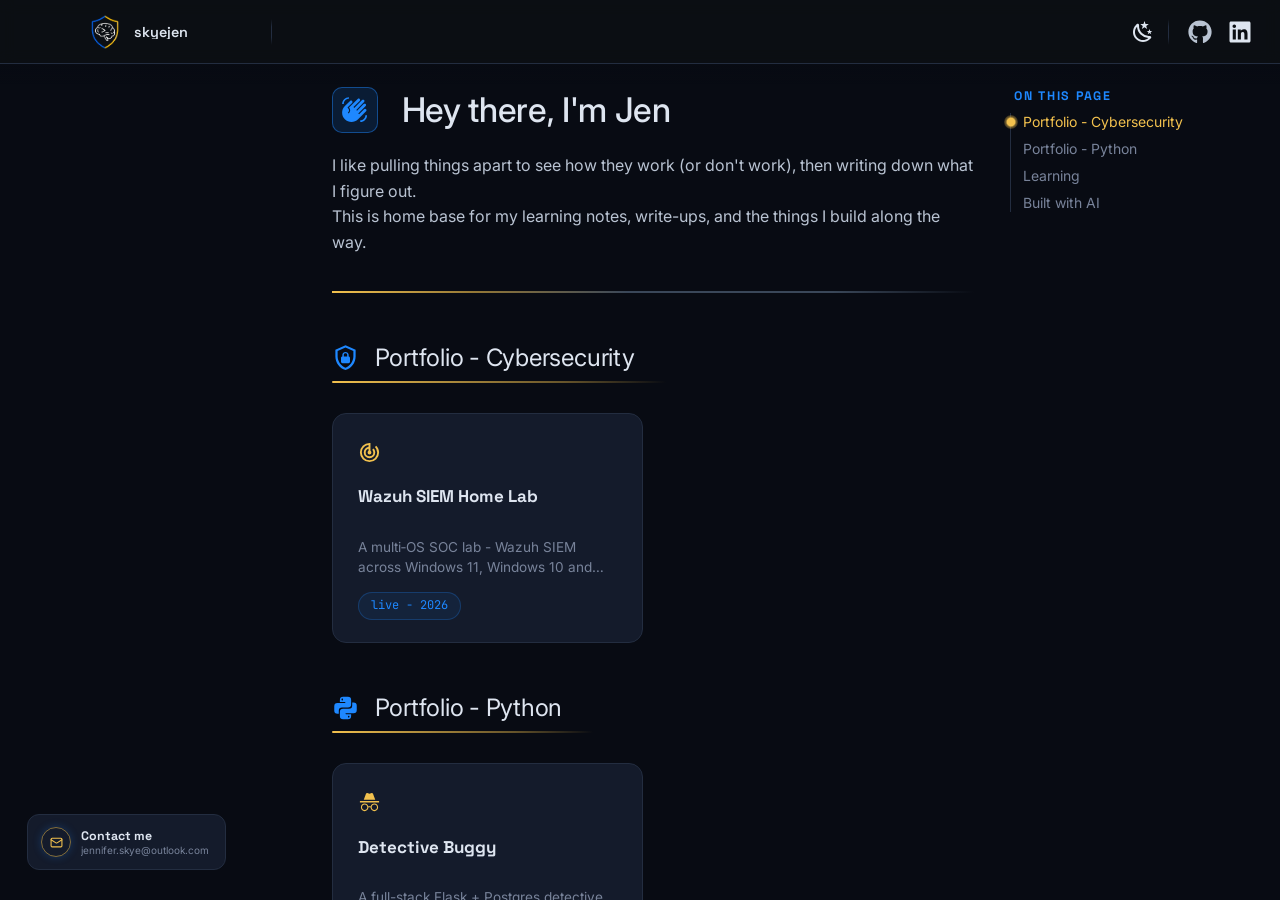
==== index.html @ 3739b3ba "Deployed 366121a with MkDocs version: 1.6.1" ====
<!doctype html>
<html lang="en" class="no-js">
  <head>
    
      <meta charset="utf-8">
      <meta name="viewport" content="width=device-width,initial-scale=1">
      
        <meta name="description" content="Jen's home base — learning notes, write-ups, and things built along the way.">
      
      
        <meta name="author" content="skyejen">
      
      
        <link rel="canonical" href="https://skyejen.github.io/">
      
      
      
      
        
      
      
      <link rel="icon" href="images/main-v2-1.png">
      <meta name="generator" content="mkdocs-1.6.1, mkdocs-material-9.7.7">
    
    
      
        <title>skyejen</title>
      
    
    
      <link rel="stylesheet" href="assets/stylesheets/main.ec1eaa64.min.css">
      
        
        <link rel="stylesheet" href="assets/stylesheets/palette.ab4e12ef.min.css">
      
      


    
    
      
    
    
      
        
        
        <link rel="preconnect" href="https://fonts.gstatic.com" crossorigin>
        <link rel="stylesheet" href="https://fonts.googleapis.com/css?family=Inter:300,300i,400,400i,700,700i%7CJetBrains+Mono:400,400i,700,700i&display=fallback">
        <style>:root{--md-text-font:"Inter";--md-code-font:"JetBrains Mono"}</style>
      
    
    
      <link rel="stylesheet" href="stylesheets/extra.css">
    
    <script>__md_scope=new URL(".",location),__md_hash=e=>[...e].reduce(((e,_)=>(e<<5)-e+_.charCodeAt(0)),0),__md_get=(e,_=localStorage,t=__md_scope)=>JSON.parse(_.getItem(t.pathname+"."+e)),__md_set=(e,_,t=localStorage,a=__md_scope)=>{try{t.setItem(a.pathname+"."+e,JSON.stringify(_))}catch(e){}}</script>
    
      

    
    
  <link rel="preconnect" href="https://fonts.googleapis.com">
  <link rel="preconnect" href="https://fonts.gstatic.com" crossorigin>
  <link rel="stylesheet" href="https://fonts.googleapis.com/css2?family=Space+Grotesk:wght@400;500;600;700&display=swap">
  <script>
    /* apply saved night mode before first paint (no flash) */
    if (localStorage.getItem("sj-night") === "1") {
      document.documentElement.classList.add("sj-night");
    }
  </script><meta property="og:type" content="website">
  <meta property="og:site_name" content="skyejen">
  <meta property="og:title" content="skyejen">
  <meta property="og:description" content="Jen's home base — learning notes, write-ups, and things built along the way.">
  <meta property="og:image" content="https://skyejen.github.io/images/main-v2-1.png">
  <meta property="og:url" content="https://skyejen.github.io/">
  <meta name="twitter:card" content="summary">
  <meta name="twitter:title" content="skyejen">
  <meta name="twitter:description" content="Jen's home base — learning notes, write-ups, and things built along the way.">
  <meta name="twitter:image" content="https://skyejen.github.io/images/main-v2-1.png">

  </head>
  
  
    
    
      
    
    
    
    
    <body dir="ltr" data-md-color-scheme="slate" data-md-color-primary="custom" data-md-color-accent="custom">
  
    
    <input class="md-toggle" data-md-toggle="drawer" type="checkbox" id="__drawer" autocomplete="off">
    <input class="md-toggle" data-md-toggle="search" type="checkbox" id="__search" autocomplete="off">
    <label class="md-overlay" for="__drawer"></label>
    <div data-md-component="skip">
      
        
        <a href="#hey-there-im-jen" class="md-skip">
          Skip to content
        </a>
      
    </div>
    <div data-md-component="announce">
      
    </div>
    
    
      <header class="md-header md-header--shadow" data-md-component="header">
  <nav class="md-header__inner md-grid" aria-label="Header">
    <div class="sj-brand">
      <a href="." title="skyejen" class="md-header__button md-logo" aria-label="skyejen" data-md-component="logo">
        
  <img src="images/main-v2-1.png" alt="logo">

      </a>
      <div class="md-header__title sj-header-title">
        <div class="md-header__ellipsis">
          <div class="md-header__topic">
            <span class="md-ellipsis">
              <a class="sj-user" href="https://skyejen.github.io" title="skyejen">skyejen</a>
            </span>
          </div>
        </div>
      </div>
    </div>
    <button class="md-header__button md-icon sj-night-toggle" title="Toggle night mode" aria-label="Toggle night mode" type="button">
      <svg xmlns="http://www.w3.org/2000/svg" viewBox="0 0 24 24"><path d="m17.75 4.09-2.53 1.94.91 3.06-2.63-1.81-2.63 1.81.91-3.06-2.53-1.94L12.44 4l1.06-3 1.06 3zm3.5 6.91-1.64 1.25.59 1.98-1.7-1.17-1.7 1.17.59-1.98L15.75 11l2.06-.05L18.5 9l.69 1.95zm-2.28 4.95c.83-.08 1.72 1.1 1.19 1.85-.32.45-.66.87-1.08 1.27C15.17 23 8.84 23 4.94 19.07c-3.91-3.9-3.91-10.24 0-14.14.4-.4.82-.76 1.27-1.08.75-.53 1.93.36 1.85 1.19-.27 2.86.69 5.83 2.89 8.02a9.96 9.96 0 0 0 8.02 2.89m-1.64 2.02a12.08 12.08 0 0 1-7.8-3.47c-2.17-2.19-3.33-5-3.49-7.82-2.81 3.14-2.7 7.96.31 10.98 3.02 3.01 7.84 3.12 10.98.31"/></svg>
    </button>
    
      <div class="md-header__source">
        <a href="https://github.com/skyejen" title="Go to repository" class="md-source" data-md-component="source">
  <div class="md-source__icon md-icon">
    
    <svg xmlns="http://www.w3.org/2000/svg" viewBox="0 0 512 512"><!--! Font Awesome Free 7.1.0 by @fontawesome - https://fontawesome.com License - https://fontawesome.com/license/free (Icons: CC BY 4.0, Fonts: SIL OFL 1.1, Code: MIT License) Copyright 2025 Fonticons, Inc.--><path d="M173.9 397.4c0 2-2.3 3.6-5.2 3.6-3.3.3-5.6-1.3-5.6-3.6 0-2 2.3-3.6 5.2-3.6 3-.3 5.6 1.3 5.6 3.6m-31.1-4.5c-.7 2 1.3 4.3 4.3 4.9 2.6 1 5.6 0 6.2-2s-1.3-4.3-4.3-5.2c-2.6-.7-5.5.3-6.2 2.3m44.2-1.7c-2.9.7-4.9 2.6-4.6 4.9.3 2 2.9 3.3 5.9 2.6 2.9-.7 4.9-2.6 4.6-4.6-.3-1.9-3-3.2-5.9-2.9M252.8 8C114.1 8 8 113.3 8 252c0 110.9 69.8 205.8 169.5 239.2 12.8 2.3 17.3-5.6 17.3-12.1 0-6.2-.3-40.4-.3-61.4 0 0-70 15-84.7-29.8 0 0-11.4-29.1-27.8-36.6 0 0-22.9-15.7 1.6-15.4 0 0 24.9 2 38.6 25.8 21.9 38.6 58.6 27.5 72.9 20.9 2.3-16 8.8-27.1 16-33.7-55.9-6.2-112.3-14.3-112.3-110.5 0-27.5 7.6-41.3 23.6-58.9-2.6-6.5-11.1-33.3 2.6-67.9 20.9-6.5 69 27 69 27 20-5.6 41.5-8.5 62.8-8.5s42.8 2.9 62.8 8.5c0 0 48.1-33.6 69-27 13.7 34.7 5.2 61.4 2.6 67.9 16 17.7 25.8 31.5 25.8 58.9 0 96.5-58.9 104.2-114.8 110.5 9.2 7.9 17 22.9 17 46.4 0 33.7-.3 75.4-.3 83.6 0 6.5 4.6 14.4 17.3 12.1C436.2 457.8 504 362.9 504 252 504 113.3 391.5 8 252.8 8M105.2 352.9c-1.3 1-1 3.3.7 5.2 1.6 1.6 3.9 2.3 5.2 1 1.3-1 1-3.3-.7-5.2-1.6-1.6-3.9-2.3-5.2-1m-10.8-8.1c-.7 1.3.3 2.9 2.3 3.9 1.6 1 3.6.7 4.3-.7.7-1.3-.3-2.9-2.3-3.9-2-.6-3.6-.3-4.3.7m32.4 35.6c-1.6 1.3-1 4.3 1.3 6.2 2.3 2.3 5.2 2.6 6.5 1 1.3-1.3.7-4.3-1.3-6.2-2.2-2.3-5.2-2.6-6.5-1m-11.4-14.7c-1.6 1-1.6 3.6 0 5.9s4.3 3.3 5.6 2.3c1.6-1.3 1.6-3.9 0-6.2-1.4-2.3-4-3.3-5.6-2"/></svg>
  </div>
  <div class="md-source__repository">
    skyejen
  </div>
</a>
      </div>
    
    <a class="md-header__button md-icon sj-linkedin" href="https://www.linkedin.com/in/skyejen/" title="LinkedIn" rel="noopener" target="_blank">
      <svg xmlns="http://www.w3.org/2000/svg" viewBox="0 0 448 512"><!--! Font Awesome Free 7.1.0 by @fontawesome - https://fontawesome.com License - https://fontawesome.com/license/free (Icons: CC BY 4.0, Fonts: SIL OFL 1.1, Code: MIT License) Copyright 2025 Fonticons, Inc.--><path d="M416 32H31.9C14.3 32 0 46.5 0 64.3v383.4C0 465.5 14.3 480 31.9 480H416c17.6 0 32-14.5 32-32.3V64.3c0-17.8-14.4-32.3-32-32.3M135.4 416H69V202.2h66.5V416zM102.2 96a38.5 38.5 0 1 1 0 77 38.5 38.5 0 1 1 0-77m282.1 320h-66.4V312c0-24.8-.5-56.7-34.5-56.7-34.6 0-39.9 27-39.9 54.9V416h-66.4V202.2h63.7v29.2h.9c8.9-16.8 30.6-34.5 62.9-34.5 67.2 0 79.7 44.3 79.7 101.9z"/></svg>
    </a>
  </nav>
</header>
    
    <div class="md-container" data-md-component="container">
      
      
        
          
        
      
      <main class="md-main" data-md-component="main">
        <div class="md-main__inner md-grid">
          <div class="md-sidebar md-sidebar--primary" data-md-component="sidebar" data-md-type="navigation">
    <div class="md-sidebar__scrollwrap">
      <div class="md-sidebar__inner"></div>
    </div>
    <a class="sj-side-card" href="mailto:jennifer.skye@outlook.com" title="Email me">
      <span class="sj-side-card-logo">
        <svg viewBox="0 0 24 24" width="20" height="20" fill="none" stroke="currentColor" stroke-width="2" stroke-linecap="round" stroke-linejoin="round">
          <rect x="2" y="4" width="20" height="16" rx="2"></rect>
          <path d="m22 7-8.97 5.7a1.94 1.94 0 0 1-2.06 0L2 7"></path>
        </svg>
      </span>
      <span><strong>Contact me</strong><em>jennifer.skye@outlook.com</em></span>
    </a>
  </div>
  
    <div class="md-sidebar md-sidebar--secondary" data-md-component="sidebar" data-md-type="toc">
      <div class="md-sidebar__scrollwrap">
        <div class="md-sidebar__inner">
          

<nav class="md-nav md-nav--secondary" aria-label="Table of contents">
  
  
  
    
  
  
    <label class="md-nav__title" for="__toc">
      <span class="md-nav__icon md-icon"></span>
      Table of contents
    </label>
    <ul class="md-nav__list" data-md-scrollfix>
      
        <li class="md-nav__item">
  <a href="#portfolio-cybersecurity" class="md-nav__link">
    <span class="md-ellipsis">
      
        Portfolio - Cybersecurity
      
    </span>
  </a>
  
</li>
      
        <li class="md-nav__item">
  <a href="#portfolio-python" class="md-nav__link">
    <span class="md-ellipsis">
      
        Portfolio - Python
      
    </span>
  </a>
  
</li>
      
        <li class="md-nav__item">
  <a href="#learning" class="md-nav__link">
    <span class="md-ellipsis">
      
        Learning
      
    </span>
  </a>
  
</li>
      
        <li class="md-nav__item">
  <a href="#built-with-ai" class="md-nav__link">
    <span class="md-ellipsis">
      
        Built with AI
      
    </span>
  </a>
  
</li>
      
    </ul>
  
</nav>
        </div>
      </div>
    </div>
  

          
            <div class="md-content" data-md-component="content">
              
              <article class="md-content__inner md-typeset">
                
                  


  
  


<h1 id="hey-there-im-jen"><span class="twemoji"><svg xmlns="http://www.w3.org/2000/svg" viewBox="0 0 24 24"><path d="M23 17c0 3.31-2.69 6-6 6v-1.5c2.5 0 4.5-2 4.5-4.5zM1 7c0-3.31 2.69-6 6-6v1.5c-2.5 0-4.5 2-4.5 4.5zm7-2.68-4.59 4.6c-3.22 3.22-3.22 8.45 0 11.67s8.45 3.22 11.67 0l7.07-7.09c.49-.47.49-1.26 0-1.75a1.25 1.25 0 0 0-1.77 0l-4.42 4.42-.71-.71 6.54-6.54c.49-.49.49-1.28 0-1.77s-1.29-.49-1.79 0L14.19 13l-.69-.73 6.87-6.89c.49-.49.49-1.28 0-1.77s-1.28-.49-1.77 0l-6.89 6.89-.71-.7 5.5-5.48c.5-.49.5-1.28 0-1.77s-1.28-.49-1.77 0l-7.62 7.62a4 4 0 0 1-.33 5.28l-.71-.71a3 3 0 0 0 0-4.24l-.35-.35 4.07-4.07c.49-.49.49-1.28 0-1.77-.5-.48-1.29-.48-1.79.01"/></svg></span> Hey there, I'm Jen<a class="headerlink" href="#hey-there-im-jen" title="Permanent link">&para;</a></h1>
<p>I like pulling things apart to see how they work (or don't work), then writing down what I figure out.<br>
This is home base for my learning notes, write-ups, and the things I build along the way.</p>
<hr />
<!-- ═══════════════════════════════════════════════════════════════════════
     ADDING A NEW REPO? Copy one <a class="sj-card"> block below, then update
     its icon, title, desc, meta, and href. Keep descriptions short (they fit two
     lines). Drop it into the right section. Swap a "coming soon" placeholder
     (div.sj-card--soon) for a real linked card once that repo has a live site.
     ═══════════════════════════════════════════════════════════════════════ -->

<h2 id="portfolio-cybersecurity"><span class="twemoji"><svg xmlns="http://www.w3.org/2000/svg" viewBox="0 0 24 24"><path d="M21 11c0 5.55-3.84 10.74-9 12-5.16-1.26-9-6.45-9-12V5l9-4 9 4zm-9 10c3.75-1 7-5.46 7-9.78V6.3l-7-3.12L5 6.3v4.92C5 15.54 8.25 20 12 21m2.8-10V9.5C14.8 8.1 13.4 7 12 7S9.2 8.1 9.2 9.5V11c-.6 0-1.2.6-1.2 1.2v3.5c0 .7.6 1.3 1.2 1.3h5.5c.7 0 1.3-.6 1.3-1.2v-3.5c0-.7-.6-1.3-1.2-1.3m-1.3 0h-3V9.5c0-.8.7-1.3 1.5-1.3s1.5.5 1.5 1.3z"/></svg></span> Portfolio - Cybersecurity<a class="headerlink" href="#portfolio-cybersecurity" title="Permanent link">&para;</a></h2>
<div class="sj-cards">
<p><a class="sj-card" href="https://skyejen.github.io/cybersecurity/portfolio/home-labs/wazuh/" markdown="span">
<span class="sj-card-icon"><span class="twemoji"><svg xmlns="http://www.w3.org/2000/svg" viewBox="0 0 24 24"><path d="m19.07 4.93-1.41 1.41A8.01 8.01 0 0 1 20 12a8 8 0 0 1-8 8 8 8 0 0 1-8-8c0-4.08 3.05-7.44 7-7.93v2.02C8.16 6.57 6 9.03 6 12a6 6 0 0 0 6 6 6 6 0 0 0 6-6c0-1.66-.67-3.16-1.76-4.24l-1.41 1.41C15.55 9.9 16 10.9 16 12a4 4 0 0 1-4 4 4 4 0 0 1-4-4c0-1.86 1.28-3.41 3-3.86v2.14c-.6.35-1 .98-1 1.72a2 2 0 0 0 2 2 2 2 0 0 0 2-2c0-.74-.4-1.38-1-1.72V2h-1A10 10 0 0 0 2 12a10 10 0 0 0 10 10 10 10 0 0 0 10-10c0-2.76-1.12-5.26-2.93-7.07"/></svg></span></span>
<span class="sj-card-title">Wazuh SIEM Home Lab</span>
<span class="sj-card-desc">A multi&#8209;OS SOC lab - Wazuh SIEM across Windows 11, Windows 10 and macOS, with custom detection rules, MITRE-mapped attacks, and compliance evidence.</span>
<span class="sj-card-meta">live - 2026</span>
</a></p>
</div>
<h2 id="portfolio-python"><span class="twemoji"><svg xmlns="http://www.w3.org/2000/svg" viewBox="0 0 24 24"><path d="M19.14 7.5A2.86 2.86 0 0 1 22 10.36v3.78A2.86 2.86 0 0 1 19.14 17H12c0 .39.32.96.71.96H17v1.68a2.86 2.86 0 0 1-2.86 2.86H9.86A2.86 2.86 0 0 1 7 19.64v-3.75a2.85 2.85 0 0 1 2.86-2.85h5.25a2.85 2.85 0 0 0 2.85-2.86V7.5zm-4.28 11.79c-.4 0-.72.3-.72.89s.32.71.72.71a.71.71 0 0 0 .71-.71c0-.59-.32-.89-.71-.89m-10-1.79A2.86 2.86 0 0 1 2 14.64v-3.78A2.86 2.86 0 0 1 4.86 8H12c0-.39-.32-.96-.71-.96H7V5.36A2.86 2.86 0 0 1 9.86 2.5h4.28A2.86 2.86 0 0 1 17 5.36v3.75a2.85 2.85 0 0 1-2.86 2.85H8.89a2.85 2.85 0 0 0-2.85 2.86v2.68zM9.14 5.71c.4 0 .72-.3.72-.89s-.32-.71-.72-.71c-.39 0-.71.12-.71.71s.32.89.71.89"/></svg></span> Portfolio - Python<a class="headerlink" href="#portfolio-python" title="Permanent link">&para;</a></h2>
<div class="sj-cards">
<p><a class="sj-card" href="detective-buggy/" markdown="span">
<span class="sj-card-icon"><span class="twemoji"><svg xmlns="http://www.w3.org/2000/svg" viewBox="0 0 24 24"><path d="M17.06 13c-1.86 0-3.42 1.33-3.82 3.1-.95-.41-1.82-.3-2.48-.01C10.35 14.31 8.79 13 6.94 13 4.77 13 3 14.79 3 17s1.77 4 3.94 4c2.06 0 3.74-1.62 3.9-3.68.34-.24 1.23-.69 2.32.02.18 2.05 1.84 3.66 3.9 3.66 2.17 0 3.94-1.79 3.94-4s-1.77-4-3.94-4M6.94 19.86c-1.56 0-2.81-1.28-2.81-2.86s1.26-2.86 2.81-2.86c1.56 0 2.81 1.28 2.81 2.86s-1.25 2.86-2.81 2.86m10.12 0c-1.56 0-2.81-1.28-2.81-2.86s1.25-2.86 2.81-2.86 2.82 1.28 2.82 2.86-1.27 2.86-2.82 2.86M22 10.5H2V12h20zm-6.47-7.87c-.22-.49-.78-.75-1.31-.58L12 2.79l-2.23-.74-.05-.01c-.53-.15-1.09.13-1.29.64L6 9h12l-2.44-6.32z"/></svg></span></span>
<span class="sj-card-title">Detective Buggy</span>
<span class="sj-card-desc">A full-stack Flask + Postgres detective game - my CS50 final project.</span>
<span class="sj-card-meta">live - 2025</span>
</a></p>
</div>
<h2 id="learning"><span class="twemoji"><svg xmlns="http://www.w3.org/2000/svg" viewBox="0 0 24 24"><path d="m19 1-5 5v11l5-4.5zm2 4v13.5c-1.1-.35-2.3-.5-3.5-.5-1.7 0-4.15.65-5.5 1.5V6c-1.45-1.1-3.55-1.5-5.5-1.5S2.45 4.9 1 6v14.65c0 .25.25.5.5.5.1 0 .15-.05.25-.05C3.1 20.45 5.05 20 6.5 20c1.95 0 4.05.4 5.5 1.5 1.35-.85 3.8-1.5 5.5-1.5 1.65 0 3.35.3 4.75 1.05.1.05.15.05.25.05.25 0 .5-.25.5-.5V6c-.6-.45-1.25-.75-2-1M10 18.41C8.75 18.09 7.5 18 6.5 18c-1.06 0-2.32.19-3.5.5V7.13c.91-.4 2.14-.63 3.5-.63s2.59.23 3.5.63z"/></svg></span> Learning<a class="headerlink" href="#learning" title="Permanent link">&para;</a></h2>
<div class="sj-cards">
<p><a class="sj-card" href="https://skyejen.github.io/cybersecurity/" markdown="span">
<span class="sj-card-icon"><span class="twemoji"><svg xmlns="http://www.w3.org/2000/svg" viewBox="0 0 24 24"><path d="M21 11c0 5.55-3.84 10.74-9 12-5.16-1.26-9-6.45-9-12V5l9-4 9 4zm-9 10c3.75-1 7-5.46 7-9.78V6.3l-7-3.12L5 6.3v4.92C5 15.54 8.25 20 12 21m2.8-10V9.5C14.8 8.1 13.4 7 12 7S9.2 8.1 9.2 9.5V11c-.6 0-1.2.6-1.2 1.2v3.5c0 .7.6 1.3 1.2 1.3h5.5c.7 0 1.3-.6 1.3-1.2v-3.5c0-.7-.6-1.3-1.2-1.3m-1.3 0h-3V9.5c0-.8.7-1.3 1.5-1.3s1.5.5 1.5 1.3z"/></svg></span></span>
<span class="sj-card-title">Cybersecurity</span>
<span class="sj-card-desc">TryHackMe write-ups and notes from my security learning.</span>
<span class="sj-card-meta">live - 2026</span>
</a></p>
<p><a class="sj-card" href="https://skyejen.github.io/100-days-of-python/" markdown="span">
<span class="sj-card-icon"><span class="twemoji"><svg xmlns="http://www.w3.org/2000/svg" viewBox="0 0 24 24"><path d="M19.14 7.5A2.86 2.86 0 0 1 22 10.36v3.78A2.86 2.86 0 0 1 19.14 17H12c0 .39.32.96.71.96H17v1.68a2.86 2.86 0 0 1-2.86 2.86H9.86A2.86 2.86 0 0 1 7 19.64v-3.75a2.85 2.85 0 0 1 2.86-2.85h5.25a2.85 2.85 0 0 0 2.85-2.86V7.5zm-4.28 11.79c-.4 0-.72.3-.72.89s.32.71.72.71a.71.71 0 0 0 .71-.71c0-.59-.32-.89-.71-.89m-10-1.79A2.86 2.86 0 0 1 2 14.64v-3.78A2.86 2.86 0 0 1 4.86 8H12c0-.39-.32-.96-.71-.96H7V5.36A2.86 2.86 0 0 1 9.86 2.5h4.28A2.86 2.86 0 0 1 17 5.36v3.75a2.85 2.85 0 0 1-2.86 2.85H8.89a2.85 2.85 0 0 0-2.85 2.86v2.68zM9.14 5.71c.4 0 .72-.3.72-.89s-.32-.71-.72-.71c-.39 0-.71.12-.71.71s.32.89.71.89"/></svg></span></span>
<span class="sj-card-title">100 Days of Python</span>
<span class="sj-card-desc">Working through Angela Yu's Python course - exercises and notes.</span>
<span class="sj-card-meta">live - 2026</span>
</a></p>
</div>
<h2 id="built-with-ai"><span class="twemoji"><svg xmlns="http://www.w3.org/2000/svg" viewBox="0 0 24 24"><path d="m9 4 2.5 5.5L17 12l-5.5 2.5L9 20l-2.5-5.5L1 12l5.5-2.5zm0 4.83L8 11l-2.17 1L8 13l1 2.17L10 13l2.17-1L10 11zM19 9l-1.26-2.74L15 5l2.74-1.25L19 1l1.25 2.75L23 5l-2.75 1.26zm0 14-1.26-2.74L15 19l2.74-1.25L19 15l1.25 2.75L23 19l-2.75 1.26z"/></svg></span> Built with AI<a class="headerlink" href="#built-with-ai" title="Permanent link">&para;</a></h2>
<div class="sj-cards">
<div class="sj-card sj-card--soon">
<span class="sj-card-icon"><span class="twemoji"><svg xmlns="http://www.w3.org/2000/svg" viewBox="0 0 24 24"><path d="m21.71 20.29-1.42 1.42a1 1 0 0 1-1.41 0L7 9.85A3.8 3.8 0 0 1 6 10a4 4 0 0 1-3.78-5.3l2.54 2.54.53-.53 1.42-1.42.53-.53L4.7 2.22A4 4 0 0 1 10 6a3.8 3.8 0 0 1-.15 1l11.86 11.88a1 1 0 0 1 0 1.41M2.29 18.88a1 1 0 0 0 0 1.41l1.42 1.42a1 1 0 0 0 1.41 0l5.47-5.46-2.83-2.83M20 2l-4 2v2l-2.17 2.17 2 2L18 8h2l2-4Z"/></svg></span></span>
<span class="sj-card-title">AI-assisted tools</span>
<span class="sj-card-desc">Things I designed and shipped working alongside AI.</span>
<span class="sj-card-meta">coming soon</span>
</div>
<div class="sj-card sj-card--soon">
<span class="sj-card-icon"><span class="twemoji"><svg xmlns="http://www.w3.org/2000/svg" viewBox="0 0 24 24"><path d="M5 19a1 1 0 0 0 1 1h12a1 1 0 0 0 1-1c0-.21-.07-.41-.18-.57L13 8.35V4h-2v4.35L5.18 18.43c-.11.16-.18.36-.18.57m1 3a3 3 0 0 1-3-3c0-.6.18-1.16.5-1.63L9 7.81V6a1 1 0 0 1-1-1V4a2 2 0 0 1 2-2h4a2 2 0 0 1 2 2v1a1 1 0 0 1-1 1v1.81l5.5 9.56c.32.47.5 1.03.5 1.63a3 3 0 0 1-3 3zm7-6 1.34-1.34L16.27 18H7.73l2.66-4.61zm-.5-4a.5.5 0 0 1 .5.5.5.5 0 0 1-.5.5.5.5 0 0 1-.5-.5.5.5 0 0 1 .5-.5"/></svg></span></span>
<span class="sj-card-title">Experiments</span>
<span class="sj-card-desc">Rougher prototypes and ideas worth trying out.</span>
<span class="sj-card-meta">coming soon</span>
</div>
</div>












                
              </article>
            </div>
          
          
<script>var target=document.getElementById(location.hash.slice(1));target&&target.name&&(target.checked=target.name.startsWith("__tabbed_"))</script>
        </div>
        
      </main>
      
        <footer class="md-footer">
  
  <div class="md-footer-meta md-typeset">
    <div class="md-footer-meta__inner md-grid">
      <div class="md-copyright">
  
    <div class="md-copyright__highlight">
      <span class="md-copyright__highlight">© 2026 Jennifer Skye</span> &nbsp;·&nbsp; stay curious. keep building.
    </div>
  
  
</div>
      
    </div>
  </div>
</footer>
      
    </div>
    <div class="md-dialog" data-md-component="dialog">
      <div class="md-dialog__inner md-typeset"></div>
    </div>
    
    
    
      
      
      <script id="__config" type="application/json">{"annotate": null, "base": ".", "features": [], "search": "assets/javascripts/workers/search.2c215733.min.js", "tags": null, "translations": {"clipboard.copied": "Copied to clipboard", "clipboard.copy": "Copy to clipboard", "search.result.more.one": "1 more on this page", "search.result.more.other": "# more on this page", "search.result.none": "No matching documents", "search.result.one": "1 matching document", "search.result.other": "# matching documents", "search.result.placeholder": "Type to start searching", "search.result.term.missing": "Missing", "select.version": "Select version"}, "version": null}</script>
    
    
      <script src="assets/javascripts/bundle.d7400e89.min.js"></script>
      
        <script src="javascripts/extra.js"></script>
      
    
  </body>
</html>
---- assets/stylesheets/main.ec1eaa64.min.css ----
@charset "UTF-8";html{-webkit-text-size-adjust:none;-moz-text-size-adjust:none;text-size-adjust:none;box-sizing:border-box}*,:after,:before{box-sizing:inherit}@media (prefers-reduced-motion){*,:after,:before{transition:none!important}}body{margin:0}a,button,input,label{-webkit-tap-highlight-color:transparent}a{color:inherit;text-decoration:none}hr{border:0;box-sizing:initial;display:block;height:.05rem;overflow:visible;padding:0}small{font-size:80%}sub,sup{line-height:1em}img{border-style:none}table{border-collapse:initial;border-spacing:0}td,th{font-weight:400;vertical-align:top}button{background:#0000;border:0;font-family:inherit;font-size:inherit;margin:0;padding:0}input{border:0;outline:none}:root{--md-primary-fg-color:#4051b5;--md-primary-fg-color--light:#5d6cc0;--md-primary-fg-color--dark:#303fa1;--md-primary-bg-color:#fff;--md-primary-bg-color--light:#ffffffb3;--md-accent-fg-color:#526cfe;--md-accent-fg-color--transparent:#526cfe1a;--md-accent-bg-color:#fff;--md-accent-bg-color--light:#ffffffb3}[data-md-color-scheme=default]{color-scheme:light}[data-md-color-scheme=default] img[src$="#gh-dark-mode-only"],[data-md-color-scheme=default] img[src$="#only-dark"]{display:none}:root,[data-md-color-scheme=default]{--md-hue:225deg;--md-default-fg-color:#000000de;--md-default-fg-color--light:#0000008a;--md-default-fg-color--lighter:#00000052;--md-default-fg-color--lightest:#00000012;--md-default-bg-color:#fff;--md-default-bg-color--light:#ffffffb3;--md-default-bg-color--lighter:#ffffff4d;--md-default-bg-color--lightest:#ffffff1f;--md-code-fg-color:#36464e;--md-code-bg-color:#f5f5f5;--md-code-bg-color--light:#f5f5f5b3;--md-code-bg-color--lighter:#f5f5f54d;--md-code-hl-color:#4287ff;--md-code-hl-color--light:#4287ff1a;--md-code-hl-number-color:#d52a2a;--md-code-hl-special-color:#db1457;--md-code-hl-function-color:#a846b9;--md-code-hl-constant-color:#6e59d9;--md-code-hl-keyword-color:#3f6ec6;--md-code-hl-string-color:#1c7d4d;--md-code-hl-name-color:var(--md-code-fg-color);--md-code-hl-operator-color:var(--md-default-fg-color--light);--md-code-hl-punctuation-color:var(--md-default-fg-color--light);--md-code-hl-comment-color:var(--md-default-fg-color--light);--md-code-hl-generic-color:var(--md-default-fg-color--light);--md-code-hl-variable-color:var(--md-default-fg-color--light);--md-typeset-color:var(--md-default-fg-color);--md-typeset-a-color:var(--md-primary-fg-color);--md-typeset-del-color:#f5503d26;--md-typeset-ins-color:#0bd57026;--md-typeset-kbd-color:#fafafa;--md-typeset-kbd-accent-color:#fff;--md-typeset-kbd-border-color:#b8b8b8;--md-typeset-mark-color:#ffff0080;--md-typeset-table-color:#0000001f;--md-typeset-table-color--light:rgba(0,0,0,.035);--md-admonition-fg-color:var(--md-default-fg-color);--md-admonition-bg-color:var(--md-default-bg-color);--md-warning-fg-color:#000000de;--md-warning-bg-color:#ff9;--md-footer-fg-color:#fff;--md-footer-fg-color--light:#ffffffb3;--md-footer-fg-color--lighter:#ffffff73;--md-footer-bg-color:#000000de;--md-footer-bg-color--dark:#00000052;--md-shadow-z1:0 0.2rem 0.5rem #0000000d,0 0 0.05rem #0000001a;--md-shadow-z2:0 0.2rem 0.5rem #0000001a,0 0 0.05rem #00000040;--md-shadow-z3:0 0.2rem 0.5rem #0003,0 0 0.05rem #00000059}.md-icon svg{fill:currentcolor;display:block;height:1.2rem;width:1.2rem}body{-webkit-font-smoothing:antialiased;-moz-osx-font-smoothing:grayscale;--md-text-font-family:var(--md-text-font,_),-apple-system,BlinkMacSystemFont,Helvetica,Arial,sans-serif;--md-code-font-family:var(--md-code-font,_),SFMono-Regular,Consolas,Menlo,monospace}aside,body,input{font-feature-settings:"kern","liga";color:var(--md-typeset-color);font-family:var(--md-text-font-family)}code,kbd,pre{font-feature-settings:"kern";font-family:var(--md-code-font-family)}:root{--md-typeset-table-sort-icon:url('data:image/svg+xml;charset=utf-8,<svg xmlns="http://www.w3.org/2000/svg" viewBox="0 0 24 24"><path d="m18 21-4-4h3V7h-3l4-4 4 4h-3v10h3M2 19v-2h10v2M2 13v-2h7v2M2 7V5h4v2z"/></svg>');--md-typeset-table-sort-icon--asc:url('data:image/svg+xml;charset=utf-8,<svg xmlns="http://www.w3.org/2000/svg" viewBox="0 0 24 24"><path d="M19 17h3l-4 4-4-4h3V3h2M2 17h10v2H2M6 5v2H2V5m0 6h7v2H2z"/></svg>');--md-typeset-table-sort-icon--desc:url('data:image/svg+xml;charset=utf-8,<svg xmlns="http://www.w3.org/2000/svg" viewBox="0 0 24 24"><path d="M19 7h3l-4-4-4 4h3v14h2M2 17h10v2H2M6 5v2H2V5m0 6h7v2H2z"/></svg>')}.md-typeset{-webkit-print-color-adjust:exact;color-adjust:exact;font-size:.8rem;line-height:1.6;overflow-wrap:break-word}@media print{.md-typeset{font-size:.68rem}}.md-typeset blockquote,.md-typeset dl,.md-typeset figure,.md-typeset ol,.md-typeset pre,.md-typeset ul{margin-bottom:1em;margin-top:1em}.md-typeset h1{color:var(--md-default-fg-color--light);font-size:2em;line-height:1.3;margin:0 0 1.25em}.md-typeset h1,.md-typeset h2{font-weight:300;letter-spacing:-.01em}.md-typeset h2{font-size:1.5625em;line-height:1.4;margin:1.6em 0 .64em}.md-typeset h3{font-size:1.25em;font-weight:400;letter-spacing:-.01em;line-height:1.5;margin:1.6em 0 .8em}.md-typeset h2+h3{margin-top:.8em}.md-typeset h4{font-weight:700;letter-spacing:-.01em;margin:1em 0}.md-typeset h5,.md-typeset h6{color:var(--md-default-fg-color--light);font-size:.8em;font-weight:700;letter-spacing:-.01em;margin:1.25em 0}.md-typeset h5{text-transform:uppercase}.md-typeset h5 code{text-transform:none}.md-typeset hr{border-bottom:.05rem solid var(--md-default-fg-color--lightest);display:flow-root;margin:1.5em 0}.md-typeset a{color:var(--md-typeset-a-color);word-break:break-word}.md-typeset a,.md-typeset a:before{transition:color 125ms}.md-typeset a:focus,.md-typeset a:hover{color:var(--md-accent-fg-color)}.md-typeset a:focus code,.md-typeset a:hover code{background-color:var(--md-accent-fg-color--transparent);color:var(--md-accent-fg-color)}.md-typeset a code{color:var(--md-typeset-a-color)}.md-typeset a.focus-visible{outline-color:var(--md-accent-fg-color);outline-offset:.2rem}.md-typeset code,.md-typeset kbd,.md-typeset pre{color:var(--md-code-fg-color);direction:ltr;font-variant-ligatures:none;transition:background-color 125ms}@media print{.md-typeset code,.md-typeset kbd,.md-typeset pre{white-space:pre-wrap}}.md-typeset code{background-color:var(--md-code-bg-color);border-radius:.1rem;-webkit-box-decoration-break:clone;box-decoration-break:clone;font-size:.85em;padding:0 .2941176471em;transition:color 125ms,background-color 125ms;word-break:break-word}.md-typeset code:not(.focus-visible){-webkit-tap-highlight-color:transparent;outline:none}.md-typeset pre{display:flow-root;line-height:1.4;position:relative}.md-typeset pre>code{-webkit-box-decoration-break:slice;box-decoration-break:slice;box-shadow:none;display:block;margin:0;outline-color:var(--md-accent-fg-color);overflow:auto;padding:.7720588235em 1.1764705882em;scrollbar-color:var(--md-default-fg-color--lighter) #0000;scrollbar-width:thin;touch-action:auto;word-break:normal}.md-typeset pre>code:hover{scrollbar-color:var(--md-accent-fg-color) #0000}.md-typeset pre>code::-webkit-scrollbar{height:.2rem;width:.2rem}.md-typeset pre>code::-webkit-scrollbar-thumb{background-color:var(--md-default-fg-color--lighter)}.md-typeset pre>code::-webkit-scrollbar-thumb:hover{background-color:var(--md-accent-fg-color)}.md-typeset kbd{background-color:var(--md-typeset-kbd-color);border-radius:.1rem;box-shadow:0 .1rem 0 .05rem var(--md-typeset-kbd-border-color),0 .1rem 0 var(--md-typeset-kbd-border-color),0 -.1rem .2rem var(--md-typeset-kbd-accent-color) inset;color:var(--md-default-fg-color);display:inline-block;font-size:.75em;padding:0 .6666666667em;vertical-align:text-top;word-break:break-word}.md-typeset mark{background-color:var(--md-typeset-mark-color);-webkit-box-decoration-break:clone;box-decoration-break:clone;color:inherit;word-break:break-word}.md-typeset abbr{cursor:help;text-decoration:none}.md-typeset [data-preview],.md-typeset abbr{border-bottom:.05rem dotted var(--md-default-fg-color--light)}.md-typeset small{opacity:.75}[dir=ltr] .md-typeset sub,[dir=ltr] .md-typeset sup{margin-left:.078125em}[dir=rtl] .md-typeset sub,[dir=rtl] .md-typeset sup{margin-right:.078125em}[dir=ltr] .md-typeset blockquote{padding-left:.6rem}[dir=rtl] .md-typeset blockquote{padding-right:.6rem}[dir=ltr] .md-typeset blockquote{border-left:.2rem solid var(--md-default-fg-color--lighter)}[dir=rtl] .md-typeset blockquote{border-right:.2rem solid var(--md-default-fg-color--lighter)}.md-typeset blockquote{color:var(--md-default-fg-color--light);margin-left:0;margin-right:0}.md-typeset ul{list-style-type:disc}.md-typeset ul[type]{list-style-type:revert-layer}[dir=ltr] .md-typeset ol,[dir=ltr] .md-typeset ul{margin-left:.625em}[dir=rtl] .md-typeset ol,[dir=rtl] .md-typeset ul{margin-right:.625em}.md-typeset ol,.md-typeset ul{padding:0}.md-typeset ol:not([hidden]),.md-typeset ul:not([hidden]){display:flow-root}.md-typeset ol ol,.md-typeset ul ol{list-style-type:lower-alpha}.md-typeset ol ol ol,.md-typeset ul ol ol{list-style-type:lower-roman}.md-typeset ol ol ol ol,.md-typeset ul ol ol ol{list-style-type:upper-alpha}.md-typeset ol ol ol ol ol,.md-typeset ul ol ol ol ol{list-style-type:upper-roman}.md-typeset ol[type],.md-typeset ul[type]{list-style-type:revert-layer}[dir=ltr] .md-typeset ol li,[dir=ltr] .md-typeset ul li{margin-left:1.25em}[dir=rtl] .md-typeset ol li,[dir=rtl] .md-typeset ul li{margin-right:1.25em}.md-typeset ol li,.md-typeset ul li{margin-bottom:.5em}.md-typeset ol li blockquote,.md-typeset ol li p,.md-typeset ul li blockquote,.md-typeset ul li p{margin:.5em 0}.md-typeset ol li:last-child,.md-typeset ul li:last-child{margin-bottom:0}[dir=ltr] .md-typeset ol li ol,[dir=ltr] .md-typeset ol li ul,[dir=ltr] .md-typeset ul li ol,[dir=ltr] .md-typeset ul li ul{margin-left:.625em}[dir=rtl] .md-typeset ol li ol,[dir=rtl] .md-typeset ol li ul,[dir=rtl] .md-typeset ul li ol,[dir=rtl] .md-typeset ul li ul{margin-right:.625em}.md-typeset ol li ol,.md-typeset ol li ul,.md-typeset ul li ol,.md-typeset ul li ul{margin-bottom:.5em;margin-top:.5em}[dir=ltr] .md-typeset dd{margin-left:1.875em}[dir=rtl] .md-typeset dd{margin-right:1.875em}.md-typeset dd{margin-bottom:1.5em;margin-top:1em}.md-typeset img,.md-typeset svg,.md-typeset video{height:auto;max-width:100%}.md-typeset img[align=left]{margin:1em 1em 1em 0}.md-typeset img[align=right]{margin:1em 0 1em 1em}.md-typeset img[align]:only-child{margin-top:0}.md-typeset figure{display:flow-root;margin:1em auto;max-width:100%;text-align:center;width:fit-content}.md-typeset figure img{display:block;margin:0 auto}.md-typeset figcaption{font-style:italic;margin:1em auto;max-width:24rem}.md-typeset iframe{max-width:100%}.md-typeset table:not([class]){background-color:var(--md-default-bg-color);border:.05rem solid var(--md-typeset-table-color);border-radius:.1rem;display:inline-block;font-size:.64rem;max-width:100%;overflow:auto;touch-action:auto}@media print{.md-typeset table:not([class]){display:table}}.md-typeset table:not([class])+*{margin-top:1.5em}.md-typeset table:not([class]) td>:first-child,.md-typeset table:not([class]) th>:first-child{margin-top:0}.md-typeset table:not([class]) td>:last-child,.md-typeset table:not([class]) th>:last-child{margin-bottom:0}.md-typeset table:not([class]) td:not([align]),.md-typeset table:not([class]) th:not([align]){text-align:left}[dir=rtl] .md-typeset table:not([class]) td:not([align]),[dir=rtl] .md-typeset table:not([class]) th:not([align]){text-align:right}.md-typeset table:not([class]) th{font-weight:700;min-width:5rem;padding:.9375em 1.25em;vertical-align:top}.md-typeset table:not([class]) td{border-top:.05rem solid var(--md-typeset-table-color);padding:.9375em 1.25em;vertical-align:top}.md-typeset table:not([class]) tbody tr{transition:background-color 125ms}.md-typeset table:not([class]) tbody tr:hover{background-color:var(--md-typeset-table-color--light);box-shadow:0 .05rem 0 var(--md-default-bg-color) inset}.md-typeset table:not([class]) a{word-break:normal}.md-typeset table th[role=columnheader]{cursor:pointer}[dir=ltr] .md-typeset table th[role=columnheader]:after{margin-left:.5em}[dir=rtl] .md-typeset table th[role=columnheader]:after{margin-right:.5em}.md-typeset table th[role=columnheader]:after{content:"";display:inline-block;height:1.2em;-webkit-mask-image:var(--md-typeset-table-sort-icon);mask-image:var(--md-typeset-table-sort-icon);-webkit-mask-repeat:no-repeat;mask-repeat:no-repeat;-webkit-mask-size:contain;mask-size:contain;transition:background-color 125ms;vertical-align:text-bottom;width:1.2em}.md-typeset table th[role=columnheader]:hover:after{background-color:var(--md-default-fg-color--lighter)}.md-typeset table th[role=columnheader][aria-sort=ascending]:after{background-color:var(--md-default-fg-color--light);-webkit-mask-image:var(--md-typeset-table-sort-icon--asc);mask-image:var(--md-typeset-table-sort-icon--asc)}.md-typeset table th[role=columnheader][aria-sort=descending]:after{background-color:var(--md-default-fg-color--light);-webkit-mask-image:var(--md-typeset-table-sort-icon--desc);mask-image:var(--md-typeset-table-sort-icon--desc)}.md-typeset__scrollwrap{margin:1em -.8rem;overflow-x:auto;touch-action:auto}.md-typeset__table{display:inline-block;margin-bottom:.5em;padding:0 .8rem}@media print{.md-typeset__table{display:block}}html .md-typeset__table table{display:table;margin:0;overflow:hidden;width:100%}@media screen and (max-width:44.984375em){.md-content__inner>pre{margin:1em -.8rem}.md-content__inner>pre code{border-radius:0}}.md-typeset .md-author{border-radius:100%;display:block;flex-shrink:0;height:1.6rem;overflow:hidden;position:relative;transition:color 125ms,transform 125ms;width:1.6rem}.md-typeset .md-author img{display:block}.md-typeset .md-author--more{background:var(--md-default-fg-color--lightest);color:var(--md-default-fg-color--lighter);font-size:.6rem;font-weight:700;line-height:1.6rem;text-align:center}.md-typeset .md-author--long{height:2.4rem;width:2.4rem}.md-typeset a.md-author{transform:scale(1)}.md-typeset a.md-author img{border-radius:100%;filter:grayscale(100%) opacity(75%);transition:filter 125ms}.md-typeset a.md-author:focus,.md-typeset a.md-author:hover{transform:scale(1.1);z-index:1}.md-typeset a.md-author:focus img,.md-typeset a.md-author:hover img{filter:grayscale(0)}.md-banner{background-color:var(--md-footer-bg-color);color:var(--md-footer-fg-color);overflow:auto}@media print{.md-banner{display:none}}.md-banner--warning{background-color:var(--md-warning-bg-color);color:var(--md-warning-fg-color)}.md-banner__inner{font-size:.7rem;margin:.6rem auto;padding:0 .8rem}[dir=ltr] .md-banner__button{float:right}[dir=rtl] .md-banner__button{float:left}.md-banner__button{color:inherit;cursor:pointer;transition:opacity .25s}.no-js .md-banner__button{display:none}.md-banner__button:hover{opacity:.7}html{font-size:125%;height:100%;overflow-x:hidden}@media screen and (min-width:100em){html{font-size:137.5%}}@media screen and (min-width:125em){html{font-size:150%}}body{background-color:var(--md-default-bg-color);display:flex;flex-direction:column;font-size:.5rem;min-height:100%;position:relative;width:100%}@media print{body{display:block}}@media screen and (max-width:59.984375em){body[data-md-scrolllock]{position:fixed}}.md-grid{margin-left:auto;margin-right:auto;max-width:61rem}.md-container{display:flex;flex-direction:column;flex-grow:1}@media print{.md-container{display:block}}.md-main{flex-grow:1}.md-main__inner{display:flex;height:100%;margin-top:1.5rem}.md-ellipsis{overflow:hidden;text-overflow:ellipsis}.md-toggle{display:none}.md-option{height:0;opacity:0;position:absolute;width:0}.md-option:checked+label:not([hidden]){display:block}.md-option.focus-visible+label{outline-color:var(--md-accent-fg-color);outline-style:auto}.md-skip{background-color:var(--md-default-fg-color);border-radius:.1rem;color:var(--md-default-bg-color);font-size:.64rem;margin:.5rem;opacity:0;outline-color:var(--md-accent-fg-color);padding:.3rem .5rem;position:fixed;transform:translateY(.4rem);z-index:-1}.md-skip:focus{opacity:1;transform:translateY(0);transition:transform .25s cubic-bezier(.4,0,.2,1),opacity 175ms 75ms;z-index:10}@page{margin:25mm}:root{--md-clipboard-icon:url('data:image/svg+xml;charset=utf-8,<svg xmlns="http://www.w3.org/2000/svg" viewBox="0 0 24 24"><path d="M19 21H8V7h11m0-2H8a2 2 0 0 0-2 2v14a2 2 0 0 0 2 2h11a2 2 0 0 0 2-2V7a2 2 0 0 0-2-2m-3-4H4a2 2 0 0 0-2 2v14h2V3h12z"/></svg>')}.md-clipboard{border-radius:.1rem;color:var(--md-default-fg-color--lightest);cursor:pointer;height:1.5em;outline-color:var(--md-accent-fg-color);outline-offset:.1rem;transition:color .25s;width:1.5em;z-index:1}@media print{.md-clipboard{display:none}}.md-clipboard:not(.focus-visible){-webkit-tap-highlight-color:transparent;outline:none}:hover>.md-clipboard{color:var(--md-default-fg-color--light)}.md-clipboard:focus,.md-clipboard:hover{color:var(--md-accent-fg-color)}.md-clipboard:after{background-color:currentcolor;content:"";display:block;height:1.125em;margin:0 auto;-webkit-mask-image:var(--md-clipboard-icon);mask-image:var(--md-clipboard-icon);-webkit-mask-position:center;mask-position:center;-webkit-mask-repeat:no-repeat;mask-repeat:no-repeat;-webkit-mask-size:contain;mask-size:contain;width:1.125em}.md-clipboard--inline{cursor:pointer}.md-clipboard--inline code{transition:color .25s,background-color .25s}.md-clipboard--inline:focus code,.md-clipboard--inline:hover code{background-color:var(--md-accent-fg-color--transparent);color:var(--md-accent-fg-color)}:root{--md-code-select-icon:url('data:image/svg+xml;charset=utf-8,<svg xmlns="http://www.w3.org/2000/svg" viewBox="0 0 24 24"><path d="M19 19h-4v2h4c1.1 0 2-.9 2-2v-4h-2m0-12h-4v2h4v4h2V5c0-1.1-.9-2-2-2M5 5h4V3H5c-1.1 0-2 .9-2 2v4h2m0 6H3v4c0 1.1.9 2 2 2h4v-2H5zm2-4h2v2H7zm4 0h2v2h-2zm4 0h2v2h-2zM7 7h2v2H7zm4 0h2v2h-2zm4 0h2v2h-2zm-8 8h2v2H7zm4 0h2v2h-2zm4 0h2v2h-2z"/></svg>');--md-code-copy-icon:url('data:image/svg+xml;charset=utf-8,<svg xmlns="http://www.w3.org/2000/svg" viewBox="0 0 24 24"><path d="M19 21H8V7h11m0-2H8a2 2 0 0 0-2 2v14a2 2 0 0 0 2 2h11a2 2 0 0 0 2-2V7a2 2 0 0 0-2-2m-3-4H4a2 2 0 0 0-2 2v14h2V3h12z"/></svg>')}.md-typeset .md-code__content{display:grid}.md-code__nav{background-color:var(--md-code-bg-color--lighter);border-radius:.1rem;display:flex;gap:.2rem;padding:.2rem;position:absolute;right:.25em;top:.25em;transition:background-color .25s;z-index:1}:hover>.md-code__nav{background-color:var(--md-code-bg-color--light)}.md-code__button{color:var(--md-default-fg-color--lightest);cursor:pointer;display:block;height:1.5em;outline-color:var(--md-accent-fg-color);outline-offset:.1rem;transition:color .25s;width:1.5em}:hover>*>.md-code__button{color:var(--md-default-fg-color--light)}.md-code__button.focus-visible,.md-code__button:hover{color:var(--md-accent-fg-color)}.md-code__button--active{color:var(--md-default-fg-color)!important}.md-code__button:after{background-color:currentcolor;content:"";display:block;height:1.125em;margin:0 auto;-webkit-mask-position:center;mask-position:center;-webkit-mask-repeat:no-repeat;mask-repeat:no-repeat;-webkit-mask-size:contain;mask-size:contain;width:1.125em}.md-code__button[data-md-type=select]:after{-webkit-mask-image:var(--md-code-select-icon);mask-image:var(--md-code-select-icon)}.md-code__button[data-md-type=copy]:after{-webkit-mask-image:var(--md-code-copy-icon);mask-image:var(--md-code-copy-icon)}@keyframes consent{0%{opacity:0;transform:translateY(100%)}to{opacity:1;transform:translateY(0)}}@keyframes overlay{0%{opacity:0}to{opacity:1}}.md-consent__overlay{animation:overlay .25s both;-webkit-backdrop-filter:blur(.1rem);backdrop-filter:blur(.1rem);background-color:#0000008a;height:100%;opacity:1;position:fixed;top:0;width:100%;z-index:5}.md-consent__inner{animation:consent .5s cubic-bezier(.1,.7,.1,1) both;background-color:var(--md-default-bg-color);border:0;border-radius:.1rem;bottom:0;box-shadow:0 0 .2rem #0000001a,0 .2rem .4rem #0003;max-height:100%;overflow:auto;padding:0;position:fixed;width:100%;z-index:5}.md-consent__form{padding:.8rem}.md-consent__settings{display:none;margin:1em 0}input:checked+.md-consent__settings{display:block}.md-consent__controls{margin-bottom:.8rem}.md-typeset .md-consent__controls .md-button{display:inline}@media screen and (max-width:44.984375em){.md-typeset .md-consent__controls .md-button{display:block;margin-top:.4rem;text-align:center;width:100%}}.md-consent label{cursor:pointer}.md-content{flex-grow:1;min-width:0}.md-content__inner{margin:0 .8rem 1.2rem;padding-top:.6rem}@media screen and (min-width:76.25em){[dir=ltr] .md-sidebar--primary:not([hidden])~.md-content>.md-content__inner{margin-left:1.2rem}[dir=ltr] .md-sidebar--secondary:not([hidden])~.md-content>.md-content__inner,[dir=rtl] .md-sidebar--primary:not([hidden])~.md-content>.md-content__inner{margin-right:1.2rem}[dir=rtl] .md-sidebar--secondary:not([hidden])~.md-content>.md-content__inner{margin-left:1.2rem}}.md-content__inner:before{content:"";display:block;height:.4rem}.md-content__inner>:last-child{margin-bottom:0}[dir=ltr] .md-content__button{float:right}[dir=rtl] .md-content__button{float:left}[dir=ltr] .md-content__button{margin-left:.4rem}[dir=rtl] .md-content__button{margin-right:.4rem}.md-content__button{margin:.4rem 0;padding:0}@media print{.md-content__button{display:none}}.md-typeset .md-content__button{color:var(--md-default-fg-color--lighter)}.md-content__button svg{display:inline;vertical-align:top}[dir=rtl] .md-content__button svg{transform:scaleX(-1)}[dir=ltr] .md-dialog{right:.8rem}[dir=rtl] .md-dialog{left:.8rem}.md-dialog{background-color:var(--md-default-fg-color);border-radius:.1rem;bottom:.8rem;box-shadow:var(--md-shadow-z3);min-width:11.1rem;opacity:0;padding:.4rem .6rem;pointer-events:none;position:fixed;transform:translateY(100%);transition:transform 0ms .4s,opacity .4s;z-index:4}@media print{.md-dialog{display:none}}.md-dialog--active{opacity:1;pointer-events:auto;transform:translateY(0);transition:transform .4s cubic-bezier(.075,.85,.175,1),opacity .4s}.md-dialog__inner{color:var(--md-default-bg-color);font-size:.7rem}.md-feedback{margin:2em 0 1em;text-align:center}.md-feedback fieldset{border:none;margin:0;padding:0}.md-feedback__title{font-weight:700;margin:1em auto}.md-feedback__inner{position:relative}.md-feedback__list{display:flex;flex-wrap:wrap;place-content:baseline center;position:relative}.md-feedback__list:hover .md-icon:not(:disabled){color:var(--md-default-fg-color--lighter)}:disabled .md-feedback__list{min-height:1.8rem}.md-feedback__icon{color:var(--md-default-fg-color--light);cursor:pointer;flex-shrink:0;margin:0 .1rem;transition:color 125ms}.md-feedback__icon:not(:disabled).md-icon:hover{color:var(--md-accent-fg-color)}.md-feedback__icon:disabled{color:var(--md-default-fg-color--lightest);pointer-events:none}.md-feedback__note{opacity:0;position:relative;transform:translateY(.4rem);transition:transform .4s cubic-bezier(.1,.7,.1,1),opacity .15s}.md-feedback__note>*{margin:0 auto;max-width:16rem}:disabled .md-feedback__note{opacity:1;transform:translateY(0)}@media print{.md-feedback{display:none}}.md-footer{background-color:var(--md-footer-bg-color);color:var(--md-footer-fg-color)}@media print{.md-footer{display:none}}.md-footer__inner{justify-content:space-between;overflow:auto;padding:.2rem}.md-footer__inner:not([hidden]){display:flex}.md-footer__link{align-items:end;display:flex;flex-grow:0.01;margin-bottom:.4rem;margin-top:1rem;max-width:100%;outline-color:var(--md-accent-fg-color);overflow:hidden;transition:opacity .25s}.md-footer__link:focus,.md-footer__link:hover{opacity:.7}[dir=rtl] .md-footer__link svg{transform:scaleX(-1)}@media screen and (max-width:44.984375em){.md-footer__link--prev{flex-shrink:0}.md-footer__link--prev .md-footer__title{display:none}}[dir=ltr] .md-footer__link--next{margin-left:auto}[dir=rtl] .md-footer__link--next{margin-right:auto}.md-footer__link--next{text-align:right}[dir=rtl] .md-footer__link--next{text-align:left}.md-footer__title{flex-grow:1;font-size:.9rem;margin-bottom:.7rem;max-width:calc(100% - 2.4rem);padding:0 1rem;white-space:nowrap}.md-footer__button{margin:.2rem;padding:.4rem}.md-footer__direction{font-size:.64rem;opacity:.7}.md-footer-meta{background-color:var(--md-footer-bg-color--dark)}.md-footer-meta__inner{display:flex;flex-wrap:wrap;justify-content:space-between;padding:.2rem}html .md-footer-meta.md-typeset a{color:var(--md-footer-fg-color--light)}html .md-footer-meta.md-typeset a:focus,html .md-footer-meta.md-typeset a:hover{color:var(--md-footer-fg-color)}.md-copyright{color:var(--md-footer-fg-color--lighter);font-size:.64rem;margin:auto .6rem;padding:.4rem 0;width:100%}@media screen and (min-width:45em){.md-copyright{width:auto}}.md-copyright__highlight{color:var(--md-footer-fg-color--light)}.md-social{display:inline-flex;gap:.2rem;margin:0 .4rem;padding:.2rem 0 .6rem}@media screen and (min-width:45em){.md-social{padding:.6rem 0}}.md-social__link{display:inline-block;height:1.6rem;text-align:center;width:1.6rem}.md-social__link:before{line-height:1.9}.md-social__link svg{fill:currentcolor;max-height:.8rem;vertical-align:-25%}.md-typeset .md-button{border:.1rem solid;border-radius:.1rem;color:var(--md-primary-fg-color);cursor:pointer;display:inline-block;font-weight:700;padding:.625em 2em;transition:color 125ms,background-color 125ms,border-color 125ms}.md-typeset .md-button--primary{background-color:var(--md-primary-fg-color);border-color:var(--md-primary-fg-color);color:var(--md-primary-bg-color)}.md-typeset .md-button:focus,.md-typeset .md-button:hover{background-color:var(--md-accent-fg-color);border-color:var(--md-accent-fg-color);color:var(--md-accent-bg-color)}[dir=ltr] .md-typeset .md-input{border-top-left-radius:.1rem}[dir=ltr] .md-typeset .md-input,[dir=rtl] .md-typeset .md-input{border-top-right-radius:.1rem}[dir=rtl] .md-typeset .md-input{border-top-left-radius:.1rem}.md-typeset .md-input{border-bottom:.1rem solid var(--md-default-fg-color--lighter);box-shadow:var(--md-shadow-z1);font-size:.8rem;height:1.8rem;padding:0 .6rem;transition:border .25s,box-shadow .25s}.md-typeset .md-input:focus,.md-typeset .md-input:hover{border-bottom-color:var(--md-accent-fg-color);box-shadow:var(--md-shadow-z2)}.md-typeset .md-input--stretch{width:100%}.md-header{background-color:var(--md-primary-fg-color);box-shadow:0 0 .2rem #0000,0 .2rem .4rem #0000;color:var(--md-primary-bg-color);display:block;left:0;position:sticky;right:0;top:0;z-index:4}@media print{.md-header{display:none}}.md-header[hidden]{transform:translateY(-100%);transition:transform .25s cubic-bezier(.8,0,.6,1),box-shadow .25s}.md-header--shadow{box-shadow:0 0 .2rem #0000001a,0 .2rem .4rem #0003;transition:transform .25s cubic-bezier(.1,.7,.1,1),box-shadow .25s}.md-header__inner{align-items:center;display:flex;padding:0 .2rem}.md-header__button{color:currentcolor;cursor:pointer;margin:.2rem;outline-color:var(--md-accent-fg-color);padding:.4rem;position:relative;transition:opacity .25s;vertical-align:middle;z-index:1}.md-header__button:hover{opacity:.7}.md-header__button:not([hidden]){display:inline-block}.md-header__button:not(.focus-visible){-webkit-tap-highlight-color:transparent;outline:none}.md-header__button.md-logo{margin:.2rem;padding:.4rem}@media screen and (max-width:76.234375em){.md-header__button.md-logo{display:none}}.md-header__button.md-logo img,.md-header__button.md-logo svg{fill:currentcolor;display:block;height:1.2rem;width:auto}@media screen and (min-width:60em){.md-header__button[for=__search]{display:none}}.no-js .md-header__button[for=__search]{display:none}[dir=rtl] .md-header__button[for=__search] svg{transform:scaleX(-1)}@media screen and (min-width:76.25em){.md-header__button[for=__drawer]{display:none}}.md-header__topic{display:flex;max-width:100%;position:absolute;transition:transform .4s cubic-bezier(.1,.7,.1,1),opacity .15s;white-space:nowrap}.md-header__topic+.md-header__topic{opacity:0;pointer-events:none;transform:translateX(1.25rem);transition:transform .4s cubic-bezier(1,.7,.1,.1),opacity .15s;z-index:-1}[dir=rtl] .md-header__topic+.md-header__topic{transform:translateX(-1.25rem)}.md-header__topic:first-child{font-weight:700}[dir=ltr] .md-header__title{margin-left:1rem;margin-right:.4rem}[dir=rtl] .md-header__title{margin-left:.4rem;margin-right:1rem}.md-header__title{flex-grow:1;font-size:.9rem;height:2.4rem;line-height:2.4rem}.md-header__title--active .md-header__topic{opacity:0;pointer-events:none;transform:translateX(-1.25rem);transition:transform .4s cubic-bezier(1,.7,.1,.1),opacity .15s;z-index:-1}[dir=rtl] .md-header__title--active .md-header__topic{transform:translateX(1.25rem)}.md-header__title--active .md-header__topic+.md-header__topic{opacity:1;pointer-events:auto;transform:translateX(0);transition:transform .4s cubic-bezier(.1,.7,.1,1),opacity .15s;z-index:0}.md-header__title>.md-header__ellipsis{height:100%;position:relative;width:100%}.md-header__option{display:flex;flex-shrink:0;max-width:100%;transition:max-width 0ms .25s,opacity .25s .25s;white-space:nowrap}[data-md-toggle=search]:checked~.md-header .md-header__option{max-width:0;opacity:0;transition:max-width 0ms,opacity 0ms}.md-header__option>input{bottom:0}.md-header__source{display:none}@media screen and (min-width:60em){[dir=ltr] .md-header__source{margin-left:1rem}[dir=rtl] .md-header__source{margin-right:1rem}.md-header__source{display:block;max-width:11.7rem;width:11.7rem}}@media screen and (min-width:76.25em){[dir=ltr] .md-header__source{margin-left:1.4rem}[dir=rtl] .md-header__source{margin-right:1.4rem}}.md-meta{color:var(--md-default-fg-color--light);font-size:.7rem;line-height:1.3}.md-meta__list{display:inline-flex;flex-wrap:wrap;list-style:none;margin:0;padding:0}.md-meta__item:not(:last-child):after{content:"·";margin-left:.2rem;margin-right:.2rem}.md-meta__link{color:var(--md-typeset-a-color)}.md-meta__link:focus,.md-meta__link:hover{color:var(--md-accent-fg-color)}.md-draft{background-color:#ff1744;border-radius:.125em;color:#fff;display:inline-block;font-weight:700;padding-left:.5714285714em;padding-right:.5714285714em}:root{--md-nav-icon--prev:url('data:image/svg+xml;charset=utf-8,<svg xmlns="http://www.w3.org/2000/svg" viewBox="0 0 24 24"><path d="M20 11v2H8l5.5 5.5-1.42 1.42L4.16 12l7.92-7.92L13.5 5.5 8 11z"/></svg>');--md-nav-icon--next:url('data:image/svg+xml;charset=utf-8,<svg xmlns="http://www.w3.org/2000/svg" viewBox="0 0 24 24"><path d="M8.59 16.58 13.17 12 8.59 7.41 10 6l6 6-6 6z"/></svg>');--md-toc-icon:url('data:image/svg+xml;charset=utf-8,<svg xmlns="http://www.w3.org/2000/svg" viewBox="0 0 24 24"><path d="M3 9h14V7H3zm0 4h14v-2H3zm0 4h14v-2H3zm16 0h2v-2h-2zm0-10v2h2V7zm0 6h2v-2h-2z"/></svg>')}.md-nav{font-size:.7rem;line-height:1.3}.md-nav__title{color:var(--md-default-fg-color--light);display:block;font-weight:700;overflow:hidden;padding:0 .6rem;text-overflow:ellipsis}.md-nav__title .md-nav__button{display:none}.md-nav__title .md-nav__button img{height:100%;width:auto}.md-nav__title .md-nav__button.md-logo img,.md-nav__title .md-nav__button.md-logo svg{fill:currentcolor;display:block;height:2.4rem;max-width:100%;object-fit:contain;width:auto}.md-nav__list{list-style:none;margin:0;padding:0}.md-nav__link{align-items:flex-start;display:flex;gap:.4rem;margin-top:.625em;scroll-snap-align:start;transition:color 125ms}.md-nav__link--passed,.md-nav__link--passed code{color:var(--md-default-fg-color--light)}.md-nav__item .md-nav__link--active,.md-nav__item .md-nav__link--active code{color:var(--md-typeset-a-color)}.md-nav__link .md-ellipsis{position:relative}.md-nav__link .md-ellipsis code{word-break:normal}[dir=ltr] .md-nav__link .md-icon:last-child{margin-left:auto}[dir=rtl] .md-nav__link .md-icon:last-child{margin-right:auto}.md-nav__link .md-typeset{font-size:.7rem;line-height:1.3}.md-nav__link svg{fill:currentcolor;flex-shrink:0;height:1.3em;position:relative}.md-nav__link[for]:focus,.md-nav__link[for]:hover,.md-nav__link[href]:focus,.md-nav__link[href]:hover{color:var(--md-accent-fg-color);cursor:pointer}.md-nav__link[for]:focus code,.md-nav__link[for]:hover code,.md-nav__link[href]:focus code,.md-nav__link[href]:hover code{background-color:var(--md-accent-fg-color--transparent);color:var(--md-accent-fg-color)}.md-nav__link.focus-visible{outline-color:var(--md-accent-fg-color);outline-offset:.2rem}.md-nav--primary .md-nav__link[for=__toc]{display:none}.md-nav--primary .md-nav__link[for=__toc] .md-icon:after{background-color:currentcolor;display:block;height:100%;-webkit-mask-image:var(--md-toc-icon);mask-image:var(--md-toc-icon);width:100%}.md-nav--primary .md-nav__link[for=__toc]~.md-nav{display:none}.md-nav__container>.md-nav__link{margin-top:0}.md-nav__container>.md-nav__link:first-child{flex-grow:1;min-width:0}.md-nav__icon{flex-shrink:0}.md-nav__source{display:none}@media screen and (max-width:76.234375em){.md-nav--primary,.md-nav--primary .md-nav{background-color:var(--md-default-bg-color);display:flex;flex-direction:column;height:100%;left:0;position:absolute;right:0;top:0;z-index:1}.md-nav--primary .md-nav__item,.md-nav--primary .md-nav__title{font-size:.8rem;line-height:1.5}.md-nav--primary .md-nav__title{background-color:var(--md-default-fg-color--lightest);color:var(--md-default-fg-color--light);cursor:pointer;height:5.6rem;line-height:2.4rem;padding:3rem .8rem .2rem;position:relative;white-space:nowrap}[dir=ltr] .md-nav--primary .md-nav__title .md-nav__icon{left:.4rem}[dir=rtl] .md-nav--primary .md-nav__title .md-nav__icon{right:.4rem}.md-nav--primary .md-nav__title .md-nav__icon{display:block;height:1.2rem;margin:.2rem;position:absolute;top:.4rem;width:1.2rem}.md-nav--primary .md-nav__title .md-nav__icon:after{background-color:currentcolor;content:"";display:block;height:100%;-webkit-mask-image:var(--md-nav-icon--prev);mask-image:var(--md-nav-icon--prev);-webkit-mask-position:center;mask-position:center;-webkit-mask-repeat:no-repeat;mask-repeat:no-repeat;-webkit-mask-size:contain;mask-size:contain;width:100%}.md-nav--primary .md-nav__title~.md-nav__list{background-color:var(--md-default-bg-color);box-shadow:0 .05rem 0 var(--md-default-fg-color--lightest) inset;overflow-y:auto;scroll-snap-type:y mandatory;touch-action:pan-y}.md-nav--primary .md-nav__title~.md-nav__list>:first-child{border-top:0}.md-nav--primary .md-nav__title[for=__drawer]{background-color:var(--md-primary-fg-color);color:var(--md-primary-bg-color);font-weight:700}.md-nav--primary .md-nav__title .md-logo{display:block;left:.2rem;margin:.2rem;padding:.4rem;position:absolute;right:.2rem;top:.2rem}.md-nav--primary .md-nav__list{flex:1}.md-nav--primary .md-nav__item{border-top:.05rem solid var(--md-default-fg-color--lightest)}.md-nav--primary .md-nav__item--active>.md-nav__link{color:var(--md-typeset-a-color)}.md-nav--primary .md-nav__item--active>.md-nav__link:focus,.md-nav--primary .md-nav__item--active>.md-nav__link:hover{color:var(--md-accent-fg-color)}.md-nav--primary .md-nav__link{margin-top:0;padding:.6rem .8rem}.md-nav--primary .md-nav__link svg{margin-top:.1em}.md-nav--primary .md-nav__link>.md-nav__link{padding:0}[dir=ltr] .md-nav--primary .md-nav__link .md-nav__icon{margin-right:-.2rem}[dir=rtl] .md-nav--primary .md-nav__link .md-nav__icon{margin-left:-.2rem}.md-nav--primary .md-nav__link .md-nav__icon{font-size:1.2rem;height:1.2rem;width:1.2rem}.md-nav--primary .md-nav__link .md-nav__icon:after{background-color:currentcolor;content:"";display:block;height:100%;-webkit-mask-image:var(--md-nav-icon--next);mask-image:var(--md-nav-icon--next);-webkit-mask-position:center;mask-position:center;-webkit-mask-repeat:no-repeat;mask-repeat:no-repeat;-webkit-mask-size:contain;mask-size:contain;width:100%}[dir=rtl] .md-nav--primary .md-nav__icon:after{transform:scale(-1)}.md-nav--primary .md-nav--secondary .md-nav{background-color:initial;position:static}[dir=ltr] .md-nav--primary .md-nav--secondary .md-nav .md-nav__link{padding-left:1.4rem}[dir=rtl] .md-nav--primary .md-nav--secondary .md-nav .md-nav__link{padding-right:1.4rem}[dir=ltr] .md-nav--primary .md-nav--secondary .md-nav .md-nav .md-nav__link{padding-left:2rem}[dir=rtl] .md-nav--primary .md-nav--secondary .md-nav .md-nav .md-nav__link{padding-right:2rem}[dir=ltr] .md-nav--primary .md-nav--secondary .md-nav .md-nav .md-nav .md-nav__link{padding-left:2.6rem}[dir=rtl] .md-nav--primary .md-nav--secondary .md-nav .md-nav .md-nav .md-nav__link{padding-right:2.6rem}[dir=ltr] .md-nav--primary .md-nav--secondary .md-nav .md-nav .md-nav .md-nav .md-nav__link{padding-left:3.2rem}[dir=rtl] .md-nav--primary .md-nav--secondary .md-nav .md-nav .md-nav .md-nav .md-nav__link{padding-right:3.2rem}.md-nav--secondary{background-color:initial}.md-nav__toggle~.md-nav{display:flex;opacity:0;transform:translateX(100%);transition:transform .25s cubic-bezier(.8,0,.6,1),opacity 125ms 50ms}[dir=rtl] .md-nav__toggle~.md-nav{transform:translateX(-100%)}.md-nav__toggle:checked~.md-nav{opacity:1;transform:translateX(0);transition:transform .25s cubic-bezier(.4,0,.2,1),opacity 125ms 125ms}.md-nav__toggle:checked~.md-nav>.md-nav__list{backface-visibility:hidden}}@media screen and (max-width:59.984375em){.md-nav--primary .md-nav__link[for=__toc]{display:flex}.md-nav--primary .md-nav__link[for=__toc] .md-icon:after{content:""}.md-nav--primary .md-nav__link[for=__toc]+.md-nav__link{display:none}.md-nav--primary .md-nav__link[for=__toc]~.md-nav{display:flex}.md-nav__source{background-color:var(--md-primary-fg-color--dark);color:var(--md-primary-bg-color);display:block;padding:0 .2rem}}@media screen and (min-width:60em) and (max-width:76.234375em){.md-nav--integrated .md-nav__link[for=__toc]{display:flex}.md-nav--integrated .md-nav__link[for=__toc] .md-icon:after{content:""}.md-nav--integrated .md-nav__link[for=__toc]+.md-nav__link{display:none}.md-nav--integrated .md-nav__link[for=__toc]~.md-nav{display:flex}}@media screen and (min-width:60em){.md-nav{margin-bottom:-.4rem}.md-nav--secondary .md-nav__title{background:var(--md-default-bg-color);box-shadow:0 0 .4rem .4rem var(--md-default-bg-color);position:sticky;top:0;z-index:1}.md-nav--secondary .md-nav__title[for=__toc]{scroll-snap-align:start}.md-nav--secondary .md-nav__title .md-nav__icon{display:none}[dir=ltr] .md-nav--secondary .md-nav__list{padding-left:.6rem}[dir=rtl] .md-nav--secondary .md-nav__list{padding-right:.6rem}.md-nav--secondary .md-nav__list{padding-bottom:.4rem}[dir=ltr] .md-nav--secondary .md-nav__item>.md-nav__link{margin-right:.4rem}[dir=rtl] .md-nav--secondary .md-nav__item>.md-nav__link{margin-left:.4rem}}@media screen and (min-width:76.25em){.md-nav{margin-bottom:-.4rem;transition:max-height .25s cubic-bezier(.86,0,.07,1)}.md-nav--primary .md-nav__title{background:var(--md-default-bg-color);box-shadow:0 0 .4rem .4rem var(--md-default-bg-color);position:sticky;top:0;z-index:1}.md-nav--primary .md-nav__title[for=__drawer]{scroll-snap-align:start}.md-nav--primary .md-nav__title .md-nav__icon{display:none}[dir=ltr] .md-nav--primary .md-nav__list{padding-left:.6rem}[dir=rtl] .md-nav--primary .md-nav__list{padding-right:.6rem}.md-nav--primary .md-nav__list{padding-bottom:.4rem}[dir=ltr] .md-nav--primary .md-nav__item>.md-nav__link{margin-right:.4rem}[dir=rtl] .md-nav--primary .md-nav__item>.md-nav__link{margin-left:.4rem}.md-nav__toggle~.md-nav{display:grid;grid-template-rows:minmax(.4rem,0fr);opacity:0;transition:grid-template-rows .25s cubic-bezier(.86,0,.07,1),opacity .25s,visibility 0ms .25s;visibility:collapse}.md-nav__toggle~.md-nav>.md-nav__list{overflow:hidden}.md-nav__toggle.md-toggle--indeterminate~.md-nav,.md-nav__toggle:checked~.md-nav{grid-template-rows:minmax(.4rem,1fr);opacity:1;transition:grid-template-rows .25s cubic-bezier(.86,0,.07,1),opacity .15s .1s,visibility 0ms;visibility:visible}.md-nav__toggle.md-toggle--indeterminate~.md-nav{transition:none}.md-nav__item--nested>.md-nav>.md-nav__title{display:none}.md-nav__item--section{display:block;margin:1.25em 0}.md-nav__item--section:last-child{margin-bottom:0}.md-nav__item--section>.md-nav__link{font-weight:700}.md-nav__item--section>.md-nav__link[for]{color:var(--md-default-fg-color--light)}.md-nav__item--section>.md-nav__link:not(.md-nav__container){pointer-events:none}.md-nav__item--section>.md-nav__link .md-icon,.md-nav__item--section>.md-nav__link>[for]{display:none}[dir=ltr] .md-nav__item--section>.md-nav{margin-left:-.6rem}[dir=rtl] .md-nav__item--section>.md-nav{margin-right:-.6rem}.md-nav__item--section>.md-nav{display:block;opacity:1;visibility:visible}.md-nav__item--section>.md-nav>.md-nav__list>.md-nav__item{padding:0}.md-nav__icon{border-radius:100%;height:.9rem;transition:background-color .25s;width:.9rem}.md-nav__icon:hover{background-color:var(--md-accent-fg-color--transparent)}.md-nav__icon:after{background-color:currentcolor;border-radius:100%;content:"";display:inline-block;height:100%;-webkit-mask-image:var(--md-nav-icon--next);mask-image:var(--md-nav-icon--next);-webkit-mask-position:center;mask-position:center;-webkit-mask-repeat:no-repeat;mask-repeat:no-repeat;-webkit-mask-size:contain;mask-size:contain;transition:transform .25s;vertical-align:-.1rem;width:100%}[dir=rtl] .md-nav__icon:after{transform:rotate(180deg)}.md-nav__item--nested .md-nav__toggle:checked~.md-nav__link .md-nav__icon:after,.md-nav__item--nested .md-toggle--indeterminate~.md-nav__link .md-nav__icon:after{transform:rotate(90deg)}.md-nav--lifted>.md-nav__list>.md-nav__item,.md-nav--lifted>.md-nav__title{display:none}.md-nav--lifted>.md-nav__list>.md-nav__item--active{display:block}.md-nav--lifted>.md-nav__list>.md-nav__item--active>.md-nav__link{background:var(--md-default-bg-color);box-shadow:0 0 .4rem .4rem var(--md-default-bg-color);margin-top:0;position:sticky;top:0;z-index:1}.md-nav--lifted>.md-nav__list>.md-nav__item--active>.md-nav__link:not(.md-nav__container){pointer-events:none}.md-nav--lifted>.md-nav__list>.md-nav__item--active.md-nav__item--section{margin:0}[dir=ltr] .md-nav--lifted>.md-nav__list>.md-nav__item>.md-nav:not(.md-nav--secondary){margin-left:-.6rem}[dir=rtl] .md-nav--lifted>.md-nav__list>.md-nav__item>.md-nav:not(.md-nav--secondary){margin-right:-.6rem}.md-nav--lifted>.md-nav__list>.md-nav__item>[for]{color:var(--md-default-fg-color--light)}.md-nav--lifted .md-nav[data-md-level="1"]{grid-template-rows:minmax(.4rem,1fr);opacity:1;visibility:visible}[dir=ltr] .md-nav--integrated>.md-nav__list>.md-nav__item--active .md-nav--secondary{border-left:.05rem solid var(--md-primary-fg-color)}[dir=rtl] .md-nav--integrated>.md-nav__list>.md-nav__item--active .md-nav--secondary{border-right:.05rem solid var(--md-primary-fg-color)}.md-nav--integrated>.md-nav__list>.md-nav__item--active .md-nav--secondary{display:block;margin-bottom:1.25em;opacity:1;visibility:visible}.md-nav--integrated>.md-nav__list>.md-nav__item--active .md-nav--secondary>.md-nav__list{overflow:visible;padding-bottom:0}.md-nav--integrated>.md-nav__list>.md-nav__item--active .md-nav--secondary>.md-nav__title{display:none}}.md-pagination{font-size:.8rem;font-weight:700;gap:.4rem}.md-pagination,.md-pagination>*{align-items:center;display:flex;justify-content:center}.md-pagination>*{border-radius:.2rem;height:1.8rem;min-width:1.8rem;text-align:center}.md-pagination__current{background-color:var(--md-default-fg-color--lightest);color:var(--md-default-fg-color--light)}.md-pagination__link{transition:color 125ms,background-color 125ms}.md-pagination__link:focus,.md-pagination__link:hover{background-color:var(--md-accent-fg-color--transparent);color:var(--md-accent-fg-color)}.md-pagination__link:focus svg,.md-pagination__link:hover svg{color:var(--md-accent-fg-color)}.md-pagination__link.focus-visible{outline-color:var(--md-accent-fg-color);outline-offset:.2rem}.md-pagination__link svg{fill:currentcolor;color:var(--md-default-fg-color--lighter);display:block;max-height:100%;width:1.2rem}:root{--md-path-icon:url('data:image/svg+xml;charset=utf-8,<svg xmlns="http://www.w3.org/2000/svg" viewBox="0 0 24 24"><path d="M8.59 16.58 13.17 12 8.59 7.41 10 6l6 6-6 6z"/></svg>')}.md-path{font-size:.7rem;margin:0 .8rem;overflow:auto;padding-top:1.2rem}.md-path:not([hidden]){display:block}@media screen and (min-width:76.25em){.md-path{margin:0 1.2rem}}.md-path__list{align-items:center;display:flex;gap:.2rem;list-style:none;margin:0;padding:0}.md-path__item:not(:first-child){display:inline-flex;gap:.2rem;white-space:nowrap}.md-path__item:not(:first-child):before{background-color:var(--md-default-fg-color--lighter);content:"";display:inline;height:.8rem;-webkit-mask-image:var(--md-path-icon);mask-image:var(--md-path-icon);width:.8rem}.md-path__link{align-items:center;color:var(--md-default-fg-color--light);display:flex}.md-path__link:focus,.md-path__link:hover{color:var(--md-accent-fg-color)}:root{--md-post-pin-icon:url('data:image/svg+xml;charset=utf-8,<svg xmlns="http://www.w3.org/2000/svg" viewBox="0 0 24 24"><path d="M16 12V4h1V2H7v2h1v8l-2 2v2h5.2v6h1.6v-6H18v-2z"/></svg>')}.md-post__back{border-bottom:.05rem solid var(--md-default-fg-color--lightest);margin-bottom:1.2rem;padding-bottom:1.2rem}@media screen and (max-width:76.234375em){.md-post__back{display:none}}[dir=rtl] .md-post__back svg{transform:scaleX(-1)}.md-post__authors{display:flex;flex-direction:column;gap:.6rem;margin:0 .6rem 1.2rem}.md-post .md-post__meta a{transition:color 125ms}.md-post .md-post__meta a:focus,.md-post .md-post__meta a:hover{color:var(--md-accent-fg-color)}.md-post__title{color:var(--md-default-fg-color--light);font-weight:700}.md-post--excerpt{margin-bottom:3.2rem}.md-post--excerpt .md-post__header{align-items:center;display:flex;gap:.6rem;min-height:1.6rem}.md-post--excerpt .md-post__authors{align-items:center;display:inline-flex;flex-direction:row;gap:.2rem;margin:0;min-height:2.4rem}[dir=ltr] .md-post--excerpt .md-post__meta .md-meta__list{margin-right:.4rem}[dir=rtl] .md-post--excerpt .md-post__meta .md-meta__list{margin-left:.4rem}.md-post--excerpt .md-post__content>:first-child{--md-scroll-margin:6rem;margin-top:0}.md-post>.md-nav--secondary{margin:1em 0}.md-pin{background:var(--md-default-fg-color--lightest);border-radius:1rem;margin-top:-.05rem;padding:.2rem}.md-pin:after{background-color:currentcolor;content:"";display:block;height:.6rem;margin:0 auto;-webkit-mask-image:var(--md-post-pin-icon);mask-image:var(--md-post-pin-icon);-webkit-mask-position:center;mask-position:center;-webkit-mask-repeat:no-repeat;mask-repeat:no-repeat;-webkit-mask-size:contain;mask-size:contain;width:.6rem}.md-profile{align-items:center;display:flex;font-size:.7rem;gap:.6rem;line-height:1.4;width:100%}.md-profile__description{flex-grow:1}.md-content--post{display:flex}@media screen and (max-width:76.234375em){.md-content--post{flex-flow:column-reverse}}.md-content--post>.md-content__inner{flex-grow:1;min-width:0}@media screen and (min-width:76.25em){[dir=ltr] .md-content--post>.md-content__inner{margin-left:1.2rem}[dir=rtl] .md-content--post>.md-content__inner{margin-right:1.2rem}}@media screen and (max-width:76.234375em){.md-sidebar.md-sidebar--post{padding:0;position:static;width:100%}.md-sidebar.md-sidebar--post .md-sidebar__scrollwrap{overflow:visible}.md-sidebar.md-sidebar--post .md-sidebar__inner{padding:0}.md-sidebar.md-sidebar--post .md-post__meta{margin-left:.6rem;margin-right:.6rem}.md-sidebar.md-sidebar--post .md-nav__item{border:none;display:inline}.md-sidebar.md-sidebar--post .md-nav__list{display:inline-flex;flex-wrap:wrap;gap:.6rem;padding-bottom:.6rem;padding-top:.6rem}.md-sidebar.md-sidebar--post .md-nav__link{padding:0}.md-sidebar.md-sidebar--post .md-nav{height:auto;margin-bottom:0;position:static}}:root{--md-progress-value:0;--md-progress-delay:400ms}.md-progress{background:var(--md-primary-bg-color);height:.075rem;opacity:min(clamp(0,var(--md-progress-value),1),clamp(0,100 - var(--md-progress-value),1));position:fixed;top:0;transform:scaleX(calc(var(--md-progress-value)*1%));transform-origin:left;transition:transform .5s cubic-bezier(.19,1,.22,1),opacity .25s var(--md-progress-delay);width:100%;z-index:4}:root{--md-search-result-icon:url('data:image/svg+xml;charset=utf-8,<svg xmlns="http://www.w3.org/2000/svg" viewBox="0 0 24 24"><path d="M14 2H6a2 2 0 0 0-2 2v16a2 2 0 0 0 2 2h7c-.41-.25-.8-.56-1.14-.9-.33-.33-.61-.7-.86-1.1H6V4h7v5h5v1.18c.71.16 1.39.43 2 .82V8zm6.31 16.9c1.33-2.11.69-4.9-1.4-6.22-2.11-1.33-4.91-.68-6.22 1.4-1.34 2.11-.69 4.89 1.4 6.22 1.46.93 3.32.93 4.79.02L22 23.39 23.39 22zm-3.81.1a2.5 2.5 0 0 1-2.5-2.5 2.5 2.5 0 0 1 2.5-2.5 2.5 2.5 0 0 1 2.5 2.5 2.5 2.5 0 0 1-2.5 2.5"/></svg>')}.md-search{position:relative}@media screen and (min-width:60em){.md-search{padding:.2rem 0}}.no-js .md-search{display:none}.md-search__overlay{opacity:0;z-index:1}@media screen and (max-width:59.984375em){[dir=ltr] .md-search__overlay{left:-2.2rem}[dir=rtl] .md-search__overlay{right:-2.2rem}.md-search__overlay{background-color:var(--md-default-bg-color);border-radius:1rem;height:2rem;overflow:hidden;pointer-events:none;position:absolute;top:-1rem;transform-origin:center;transition:transform .3s .1s,opacity .2s .2s;width:2rem}[data-md-toggle=search]:checked~.md-header .md-search__overlay{opacity:1;transition:transform .4s,opacity .1s}}@media screen and (min-width:60em){[dir=ltr] .md-search__overlay{left:0}[dir=rtl] .md-search__overlay{right:0}.md-search__overlay{background-color:#0000008a;cursor:pointer;height:0;position:fixed;top:0;transition:width 0ms .25s,height 0ms .25s,opacity .25s;width:0}[data-md-toggle=search]:checked~.md-header .md-search__overlay{height:200vh;opacity:1;transition:width 0ms,height 0ms,opacity .25s;width:100%}}@media screen and (max-width:29.984375em){[data-md-toggle=search]:checked~.md-header .md-search__overlay{transform:scale(45)}}@media screen and (min-width:30em) and (max-width:44.984375em){[data-md-toggle=search]:checked~.md-header .md-search__overlay{transform:scale(60)}}@media screen and (min-width:45em) and (max-width:59.984375em){[data-md-toggle=search]:checked~.md-header .md-search__overlay{transform:scale(75)}}.md-search__inner{backface-visibility:hidden}@media screen and (max-width:59.984375em){[dir=ltr] .md-search__inner{left:0}[dir=rtl] .md-search__inner{right:0}.md-search__inner{height:0;opacity:0;overflow:hidden;position:fixed;top:0;transform:translateX(5%);transition:width 0ms .3s,height 0ms .3s,transform .15s cubic-bezier(.4,0,.2,1) .15s,opacity .15s .15s;width:0;z-index:2}[dir=rtl] .md-search__inner{transform:translateX(-5%)}[data-md-toggle=search]:checked~.md-header .md-search__inner{height:100%;opacity:1;transform:translateX(0);transition:width 0ms 0ms,height 0ms 0ms,transform .15s cubic-bezier(.1,.7,.1,1) .15s,opacity .15s .15s;width:100%}}@media screen and (min-width:60em){[dir=ltr] .md-search__inner{float:right}[dir=rtl] .md-search__inner{float:left}.md-search__inner{padding:.1rem 0;position:relative;transition:width .25s cubic-bezier(.1,.7,.1,1);width:11.7rem}}@media screen and (min-width:60em) and (max-width:76.234375em){[data-md-toggle=search]:checked~.md-header .md-search__inner{width:23.4rem}}@media screen and (min-width:76.25em){[data-md-toggle=search]:checked~.md-header .md-search__inner{width:34.4rem}}.md-search__form{background-color:var(--md-default-bg-color);box-shadow:0 0 .6rem #0000;height:2.4rem;position:relative;transition:color .25s,background-color .25s;z-index:2}@media screen and (min-width:60em){.md-search__form{background-color:#00000042;border-radius:.1rem;height:1.8rem}.md-search__form:hover{background-color:#ffffff1f}}[data-md-toggle=search]:checked~.md-header .md-search__form{background-color:var(--md-default-bg-color);border-radius:.1rem .1rem 0 0;box-shadow:0 0 .6rem #00000012;color:var(--md-default-fg-color)}[dir=ltr] .md-search__input{padding-left:3.6rem;padding-right:2.2rem}[dir=rtl] .md-search__input{padding-left:2.2rem;padding-right:3.6rem}.md-search__input{background:#0000;font-size:.9rem;height:100%;position:relative;text-overflow:ellipsis;width:100%;z-index:2}.md-search__input::placeholder{transition:color .25s}.md-search__input::placeholder,.md-search__input~.md-search__icon{color:var(--md-default-fg-color--light)}.md-search__input::-ms-clear{display:none}@media screen and (max-width:59.984375em){.md-search__input{font-size:.9rem;height:2.4rem;width:100%}}@media screen and (min-width:60em){[dir=ltr] .md-search__input{padding-left:2.2rem}[dir=rtl] .md-search__input{padding-right:2.2rem}.md-search__input{color:inherit;font-size:.8rem}.md-search__input::placeholder{color:var(--md-primary-bg-color--light)}.md-search__input+.md-search__icon{color:var(--md-primary-bg-color)}[data-md-toggle=search]:checked~.md-header .md-search__input{text-overflow:clip}[data-md-toggle=search]:checked~.md-header .md-search__input+.md-search__icon{color:var(--md-default-fg-color--light)}[data-md-toggle=search]:checked~.md-header .md-search__input::placeholder{color:#0000}}.md-search__icon{cursor:pointer;display:inline-block;height:1.2rem;transition:color .25s,opacity .25s;width:1.2rem}.md-search__icon:hover{opacity:.7}[dir=ltr] .md-search__icon[for=__search]{left:.5rem}[dir=rtl] .md-search__icon[for=__search]{right:.5rem}.md-search__icon[for=__search]{position:absolute;top:.3rem;z-index:2}[dir=rtl] .md-search__icon[for=__search] svg{transform:scaleX(-1)}@media screen and (max-width:59.984375em){[dir=ltr] .md-search__icon[for=__search]{left:.8rem}[dir=rtl] .md-search__icon[for=__search]{right:.8rem}.md-search__icon[for=__search]{top:.6rem}.md-search__icon[for=__search] svg:first-child{display:none}}@media screen and (min-width:60em){.md-search__icon[for=__search]{pointer-events:none}.md-search__icon[for=__search] svg:last-child{display:none}}[dir=ltr] .md-search__options{right:.5rem}[dir=rtl] .md-search__options{left:.5rem}.md-search__options{pointer-events:none;position:absolute;top:.3rem;z-index:2}@media screen and (max-width:59.984375em){[dir=ltr] .md-search__options{right:.8rem}[dir=rtl] .md-search__options{left:.8rem}.md-search__options{top:.6rem}}[dir=ltr] .md-search__options>.md-icon{margin-left:.2rem}[dir=rtl] .md-search__options>.md-icon{margin-right:.2rem}.md-search__options>.md-icon{color:var(--md-default-fg-color--light);opacity:0;transform:scale(.75);transition:transform .15s cubic-bezier(.1,.7,.1,1),opacity .15s}.md-search__options>.md-icon:not(.focus-visible){-webkit-tap-highlight-color:transparent;outline:none}[data-md-toggle=search]:checked~.md-header .md-search__input:valid~.md-search__options>.md-icon{opacity:1;pointer-events:auto;transform:scale(1)}[data-md-toggle=search]:checked~.md-header .md-search__input:valid~.md-search__options>.md-icon:hover{opacity:.7}[dir=ltr] .md-search__suggest{padding-left:3.6rem;padding-right:2.2rem}[dir=rtl] .md-search__suggest{padding-left:2.2rem;padding-right:3.6rem}.md-search__suggest{align-items:center;color:var(--md-default-fg-color--lighter);display:flex;font-size:.9rem;height:100%;opacity:0;position:absolute;top:0;transition:opacity 50ms;white-space:pre;width:100%}@media screen and (min-width:60em){[dir=ltr] .md-search__suggest{padding-left:2.2rem}[dir=rtl] .md-search__suggest{padding-right:2.2rem}.md-search__suggest{font-size:.8rem}}[data-md-toggle=search]:checked~.md-header .md-search__suggest{opacity:1;transition:opacity .3s .1s}[dir=ltr] .md-search__output{border-bottom-left-radius:.1rem}[dir=ltr] .md-search__output,[dir=rtl] .md-search__output{border-bottom-right-radius:.1rem}[dir=rtl] .md-search__output{border-bottom-left-radius:.1rem}.md-search__output{overflow:hidden;position:absolute;width:100%;z-index:1}@media screen and (max-width:59.984375em){.md-search__output{bottom:0;top:2.4rem}}@media screen and (min-width:60em){.md-search__output{opacity:0;top:1.9rem;transition:opacity .4s}[data-md-toggle=search]:checked~.md-header .md-search__output{box-shadow:var(--md-shadow-z3);opacity:1}}.md-search__scrollwrap{backface-visibility:hidden;background-color:var(--md-default-bg-color);height:100%;overflow-y:auto;touch-action:pan-y}@media (-webkit-max-device-pixel-ratio:1),(max-resolution:1dppx){.md-search__scrollwrap{transform:translateZ(0)}}@media screen and (min-width:60em) and (max-width:76.234375em){.md-search__scrollwrap{width:23.4rem}}@media screen and (min-width:76.25em){.md-search__scrollwrap{width:34.4rem}}@media screen and (min-width:60em){.md-search__scrollwrap{max-height:0;scrollbar-color:var(--md-default-fg-color--lighter) #0000;scrollbar-width:thin}[data-md-toggle=search]:checked~.md-header .md-search__scrollwrap{max-height:75vh}.md-search__scrollwrap:hover{scrollbar-color:var(--md-accent-fg-color) #0000}.md-search__scrollwrap::-webkit-scrollbar{height:.2rem;width:.2rem}.md-search__scrollwrap::-webkit-scrollbar-thumb{background-color:var(--md-default-fg-color--lighter)}.md-search__scrollwrap::-webkit-scrollbar-thumb:hover{background-color:var(--md-accent-fg-color)}}.md-search-result{color:var(--md-default-fg-color);word-break:break-word}.md-search-result__meta{background-color:var(--md-default-fg-color--lightest);color:var(--md-default-fg-color--light);font-size:.64rem;line-height:1.8rem;padding:0 .8rem;scroll-snap-align:start}@media screen and (min-width:60em){[dir=ltr] .md-search-result__meta{padding-left:2.2rem}[dir=rtl] .md-search-result__meta{padding-right:2.2rem}}.md-search-result__list{list-style:none;margin:0;padding:0;-webkit-user-select:none;user-select:none}.md-search-result__item{box-shadow:0 -.05rem var(--md-default-fg-color--lightest)}.md-search-result__item:first-child{box-shadow:none}.md-search-result__link{display:block;outline:none;scroll-snap-align:start;transition:background-color .25s}.md-search-result__link:focus,.md-search-result__link:hover{background-color:var(--md-accent-fg-color--transparent)}.md-search-result__link:last-child p:last-child{margin-bottom:.6rem}.md-search-result__more>summary{cursor:pointer;display:block;outline:none;position:sticky;scroll-snap-align:start;top:0;z-index:1}.md-search-result__more>summary::marker{display:none}.md-search-result__more>summary::-webkit-details-marker{display:none}.md-search-result__more>summary>div{color:var(--md-typeset-a-color);font-size:.64rem;padding:.75em .8rem;transition:color .25s,background-color .25s}@media screen and (min-width:60em){[dir=ltr] .md-search-result__more>summary>div{padding-left:2.2rem}[dir=rtl] .md-search-result__more>summary>div{padding-right:2.2rem}}.md-search-result__more>summary:focus>div,.md-search-result__more>summary:hover>div{background-color:var(--md-accent-fg-color--transparent);color:var(--md-accent-fg-color)}.md-search-result__more[open]>summary{background-color:var(--md-default-bg-color)}.md-search-result__article{overflow:hidden;padding:0 .8rem;position:relative}@media screen and (min-width:60em){[dir=ltr] .md-search-result__article{padding-left:2.2rem}[dir=rtl] .md-search-result__article{padding-right:2.2rem}}[dir=ltr] .md-search-result__icon{left:0}[dir=rtl] .md-search-result__icon{right:0}.md-search-result__icon{color:var(--md-default-fg-color--light);height:1.2rem;margin:.5rem;position:absolute;width:1.2rem}@media screen and (max-width:59.984375em){.md-search-result__icon{display:none}}.md-search-result__icon:after{background-color:currentcolor;content:"";display:inline-block;height:100%;-webkit-mask-image:var(--md-search-result-icon);mask-image:var(--md-search-result-icon);-webkit-mask-position:center;mask-position:center;-webkit-mask-repeat:no-repeat;mask-repeat:no-repeat;-webkit-mask-size:contain;mask-size:contain;width:100%}[dir=rtl] .md-search-result__icon:after{transform:scaleX(-1)}.md-search-result .md-typeset{color:var(--md-default-fg-color--light);font-size:.64rem;line-height:1.6}.md-search-result .md-typeset h1{color:var(--md-default-fg-color);font-size:.8rem;font-weight:400;line-height:1.4;margin:.55rem 0}.md-search-result .md-typeset h1 mark{text-decoration:none}.md-search-result .md-typeset h2{color:var(--md-default-fg-color);font-size:.64rem;font-weight:700;line-height:1.6;margin:.5em 0}.md-search-result .md-typeset h2 mark{text-decoration:none}.md-search-result__terms{color:var(--md-default-fg-color);display:block;font-size:.64rem;font-style:italic;margin:.5em 0}.md-search-result mark{background-color:initial;color:var(--md-accent-fg-color);text-decoration:underline}.md-select{position:relative;z-index:1}.md-select__inner{background-color:var(--md-default-bg-color);border-radius:.1rem;box-shadow:var(--md-shadow-z2);color:var(--md-default-fg-color);left:50%;margin-top:.2rem;max-height:0;opacity:0;position:absolute;top:calc(100% - .2rem);transform:translate3d(-50%,.3rem,0);transition:transform .25s 375ms,opacity .25s .25s,max-height 0ms .5s}.md-select:focus-within .md-select__inner,.md-select:hover .md-select__inner{max-height:10rem;opacity:1;transform:translate3d(-50%,0,0);transition:transform .25s cubic-bezier(.1,.7,.1,1),opacity .25s,max-height 0ms}.md-select__inner:after{border-bottom:.2rem solid #0000;border-bottom-color:var(--md-default-bg-color);border-left:.2rem solid #0000;border-right:.2rem solid #0000;border-top:0;content:"";height:0;left:50%;margin-left:-.2rem;margin-top:-.2rem;position:absolute;top:0;width:0}.md-select__list{border-radius:.1rem;font-size:.8rem;list-style-type:none;margin:0;max-height:inherit;overflow:auto;padding:0}.md-select__item{line-height:1.8rem}[dir=ltr] .md-select__link{padding-left:.6rem;padding-right:1.2rem}[dir=rtl] .md-select__link{padding-left:1.2rem;padding-right:.6rem}.md-select__link{cursor:pointer;display:block;outline:none;scroll-snap-align:start;transition:background-color .25s,color .25s;width:100%}.md-select__link:focus,.md-select__link:hover{color:var(--md-accent-fg-color)}.md-select__link:focus{background-color:var(--md-default-fg-color--lightest)}.md-sidebar{align-self:flex-start;flex-shrink:0;padding:1.2rem 0;position:sticky;top:2.4rem;width:12.1rem}@media print{.md-sidebar{display:none}}@media screen and (max-width:76.234375em){[dir=ltr] .md-sidebar--primary{left:-12.1rem}[dir=rtl] .md-sidebar--primary{right:-12.1rem}.md-sidebar--primary{background-color:var(--md-default-bg-color);display:block;height:100%;position:fixed;top:0;transform:translateX(0);transition:transform .25s cubic-bezier(.4,0,.2,1),box-shadow .25s;width:12.1rem;z-index:5}[data-md-toggle=drawer]:checked~.md-container .md-sidebar--primary{box-shadow:var(--md-shadow-z3);transform:translateX(12.1rem)}[dir=rtl] [data-md-toggle=drawer]:checked~.md-container .md-sidebar--primary{transform:translateX(-12.1rem)}.md-sidebar--primary .md-sidebar__scrollwrap{bottom:0;left:0;margin:0;overflow:hidden;position:absolute;right:0;scroll-snap-type:none;top:0}}@media screen and (min-width:76.25em){.md-sidebar{height:0}.no-js .md-sidebar{height:auto}.md-header--lifted~.md-container .md-sidebar{top:4.8rem}}.md-sidebar--secondary{display:none;order:2}@media screen and (min-width:60em){.md-sidebar--secondary{height:0}.no-js .md-sidebar--secondary{height:auto}.md-sidebar--secondary:not([hidden]){display:block}.md-sidebar--secondary .md-sidebar__scrollwrap{touch-action:pan-y}}.md-sidebar__scrollwrap{backface-visibility:hidden;margin:0 .2rem;overflow-y:auto;scrollbar-color:var(--md-default-fg-color--lighter) #0000}@media screen and (min-width:60em){.md-sidebar__scrollwrap{scrollbar-gutter:stable;scrollbar-width:thin}}.md-sidebar__scrollwrap::-webkit-scrollbar{height:.2rem;width:.2rem}.md-sidebar__scrollwrap:focus-within,.md-sidebar__scrollwrap:hover{scrollbar-color:var(--md-accent-fg-color) #0000}.md-sidebar__scrollwrap:focus-within::-webkit-scrollbar-thumb,.md-sidebar__scrollwrap:hover::-webkit-scrollbar-thumb{background-color:var(--md-default-fg-color--lighter)}.md-sidebar__scrollwrap:focus-within::-webkit-scrollbar-thumb:hover,.md-sidebar__scrollwrap:hover::-webkit-scrollbar-thumb:hover{background-color:var(--md-accent-fg-color)}@supports selector(::-webkit-scrollbar){.md-sidebar__scrollwrap{scrollbar-gutter:auto}[dir=ltr] .md-sidebar__inner{padding-right:calc(100% - 11.5rem)}[dir=rtl] .md-sidebar__inner{padding-left:calc(100% - 11.5rem)}}@media screen and (max-width:76.234375em){.md-overlay{background-color:#0000008a;height:0;opacity:0;position:fixed;top:0;transition:width 0ms .25s,height 0ms .25s,opacity .25s;width:0;z-index:5}[data-md-toggle=drawer]:checked~.md-overlay{height:100%;opacity:1;transition:width 0ms,height 0ms,opacity .25s;width:100%}}@keyframes facts{0%{height:0}to{height:.65rem}}@keyframes fact{0%{opacity:0;transform:translateY(100%)}50%{opacity:0}to{opacity:1;transform:translateY(0)}}:root{--md-source-forks-icon:url('data:image/svg+xml;charset=utf-8,<svg xmlns="http://www.w3.org/2000/svg" viewBox="0 0 16 16"><path d="M5 5.372v.878c0 .414.336.75.75.75h4.5a.75.75 0 0 0 .75-.75v-.878a2.25 2.25 0 1 1 1.5 0v.878a2.25 2.25 0 0 1-2.25 2.25h-1.5v2.128a2.251 2.251 0 1 1-1.5 0V8.5h-1.5A2.25 2.25 0 0 1 3.5 6.25v-.878a2.25 2.25 0 1 1 1.5 0M5 3.25a.75.75 0 1 0-1.5 0 .75.75 0 0 0 1.5 0m6.75.75a.75.75 0 1 0 0-1.5.75.75 0 0 0 0 1.5m-3 8.75a.75.75 0 1 0-1.5 0 .75.75 0 0 0 1.5 0"/></svg>');--md-source-repositories-icon:url('data:image/svg+xml;charset=utf-8,<svg xmlns="http://www.w3.org/2000/svg" viewBox="0 0 16 16"><path d="M2 2.5A2.5 2.5 0 0 1 4.5 0h8.75a.75.75 0 0 1 .75.75v12.5a.75.75 0 0 1-.75.75h-2.5a.75.75 0 0 1 0-1.5h1.75v-2h-8a1 1 0 0 0-.714 1.7.75.75 0 1 1-1.072 1.05A2.5 2.5 0 0 1 2 11.5Zm10.5-1h-8a1 1 0 0 0-1 1v6.708A2.5 2.5 0 0 1 4.5 9h8ZM5 12.25a.25.25 0 0 1 .25-.25h3.5a.25.25 0 0 1 .25.25v3.25a.25.25 0 0 1-.4.2l-1.45-1.087a.25.25 0 0 0-.3 0L5.4 15.7a.25.25 0 0 1-.4-.2Z"/></svg>');--md-source-stars-icon:url('data:image/svg+xml;charset=utf-8,<svg xmlns="http://www.w3.org/2000/svg" viewBox="0 0 16 16"><path d="M8 .25a.75.75 0 0 1 .673.418l1.882 3.815 4.21.612a.75.75 0 0 1 .416 1.279l-3.046 2.97.719 4.192a.751.751 0 0 1-1.088.791L8 12.347l-3.766 1.98a.75.75 0 0 1-1.088-.79l.72-4.194L.818 6.374a.75.75 0 0 1 .416-1.28l4.21-.611L7.327.668A.75.75 0 0 1 8 .25m0 2.445L6.615 5.5a.75.75 0 0 1-.564.41l-3.097.45 2.24 2.184a.75.75 0 0 1 .216.664l-.528 3.084 2.769-1.456a.75.75 0 0 1 .698 0l2.77 1.456-.53-3.084a.75.75 0 0 1 .216-.664l2.24-2.183-3.096-.45a.75.75 0 0 1-.564-.41z"/></svg>');--md-source-version-icon:url('data:image/svg+xml;charset=utf-8,<svg xmlns="http://www.w3.org/2000/svg" viewBox="0 0 16 16"><path d="M1 7.775V2.75C1 1.784 1.784 1 2.75 1h5.025c.464 0 .91.184 1.238.513l6.25 6.25a1.75 1.75 0 0 1 0 2.474l-5.026 5.026a1.75 1.75 0 0 1-2.474 0l-6.25-6.25A1.75 1.75 0 0 1 1 7.775m1.5 0c0 .066.026.13.073.177l6.25 6.25a.25.25 0 0 0 .354 0l5.025-5.025a.25.25 0 0 0 0-.354l-6.25-6.25a.25.25 0 0 0-.177-.073H2.75a.25.25 0 0 0-.25.25ZM6 5a1 1 0 1 1 0 2 1 1 0 0 1 0-2"/></svg>')}.md-source{backface-visibility:hidden;display:block;font-size:.65rem;line-height:1.2;outline-color:var(--md-accent-fg-color);transition:opacity .25s;white-space:nowrap}.md-source:hover{opacity:.7}.md-source__icon{display:inline-block;height:2.4rem;vertical-align:middle;width:2rem}[dir=ltr] .md-source__icon svg{margin-left:.6rem}[dir=rtl] .md-source__icon svg{margin-right:.6rem}.md-source__icon svg{margin-top:.6rem}[dir=ltr] .md-source__icon+.md-source__repository{padding-left:2rem}[dir=rtl] .md-source__icon+.md-source__repository{padding-right:2rem}[dir=ltr] .md-source__icon+.md-source__repository{margin-left:-2rem}[dir=rtl] .md-source__icon+.md-source__repository{margin-right:-2rem}[dir=ltr] .md-source__repository{margin-left:.6rem}[dir=rtl] .md-source__repository{margin-right:.6rem}.md-source__repository{display:inline-block;max-width:calc(100% - 1.2rem);overflow:hidden;text-overflow:ellipsis;vertical-align:middle}.md-source__facts{display:flex;font-size:.55rem;gap:.4rem;list-style-type:none;margin:.1rem 0 0;opacity:.75;overflow:hidden;padding:0;width:100%}.md-source__repository--active .md-source__facts{animation:facts .25s ease-in}.md-source__fact{overflow:hidden;text-overflow:ellipsis}.md-source__repository--active .md-source__fact{animation:fact .4s ease-out}[dir=ltr] .md-source__fact:before{margin-right:.1rem}[dir=rtl] .md-source__fact:before{margin-left:.1rem}.md-source__fact:before{background-color:currentcolor;content:"";display:inline-block;height:.6rem;-webkit-mask-position:center;mask-position:center;-webkit-mask-repeat:no-repeat;mask-repeat:no-repeat;-webkit-mask-size:contain;mask-size:contain;vertical-align:text-top;width:.6rem}.md-source__fact:nth-child(1n+2){flex-shrink:0}.md-source__fact--version:before{-webkit-mask-image:var(--md-source-version-icon);mask-image:var(--md-source-version-icon)}.md-source__fact--stars:before{-webkit-mask-image:var(--md-source-stars-icon);mask-image:var(--md-source-stars-icon)}.md-source__fact--forks:before{-webkit-mask-image:var(--md-source-forks-icon);mask-image:var(--md-source-forks-icon)}.md-source__fact--repositories:before{-webkit-mask-image:var(--md-source-repositories-icon);mask-image:var(--md-source-repositories-icon)}.md-source-file{margin:1em 0}[dir=ltr] .md-source-file__fact{margin-right:.6rem}[dir=rtl] .md-source-file__fact{margin-left:.6rem}.md-source-file__fact{align-items:center;color:var(--md-default-fg-color--light);display:inline-flex;font-size:.68rem;gap:.3rem}.md-source-file__fact .md-icon{flex-shrink:0;margin-bottom:.05rem}[dir=ltr] .md-source-file__fact .md-author{float:left}[dir=rtl] .md-source-file__fact .md-author{float:right}.md-source-file__fact .md-author{margin-right:.2rem}.md-source-file__fact svg{width:.9rem}:root{--md-status:url('data:image/svg+xml;charset=utf-8,<svg xmlns="http://www.w3.org/2000/svg" viewBox="0 0 24 24"><path d="M11 9h2V7h-2m1 13c-4.41 0-8-3.59-8-8s3.59-8 8-8 8 3.59 8 8-3.59 8-8 8m0-18A10 10 0 0 0 2 12a10 10 0 0 0 10 10 10 10 0 0 0 10-10A10 10 0 0 0 12 2m-1 15h2v-6h-2z"/></svg>');--md-status--new:url('data:image/svg+xml;charset=utf-8,<svg xmlns="http://www.w3.org/2000/svg" viewBox="0 0 24 24"><path d="m23 12-2.44-2.78.34-3.68-3.61-.82-1.89-3.18L12 3 8.6 1.54 6.71 4.72l-3.61.81.34 3.68L1 12l2.44 2.78-.34 3.69 3.61.82 1.89 3.18L12 21l3.4 1.46 1.89-3.18 3.61-.82-.34-3.68zm-10 5h-2v-2h2zm0-4h-2V7h2z"/></svg>');--md-status--deprecated:url('data:image/svg+xml;charset=utf-8,<svg xmlns="http://www.w3.org/2000/svg" viewBox="0 0 24 24"><path d="M9 3v1H4v2h1v13a2 2 0 0 0 2 2h10a2 2 0 0 0 2-2V6h1V4h-5V3zm0 5h2v9H9zm4 0h2v9h-2z"/></svg>');--md-status--encrypted:url('data:image/svg+xml;charset=utf-8,<svg xmlns="http://www.w3.org/2000/svg" viewBox="0 0 24 24"><path d="M12 1 3 5v6c0 5.55 3.84 10.74 9 12 5.16-1.26 9-6.45 9-12V5zm0 6c1.4 0 2.8 1.1 2.8 2.5V11c.6 0 1.2.6 1.2 1.3v3.5c0 .6-.6 1.2-1.3 1.2H9.2c-.6 0-1.2-.6-1.2-1.3v-3.5c0-.6.6-1.2 1.2-1.2V9.5C9.2 8.1 10.6 7 12 7m0 1.2c-.8 0-1.5.5-1.5 1.3V11h3V9.5c0-.8-.7-1.3-1.5-1.3"/></svg>')}.md-status:after{background-color:var(--md-default-fg-color--light);content:"";display:inline-block;height:1.125em;-webkit-mask-image:var(--md-status);mask-image:var(--md-status);-webkit-mask-position:center;mask-position:center;-webkit-mask-repeat:no-repeat;mask-repeat:no-repeat;-webkit-mask-size:contain;mask-size:contain;vertical-align:text-bottom;width:1.125em}.md-status:hover:after{background-color:currentcolor}.md-status--new:after{-webkit-mask-image:var(--md-status--new);mask-image:var(--md-status--new)}.md-status--deprecated:after{-webkit-mask-image:var(--md-status--deprecated);mask-image:var(--md-status--deprecated)}.md-status--encrypted:after{-webkit-mask-image:var(--md-status--encrypted);mask-image:var(--md-status--encrypted)}.md-tabs{background-color:var(--md-primary-fg-color);color:var(--md-primary-bg-color);display:block;line-height:1.3;overflow:auto;width:100%;z-index:3}@media print{.md-tabs{display:none}}@media screen and (max-width:76.234375em){.md-tabs{display:none}}.md-tabs[hidden]{pointer-events:none}[dir=ltr] .md-tabs__list{margin-left:.2rem}[dir=rtl] .md-tabs__list{margin-right:.2rem}.md-tabs__list{contain:content;display:flex;list-style:none;margin:0;overflow:auto;padding:0;scrollbar-width:none;white-space:nowrap}.md-tabs__list::-webkit-scrollbar{display:none}.md-tabs__item{height:2.4rem;padding-left:.6rem;padding-right:.6rem}.md-tabs__item--active .md-tabs__link{color:inherit;opacity:1}.md-tabs__link{backface-visibility:hidden;display:flex;font-size:.7rem;margin-top:.8rem;opacity:.7;outline-color:var(--md-accent-fg-color);outline-offset:.2rem;transition:transform .4s cubic-bezier(.1,.7,.1,1),opacity .25s}.md-tabs__link:focus,.md-tabs__link:hover{color:inherit;opacity:1}[dir=ltr] .md-tabs__link svg{margin-right:.4rem}[dir=rtl] .md-tabs__link svg{margin-left:.4rem}.md-tabs__link svg{fill:currentcolor;height:1.3em}.md-tabs__item:nth-child(2) .md-tabs__link{transition-delay:20ms}.md-tabs__item:nth-child(3) .md-tabs__link{transition-delay:40ms}.md-tabs__item:nth-child(4) .md-tabs__link{transition-delay:60ms}.md-tabs__item:nth-child(5) .md-tabs__link{transition-delay:80ms}.md-tabs__item:nth-child(6) .md-tabs__link{transition-delay:.1s}.md-tabs__item:nth-child(7) .md-tabs__link{transition-delay:.12s}.md-tabs__item:nth-child(8) .md-tabs__link{transition-delay:.14s}.md-tabs__item:nth-child(9) .md-tabs__link{transition-delay:.16s}.md-tabs__item:nth-child(10) .md-tabs__link{transition-delay:.18s}.md-tabs__item:nth-child(11) .md-tabs__link{transition-delay:.2s}.md-tabs__item:nth-child(12) .md-tabs__link{transition-delay:.22s}.md-tabs__item:nth-child(13) .md-tabs__link{transition-delay:.24s}.md-tabs__item:nth-child(14) .md-tabs__link{transition-delay:.26s}.md-tabs__item:nth-child(15) .md-tabs__link{transition-delay:.28s}.md-tabs__item:nth-child(16) .md-tabs__link{transition-delay:.3s}.md-tabs[hidden] .md-tabs__link{opacity:0;transform:translateY(50%);transition:transform 0ms .1s,opacity .1s}:root{--md-tag-icon:url('data:image/svg+xml;charset=utf-8,<svg xmlns="http://www.w3.org/2000/svg" viewBox="0 0 24 24"><path d="m5.41 21 .71-4h-4l.35-2h4l1.06-6h-4l.35-2h4l.71-4h2l-.71 4h6l.71-4h2l-.71 4h4l-.35 2h-4l-1.06 6h4l-.35 2h-4l-.71 4h-2l.71-4h-6l-.71 4zM9.53 9l-1.06 6h6l1.06-6z"/></svg>')}.md-typeset .md-tags:not([hidden]){display:inline-flex;flex-wrap:wrap;gap:.5em;margin-bottom:.75em;margin-top:-.125em}.md-typeset .md-tag{align-items:center;background:var(--md-default-fg-color--lightest);border-radius:2.4rem;display:inline-flex;font-size:.64rem;font-size:min(.8em,.64rem);font-weight:700;gap:.5em;letter-spacing:normal;line-height:1.6;padding:.3125em .78125em}.md-typeset .md-tag[href]{-webkit-tap-highlight-color:transparent;color:inherit;outline:none;transition:color 125ms,background-color 125ms}.md-typeset .md-tag[href]:focus,.md-typeset .md-tag[href]:hover{background-color:var(--md-accent-fg-color);color:var(--md-accent-bg-color)}[id]>.md-typeset .md-tag{vertical-align:text-top}.md-typeset .md-tag-shadow{opacity:.5}.md-typeset .md-tag-icon:before{background-color:var(--md-default-fg-color--lighter);content:"";display:inline-block;height:1.2em;-webkit-mask-image:var(--md-tag-icon);mask-image:var(--md-tag-icon);-webkit-mask-position:center;mask-position:center;-webkit-mask-repeat:no-repeat;mask-repeat:no-repeat;-webkit-mask-size:contain;mask-size:contain;transition:background-color 125ms;vertical-align:text-bottom;width:1.2em}.md-typeset .md-tag-icon[href]:focus:before,.md-typeset .md-tag-icon[href]:hover:before{background-color:var(--md-accent-bg-color)}@keyframes pulse{0%{transform:scale(.95)}75%{transform:scale(1)}to{transform:scale(.95)}}:root{--md-annotation-bg-icon:url('data:image/svg+xml;charset=utf-8,<svg xmlns="http://www.w3.org/2000/svg" viewBox="0 0 24 24"><path d="M12 2A10 10 0 0 0 2 12a10 10 0 0 0 10 10 10 10 0 0 0 10-10A10 10 0 0 0 12 2"/></svg>');--md-annotation-icon:url('data:image/svg+xml;charset=utf-8,<svg xmlns="http://www.w3.org/2000/svg" viewBox="0 0 24 24"><path d="M17 13h-4v4h-2v-4H7v-2h4V7h2v4h4m-5-9A10 10 0 0 0 2 12a10 10 0 0 0 10 10 10 10 0 0 0 10-10A10 10 0 0 0 12 2"/></svg>')}.md-tooltip{backface-visibility:hidden;background-color:var(--md-default-bg-color);border-radius:.1rem;box-shadow:var(--md-shadow-z2);color:var(--md-default-fg-color);font-family:var(--md-text-font-family);left:clamp(var(--md-tooltip-0,0rem) + .8rem,var(--md-tooltip-x),100vw + var(--md-tooltip-0,0rem) + .8rem - var(--md-tooltip-width) - 2 * .8rem);max-width:calc(100vw - 1.6rem);opacity:0;position:absolute;top:var(--md-tooltip-y);transform:translateY(-.4rem);transition:transform 0ms .25s,opacity .25s,z-index .25s;width:var(--md-tooltip-width);z-index:0}.md-tooltip--active{opacity:1;transform:translateY(0);transition:transform .25s cubic-bezier(.1,.7,.1,1),opacity .25s,z-index 0ms;z-index:2}.md-tooltip--inline{font-weight:700;-webkit-user-select:none;user-select:none;width:auto}.md-tooltip--inline:not(.md-tooltip--active){transform:translateY(.2rem) scale(.9)}.md-tooltip--inline .md-tooltip__inner{font-size:.5rem;padding:.2rem .4rem}[hidden]+.md-tooltip--inline{display:none}.focus-visible>.md-tooltip,.md-tooltip:target{outline:var(--md-accent-fg-color) auto}.md-tooltip__inner{font-size:.64rem;padding:.8rem}.md-tooltip__inner.md-typeset>:first-child{margin-top:0}.md-tooltip__inner.md-typeset>:last-child{margin-bottom:0}.md-annotation{font-style:normal;font-weight:400;outline:none;text-align:initial;vertical-align:text-bottom;white-space:normal}[dir=rtl] .md-annotation{direction:rtl}code .md-annotation{font-family:var(--md-code-font-family);font-size:inherit}.md-annotation:not([hidden]){display:inline-block;line-height:1.25}.md-annotation__index{border-radius:.01px;cursor:pointer;display:inline-block;margin-left:.4ch;margin-right:.4ch;outline:none;overflow:hidden;position:relative;-webkit-user-select:none;user-select:none;vertical-align:text-top;z-index:0}.md-annotation .md-annotation__index{transition:z-index .25s}@media screen{.md-annotation__index{width:2.2ch}[data-md-visible]>.md-annotation__index{animation:pulse 2s infinite}.md-annotation__index:before{background:var(--md-default-bg-color);-webkit-mask-image:var(--md-annotation-bg-icon);mask-image:var(--md-annotation-bg-icon)}.md-annotation__index:after,.md-annotation__index:before{content:"";height:2.2ch;-webkit-mask-position:center;mask-position:center;-webkit-mask-repeat:no-repeat;mask-repeat:no-repeat;-webkit-mask-size:contain;mask-size:contain;position:absolute;top:-.1ch;width:2.2ch;z-index:-1}.md-annotation__index:after{background-color:var(--md-default-fg-color--lighter);-webkit-mask-image:var(--md-annotation-icon);mask-image:var(--md-annotation-icon);transform:scale(1.0001);transition:background-color .25s,transform .25s}.md-tooltip--active+.md-annotation__index:after{transform:rotate(45deg)}.md-tooltip--active+.md-annotation__index:after,:hover>.md-annotation__index:after{background-color:var(--md-accent-fg-color)}}.md-tooltip--active+.md-annotation__index{animation-play-state:paused;transition-duration:0ms;z-index:2}.md-annotation__index [data-md-annotation-id]{display:inline-block}@media print{.md-annotation__index [data-md-annotation-id]{background:var(--md-default-fg-color--lighter);border-radius:2ch;color:var(--md-default-bg-color);font-weight:700;padding:0 .6ch;white-space:nowrap}.md-annotation__index [data-md-annotation-id]:after{content:attr(data-md-annotation-id)}}.md-typeset .md-annotation-list{counter-reset:annotation;list-style:none!important}.md-typeset .md-annotation-list li{position:relative}[dir=ltr] .md-typeset .md-annotation-list li:before{left:-2.125em}[dir=rtl] .md-typeset .md-annotation-list li:before{right:-2.125em}.md-typeset .md-annotation-list li:before{background:var(--md-default-fg-color--lighter);border-radius:2ch;color:var(--md-default-bg-color);content:counter(annotation);counter-increment:annotation;font-size:.8875em;font-weight:700;height:2ch;line-height:1.25;min-width:2ch;padding:0 .6ch;position:absolute;text-align:center;top:.25em}:root{--md-tooltip-width:20rem;--md-tooltip-tail:0.3rem}.md-tooltip2{backface-visibility:hidden;color:var(--md-default-fg-color);font-family:var(--md-text-font-family);opacity:0;pointer-events:none;position:absolute;top:calc(var(--md-tooltip-host-y) + var(--md-tooltip-y));transform:translateY(-.4rem);transform-origin:calc(var(--md-tooltip-host-x) + var(--md-tooltip-x)) 0;transition:transform 0ms .25s,opacity .25s,z-index .25s;width:100%;z-index:0}.md-tooltip2:before{border-left:var(--md-tooltip-tail) solid #0000;border-right:var(--md-tooltip-tail) solid #0000;content:"";display:block;left:clamp(1.5 * .8rem,var(--md-tooltip-host-x) + var(--md-tooltip-x) - var(--md-tooltip-tail),100vw - 2 * var(--md-tooltip-tail) - 1.5 * .8rem);position:absolute;z-index:1}.md-tooltip2--top:before{border-top:var(--md-tooltip-tail) solid var(--md-default-bg-color);bottom:calc(var(--md-tooltip-tail)*-1 + .025rem);filter:drop-shadow(0 1px 0 hsla(0,0%,0%,.05))}.md-tooltip2--bottom:before{border-bottom:var(--md-tooltip-tail) solid var(--md-default-bg-color);filter:drop-shadow(0 -1px 0 hsla(0,0%,0%,.05));top:calc(var(--md-tooltip-tail)*-1 + .025rem)}.md-tooltip2--active{opacity:1;transform:translateY(0);transition:transform .4s cubic-bezier(0,1,.5,1),opacity .25s,z-index 0ms;z-index:2}.md-tooltip2__inner{scrollbar-gutter:stable;background-color:var(--md-default-bg-color);border-radius:.1rem;box-shadow:var(--md-shadow-z2);left:clamp(.8rem,var(--md-tooltip-host-x) - .8rem,100vw - var(--md-tooltip-width) - .8rem);max-height:40vh;max-width:calc(100vw - 1.6rem);position:relative;scrollbar-width:thin}.md-tooltip2__inner::-webkit-scrollbar{height:.2rem;width:.2rem}.md-tooltip2__inner::-webkit-scrollbar-thumb{background-color:var(--md-default-fg-color--lighter)}.md-tooltip2__inner::-webkit-scrollbar-thumb:hover{background-color:var(--md-accent-fg-color)}[role=dialog]>.md-tooltip2__inner{font-size:.64rem;overflow:auto;padding:0 .8rem;pointer-events:auto;width:var(--md-tooltip-width)}[role=dialog]>.md-tooltip2__inner:after,[role=dialog]>.md-tooltip2__inner:before{content:"";display:block;height:.8rem;position:sticky;width:100%;z-index:10}[role=dialog]>.md-tooltip2__inner:before{background:linear-gradient(var(--md-default-bg-color),#0000 75%);top:0}[role=dialog]>.md-tooltip2__inner:after{background:linear-gradient(#0000,var(--md-default-bg-color) 75%);bottom:0}[role=tooltip]>.md-tooltip2__inner{font-size:.5rem;font-weight:700;left:clamp(.8rem,var(--md-tooltip-host-x) + var(--md-tooltip-x) - var(--md-tooltip-width)/2,100vw - var(--md-tooltip-width) - .8rem);max-width:min(100vw - 2 * .8rem,400px);padding:.2rem .4rem;-webkit-user-select:none;user-select:none;width:fit-content}.md-tooltip2__inner.md-typeset>:first-child{margin-top:0}.md-tooltip2__inner.md-typeset>:last-child{margin-bottom:0}[dir=ltr] .md-top{margin-left:50%}[dir=rtl] .md-top{margin-right:50%}.md-top{background-color:var(--md-default-bg-color);border-radius:1.6rem;box-shadow:var(--md-shadow-z2);color:var(--md-default-fg-color--light);cursor:pointer;display:block;font-size:.7rem;outline:none;padding:.4rem .8rem;position:fixed;top:3.2rem;transform:translate(-50%);transition:color 125ms,background-color 125ms,transform 125ms cubic-bezier(.4,0,.2,1),opacity 125ms;z-index:2}@media print{.md-top{display:none}}[dir=rtl] .md-top{transform:translate(50%)}.md-top[hidden]{opacity:0;pointer-events:none;transform:translate(-50%,.2rem);transition-duration:0ms}[dir=rtl] .md-top[hidden]{transform:translate(50%,.2rem)}.md-top:focus,.md-top:hover{background-color:var(--md-accent-fg-color);color:var(--md-accent-bg-color)}.md-top svg{display:inline-block;vertical-align:-.5em}@keyframes hoverfix{0%{pointer-events:none}}:root{--md-version-icon:url('data:image/svg+xml;charset=utf-8,<svg xmlns="http://www.w3.org/2000/svg" viewBox="0 0 320 512"><!--! Font Awesome Free 7.1.0 by @fontawesome - https://fontawesome.com License - https://fontawesome.com/license/free (Icons: CC BY 4.0, Fonts: SIL OFL 1.1, Code: MIT License) Copyright 2025 Fonticons, Inc.--><path d="M140.3 376.8c12.6 10.2 31.1 9.5 42.8-2.2l128-128c9.2-9.2 11.9-22.9 6.9-34.9S301.4 192 288.5 192h-256c-12.9 0-24.6 7.8-29.6 19.8s-2.2 25.7 7 34.8l128 128z"/></svg>')}.md-version{flex-shrink:0;font-size:.8rem;height:2.4rem}[dir=ltr] .md-version__current{margin-left:1.4rem;margin-right:.4rem}[dir=rtl] .md-version__current{margin-left:.4rem;margin-right:1.4rem}.md-version__current{color:inherit;cursor:pointer;outline:none;position:relative;top:.05rem}[dir=ltr] .md-version__current:after{margin-left:.4rem}[dir=rtl] .md-version__current:after{margin-right:.4rem}.md-version__current:after{background-color:currentcolor;content:"";display:inline-block;height:.6rem;-webkit-mask-image:var(--md-version-icon);mask-image:var(--md-version-icon);-webkit-mask-position:center;mask-position:center;-webkit-mask-repeat:no-repeat;mask-repeat:no-repeat;-webkit-mask-size:contain;mask-size:contain;width:.4rem}.md-version__alias{margin-left:.3rem;opacity:.7}.md-version__list{background-color:var(--md-default-bg-color);border-radius:.1rem;box-shadow:var(--md-shadow-z2);color:var(--md-default-fg-color);list-style-type:none;margin:.2rem .8rem;max-height:0;opacity:0;overflow:auto;padding:0;position:absolute;scroll-snap-type:y mandatory;top:.15rem;transition:max-height 0ms .5s,opacity .25s .25s;z-index:3}.md-version:focus-within .md-version__list,.md-version:hover .md-version__list{max-height:10rem;opacity:1;transition:max-height 0ms,opacity .25s}@media (hover:none),(pointer:coarse){.md-version:hover .md-version__list{animation:hoverfix .25s forwards}.md-version:focus-within .md-version__list{animation:none}}.md-version__item{line-height:1.8rem}[dir=ltr] .md-version__link{padding-left:.6rem;padding-right:1.2rem}[dir=rtl] .md-version__link{padding-left:1.2rem;padding-right:.6rem}.md-version__link{cursor:pointer;display:block;outline:none;scroll-snap-align:start;transition:color .25s,background-color .25s;white-space:nowrap;width:100%}.md-version__link:focus,.md-version__link:hover{color:var(--md-accent-fg-color)}.md-version__link:focus{background-color:var(--md-default-fg-color--lightest)}:root{--md-admonition-icon--note:url('data:image/svg+xml;charset=utf-8,<svg xmlns="http://www.w3.org/2000/svg" viewBox="0 0 24 24"><path d="M12 2C6.47 2 2 6.47 2 12s4.47 10 10 10 10-4.47 10-10S17.53 2 12 2m3.1 5.07c.14 0 .28.05.4.16l1.27 1.27c.23.22.23.57 0 .78l-1 1-2.05-2.05 1-1c.1-.11.24-.16.38-.16m-1.97 1.74 2.06 2.06-6.06 6.06H7.07v-2.06z"/></svg>');--md-admonition-icon--abstract:url('data:image/svg+xml;charset=utf-8,<svg xmlns="http://www.w3.org/2000/svg" viewBox="0 0 24 24"><path d="M17 9H7V7h10m0 6H7v-2h10m-3 6H7v-2h7M12 3a1 1 0 0 1 1 1 1 1 0 0 1-1 1 1 1 0 0 1-1-1 1 1 0 0 1 1-1m7 0h-4.18C14.4 1.84 13.3 1 12 1s-2.4.84-2.82 2H5a2 2 0 0 0-2 2v14a2 2 0 0 0 2 2h14a2 2 0 0 0 2-2V5a2 2 0 0 0-2-2"/></svg>');--md-admonition-icon--info:url('data:image/svg+xml;charset=utf-8,<svg xmlns="http://www.w3.org/2000/svg" viewBox="0 0 24 24"><path d="M13 9h-2V7h2m0 10h-2v-6h2m-1-9A10 10 0 0 0 2 12a10 10 0 0 0 10 10 10 10 0 0 0 10-10A10 10 0 0 0 12 2"/></svg>');--md-admonition-icon--tip:url('data:image/svg+xml;charset=utf-8,<svg xmlns="http://www.w3.org/2000/svg" viewBox="0 0 24 24"><path d="M17.66 11.2c-.23-.3-.51-.56-.77-.82-.67-.6-1.43-1.03-2.07-1.66C13.33 7.26 13 4.85 13.95 3c-.95.23-1.78.75-2.49 1.32-2.59 2.08-3.61 5.75-2.39 8.9.04.1.08.2.08.33 0 .22-.15.42-.35.5-.23.1-.47.04-.66-.12a.6.6 0 0 1-.14-.17c-1.13-1.43-1.31-3.48-.55-5.12C5.78 10 4.87 12.3 5 14.47c.06.5.12 1 .29 1.5.14.6.41 1.2.71 1.73 1.08 1.73 2.95 2.97 4.96 3.22 2.14.27 4.43-.12 6.07-1.6 1.83-1.66 2.47-4.32 1.53-6.6l-.13-.26c-.21-.46-.77-1.26-.77-1.26m-3.16 6.3c-.28.24-.74.5-1.1.6-1.12.4-2.24-.16-2.9-.82 1.19-.28 1.9-1.16 2.11-2.05.17-.8-.15-1.46-.28-2.23-.12-.74-.1-1.37.17-2.06.19.38.39.76.63 1.06.77 1 1.98 1.44 2.24 2.8.04.14.06.28.06.43.03.82-.33 1.72-.93 2.27"/></svg>');--md-admonition-icon--success:url('data:image/svg+xml;charset=utf-8,<svg xmlns="http://www.w3.org/2000/svg" viewBox="0 0 24 24"><path d="M21 7 9 19l-5.5-5.5 1.41-1.41L9 16.17 19.59 5.59z"/></svg>');--md-admonition-icon--question:url('data:image/svg+xml;charset=utf-8,<svg xmlns="http://www.w3.org/2000/svg" viewBox="0 0 24 24"><path d="m15.07 11.25-.9.92C13.45 12.89 13 13.5 13 15h-2v-.5c0-1.11.45-2.11 1.17-2.83l1.24-1.26c.37-.36.59-.86.59-1.41a2 2 0 0 0-2-2 2 2 0 0 0-2 2H8a4 4 0 0 1 4-4 4 4 0 0 1 4 4 3.2 3.2 0 0 1-.93 2.25M13 19h-2v-2h2M12 2A10 10 0 0 0 2 12a10 10 0 0 0 10 10 10 10 0 0 0 10-10c0-5.53-4.5-10-10-10"/></svg>');--md-admonition-icon--warning:url('data:image/svg+xml;charset=utf-8,<svg xmlns="http://www.w3.org/2000/svg" viewBox="0 0 24 24"><path d="M13 14h-2V9h2m0 9h-2v-2h2M1 21h22L12 2z"/></svg>');--md-admonition-icon--failure:url('data:image/svg+xml;charset=utf-8,<svg xmlns="http://www.w3.org/2000/svg" viewBox="0 0 24 24"><path d="M19 6.41 17.59 5 12 10.59 6.41 5 5 6.41 10.59 12 5 17.59 6.41 19 12 13.41 17.59 19 19 17.59 13.41 12z"/></svg>');--md-admonition-icon--danger:url('data:image/svg+xml;charset=utf-8,<svg xmlns="http://www.w3.org/2000/svg" viewBox="0 0 24 24"><path d="m11.5 20 4.86-9.73H13V4l-5 9.73h3.5zM12 2c2.75 0 5.1 1 7.05 2.95S22 9.25 22 12s-1 5.1-2.95 7.05S14.75 22 12 22s-5.1-1-7.05-2.95S2 14.75 2 12s1-5.1 2.95-7.05S9.25 2 12 2"/></svg>');--md-admonition-icon--bug:url('data:image/svg+xml;charset=utf-8,<svg xmlns="http://www.w3.org/2000/svg" viewBox="0 0 24 24"><path d="M11 13h2v1h-2zm10-8v6c0 5.5-3.8 10.7-9 12-5.2-1.3-9-6.5-9-12V5l9-4zm-4 5h-2.2c-.2-.6-.6-1.1-1.1-1.5l1.2-1.2-.7-.7L12.8 8H12c-.2 0-.5 0-.7.1L9.9 6.6l-.8.8 1.2 1.2c-.5.3-.9.8-1.1 1.4H7v1h2v1H7v1h2v1H7v1h2.2c.4 1.2 1.5 2 2.8 2s2.4-.8 2.8-2H17v-1h-2v-1h2v-1h-2v-1h2zm-6 2h2v-1h-2z"/></svg>');--md-admonition-icon--example:url('data:image/svg+xml;charset=utf-8,<svg xmlns="http://www.w3.org/2000/svg" viewBox="0 0 24 24"><path d="M7 2v2h1v14a4 4 0 0 0 4 4 4 4 0 0 0 4-4V4h1V2zm4 14c-.6 0-1-.4-1-1s.4-1 1-1 1 .4 1 1-.4 1-1 1m2-4c-.6 0-1-.4-1-1s.4-1 1-1 1 .4 1 1-.4 1-1 1m1-5h-4V4h4z"/></svg>');--md-admonition-icon--quote:url('data:image/svg+xml;charset=utf-8,<svg xmlns="http://www.w3.org/2000/svg" viewBox="0 0 24 24"><path d="M14 17h3l2-4V7h-6v6h3M6 17h3l2-4V7H5v6h3z"/></svg>')}.md-typeset .admonition,.md-typeset details{background-color:var(--md-admonition-bg-color);border:.075rem solid #448aff;border-radius:.2rem;box-shadow:var(--md-shadow-z1);color:var(--md-admonition-fg-color);display:flow-root;font-size:.64rem;margin:1.5625em 0;padding:0 .6rem;page-break-inside:avoid;transition:box-shadow 125ms}@media print{.md-typeset .admonition,.md-typeset details{box-shadow:none}}.md-typeset .admonition:focus-within,.md-typeset details:focus-within{box-shadow:0 0 0 .2rem #448aff1a}.md-typeset .admonition>*,.md-typeset details>*{box-sizing:border-box}.md-typeset .admonition .admonition,.md-typeset .admonition details,.md-typeset details .admonition,.md-typeset details details{margin-bottom:1em;margin-top:1em}.md-typeset .admonition .md-typeset__scrollwrap,.md-typeset details .md-typeset__scrollwrap{margin:1em -.6rem}.md-typeset .admonition .md-typeset__table,.md-typeset details .md-typeset__table{padding:0 .6rem}.md-typeset .admonition>.tabbed-set:only-child,.md-typeset details>.tabbed-set:only-child{margin-top:0}html .md-typeset .admonition>:last-child,html .md-typeset details>:last-child{margin-bottom:.6rem}[dir=ltr] .md-typeset .admonition-title,[dir=ltr] .md-typeset summary{padding-left:2rem;padding-right:.6rem}[dir=rtl] .md-typeset .admonition-title,[dir=rtl] .md-typeset summary{padding-left:.6rem;padding-right:2rem}[dir=ltr] .md-typeset .admonition-title,[dir=ltr] .md-typeset summary{border-left-width:.2rem}[dir=rtl] .md-typeset .admonition-title,[dir=rtl] .md-typeset summary{border-right-width:.2rem}[dir=ltr] .md-typeset .admonition-title,[dir=ltr] .md-typeset summary{border-top-left-radius:.1rem}[dir=ltr] .md-typeset .admonition-title,[dir=ltr] .md-typeset summary,[dir=rtl] .md-typeset .admonition-title,[dir=rtl] .md-typeset summary{border-top-right-radius:.1rem}[dir=rtl] .md-typeset .admonition-title,[dir=rtl] .md-typeset summary{border-top-left-radius:.1rem}.md-typeset .admonition-title,.md-typeset summary{background-color:#448aff1a;border:none;font-weight:700;margin:0 -.6rem;padding-bottom:.4rem;padding-top:.4rem;position:relative}html .md-typeset .admonition-title:last-child,html .md-typeset summary:last-child{margin-bottom:0}[dir=ltr] .md-typeset .admonition-title:before,[dir=ltr] .md-typeset summary:before{left:.6rem}[dir=rtl] .md-typeset .admonition-title:before,[dir=rtl] .md-typeset summary:before{right:.6rem}.md-typeset .admonition-title:before,.md-typeset summary:before{background-color:#448aff;content:"";height:1rem;-webkit-mask-image:var(--md-admonition-icon--note);mask-image:var(--md-admonition-icon--note);-webkit-mask-position:center;mask-position:center;-webkit-mask-repeat:no-repeat;mask-repeat:no-repeat;-webkit-mask-size:contain;mask-size:contain;position:absolute;top:.625em;width:1rem}.md-typeset .admonition-title code,.md-typeset summary code{box-shadow:0 0 0 .05rem var(--md-default-fg-color--lightest)}.md-typeset .admonition.note,.md-typeset details.note{border-color:#448aff}.md-typeset .admonition.note:focus-within,.md-typeset details.note:focus-within{box-shadow:0 0 0 .2rem #448aff1a}.md-typeset .note>.admonition-title,.md-typeset .note>summary{background-color:#448aff1a}.md-typeset .note>.admonition-title:before,.md-typeset .note>summary:before{background-color:#448aff;-webkit-mask-image:var(--md-admonition-icon--note);mask-image:var(--md-admonition-icon--note)}.md-typeset .note>.admonition-title:after,.md-typeset .note>summary:after{color:#448aff}.md-typeset .admonition.abstract,.md-typeset details.abstract{border-color:#00b0ff}.md-typeset .admonition.abstract:focus-within,.md-typeset details.abstract:focus-within{box-shadow:0 0 0 .2rem #00b0ff1a}.md-typeset .abstract>.admonition-title,.md-typeset .abstract>summary{background-color:#00b0ff1a}.md-typeset .abstract>.admonition-title:before,.md-typeset .abstract>summary:before{background-color:#00b0ff;-webkit-mask-image:var(--md-admonition-icon--abstract);mask-image:var(--md-admonition-icon--abstract)}.md-typeset .abstract>.admonition-title:after,.md-typeset .abstract>summary:after{color:#00b0ff}.md-typeset .admonition.info,.md-typeset details.info{border-color:#00b8d4}.md-typeset .admonition.info:focus-within,.md-typeset details.info:focus-within{box-shadow:0 0 0 .2rem #00b8d41a}.md-typeset .info>.admonition-title,.md-typeset .info>summary{background-color:#00b8d41a}.md-typeset .info>.admonition-title:before,.md-typeset .info>summary:before{background-color:#00b8d4;-webkit-mask-image:var(--md-admonition-icon--info);mask-image:var(--md-admonition-icon--info)}.md-typeset .info>.admonition-title:after,.md-typeset .info>summary:after{color:#00b8d4}.md-typeset .admonition.tip,.md-typeset details.tip{border-color:#00bfa5}.md-typeset .admonition.tip:focus-within,.md-typeset details.tip:focus-within{box-shadow:0 0 0 .2rem #00bfa51a}.md-typeset .tip>.admonition-title,.md-typeset .tip>summary{background-color:#00bfa51a}.md-typeset .tip>.admonition-title:before,.md-typeset .tip>summary:before{background-color:#00bfa5;-webkit-mask-image:var(--md-admonition-icon--tip);mask-image:var(--md-admonition-icon--tip)}.md-typeset .tip>.admonition-title:after,.md-typeset .tip>summary:after{color:#00bfa5}.md-typeset .admonition.success,.md-typeset details.success{border-color:#00c853}.md-typeset .admonition.success:focus-within,.md-typeset details.success:focus-within{box-shadow:0 0 0 .2rem #00c8531a}.md-typeset .success>.admonition-title,.md-typeset .success>summary{background-color:#00c8531a}.md-typeset .success>.admonition-title:before,.md-typeset .success>summary:before{background-color:#00c853;-webkit-mask-image:var(--md-admonition-icon--success);mask-image:var(--md-admonition-icon--success)}.md-typeset .success>.admonition-title:after,.md-typeset .success>summary:after{color:#00c853}.md-typeset .admonition.question,.md-typeset details.question{border-color:#64dd17}.md-typeset .admonition.question:focus-within,.md-typeset details.question:focus-within{box-shadow:0 0 0 .2rem #64dd171a}.md-typeset .question>.admonition-title,.md-typeset .question>summary{background-color:#64dd171a}.md-typeset .question>.admonition-title:before,.md-typeset .question>summary:before{background-color:#64dd17;-webkit-mask-image:var(--md-admonition-icon--question);mask-image:var(--md-admonition-icon--question)}.md-typeset .question>.admonition-title:after,.md-typeset .question>summary:after{color:#64dd17}.md-typeset .admonition.warning,.md-typeset details.warning{border-color:#ff9100}.md-typeset .admonition.warning:focus-within,.md-typeset details.warning:focus-within{box-shadow:0 0 0 .2rem #ff91001a}.md-typeset .warning>.admonition-title,.md-typeset .warning>summary{background-color:#ff91001a}.md-typeset .warning>.admonition-title:before,.md-typeset .warning>summary:before{background-color:#ff9100;-webkit-mask-image:var(--md-admonition-icon--warning);mask-image:var(--md-admonition-icon--warning)}.md-typeset .warning>.admonition-title:after,.md-typeset .warning>summary:after{color:#ff9100}.md-typeset .admonition.failure,.md-typeset details.failure{border-color:#ff5252}.md-typeset .admonition.failure:focus-within,.md-typeset details.failure:focus-within{box-shadow:0 0 0 .2rem #ff52521a}.md-typeset .failure>.admonition-title,.md-typeset .failure>summary{background-color:#ff52521a}.md-typeset .failure>.admonition-title:before,.md-typeset .failure>summary:before{background-color:#ff5252;-webkit-mask-image:var(--md-admonition-icon--failure);mask-image:var(--md-admonition-icon--failure)}.md-typeset .failure>.admonition-title:after,.md-typeset .failure>summary:after{color:#ff5252}.md-typeset .admonition.danger,.md-typeset details.danger{border-color:#ff1744}.md-typeset .admonition.danger:focus-within,.md-typeset details.danger:focus-within{box-shadow:0 0 0 .2rem #ff17441a}.md-typeset .danger>.admonition-title,.md-typeset .danger>summary{background-color:#ff17441a}.md-typeset .danger>.admonition-title:before,.md-typeset .danger>summary:before{background-color:#ff1744;-webkit-mask-image:var(--md-admonition-icon--danger);mask-image:var(--md-admonition-icon--danger)}.md-typeset .danger>.admonition-title:after,.md-typeset .danger>summary:after{color:#ff1744}.md-typeset .admonition.bug,.md-typeset details.bug{border-color:#f50057}.md-typeset .admonition.bug:focus-within,.md-typeset details.bug:focus-within{box-shadow:0 0 0 .2rem #f500571a}.md-typeset .bug>.admonition-title,.md-typeset .bug>summary{background-color:#f500571a}.md-typeset .bug>.admonition-title:before,.md-typeset .bug>summary:before{background-color:#f50057;-webkit-mask-image:var(--md-admonition-icon--bug);mask-image:var(--md-admonition-icon--bug)}.md-typeset .bug>.admonition-title:after,.md-typeset .bug>summary:after{color:#f50057}.md-typeset .admonition.example,.md-typeset details.example{border-color:#7c4dff}.md-typeset .admonition.example:focus-within,.md-typeset details.example:focus-within{box-shadow:0 0 0 .2rem #7c4dff1a}.md-typeset .example>.admonition-title,.md-typeset .example>summary{background-color:#7c4dff1a}.md-typeset .example>.admonition-title:before,.md-typeset .example>summary:before{background-color:#7c4dff;-webkit-mask-image:var(--md-admonition-icon--example);mask-image:var(--md-admonition-icon--example)}.md-typeset .example>.admonition-title:after,.md-typeset .example>summary:after{color:#7c4dff}.md-typeset .admonition.quote,.md-typeset details.quote{border-color:#9e9e9e}.md-typeset .admonition.quote:focus-within,.md-typeset details.quote:focus-within{box-shadow:0 0 0 .2rem #9e9e9e1a}.md-typeset .quote>.admonition-title,.md-typeset .quote>summary{background-color:#9e9e9e1a}.md-typeset .quote>.admonition-title:before,.md-typeset .quote>summary:before{background-color:#9e9e9e;-webkit-mask-image:var(--md-admonition-icon--quote);mask-image:var(--md-admonition-icon--quote)}.md-typeset .quote>.admonition-title:after,.md-typeset .quote>summary:after{color:#9e9e9e}:root{--md-footnotes-icon:url('data:image/svg+xml;charset=utf-8,<svg xmlns="http://www.w3.org/2000/svg" viewBox="0 0 24 24"><path d="M19 7v4H5.83l3.58-3.59L8 6l-6 6 6 6 1.41-1.42L5.83 13H21V7z"/></svg>')}.md-typeset .footnote{color:var(--md-default-fg-color--light);font-size:.64rem}[dir=ltr] .md-typeset .footnote>ol{margin-left:0}[dir=rtl] .md-typeset .footnote>ol{margin-right:0}.md-typeset .footnote>ol>li{transition:color 125ms}.md-typeset .footnote>ol>li:target{color:var(--md-default-fg-color)}.md-typeset .footnote>ol>li:focus-within .footnote-backref{opacity:1;transform:translateX(0);transition:none}.md-typeset .footnote>ol>li:hover .footnote-backref,.md-typeset .footnote>ol>li:target .footnote-backref{opacity:1;transform:translateX(0)}.md-typeset .footnote>ol>li>:first-child{margin-top:0}.md-typeset .footnote-ref{font-size:.75em;font-weight:700}html .md-typeset .footnote-ref{outline-offset:.1rem}.md-typeset [id^="fnref:"]:target>.footnote-ref{outline:auto}.md-typeset .footnote-backref{color:var(--md-typeset-a-color);display:inline-block;font-size:0;opacity:0;transform:translateX(.25rem);transition:color .25s,transform .25s .25s,opacity 125ms .25s;vertical-align:text-bottom}@media print{.md-typeset .footnote-backref{color:var(--md-typeset-a-color);opacity:1;transform:translateX(0)}}[dir=rtl] .md-typeset .footnote-backref{transform:translateX(-.25rem)}.md-typeset .footnote-backref:hover{color:var(--md-accent-fg-color)}.md-typeset .footnote-backref:before{background-color:currentcolor;content:"";display:inline-block;height:.8rem;-webkit-mask-image:var(--md-footnotes-icon);mask-image:var(--md-footnotes-icon);-webkit-mask-position:center;mask-position:center;-webkit-mask-repeat:no-repeat;mask-repeat:no-repeat;-webkit-mask-size:contain;mask-size:contain;width:.8rem}[dir=rtl] .md-typeset .footnote-backref:before{transform:scaleX(-1)}[dir=ltr] .md-typeset .headerlink{margin-left:.5rem}[dir=rtl] .md-typeset .headerlink{margin-right:.5rem}.md-typeset .headerlink{color:var(--md-default-fg-color--lighter);display:inline-block;opacity:0;transition:color .25s,opacity 125ms}@media print{.md-typeset .headerlink{display:none}}.md-typeset .headerlink:focus,.md-typeset :hover>.headerlink,.md-typeset :target>.headerlink{opacity:1;transition:color .25s,opacity 125ms}.md-typeset .headerlink:focus,.md-typeset .headerlink:hover,.md-typeset :target>.headerlink{color:var(--md-accent-fg-color)}.md-typeset :target{--md-scroll-margin:3.6rem;--md-scroll-offset:0rem;scroll-margin-top:calc(var(--md-scroll-margin) - var(--md-scroll-offset))}@media screen and (min-width:76.25em){.md-header--lifted~.md-container .md-typeset :target{--md-scroll-margin:6rem}}.md-typeset h1:target,.md-typeset h2:target,.md-typeset h3:target{--md-scroll-offset:0.2rem}.md-typeset h4:target{--md-scroll-offset:0.15rem}.md-typeset div.arithmatex{overflow:auto}@media screen and (max-width:44.984375em){.md-typeset div.arithmatex{margin:0 -.8rem}.md-typeset div.arithmatex>*{width:min-content}}.md-typeset div.arithmatex>*{margin-left:auto!important;margin-right:auto!important;padding:0 .8rem;touch-action:auto}.md-typeset div.arithmatex>* mjx-container{margin:0!important}.md-typeset div.arithmatex mjx-assistive-mml{height:0}.md-typeset .katex-html svg{max-width:revert}.md-typeset del.critic{background-color:var(--md-typeset-del-color)}.md-typeset del.critic,.md-typeset ins.critic{-webkit-box-decoration-break:clone;box-decoration-break:clone}.md-typeset ins.critic{background-color:var(--md-typeset-ins-color)}.md-typeset .critic.comment{-webkit-box-decoration-break:clone;box-decoration-break:clone;color:var(--md-code-hl-comment-color)}.md-typeset .critic.comment:before{content:"/* "}.md-typeset .critic.comment:after{content:" */"}.md-typeset .critic.block{box-shadow:none;display:block;margin:1em 0;overflow:auto;padding-left:.8rem;padding-right:.8rem}.md-typeset .critic.block>:first-child{margin-top:.5em}.md-typeset .critic.block>:last-child{margin-bottom:.5em}:root{--md-details-icon:url('data:image/svg+xml;charset=utf-8,<svg xmlns="http://www.w3.org/2000/svg" viewBox="0 0 24 24"><path d="M8.59 16.58 13.17 12 8.59 7.41 10 6l6 6-6 6z"/></svg>')}.md-typeset details{display:flow-root;overflow:visible;padding-top:0}.md-typeset details[open]>summary:after{transform:rotate(90deg)}.md-typeset details:not([open]){box-shadow:none;padding-bottom:0}.md-typeset details:not([open])>summary{border-radius:.1rem}[dir=ltr] .md-typeset summary{padding-right:1.8rem}[dir=rtl] .md-typeset summary{padding-left:1.8rem}[dir=ltr] .md-typeset summary{border-top-left-radius:.1rem}[dir=ltr] .md-typeset summary,[dir=rtl] .md-typeset summary{border-top-right-radius:.1rem}[dir=rtl] .md-typeset summary{border-top-left-radius:.1rem}.md-typeset summary{cursor:pointer;display:block;min-height:1rem;overflow:hidden}.md-typeset summary.focus-visible{outline-color:var(--md-accent-fg-color);outline-offset:.2rem}.md-typeset summary:not(.focus-visible){-webkit-tap-highlight-color:transparent;outline:none}[dir=ltr] .md-typeset summary:after{right:.4rem}[dir=rtl] .md-typeset summary:after{left:.4rem}.md-typeset summary:after{background-color:currentcolor;content:"";height:1rem;-webkit-mask-image:var(--md-details-icon);mask-image:var(--md-details-icon);-webkit-mask-position:center;mask-position:center;-webkit-mask-repeat:no-repeat;mask-repeat:no-repeat;-webkit-mask-size:contain;mask-size:contain;position:absolute;top:.625em;transform:rotate(0deg);transition:transform .25s;width:1rem}[dir=rtl] .md-typeset summary:after{transform:rotate(180deg)}.md-typeset summary::marker{display:none}.md-typeset summary::-webkit-details-marker{display:none}.md-typeset .emojione,.md-typeset .gemoji,.md-typeset .twemoji{--md-icon-size:1.125em;display:inline-flex;height:var(--md-icon-size);vertical-align:text-top}.md-typeset .emojione svg,.md-typeset .gemoji svg,.md-typeset .twemoji svg{fill:currentcolor;max-height:100%;width:var(--md-icon-size)}.md-typeset .lg,.md-typeset .xl,.md-typeset .xxl,.md-typeset .xxxl{vertical-align:text-bottom}.md-typeset .middle{vertical-align:middle}.md-typeset .lg{--md-icon-size:1.5em}.md-typeset .xl{--md-icon-size:2.25em}.md-typeset .xxl{--md-icon-size:3em}.md-typeset .xxxl{--md-icon-size:4em}.highlight .o,.highlight .ow{color:var(--md-code-hl-operator-color)}.highlight .p{color:var(--md-code-hl-punctuation-color)}.highlight .cpf,.highlight .l,.highlight .s,.highlight .s1,.highlight .s2,.highlight .sb,.highlight .sc,.highlight .si,.highlight .ss{color:var(--md-code-hl-string-color)}.highlight .cp,.highlight .se,.highlight .sh,.highlight .sr,.highlight .sx{color:var(--md-code-hl-special-color)}.highlight .il,.highlight .m,.highlight .mb,.highlight .mf,.highlight .mh,.highlight .mi,.highlight .mo{color:var(--md-code-hl-number-color)}.highlight .k,.highlight .kd,.highlight .kn,.highlight .kp,.highlight .kr,.highlight .kt{color:var(--md-code-hl-keyword-color)}.highlight .kc,.highlight .n{color:var(--md-code-hl-name-color)}.highlight .bp,.highlight .nb,.highlight .no{color:var(--md-code-hl-constant-color)}.highlight .nc,.highlight .ne,.highlight .nf,.highlight .nn{color:var(--md-code-hl-function-color)}.highlight .nd,.highlight .ni,.highlight .nl,.highlight .nt{color:var(--md-code-hl-keyword-color)}.highlight .c,.highlight .c1,.highlight .ch,.highlight .cm,.highlight .cs,.highlight .sd{color:var(--md-code-hl-comment-color)}.highlight .na,.highlight .nv,.highlight .vc,.highlight .vg,.highlight .vi{color:var(--md-code-hl-variable-color)}.highlight .ge,.highlight .gh,.highlight .go,.highlight .gp,.highlight .gr,.highlight .gs,.highlight .gt,.highlight .gu{color:var(--md-code-hl-generic-color)}.highlight .gd,.highlight .gi{border-radius:.1rem;margin:0 -.125em;padding:0 .125em}.highlight .gd{background-color:var(--md-typeset-del-color)}.highlight .gi{background-color:var(--md-typeset-ins-color)}.highlight .hll{background-color:var(--md-code-hl-color--light);box-shadow:2px 0 0 0 var(--md-code-hl-color) inset;display:block;margin:0 -1.1764705882em;padding:0 1.1764705882em}.highlight span.filename{background-color:var(--md-code-bg-color);border-bottom:.05rem solid var(--md-default-fg-color--lightest);border-top-left-radius:.1rem;border-top-right-radius:.1rem;display:flow-root;font-size:.85em;font-weight:700;margin-top:1em;padding:.6617647059em 1.1764705882em;position:relative}.highlight span.filename+pre{margin-top:0}.highlight span.filename+pre>code{border-top-left-radius:0;border-top-right-radius:0}.highlight [data-linenos]:before{background-color:var(--md-code-bg-color);box-shadow:-.05rem 0 var(--md-default-fg-color--lightest) inset;color:var(--md-default-fg-color--light);content:attr(data-linenos);float:left;left:-1.1764705882em;margin-left:-1.1764705882em;margin-right:1.1764705882em;padding-left:1.1764705882em;position:sticky;-webkit-user-select:none;user-select:none;z-index:3}.highlight code a[id]{position:absolute;visibility:hidden}.highlight code[data-md-copying]{display:initial}.highlight code[data-md-copying] .hll{display:contents}.highlight code[data-md-copying] .md-annotation{display:none}.highlighttable{display:flow-root}.highlighttable tbody,.highlighttable td{display:block;padding:0}.highlighttable tr{display:flex}.highlighttable pre{margin:0}.highlighttable th.filename{flex-grow:1;padding:0;text-align:left}.highlighttable th.filename span.filename{margin-top:0}.highlighttable .linenos{background-color:var(--md-code-bg-color);border-bottom-left-radius:.1rem;border-top-left-radius:.1rem;font-size:.85em;padding:.7720588235em 0 .7720588235em 1.1764705882em;-webkit-user-select:none;user-select:none}.highlighttable .linenodiv{box-shadow:-.05rem 0 var(--md-default-fg-color--lightest) inset}.highlighttable .linenodiv pre{color:var(--md-default-fg-color--light);text-align:right}.highlighttable .linenodiv span[class]{padding-right:.5882352941em}.highlighttable .code{flex:1;min-width:0}.linenodiv a{color:inherit}.md-typeset .highlighttable{direction:ltr;margin:1em 0}.md-typeset .highlighttable>tbody>tr>.code>div>pre>code{border-bottom-left-radius:0;border-top-left-radius:0}.md-typeset .highlight+.result{border:.05rem solid var(--md-code-bg-color);border-bottom-left-radius:.1rem;border-bottom-right-radius:.1rem;border-top-width:.1rem;margin-top:-1.125em;overflow:visible;padding:0 1em}.md-typeset .highlight+.result:after{clear:both;content:"";display:block}@media screen and (max-width:44.984375em){.md-content__inner>.highlight{margin:1em -.8rem}.md-content__inner>.highlight>.filename,.md-content__inner>.highlight>.highlighttable>tbody>tr>.code>div>pre>code,.md-content__inner>.highlight>.highlighttable>tbody>tr>.filename span.filename,.md-content__inner>.highlight>.highlighttable>tbody>tr>.linenos,.md-content__inner>.highlight>pre>code{border-radius:0}.md-content__inner>.highlight+.result{border-left-width:0;border-radius:0;border-right-width:0;margin-left:-.8rem;margin-right:-.8rem}}.md-typeset .keys kbd:after,.md-typeset .keys kbd:before{-moz-osx-font-smoothing:initial;-webkit-font-smoothing:initial;color:inherit;margin:0;position:relative}.md-typeset .keys span{color:var(--md-default-fg-color--light);padding:0 .2em}.md-typeset .keys .key-alt:before,.md-typeset .keys .key-left-alt:before,.md-typeset .keys .key-right-alt:before{content:"⎇";padding-right:.4em}.md-typeset .keys .key-command:before,.md-typeset .keys .key-left-command:before,.md-typeset .keys .key-right-command:before{content:"⌘";padding-right:.4em}.md-typeset .keys .key-control:before,.md-typeset .keys .key-left-control:before,.md-typeset .keys .key-right-control:before{content:"⌃";padding-right:.4em}.md-typeset .keys .key-left-meta:before,.md-typeset .keys .key-meta:before,.md-typeset .keys .key-right-meta:before{content:"◆";padding-right:.4em}.md-typeset .keys .key-left-option:before,.md-typeset .keys .key-option:before,.md-typeset .keys .key-right-option:before{content:"⌥";padding-right:.4em}.md-typeset .keys .key-left-shift:before,.md-typeset .keys .key-right-shift:before,.md-typeset .keys .key-shift:before{content:"⇧";padding-right:.4em}.md-typeset .keys .key-left-super:before,.md-typeset .keys .key-right-super:before,.md-typeset .keys .key-super:before{content:"❖";padding-right:.4em}.md-typeset .keys .key-left-windows:before,.md-typeset .keys .key-right-windows:before,.md-typeset .keys .key-windows:before{content:"⊞";padding-right:.4em}.md-typeset .keys .key-arrow-down:before{content:"↓";padding-right:.4em}.md-typeset .keys .key-arrow-left:before{content:"←";padding-right:.4em}.md-typeset .keys .key-arrow-right:before{content:"→";padding-right:.4em}.md-typeset .keys .key-arrow-up:before{content:"↑";padding-right:.4em}.md-typeset .keys .key-backspace:before{content:"⌫";padding-right:.4em}.md-typeset .keys .key-backtab:before{content:"⇤";padding-right:.4em}.md-typeset .keys .key-caps-lock:before{content:"⇪";padding-right:.4em}.md-typeset .keys .key-clear:before{content:"⌧";padding-right:.4em}.md-typeset .keys .key-context-menu:before{content:"☰";padding-right:.4em}.md-typeset .keys .key-delete:before{content:"⌦";padding-right:.4em}.md-typeset .keys .key-eject:before{content:"⏏";padding-right:.4em}.md-typeset .keys .key-end:before{content:"⤓";padding-right:.4em}.md-typeset .keys .key-escape:before{content:"⎋";padding-right:.4em}.md-typeset .keys .key-home:before{content:"⤒";padding-right:.4em}.md-typeset .keys .key-insert:before{content:"⎀";padding-right:.4em}.md-typeset .keys .key-page-down:before{content:"⇟";padding-right:.4em}.md-typeset .keys .key-page-up:before{content:"⇞";padding-right:.4em}.md-typeset .keys .key-print-screen:before{content:"⎙";padding-right:.4em}.md-typeset .keys .key-tab:after{content:"⇥";padding-left:.4em}.md-typeset .keys .key-num-enter:after{content:"⌤";padding-left:.4em}.md-typeset .keys .key-enter:after{content:"⏎";padding-left:.4em}:root{--md-tabbed-icon--prev:url('data:image/svg+xml;charset=utf-8,<svg xmlns="http://www.w3.org/2000/svg" viewBox="0 0 24 24"><path d="M15.41 16.58 10.83 12l4.58-4.59L14 6l-6 6 6 6z"/></svg>');--md-tabbed-icon--next:url('data:image/svg+xml;charset=utf-8,<svg xmlns="http://www.w3.org/2000/svg" viewBox="0 0 24 24"><path d="M8.59 16.58 13.17 12 8.59 7.41 10 6l6 6-6 6z"/></svg>')}.md-typeset .tabbed-set{border-radius:.1rem;display:flex;flex-flow:column wrap;margin:1em 0;position:relative}.md-typeset .tabbed-set>input{height:0;opacity:0;position:absolute;width:0}.md-typeset .tabbed-set>input:target{--md-scroll-offset:0.625em}.md-typeset .tabbed-set>input.focus-visible~.tabbed-labels:before{background-color:var(--md-accent-fg-color)}.md-typeset .tabbed-labels{-ms-overflow-style:none;box-shadow:0 -.05rem var(--md-default-fg-color--lightest) inset;display:flex;max-width:100%;overflow:auto;scrollbar-width:none}@media print{.md-typeset .tabbed-labels{display:contents}}@media screen{.js .md-typeset .tabbed-labels{position:relative}.js .md-typeset .tabbed-labels:before{background:var(--md-default-fg-color);bottom:0;content:"";display:block;height:2px;left:0;position:absolute;transform:translateX(var(--md-indicator-x));transition:width 225ms,background-color .25s,transform .25s;transition-timing-function:cubic-bezier(.4,0,.2,1);width:var(--md-indicator-width)}}.md-typeset .tabbed-labels::-webkit-scrollbar{display:none}.md-typeset .tabbed-labels>label{border-bottom:.1rem solid #0000;border-radius:.1rem .1rem 0 0;color:var(--md-default-fg-color--light);cursor:pointer;flex-shrink:0;font-size:.64rem;font-weight:700;padding:.78125em 1.25em .625em;scroll-margin-inline-start:1rem;transition:background-color .25s,color .25s;white-space:nowrap;width:auto}@media print{.md-typeset .tabbed-labels>label:first-child{order:1}.md-typeset .tabbed-labels>label:nth-child(2){order:2}.md-typeset .tabbed-labels>label:nth-child(3){order:3}.md-typeset .tabbed-labels>label:nth-child(4){order:4}.md-typeset .tabbed-labels>label:nth-child(5){order:5}.md-typeset .tabbed-labels>label:nth-child(6){order:6}.md-typeset .tabbed-labels>label:nth-child(7){order:7}.md-typeset .tabbed-labels>label:nth-child(8){order:8}.md-typeset .tabbed-labels>label:nth-child(9){order:9}.md-typeset .tabbed-labels>label:nth-child(10){order:10}.md-typeset .tabbed-labels>label:nth-child(11){order:11}.md-typeset .tabbed-labels>label:nth-child(12){order:12}.md-typeset .tabbed-labels>label:nth-child(13){order:13}.md-typeset .tabbed-labels>label:nth-child(14){order:14}.md-typeset .tabbed-labels>label:nth-child(15){order:15}.md-typeset .tabbed-labels>label:nth-child(16){order:16}.md-typeset .tabbed-labels>label:nth-child(17){order:17}.md-typeset .tabbed-labels>label:nth-child(18){order:18}.md-typeset .tabbed-labels>label:nth-child(19){order:19}.md-typeset .tabbed-labels>label:nth-child(20){order:20}}.md-typeset .tabbed-labels>label:hover{color:var(--md-default-fg-color)}.md-typeset .tabbed-labels>label>[href]:first-child{color:inherit}.md-typeset .tabbed-labels--linked>label{padding:0}.md-typeset .tabbed-labels--linked>label>a{display:block;padding:.78125em 1.25em .625em}.md-typeset .tabbed-content{width:100%}@media print{.md-typeset .tabbed-content{display:contents}}.md-typeset .tabbed-block{display:none}@media print{.md-typeset .tabbed-block{display:block}.md-typeset .tabbed-block:first-child{order:1}.md-typeset .tabbed-block:nth-child(2){order:2}.md-typeset .tabbed-block:nth-child(3){order:3}.md-typeset .tabbed-block:nth-child(4){order:4}.md-typeset .tabbed-block:nth-child(5){order:5}.md-typeset .tabbed-block:nth-child(6){order:6}.md-typeset .tabbed-block:nth-child(7){order:7}.md-typeset .tabbed-block:nth-child(8){order:8}.md-typeset .tabbed-block:nth-child(9){order:9}.md-typeset .tabbed-block:nth-child(10){order:10}.md-typeset .tabbed-block:nth-child(11){order:11}.md-typeset .tabbed-block:nth-child(12){order:12}.md-typeset .tabbed-block:nth-child(13){order:13}.md-typeset .tabbed-block:nth-child(14){order:14}.md-typeset .tabbed-block:nth-child(15){order:15}.md-typeset .tabbed-block:nth-child(16){order:16}.md-typeset .tabbed-block:nth-child(17){order:17}.md-typeset .tabbed-block:nth-child(18){order:18}.md-typeset .tabbed-block:nth-child(19){order:19}.md-typeset .tabbed-block:nth-child(20){order:20}}.md-typeset .tabbed-block>.highlight:first-child>pre,.md-typeset .tabbed-block>pre:first-child{margin:0}.md-typeset .tabbed-block>.highlight:first-child>pre>code,.md-typeset .tabbed-block>pre:first-child>code{border-top-left-radius:0;border-top-right-radius:0}.md-typeset .tabbed-block>.highlight:first-child>.filename{border-top-left-radius:0;border-top-right-radius:0;margin:0}.md-typeset .tabbed-block>.highlight:first-child>.highlighttable{margin:0}.md-typeset .tabbed-block>.highlight:first-child>.highlighttable>tbody>tr>.filename span.filename,.md-typeset .tabbed-block>.highlight:first-child>.highlighttable>tbody>tr>.linenos{border-top-left-radius:0;border-top-right-radius:0;margin:0}.md-typeset .tabbed-block>.highlight:first-child>.highlighttable>tbody>tr>.code>div>pre>code{border-top-left-radius:0;border-top-right-radius:0}.md-typeset .tabbed-block>.highlight:first-child+.result{margin-top:-.125em}.md-typeset .tabbed-block>.tabbed-set{margin:0}.md-typeset .tabbed-button{align-self:center;border-radius:100%;color:var(--md-default-fg-color--light);cursor:pointer;display:block;height:.9rem;margin-top:.1rem;pointer-events:auto;transition:background-color .25s;width:.9rem}.md-typeset .tabbed-button:hover{background-color:var(--md-accent-fg-color--transparent);color:var(--md-accent-fg-color)}.md-typeset .tabbed-button:after{background-color:currentcolor;content:"";display:block;height:100%;-webkit-mask-image:var(--md-tabbed-icon--prev);mask-image:var(--md-tabbed-icon--prev);-webkit-mask-position:center;mask-position:center;-webkit-mask-repeat:no-repeat;mask-repeat:no-repeat;-webkit-mask-size:contain;mask-size:contain;transition:background-color .25s,transform .25s;width:100%}.md-typeset .tabbed-control{background:linear-gradient(to right,var(--md-default-bg-color) 60%,#0000);display:flex;height:1.9rem;justify-content:start;pointer-events:none;position:absolute;transition:opacity 125ms;width:1.2rem}[dir=rtl] .md-typeset .tabbed-control{transform:rotate(180deg)}.md-typeset .tabbed-control[hidden]{opacity:0}.md-typeset .tabbed-control--next{background:linear-gradient(to left,var(--md-default-bg-color) 60%,#0000);justify-content:end;right:0}.md-typeset .tabbed-control--next .tabbed-button:after{-webkit-mask-image:var(--md-tabbed-icon--next);mask-image:var(--md-tabbed-icon--next)}@media screen and (max-width:44.984375em){[dir=ltr] .md-content__inner>.tabbed-set .tabbed-labels{padding-left:.8rem}[dir=rtl] .md-content__inner>.tabbed-set .tabbed-labels{padding-right:.8rem}.md-content__inner>.tabbed-set .tabbed-labels{margin:0 -.8rem;max-width:100vw;scroll-padding-inline-start:.8rem}[dir=ltr] .md-content__inner>.tabbed-set .tabbed-labels:after{padding-right:.8rem}[dir=rtl] .md-content__inner>.tabbed-set .tabbed-labels:after{padding-left:.8rem}.md-content__inner>.tabbed-set .tabbed-labels:after{content:""}[dir=ltr] .md-content__inner>.tabbed-set .tabbed-labels~.tabbed-control--prev{padding-left:.8rem}[dir=rtl] .md-content__inner>.tabbed-set .tabbed-labels~.tabbed-control--prev{padding-right:.8rem}[dir=ltr] .md-content__inner>.tabbed-set .tabbed-labels~.tabbed-control--prev{margin-left:-.8rem}[dir=rtl] .md-content__inner>.tabbed-set .tabbed-labels~.tabbed-control--prev{margin-right:-.8rem}.md-content__inner>.tabbed-set .tabbed-labels~.tabbed-control--prev{width:2rem}[dir=ltr] .md-content__inner>.tabbed-set .tabbed-labels~.tabbed-control--next{padding-right:.8rem}[dir=rtl] .md-content__inner>.tabbed-set .tabbed-labels~.tabbed-control--next{padding-left:.8rem}[dir=ltr] .md-content__inner>.tabbed-set .tabbed-labels~.tabbed-control--next{margin-right:-.8rem}[dir=rtl] .md-content__inner>.tabbed-set .tabbed-labels~.tabbed-control--next{margin-left:-.8rem}.md-content__inner>.tabbed-set .tabbed-labels~.tabbed-control--next{width:2rem}}@media screen{.md-typeset .tabbed-set>input:first-child:checked~.tabbed-labels>:first-child,.md-typeset .tabbed-set>input:nth-child(10):checked~.tabbed-labels>:nth-child(10),.md-typeset .tabbed-set>input:nth-child(11):checked~.tabbed-labels>:nth-child(11),.md-typeset .tabbed-set>input:nth-child(12):checked~.tabbed-labels>:nth-child(12),.md-typeset .tabbed-set>input:nth-child(13):checked~.tabbed-labels>:nth-child(13),.md-typeset .tabbed-set>input:nth-child(14):checked~.tabbed-labels>:nth-child(14),.md-typeset .tabbed-set>input:nth-child(15):checked~.tabbed-labels>:nth-child(15),.md-typeset .tabbed-set>input:nth-child(16):checked~.tabbed-labels>:nth-child(16),.md-typeset .tabbed-set>input:nth-child(17):checked~.tabbed-labels>:nth-child(17),.md-typeset .tabbed-set>input:nth-child(18):checked~.tabbed-labels>:nth-child(18),.md-typeset .tabbed-set>input:nth-child(19):checked~.tabbed-labels>:nth-child(19),.md-typeset .tabbed-set>input:nth-child(2):checked~.tabbed-labels>:nth-child(2),.md-typeset .tabbed-set>input:nth-child(20):checked~.tabbed-labels>:nth-child(20),.md-typeset .tabbed-set>input:nth-child(3):checked~.tabbed-labels>:nth-child(3),.md-typeset .tabbed-set>input:nth-child(4):checked~.tabbed-labels>:nth-child(4),.md-typeset .tabbed-set>input:nth-child(5):checked~.tabbed-labels>:nth-child(5),.md-typeset .tabbed-set>input:nth-child(6):checked~.tabbed-labels>:nth-child(6),.md-typeset .tabbed-set>input:nth-child(7):checked~.tabbed-labels>:nth-child(7),.md-typeset .tabbed-set>input:nth-child(8):checked~.tabbed-labels>:nth-child(8),.md-typeset .tabbed-set>input:nth-child(9):checked~.tabbed-labels>:nth-child(9){color:var(--md-default-fg-color)}.md-typeset .no-js .tabbed-set>input:first-child:checked~.tabbed-labels>:first-child,.md-typeset .no-js .tabbed-set>input:nth-child(10):checked~.tabbed-labels>:nth-child(10),.md-typeset .no-js .tabbed-set>input:nth-child(11):checked~.tabbed-labels>:nth-child(11),.md-typeset .no-js .tabbed-set>input:nth-child(12):checked~.tabbed-labels>:nth-child(12),.md-typeset .no-js .tabbed-set>input:nth-child(13):checked~.tabbed-labels>:nth-child(13),.md-typeset .no-js .tabbed-set>input:nth-child(14):checked~.tabbed-labels>:nth-child(14),.md-typeset .no-js .tabbed-set>input:nth-child(15):checked~.tabbed-labels>:nth-child(15),.md-typeset .no-js .tabbed-set>input:nth-child(16):checked~.tabbed-labels>:nth-child(16),.md-typeset .no-js .tabbed-set>input:nth-child(17):checked~.tabbed-labels>:nth-child(17),.md-typeset .no-js .tabbed-set>input:nth-child(18):checked~.tabbed-labels>:nth-child(18),.md-typeset .no-js .tabbed-set>input:nth-child(19):checked~.tabbed-labels>:nth-child(19),.md-typeset .no-js .tabbed-set>input:nth-child(2):checked~.tabbed-labels>:nth-child(2),.md-typeset .no-js .tabbed-set>input:nth-child(20):checked~.tabbed-labels>:nth-child(20),.md-typeset .no-js .tabbed-set>input:nth-child(3):checked~.tabbed-labels>:nth-child(3),.md-typeset .no-js .tabbed-set>input:nth-child(4):checked~.tabbed-labels>:nth-child(4),.md-typeset .no-js .tabbed-set>input:nth-child(5):checked~.tabbed-labels>:nth-child(5),.md-typeset .no-js .tabbed-set>input:nth-child(6):checked~.tabbed-labels>:nth-child(6),.md-typeset .no-js .tabbed-set>input:nth-child(7):checked~.tabbed-labels>:nth-child(7),.md-typeset .no-js .tabbed-set>input:nth-child(8):checked~.tabbed-labels>:nth-child(8),.md-typeset .no-js .tabbed-set>input:nth-child(9):checked~.tabbed-labels>:nth-child(9),.md-typeset [role=dialog] .tabbed-set>input:first-child:checked~.tabbed-labels>:first-child,.md-typeset [role=dialog] .tabbed-set>input:nth-child(10):checked~.tabbed-labels>:nth-child(10),.md-typeset [role=dialog] .tabbed-set>input:nth-child(11):checked~.tabbed-labels>:nth-child(11),.md-typeset [role=dialog] .tabbed-set>input:nth-child(12):checked~.tabbed-labels>:nth-child(12),.md-typeset [role=dialog] .tabbed-set>input:nth-child(13):checked~.tabbed-labels>:nth-child(13),.md-typeset [role=dialog] .tabbed-set>input:nth-child(14):checked~.tabbed-labels>:nth-child(14),.md-typeset [role=dialog] .tabbed-set>input:nth-child(15):checked~.tabbed-labels>:nth-child(15),.md-typeset [role=dialog] .tabbed-set>input:nth-child(16):checked~.tabbed-labels>:nth-child(16),.md-typeset [role=dialog] .tabbed-set>input:nth-child(17):checked~.tabbed-labels>:nth-child(17),.md-typeset [role=dialog] .tabbed-set>input:nth-child(18):checked~.tabbed-labels>:nth-child(18),.md-typeset [role=dialog] .tabbed-set>input:nth-child(19):checked~.tabbed-labels>:nth-child(19),.md-typeset [role=dialog] .tabbed-set>input:nth-child(2):checked~.tabbed-labels>:nth-child(2),.md-typeset [role=dialog] .tabbed-set>input:nth-child(20):checked~.tabbed-labels>:nth-child(20),.md-typeset [role=dialog] .tabbed-set>input:nth-child(3):checked~.tabbed-labels>:nth-child(3),.md-typeset [role=dialog] .tabbed-set>input:nth-child(4):checked~.tabbed-labels>:nth-child(4),.md-typeset [role=dialog] .tabbed-set>input:nth-child(5):checked~.tabbed-labels>:nth-child(5),.md-typeset [role=dialog] .tabbed-set>input:nth-child(6):checked~.tabbed-labels>:nth-child(6),.md-typeset [role=dialog] .tabbed-set>input:nth-child(7):checked~.tabbed-labels>:nth-child(7),.md-typeset [role=dialog] .tabbed-set>input:nth-child(8):checked~.tabbed-labels>:nth-child(8),.md-typeset [role=dialog] .tabbed-set>input:nth-child(9):checked~.tabbed-labels>:nth-child(9),.no-js .md-typeset .tabbed-set>input:first-child:checked~.tabbed-labels>:first-child,.no-js .md-typeset .tabbed-set>input:nth-child(10):checked~.tabbed-labels>:nth-child(10),.no-js .md-typeset .tabbed-set>input:nth-child(11):checked~.tabbed-labels>:nth-child(11),.no-js .md-typeset .tabbed-set>input:nth-child(12):checked~.tabbed-labels>:nth-child(12),.no-js .md-typeset .tabbed-set>input:nth-child(13):checked~.tabbed-labels>:nth-child(13),.no-js .md-typeset .tabbed-set>input:nth-child(14):checked~.tabbed-labels>:nth-child(14),.no-js .md-typeset .tabbed-set>input:nth-child(15):checked~.tabbed-labels>:nth-child(15),.no-js .md-typeset .tabbed-set>input:nth-child(16):checked~.tabbed-labels>:nth-child(16),.no-js .md-typeset .tabbed-set>input:nth-child(17):checked~.tabbed-labels>:nth-child(17),.no-js .md-typeset .tabbed-set>input:nth-child(18):checked~.tabbed-labels>:nth-child(18),.no-js .md-typeset .tabbed-set>input:nth-child(19):checked~.tabbed-labels>:nth-child(19),.no-js .md-typeset .tabbed-set>input:nth-child(2):checked~.tabbed-labels>:nth-child(2),.no-js .md-typeset .tabbed-set>input:nth-child(20):checked~.tabbed-labels>:nth-child(20),.no-js .md-typeset .tabbed-set>input:nth-child(3):checked~.tabbed-labels>:nth-child(3),.no-js .md-typeset .tabbed-set>input:nth-child(4):checked~.tabbed-labels>:nth-child(4),.no-js .md-typeset .tabbed-set>input:nth-child(5):checked~.tabbed-labels>:nth-child(5),.no-js .md-typeset .tabbed-set>input:nth-child(6):checked~.tabbed-labels>:nth-child(6),.no-js .md-typeset .tabbed-set>input:nth-child(7):checked~.tabbed-labels>:nth-child(7),.no-js .md-typeset .tabbed-set>input:nth-child(8):checked~.tabbed-labels>:nth-child(8),.no-js .md-typeset .tabbed-set>input:nth-child(9):checked~.tabbed-labels>:nth-child(9),[role=dialog] .md-typeset .tabbed-set>input:first-child:checked~.tabbed-labels>:first-child,[role=dialog] .md-typeset .tabbed-set>input:nth-child(10):checked~.tabbed-labels>:nth-child(10),[role=dialog] .md-typeset .tabbed-set>input:nth-child(11):checked~.tabbed-labels>:nth-child(11),[role=dialog] .md-typeset .tabbed-set>input:nth-child(12):checked~.tabbed-labels>:nth-child(12),[role=dialog] .md-typeset .tabbed-set>input:nth-child(13):checked~.tabbed-labels>:nth-child(13),[role=dialog] .md-typeset .tabbed-set>input:nth-child(14):checked~.tabbed-labels>:nth-child(14),[role=dialog] .md-typeset .tabbed-set>input:nth-child(15):checked~.tabbed-labels>:nth-child(15),[role=dialog] .md-typeset .tabbed-set>input:nth-child(16):checked~.tabbed-labels>:nth-child(16),[role=dialog] .md-typeset .tabbed-set>input:nth-child(17):checked~.tabbed-labels>:nth-child(17),[role=dialog] .md-typeset .tabbed-set>input:nth-child(18):checked~.tabbed-labels>:nth-child(18),[role=dialog] .md-typeset .tabbed-set>input:nth-child(19):checked~.tabbed-labels>:nth-child(19),[role=dialog] .md-typeset .tabbed-set>input:nth-child(2):checked~.tabbed-labels>:nth-child(2),[role=dialog] .md-typeset .tabbed-set>input:nth-child(20):checked~.tabbed-labels>:nth-child(20),[role=dialog] .md-typeset .tabbed-set>input:nth-child(3):checked~.tabbed-labels>:nth-child(3),[role=dialog] .md-typeset .tabbed-set>input:nth-child(4):checked~.tabbed-labels>:nth-child(4),[role=dialog] .md-typeset .tabbed-set>input:nth-child(5):checked~.tabbed-labels>:nth-child(5),[role=dialog] .md-typeset .tabbed-set>input:nth-child(6):checked~.tabbed-labels>:nth-child(6),[role=dialog] .md-typeset .tabbed-set>input:nth-child(7):checked~.tabbed-labels>:nth-child(7),[role=dialog] .md-typeset .tabbed-set>input:nth-child(8):checked~.tabbed-labels>:nth-child(8),[role=dialog] .md-typeset .tabbed-set>input:nth-child(9):checked~.tabbed-labels>:nth-child(9){border-color:var(--md-default-fg-color)}}.md-typeset .tabbed-set>input:first-child.focus-visible~.tabbed-labels>:first-child,.md-typeset .tabbed-set>input:nth-child(10).focus-visible~.tabbed-labels>:nth-child(10),.md-typeset .tabbed-set>input:nth-child(11).focus-visible~.tabbed-labels>:nth-child(11),.md-typeset .tabbed-set>input:nth-child(12).focus-visible~.tabbed-labels>:nth-child(12),.md-typeset .tabbed-set>input:nth-child(13).focus-visible~.tabbed-labels>:nth-child(13),.md-typeset .tabbed-set>input:nth-child(14).focus-visible~.tabbed-labels>:nth-child(14),.md-typeset .tabbed-set>input:nth-child(15).focus-visible~.tabbed-labels>:nth-child(15),.md-typeset .tabbed-set>input:nth-child(16).focus-visible~.tabbed-labels>:nth-child(16),.md-typeset .tabbed-set>input:nth-child(17).focus-visible~.tabbed-labels>:nth-child(17),.md-typeset .tabbed-set>input:nth-child(18).focus-visible~.tabbed-labels>:nth-child(18),.md-typeset .tabbed-set>input:nth-child(19).focus-visible~.tabbed-labels>:nth-child(19),.md-typeset .tabbed-set>input:nth-child(2).focus-visible~.tabbed-labels>:nth-child(2),.md-typeset .tabbed-set>input:nth-child(20).focus-visible~.tabbed-labels>:nth-child(20),.md-typeset .tabbed-set>input:nth-child(3).focus-visible~.tabbed-labels>:nth-child(3),.md-typeset .tabbed-set>input:nth-child(4).focus-visible~.tabbed-labels>:nth-child(4),.md-typeset .tabbed-set>input:nth-child(5).focus-visible~.tabbed-labels>:nth-child(5),.md-typeset .tabbed-set>input:nth-child(6).focus-visible~.tabbed-labels>:nth-child(6),.md-typeset .tabbed-set>input:nth-child(7).focus-visible~.tabbed-labels>:nth-child(7),.md-typeset .tabbed-set>input:nth-child(8).focus-visible~.tabbed-labels>:nth-child(8),.md-typeset .tabbed-set>input:nth-child(9).focus-visible~.tabbed-labels>:nth-child(9){color:var(--md-accent-fg-color)}.md-typeset .tabbed-set>input:first-child:checked~.tabbed-content>:first-child,.md-typeset .tabbed-set>input:nth-child(10):checked~.tabbed-content>:nth-child(10),.md-typeset .tabbed-set>input:nth-child(11):checked~.tabbed-content>:nth-child(11),.md-typeset .tabbed-set>input:nth-child(12):checked~.tabbed-content>:nth-child(12),.md-typeset .tabbed-set>input:nth-child(13):checked~.tabbed-content>:nth-child(13),.md-typeset .tabbed-set>input:nth-child(14):checked~.tabbed-content>:nth-child(14),.md-typeset .tabbed-set>input:nth-child(15):checked~.tabbed-content>:nth-child(15),.md-typeset .tabbed-set>input:nth-child(16):checked~.tabbed-content>:nth-child(16),.md-typeset .tabbed-set>input:nth-child(17):checked~.tabbed-content>:nth-child(17),.md-typeset .tabbed-set>input:nth-child(18):checked~.tabbed-content>:nth-child(18),.md-typeset .tabbed-set>input:nth-child(19):checked~.tabbed-content>:nth-child(19),.md-typeset .tabbed-set>input:nth-child(2):checked~.tabbed-content>:nth-child(2),.md-typeset .tabbed-set>input:nth-child(20):checked~.tabbed-content>:nth-child(20),.md-typeset .tabbed-set>input:nth-child(3):checked~.tabbed-content>:nth-child(3),.md-typeset .tabbed-set>input:nth-child(4):checked~.tabbed-content>:nth-child(4),.md-typeset .tabbed-set>input:nth-child(5):checked~.tabbed-content>:nth-child(5),.md-typeset .tabbed-set>input:nth-child(6):checked~.tabbed-content>:nth-child(6),.md-typeset .tabbed-set>input:nth-child(7):checked~.tabbed-content>:nth-child(7),.md-typeset .tabbed-set>input:nth-child(8):checked~.tabbed-content>:nth-child(8),.md-typeset .tabbed-set>input:nth-child(9):checked~.tabbed-content>:nth-child(9){display:block}:root{--md-tasklist-icon:url('data:image/svg+xml;charset=utf-8,<svg xmlns="http://www.w3.org/2000/svg" viewBox="0 0 24 24"><path d="M1 12C1 5.925 5.925 1 12 1s11 4.925 11 11-4.925 11-11 11S1 18.075 1 12m16.28-2.72a.75.75 0 0 0-.018-1.042.75.75 0 0 0-1.042-.018l-5.97 5.97-2.47-2.47a.75.75 0 0 0-1.042.018.75.75 0 0 0-.018 1.042l3 3a.75.75 0 0 0 1.06 0Z"/></svg>');--md-tasklist-icon--checked:url('data:image/svg+xml;charset=utf-8,<svg xmlns="http://www.w3.org/2000/svg" viewBox="0 0 24 24"><path d="M1 12C1 5.925 5.925 1 12 1s11 4.925 11 11-4.925 11-11 11S1 18.075 1 12m16.28-2.72a.75.75 0 0 0-.018-1.042.75.75 0 0 0-1.042-.018l-5.97 5.97-2.47-2.47a.75.75 0 0 0-1.042.018.75.75 0 0 0-.018 1.042l3 3a.75.75 0 0 0 1.06 0Z"/></svg>')}.md-typeset .task-list-item{list-style-type:none;position:relative}[dir=ltr] .md-typeset .task-list-item [type=checkbox]{left:-2em}[dir=rtl] .md-typeset .task-list-item [type=checkbox]{right:-2em}.md-typeset .task-list-item [type=checkbox]{position:absolute;top:.45em}.md-typeset .task-list-control [type=checkbox]{opacity:0;z-index:-1}[dir=ltr] .md-typeset .task-list-indicator:before{left:-1.5em}[dir=rtl] .md-typeset .task-list-indicator:before{right:-1.5em}.md-typeset .task-list-indicator:before{background-color:var(--md-default-fg-color--lightest);content:"";height:1.25em;-webkit-mask-image:var(--md-tasklist-icon);mask-image:var(--md-tasklist-icon);-webkit-mask-position:center;mask-position:center;-webkit-mask-repeat:no-repeat;mask-repeat:no-repeat;-webkit-mask-size:contain;mask-size:contain;position:absolute;top:.15em;width:1.25em}.md-typeset [type=checkbox]:checked+.task-list-indicator:before{background-color:#00e676;-webkit-mask-image:var(--md-tasklist-icon--checked);mask-image:var(--md-tasklist-icon--checked)}@media print{.giscus,[id=__comments]{display:none}}:root>*{--md-mermaid-font-family:var(--md-text-font-family),sans-serif;--md-mermaid-edge-color:var(--md-code-fg-color);--md-mermaid-node-bg-color:var(--md-accent-fg-color--transparent);--md-mermaid-node-fg-color:var(--md-accent-fg-color);--md-mermaid-label-bg-color:var(--md-default-bg-color);--md-mermaid-label-fg-color:var(--md-code-fg-color);--md-mermaid-sequence-actor-bg-color:var(--md-mermaid-label-bg-color);--md-mermaid-sequence-actor-fg-color:var(--md-mermaid-label-fg-color);--md-mermaid-sequence-actor-border-color:var(--md-mermaid-node-fg-color);--md-mermaid-sequence-actor-line-color:var(--md-default-fg-color--lighter);--md-mermaid-sequence-actorman-bg-color:var(--md-mermaid-label-bg-color);--md-mermaid-sequence-actorman-line-color:var(--md-mermaid-node-fg-color);--md-mermaid-sequence-box-bg-color:var(--md-mermaid-node-bg-color);--md-mermaid-sequence-box-fg-color:var(--md-mermaid-edge-color);--md-mermaid-sequence-label-bg-color:var(--md-mermaid-node-bg-color);--md-mermaid-sequence-label-fg-color:var(--md-mermaid-node-fg-color);--md-mermaid-sequence-loop-bg-color:var(--md-mermaid-node-bg-color);--md-mermaid-sequence-loop-fg-color:var(--md-mermaid-edge-color);--md-mermaid-sequence-loop-border-color:var(--md-mermaid-node-fg-color);--md-mermaid-sequence-message-fg-color:var(--md-mermaid-edge-color);--md-mermaid-sequence-message-line-color:var(--md-mermaid-edge-color);--md-mermaid-sequence-note-bg-color:var(--md-mermaid-label-bg-color);--md-mermaid-sequence-note-fg-color:var(--md-mermaid-edge-color);--md-mermaid-sequence-note-border-color:var(--md-mermaid-label-fg-color);--md-mermaid-sequence-number-bg-color:var(--md-mermaid-node-fg-color);--md-mermaid-sequence-number-fg-color:var(--md-accent-bg-color)}.mermaid{line-height:normal;margin:1em 0}.md-typeset .grid{grid-gap:.4rem;display:grid;grid-template-columns:repeat(auto-fit,minmax(min(100%,16rem),1fr));margin:1em 0}.md-typeset .grid.cards>ol,.md-typeset .grid.cards>ul{display:contents}.md-typeset .grid.cards>ol>li,.md-typeset .grid.cards>ul>li,.md-typeset .grid>.card{border:.05rem solid var(--md-default-fg-color--lightest);border-radius:.1rem;display:block;margin:0;padding:.8rem;transition:border .25s,box-shadow .25s}.md-typeset .grid.cards>ol>li:focus-within,.md-typeset .grid.cards>ol>li:hover,.md-typeset .grid.cards>ul>li:focus-within,.md-typeset .grid.cards>ul>li:hover,.md-typeset .grid>.card:focus-within,.md-typeset .grid>.card:hover{border-color:#0000;box-shadow:var(--md-shadow-z2)}.md-typeset .grid.cards>ol>li>hr,.md-typeset .grid.cards>ul>li>hr,.md-typeset .grid>.card>hr{margin-bottom:1em;margin-top:1em}.md-typeset .grid.cards>ol>li>:first-child,.md-typeset .grid.cards>ul>li>:first-child,.md-typeset .grid>.card>:first-child{margin-top:0}.md-typeset .grid.cards>ol>li>:last-child,.md-typeset .grid.cards>ul>li>:last-child,.md-typeset .grid>.card>:last-child{margin-bottom:0}.md-typeset .grid>*,.md-typeset .grid>.admonition,.md-typeset .grid>.highlight>*,.md-typeset .grid>.highlighttable,.md-typeset .grid>.md-typeset details,.md-typeset .grid>details,.md-typeset .grid>pre{margin-bottom:0;margin-top:0}.md-typeset .grid>.highlight>pre:only-child,.md-typeset .grid>.highlight>pre>code,.md-typeset .grid>.highlighttable,.md-typeset .grid>.highlighttable>tbody,.md-typeset .grid>.highlighttable>tbody>tr,.md-typeset .grid>.highlighttable>tbody>tr>.code,.md-typeset .grid>.highlighttable>tbody>tr>.code>.highlight,.md-typeset .grid>.highlighttable>tbody>tr>.code>.highlight>pre,.md-typeset .grid>.highlighttable>tbody>tr>.code>.highlight>pre>code{height:100%}.md-typeset .grid>.tabbed-set{margin-bottom:0;margin-top:0}@media screen and (min-width:45em){[dir=ltr] .md-typeset .inline{float:left}[dir=rtl] .md-typeset .inline{float:right}[dir=ltr] .md-typeset .inline{margin-right:.8rem}[dir=rtl] .md-typeset .inline{margin-left:.8rem}.md-typeset .inline{margin-bottom:.8rem;margin-top:0;width:11.7rem}[dir=ltr] .md-typeset .inline.end{float:right}[dir=rtl] .md-typeset .inline.end{float:left}[dir=ltr] .md-typeset .inline.end{margin-left:.8rem;margin-right:0}[dir=rtl] .md-typeset .inline.end{margin-left:0;margin-right:.8rem}}
---- assets/stylesheets/palette.ab4e12ef.min.css ----
@media screen{[data-md-color-scheme=slate]{--md-default-fg-color:hsla(var(--md-hue),15%,90%,0.82);--md-default-fg-color--light:hsla(var(--md-hue),15%,90%,0.56);--md-default-fg-color--lighter:hsla(var(--md-hue),15%,90%,0.32);--md-default-fg-color--lightest:hsla(var(--md-hue),15%,90%,0.12);--md-default-bg-color:hsla(var(--md-hue),15%,14%,1);--md-default-bg-color--light:hsla(var(--md-hue),15%,14%,0.54);--md-default-bg-color--lighter:hsla(var(--md-hue),15%,14%,0.26);--md-default-bg-color--lightest:hsla(var(--md-hue),15%,14%,0.07);--md-code-fg-color:hsla(var(--md-hue),18%,86%,0.82);--md-code-bg-color:hsla(var(--md-hue),15%,18%,1);--md-code-bg-color--light:hsla(var(--md-hue),15%,18%,0.9);--md-code-bg-color--lighter:hsla(var(--md-hue),15%,18%,0.54);--md-code-hl-color:#2977ff;--md-code-hl-color--light:#2977ff1a;--md-code-hl-number-color:#e6695b;--md-code-hl-special-color:#f06090;--md-code-hl-function-color:#c973d9;--md-code-hl-constant-color:#9383e2;--md-code-hl-keyword-color:#6791e0;--md-code-hl-string-color:#2fb170;--md-code-hl-name-color:var(--md-code-fg-color);--md-code-hl-operator-color:var(--md-default-fg-color--light);--md-code-hl-punctuation-color:var(--md-default-fg-color--light);--md-code-hl-comment-color:var(--md-default-fg-color--light);--md-code-hl-generic-color:var(--md-default-fg-color--light);--md-code-hl-variable-color:var(--md-default-fg-color--light);--md-typeset-color:var(--md-default-fg-color);--md-typeset-a-color:var(--md-primary-fg-color);--md-typeset-kbd-color:hsla(var(--md-hue),15%,90%,0.12);--md-typeset-kbd-accent-color:hsla(var(--md-hue),15%,90%,0.2);--md-typeset-kbd-border-color:hsla(var(--md-hue),15%,14%,1);--md-typeset-mark-color:#4287ff4d;--md-typeset-table-color:hsla(var(--md-hue),15%,95%,0.12);--md-typeset-table-color--light:hsla(var(--md-hue),15%,95%,0.035);--md-admonition-fg-color:var(--md-default-fg-color);--md-admonition-bg-color:var(--md-default-bg-color);--md-footer-bg-color:hsla(var(--md-hue),15%,10%,0.87);--md-footer-bg-color--dark:hsla(var(--md-hue),15%,8%,1);--md-shadow-z1:0 0.2rem 0.5rem #0000000d,0 0 0.05rem #0000001a;--md-shadow-z2:0 0.2rem 0.5rem #00000040,0 0 0.05rem #00000040;--md-shadow-z3:0 0.2rem 0.5rem #0006,0 0 0.05rem #00000059;color-scheme:dark}[data-md-color-scheme=slate] img[src$="#gh-light-mode-only"],[data-md-color-scheme=slate] img[src$="#only-light"]{display:none}[data-md-color-scheme=slate][data-md-color-primary=pink]{--md-typeset-a-color:#ed5487}[data-md-color-scheme=slate][data-md-color-primary=purple]{--md-typeset-a-color:#c46fd3}[data-md-color-scheme=slate][data-md-color-primary=deep-purple]{--md-typeset-a-color:#a47bea}[data-md-color-scheme=slate][data-md-color-primary=indigo]{--md-typeset-a-color:#5488e8}[data-md-color-scheme=slate][data-md-color-primary=teal]{--md-typeset-a-color:#00ccb8}[data-md-color-scheme=slate][data-md-color-primary=green]{--md-typeset-a-color:#71c174}[data-md-color-scheme=slate][data-md-color-primary=deep-orange]{--md-typeset-a-color:#ff764d}[data-md-color-scheme=slate][data-md-color-primary=brown]{--md-typeset-a-color:#c1775c}[data-md-color-scheme=slate][data-md-color-primary=black],[data-md-color-scheme=slate][data-md-color-primary=blue-grey],[data-md-color-scheme=slate][data-md-color-primary=grey],[data-md-color-scheme=slate][data-md-color-primary=white]{--md-typeset-a-color:#5e8bde}[data-md-color-switching] *,[data-md-color-switching] :after,[data-md-color-switching] :before{transition-duration:0ms!important}}[data-md-color-accent=red]{--md-accent-fg-color:#ff1947;--md-accent-fg-color--transparent:#ff19471a;--md-accent-bg-color:#fff;--md-accent-bg-color--light:#ffffffb3}[data-md-color-accent=pink]{--md-accent-fg-color:#f50056;--md-accent-fg-color--transparent:#f500561a;--md-accent-bg-color:#fff;--md-accent-bg-color--light:#ffffffb3}[data-md-color-accent=purple]{--md-accent-fg-color:#df41fb;--md-accent-fg-color--transparent:#df41fb1a;--md-accent-bg-color:#fff;--md-accent-bg-color--light:#ffffffb3}[data-md-color-accent=deep-purple]{--md-accent-fg-color:#7c4dff;--md-accent-fg-color--transparent:#7c4dff1a;--md-accent-bg-color:#fff;--md-accent-bg-color--light:#ffffffb3}[data-md-color-accent=indigo]{--md-accent-fg-color:#526cfe;--md-accent-fg-color--transparent:#526cfe1a;--md-accent-bg-color:#fff;--md-accent-bg-color--light:#ffffffb3}[data-md-color-accent=blue]{--md-accent-fg-color:#4287ff;--md-accent-fg-color--transparent:#4287ff1a;--md-accent-bg-color:#fff;--md-accent-bg-color--light:#ffffffb3}[data-md-color-accent=light-blue]{--md-accent-fg-color:#0091eb;--md-accent-fg-color--transparent:#0091eb1a;--md-accent-bg-color:#fff;--md-accent-bg-color--light:#ffffffb3}[data-md-color-accent=cyan]{--md-accent-fg-color:#00bad6;--md-accent-fg-color--transparent:#00bad61a;--md-accent-bg-color:#fff;--md-accent-bg-color--light:#ffffffb3}[data-md-color-accent=teal]{--md-accent-fg-color:#00bda4;--md-accent-fg-color--transparent:#00bda41a;--md-accent-bg-color:#fff;--md-accent-bg-color--light:#ffffffb3}[data-md-color-accent=green]{--md-accent-fg-color:#00c753;--md-accent-fg-color--transparent:#00c7531a;--md-accent-bg-color:#fff;--md-accent-bg-color--light:#ffffffb3}[data-md-color-accent=light-green]{--md-accent-fg-color:#63de17;--md-accent-fg-color--transparent:#63de171a;--md-accent-bg-color:#fff;--md-accent-bg-color--light:#ffffffb3}[data-md-color-accent=lime]{--md-accent-fg-color:#b0eb00;--md-accent-fg-color--transparent:#b0eb001a;--md-accent-bg-color:#000000de;--md-accent-bg-color--light:#0000008a}[data-md-color-accent=yellow]{--md-accent-fg-color:#ffd500;--md-accent-fg-color--transparent:#ffd5001a;--md-accent-bg-color:#000000de;--md-accent-bg-color--light:#0000008a}[data-md-color-accent=amber]{--md-accent-fg-color:#fa0;--md-accent-fg-color--transparent:#ffaa001a;--md-accent-bg-color:#000000de;--md-accent-bg-color--light:#0000008a}[data-md-color-accent=orange]{--md-accent-fg-color:#ff9100;--md-accent-fg-color--transparent:#ff91001a;--md-accent-bg-color:#000000de;--md-accent-bg-color--light:#0000008a}[data-md-color-accent=deep-orange]{--md-accent-fg-color:#ff6e42;--md-accent-fg-color--transparent:#ff6e421a;--md-accent-bg-color:#fff;--md-accent-bg-color--light:#ffffffb3}[data-md-color-primary=red]{--md-primary-fg-color:#ef5552;--md-primary-fg-color--light:#e57171;--md-primary-fg-color--dark:#e53734;--md-primary-bg-color:#fff;--md-primary-bg-color--light:#ffffffb3}[data-md-color-primary=pink]{--md-primary-fg-color:#e92063;--md-primary-fg-color--light:#ec417a;--md-primary-fg-color--dark:#c3185d;--md-primary-bg-color:#fff;--md-primary-bg-color--light:#ffffffb3}[data-md-color-primary=purple]{--md-primary-fg-color:#ab47bd;--md-primary-fg-color--light:#bb69c9;--md-primary-fg-color--dark:#8c24a8;--md-primary-bg-color:#fff;--md-primary-bg-color--light:#ffffffb3}[data-md-color-primary=deep-purple]{--md-primary-fg-color:#7e56c2;--md-primary-fg-color--light:#9574cd;--md-primary-fg-color--dark:#673ab6;--md-primary-bg-color:#fff;--md-primary-bg-color--light:#ffffffb3}[data-md-color-primary=indigo]{--md-primary-fg-color:#4051b5;--md-primary-fg-color--light:#5d6cc0;--md-primary-fg-color--dark:#303fa1;--md-primary-bg-color:#fff;--md-primary-bg-color--light:#ffffffb3}[data-md-color-primary=blue]{--md-primary-fg-color:#2094f3;--md-primary-fg-color--light:#42a5f5;--md-primary-fg-color--dark:#1975d2;--md-primary-bg-color:#fff;--md-primary-bg-color--light:#ffffffb3}[data-md-color-primary=light-blue]{--md-primary-fg-color:#02a6f2;--md-primary-fg-color--light:#28b5f6;--md-primary-fg-color--dark:#0287cf;--md-primary-bg-color:#fff;--md-primary-bg-color--light:#ffffffb3}[data-md-color-primary=cyan]{--md-primary-fg-color:#00bdd6;--md-primary-fg-color--light:#25c5da;--md-primary-fg-color--dark:#0097a8;--md-primary-bg-color:#fff;--md-primary-bg-color--light:#ffffffb3}[data-md-color-primary=teal]{--md-primary-fg-color:#009485;--md-primary-fg-color--light:#26a699;--md-primary-fg-color--dark:#007a6c;--md-primary-bg-color:#fff;--md-primary-bg-color--light:#ffffffb3}[data-md-color-primary=green]{--md-primary-fg-color:#4cae4f;--md-primary-fg-color--light:#68bb6c;--md-primary-fg-color--dark:#398e3d;--md-primary-bg-color:#fff;--md-primary-bg-color--light:#ffffffb3}[data-md-color-primary=light-green]{--md-primary-fg-color:#8bc34b;--md-primary-fg-color--light:#9ccc66;--md-primary-fg-color--dark:#689f38;--md-primary-bg-color:#fff;--md-primary-bg-color--light:#ffffffb3}[data-md-color-primary=lime]{--md-primary-fg-color:#cbdc38;--md-primary-fg-color--light:#d3e156;--md-primary-fg-color--dark:#b0b52c;--md-primary-bg-color:#000000de;--md-primary-bg-color--light:#0000008a}[data-md-color-primary=yellow]{--md-primary-fg-color:#ffec3d;--md-primary-fg-color--light:#ffee57;--md-primary-fg-color--dark:#fbc02d;--md-primary-bg-color:#000000de;--md-primary-bg-color--light:#0000008a}[data-md-color-primary=amber]{--md-primary-fg-color:#ffc105;--md-primary-fg-color--light:#ffc929;--md-primary-fg-color--dark:#ffa200;--md-primary-bg-color:#000000de;--md-primary-bg-color--light:#0000008a}[data-md-color-primary=orange]{--md-primary-fg-color:#ffa724;--md-primary-fg-color--light:#ffa724;--md-primary-fg-color--dark:#fa8900;--md-primary-bg-color:#000000de;--md-primary-bg-color--light:#0000008a}[data-md-color-primary=deep-orange]{--md-primary-fg-color:#ff6e42;--md-primary-fg-color--light:#ff8a66;--md-primary-fg-color--dark:#f4511f;--md-primary-bg-color:#fff;--md-primary-bg-color--light:#ffffffb3}[data-md-color-primary=brown]{--md-primary-fg-color:#795649;--md-primary-fg-color--light:#8d6e62;--md-primary-fg-color--dark:#5d4037;--md-primary-bg-color:#fff;--md-primary-bg-color--light:#ffffffb3}[data-md-color-primary=grey]{--md-primary-fg-color:#757575;--md-primary-fg-color--light:#9e9e9e;--md-primary-fg-color--dark:#616161;--md-primary-bg-color:#fff;--md-primary-bg-color--light:#ffffffb3;--md-typeset-a-color:#4051b5}[data-md-color-primary=blue-grey]{--md-primary-fg-color:#546d78;--md-primary-fg-color--light:#607c8a;--md-primary-fg-color--dark:#455a63;--md-primary-bg-color:#fff;--md-primary-bg-color--light:#ffffffb3;--md-typeset-a-color:#4051b5}[data-md-color-primary=light-green]:not([data-md-color-scheme=slate]){--md-typeset-a-color:#72ad2e}[data-md-color-primary=lime]:not([data-md-color-scheme=slate]){--md-typeset-a-color:#8b990a}[data-md-color-primary=yellow]:not([data-md-color-scheme=slate]){--md-typeset-a-color:#b8a500}[data-md-color-primary=amber]:not([data-md-color-scheme=slate]){--md-typeset-a-color:#d19d00}[data-md-color-primary=orange]:not([data-md-color-scheme=slate]){--md-typeset-a-color:#e68a00}[data-md-color-primary=white]{--md-primary-fg-color:hsla(var(--md-hue),0%,100%,1);--md-primary-fg-color--light:hsla(var(--md-hue),0%,100%,0.7);--md-primary-fg-color--dark:hsla(var(--md-hue),0%,0%,0.07);--md-primary-bg-color:hsla(var(--md-hue),0%,0%,0.87);--md-primary-bg-color--light:hsla(var(--md-hue),0%,0%,0.54);--md-typeset-a-color:#4051b5}[data-md-color-primary=white] .md-button{color:var(--md-typeset-a-color)}[data-md-color-primary=white] .md-button--primary{background-color:var(--md-typeset-a-color);border-color:var(--md-typeset-a-color);color:hsla(var(--md-hue),0%,100%,1)}@media screen and (min-width:60em){[data-md-color-primary=white] .md-search__form{background-color:hsla(var(--md-hue),0%,0%,.07)}[data-md-color-primary=white] .md-search__form:hover{background-color:hsla(var(--md-hue),0%,0%,.32)}[data-md-color-primary=white] .md-search__input+.md-search__icon{color:hsla(var(--md-hue),0%,0%,.87)}}@media screen and (min-width:76.25em){[data-md-color-primary=white] .md-tabs{border-bottom:.05rem solid #00000012}}[data-md-color-primary=black]{--md-primary-fg-color:hsla(var(--md-hue),15%,9%,1);--md-primary-fg-color--light:hsla(var(--md-hue),15%,9%,0.54);--md-primary-fg-color--dark:hsla(var(--md-hue),15%,9%,1);--md-primary-bg-color:hsla(var(--md-hue),15%,100%,1);--md-primary-bg-color--light:hsla(var(--md-hue),15%,100%,0.7);--md-typeset-a-color:#4051b5}[data-md-color-primary=black] .md-button{color:var(--md-typeset-a-color)}[data-md-color-primary=black] .md-button--primary{background-color:var(--md-typeset-a-color);border-color:var(--md-typeset-a-color);color:hsla(var(--md-hue),0%,100%,1)}[data-md-color-primary=black] .md-header{background-color:hsla(var(--md-hue),15%,9%,1)}@media screen and (max-width:59.984375em){[data-md-color-primary=black] .md-nav__source{background-color:hsla(var(--md-hue),15%,11%,.87)}}@media screen and (max-width:76.234375em){html [data-md-color-primary=black] .md-nav--primary .md-nav__title[for=__drawer]{background-color:hsla(var(--md-hue),15%,9%,1)}}@media screen and (min-width:76.25em){[data-md-color-primary=black] .md-tabs{background-color:hsla(var(--md-hue),15%,9%,1)}}
---- stylesheets/extra.css ----
/* ============================================================
   skyejen / cybersecurity — mockup theme
   Palette: bg #111317 · surface #171B20 · border #252B33
            primary (blue) #1E88FF · accent (gold) #F2C14E
   Type:    Space Grotesk (headings) · Inter (body) · JetBrains Mono (code)
   ============================================================ */

/* Space Grotesk is loaded via <link> in overrides/main.html (faster, no flash) */

/* ── Themed tooltips (native `title` moved to `data-sj-tip` by extra.js) ── */
[data-sj-tip] {
  position: relative;
}
[data-sj-tip]::after {
  content: attr(data-sj-tip);
  position: absolute;
  top: calc(100% + 8px);
  left: 50%;
  transform: translateX(-50%) translateY(-3px);
  background: var(--sj-surface);
  color: #e6cf94;   /* pale gold */
  border: 1px solid var(--sj-border);
  border-radius: 6px;
  padding: 0.22rem 0.5rem;
  font-family: var(--md-text-font-family, "Inter"), sans-serif;
  font-size: 0.62rem;
  font-weight: 400;
  line-height: 1.3;
  white-space: nowrap;
  letter-spacing: 0;
  text-transform: none;
  box-shadow: 0 6px 18px rgba(0, 0, 0, 0.45);
  opacity: 0;
  pointer-events: none;
  transition: opacity 0.14s ease, transform 0.14s ease;
  z-index: 100;
}
[data-sj-tip]::before {
  content: "";
  position: absolute;
  top: calc(100% + 3px);
  left: 50%;
  transform: translateX(-50%) translateY(-3px);
  border: 5px solid transparent;
  border-bottom-color: var(--sj-border);
  opacity: 0;
  pointer-events: none;
  transition: opacity 0.14s ease, transform 0.14s ease;
  z-index: 100;
}
[data-sj-tip]:hover::after,
[data-sj-tip]:hover::before,
[data-sj-tip]:focus-visible::after,
[data-sj-tip]:focus-visible::before {
  opacity: 1;
  transform: translateX(-50%) translateY(0);
}
/* upward variant for elements near the bottom of the viewport */
[data-sj-tip].sj-tip--up::after {
  top: auto;
  bottom: calc(100% + 8px);
}
[data-sj-tip].sj-tip--up::before {
  top: auto;
  bottom: calc(100% + 3px);
  border-bottom-color: transparent;
  border-top-color: var(--sj-border);
}
/* right-edge elements: keep the tooltip on-screen */
[data-sj-tip].sj-tip--left::after {
  left: auto;
  right: 0;
  transform: translateY(-3px);
}
[data-sj-tip].sj-tip--left::before {
  left: auto;
  right: 0.6rem;
  transform: translateY(-3px);
}
[data-sj-tip].sj-tip--left:hover::after,
[data-sj-tip].sj-tip--left:hover::before {
  transform: translateY(0);
}
/* force-show (copy button "Copied!" feedback) — visible without hover */
[data-sj-tip].sj-tip--force::after,
[data-sj-tip].sj-tip--force::before {
  opacity: 1;
}
[data-sj-tip].sj-tip--force.sj-tip--left::after,
[data-sj-tip].sj-tip--force.sj-tip--left::before {
  transform: translateY(0);
}
/* multiline variant: for longer tooltips (e.g. full text of a clipped card
   description) — wrap instead of forcing one very wide line */
[data-sj-tip].sj-tip--multiline::after {
  white-space: normal;
  width: max-content;
  max-width: 15rem;
  text-align: left;
  line-height: 1.4;
}
/* cursor-following bubble for clipped cards (positioned by JS at the pointer) */
.sj-cursor-tip {
  position: fixed;
  top: 0;
  left: 0;
  z-index: 400;
  pointer-events: none;
  opacity: 0;
  transition: opacity 0.12s ease;
  max-width: 16rem;
  background: var(--sj-surface);
  color: #e6cf94;
  border: 1px solid var(--sj-border);
  border-radius: 6px;
  padding: 0.3rem 0.55rem;
  font-family: var(--md-text-font-family, "Inter"), sans-serif;
  font-size: 0.62rem;
  line-height: 1.4;
  box-shadow: 0 6px 18px rgba(0, 0, 0, 0.45);
}
/* wrapper that carries the tooltip for code buttons (keeps their icon intact) */
.sj-tip-wrap {
  display: inline-flex;
  align-items: center;
}
/* Detective Buggy page: CTA button row + subtle back link */
.sj-cta {
  display: flex;
  flex-wrap: wrap;
  gap: 0.6rem;
  margin: 1.2rem 0 1.4rem;
}
.md-typeset .sj-back {
  font-size: 0.8rem;
  color: var(--sj-text-dim);
}
.md-typeset .sj-back:hover {
  color: var(--sj-gold);
}
/* Unify header tooltips: Material sets .md-header__button:hover{opacity:.7},
   which creates a stacking context on hover and traps the tooltip behind the
   header line (the same bug .md-source had). Override so night toggle & LinkedIn
   tooltips sit fully opaque over the line, matching GitHub. */
.md-header__button:hover {
  opacity: 1;
}
/* Material shows a "Copied to clipboard" snackbar (.md-dialog) at the bottom on
   copy — we render our own themed feedback on the button, so hide the snackbar. */
.md-dialog {
  display: none !important;
}
/* Material's own rich tooltip (v9.7 uses .md-tooltip2) — this is what the code
   copy button and its "Copied to clipboard!" feedback render through. Theme it
   to match our custom bubbles. */
.md-tooltip2 {
  color: #e6cf94;
}
.md-tooltip2__inner,
.md-tooltip2 .md-tooltip2__inner.md-typeset {
  background: var(--sj-surface);
  color: #e6cf94;
  border: 1px solid var(--sj-border);
  border-radius: 6px;
  padding: 0.22rem 0.5rem;
  font-family: var(--md-text-font-family, "Inter"), sans-serif;
  font-size: 0.62rem;
  font-weight: 400;
  line-height: 1.3;
  box-shadow: 0 6px 18px rgba(0, 0, 0, 0.45);
}
/* the little tail/arrow Material draws on the tooltip */
.md-tooltip2__inner::before {
  background: var(--sj-surface) !important;
  border: 1px solid var(--sj-border);
}
/* legacy v1 tooltip, themed too just in case */
.md-tooltip__inner {
  background: var(--sj-surface);
  color: #e6cf94;
  border: 1px solid var(--sj-border);
  border-radius: 6px;
}

html {
  background-color: #080b13; /* prevents light flash before styles apply */
}

:root {
  --sj-bg:        #080b13;
  --sj-bg-deep:   #04060a;
  --sj-surface:   #141b2b;
  --sj-border:    #232d40;
  --sj-blue:      #1e88ff;
  --sj-gold:      #f2c14e;
  --sj-text:      #b9c3d2;
  --sj-text-dim:  #78839a;
  --sj-heading:   #dee5f0;
}

/* ── Material colour tokens ── */
[data-md-color-scheme="slate"] {
  --md-primary-fg-color:        var(--sj-blue);
  --md-primary-fg-color--light: var(--sj-blue);
  --md-primary-fg-color--dark:  #1668c4;
  --md-accent-fg-color:         var(--sj-gold);

  --md-default-bg-color:        var(--sj-bg);
  --md-default-bg-color--light: var(--sj-surface);
  --md-default-bg-color--dark:  var(--sj-bg-deep);

  --md-default-fg-color:        var(--sj-text);
  --md-default-fg-color--light: var(--sj-text-dim);
  --md-default-fg-color--lighter: #58616d;
  --md-default-fg-color--lightest: #2c333c;
  --md-default-fg-color--dark:  var(--sj-heading);

  --md-typeset-color:           var(--sj-text);
  --md-typeset-a-color:         var(--sj-blue);

  --md-code-bg-color:           var(--sj-bg-deep);
  --md-code-fg-color:           #d3dae4;
  --md-code-hl-color:           #1e88ff26;

  /* Syntax highlighting → mockup palette */
  --md-code-hl-keyword-color:     var(--sj-gold);
  --md-code-hl-function-color:    #8ec2ff;
  --md-code-hl-string-color:      #7ec699;
  --md-code-hl-comment-color:     #5faa62;
  --md-code-hl-number-color:      #f2c14e;
  --md-code-hl-name-color:        #d3dae4;
  --md-code-hl-operator-color:    #9aa7b6;
  --md-code-hl-punctuation-color: #9aa7b6;
  --md-code-hl-constant-color:    #8ec2ff;
  --md-code-hl-special-color:     #f2c14e;
  --md-code-hl-variable-color:    #8ec2ff;

  --md-footer-bg-color:         var(--sj-bg-deep);
  --md-footer-bg-color--dark:   var(--sj-bg-deep);
}

/* ── Typography ── */
body,
.md-typeset {
  font-feature-settings: "liga" 1, "calt" 1;
  -webkit-font-smoothing: antialiased;
}

.md-typeset h1,
.md-typeset h2,
.md-typeset h3,
.md-typeset h4 {
  font-family: var(--md-text-font-family, "Inter"), sans-serif;
  color: var(--sj-heading);
  font-weight: 500;
  letter-spacing: -0.01em;
}

.md-typeset h1 {
  font-size: 1.7rem;
  font-weight: 500;
  margin-bottom: 0.6em;
  display: flex;
  align-items: center;
  flex-wrap: wrap;
  gap: 0.35em;
}

/* Short gold underline accent under h2, like the mockup */
.md-typeset h2 {
  font-size: 1.2rem;
  font-weight: 400;
  margin-top: 2.2em;
  padding-bottom: 0.35em;
  width: fit-content;
  position: relative;
  display: flex;
  align-items: center;
  flex-wrap: wrap;
  gap: 0.35em;
}
.md-typeset h2::after {
  content: "";
  position: absolute;
  left: 0;
  right: 0;
  bottom: 0;
  height: 2px;
  border-radius: 2px;
  background: linear-gradient(90deg, var(--sj-gold) 0%, rgba(242, 193, 78, 0.4) 70%, transparent 100%);
}

.md-typeset h3 {
  font-size: 1.05rem;
  font-weight: 500;
  color: #d8bd7e;   /* pale gold — distinct from body text without competing with h2 */
}
.md-typeset h4 {
  font-weight: 500;
  color: #d8bd7e;   /* pale gold, same family as h3 */
}
.md-typeset h5 {
  font-weight: 500;
  color: #cbb277;   /* slightly muted so the h3 → h4 → h5 hierarchy still reads */
}

/* Heading anchor links */
.md-typeset .headerlink {
  color: var(--sj-border);
}
.md-typeset .headerlink:hover,
.md-typeset :target > .headerlink {
  color: var(--sj-gold);
}

/* ── Links ── */
.md-typeset a {
  color: var(--sj-blue);
}
.md-typeset a:hover {
  color: var(--sj-gold);
}

/* Emphasis */
.md-typeset strong {
  color: var(--sj-heading);
}

/* ── Header bar ── */
.md-header {
  background-color: rgba(12, 15, 20, 0.95);
  backdrop-filter: blur(8px);
  border-bottom: 1px solid var(--sj-border);
  box-shadow: none;
  color: var(--sj-heading);
}
/* Left column continuity: the header's horizontal line only spans the content area */
@media screen and (min-width: 76.25em) {
  .md-header {
    border-bottom: none;
  }
  .md-header::before {
    content: "";
    position: absolute;
    bottom: 0;
    left: 0;
    right: 0;
    height: 1px;
    /* faint over the brand panel, full-strength over the content area */
    background: linear-gradient(to right, rgba(35, 45, 64, 0.45) 0, rgba(35, 45, 64, 0.45) 13.6rem, var(--sj-border) calc(13.6rem + 1px), var(--sj-border) 100%);
  }
  /* Scroll container below the header (LinkedIn-style): the page scrollbar
     spans content + footer only, never the top bar */
  html,
  body {
    overflow: hidden;
    height: 100%;
  }
  .md-container {
    height: calc(100vh - 3.2rem - 1px);
    overflow-y: auto;
    overscroll-behavior: contain;
  }
  .md-sidebar--primary,
  .md-sidebar--secondary {
    top: 0 !important;
  }
}
/* Feather content passing under the header's horizontal line (content area only) */
@media screen and (min-width: 76.25em) {
  .md-header::after {
    content: "";
    position: absolute;
    top: 100%;
    left: calc(13.6rem + 1px);
    right: 0;
    height: 1rem;
    background: linear-gradient(to bottom, var(--sj-bg) 5%, transparent);
    pointer-events: none;
  }
}

/* "skyejen / cybersecurity" — static brand title, vertically centred */
.md-header__inner {
  align-items: center;
}
.sj-header-title {
  display: flex;
  align-items: center;
  height: 100%;
  margin: 0 0 0 0.1rem !important;
  line-height: 1;
  flex: 0 0 auto;
  width: auto;
}
.sj-header-title .md-header__ellipsis {
  display: flex;
  align-items: center;
  height: 100%;
}
.sj-header-title .md-header__topic {
  position: static;
  transform: none;
  opacity: 1;
  font-family: "Space Grotesk", sans-serif;
  font-weight: 600;
  font-size: 0.72rem;
  line-height: 1;
  display: flex;
  align-items: center;
}
.sj-header-title .md-ellipsis {
  color: var(--sj-heading);
}
/* Brand links: skyejen → landing page, cybersecurity → repo home */
.sj-header-title .sj-user {
  color: var(--sj-heading);
  transition: color 0.15s ease;
}
.sj-header-title .sj-user:hover {
  color: var(--sj-gold);
}
.sj-header-title .sj-repo:hover {
  color: var(--sj-blue);
}
/* LinkedIn button */
.sj-linkedin svg {
  fill: currentColor;
}
.sj-linkedin:hover {
  color: var(--sj-gold);
}

/* Search box → dark pill */
.md-search__form {
  background-color: var(--sj-surface) !important;
  border: 1px solid var(--sj-border);
  border-radius: 8px;
}
.md-search__form:hover {
  border-color: #303945;
}
[data-md-toggle="search"]:checked ~ .md-header .md-search__form {
  background-color: var(--sj-surface) !important;
  border-color: var(--sj-blue);
  border-radius: 8px 8px 0 0;
}
.md-search__input {
  color: var(--sj-heading);
}
.md-search__input::placeholder {
  color: var(--sj-text-dim);
}
.md-search__icon,
.md-search__icon svg {
  color: var(--sj-text-dim);
  fill: var(--sj-text-dim);
}
/* Ctrl+K hint in the search bar */
.sj-kbd {
  position: absolute;
  right: 0.6rem;
  top: 50%;
  transform: translateY(-50%);
  font-family: "JetBrains Mono", monospace;
  font-size: 0.55rem;
  color: var(--sj-text-dim);
  border: 1px solid var(--sj-border);
  border-radius: 5px;
  padding: 0.05rem 0.35rem;
  pointer-events: none;
}
[data-md-toggle="search"]:checked ~ .md-header .sj-kbd {
  display: none;
}
.md-search__output {
  border: 1px solid var(--sj-border);
  border-top: none;
  border-radius: 0 0 8px 8px;
}
.md-search-result mark {
  color: var(--sj-gold);
  background-color: transparent;
}
.md-search-result__meta {
  background-color: var(--sj-surface);
  color: var(--sj-text-dim);
}

/* Repo link (right side of header) → icon only, like the mockup */
.md-source {
  color: var(--sj-text);
  overflow: visible;
  display: flex;
  align-items: center;
  height: 2rem;   /* match the night-toggle button box (centered in the 3.2rem
                     header) so the tooltip lines up with the other two */
}
.md-source__repository { overflow: visible; }
.md-source:hover {
  color: var(--sj-gold);
  opacity: 1;   /* Material sets opacity:.7 here, which creates a stacking context
                   on hover and traps the tooltip behind the feathered content */
}
.md-header__source {
  width: auto;
  max-width: none;
  margin-left: 0.6rem;
}
.md-source__repository {
  display: none;
}
/* Blue avatar dot */
.sj-avatar {
  display: inline-block;
  width: 0.55rem;
  height: 0.55rem;
  border-radius: 50%;
  background: var(--sj-blue);
  margin: 0 0.8rem 0 0.5rem;
  align-self: center;
  box-shadow: 0 0 6px rgba(30, 136, 255, 0.6);
}

/* Blue italic lead-ins ("What this section tested:") */
.md-typeset .sj-lead {
  color: var(--sj-blue);
  font-style: italic;
}

/* ── Left sidebar ── */
/* Section labels ("TryHackMe") → small caps blue, like the mockup */
.md-nav--primary > .md-nav__title {
  background: transparent;
  box-shadow: none;
  color: var(--sj-blue);
}
/* Hide the site-name title above the nav on desktop (mockup has none) */
@media screen and (min-width: 76.25em) {
  .md-nav--primary > .md-nav__title {
    display: none;
  }
}
.md-nav__item--section > .md-nav__link,
.md-nav__item--section > label.md-nav__link,
.md-nav--primary .md-nav__item--section > .md-nav__link .md-ellipsis {
  color: var(--sj-blue) !important;
  font-family: "Space Grotesk", sans-serif;
  font-size: 0.62rem;
  font-weight: 700;
  letter-spacing: 0.14em;
  text-transform: uppercase;
}

/* Nav links */
.md-nav__link {
  color: var(--sj-text);
}
.md-nav__link:hover {
  color: var(--sj-heading);
}

/* Page links → row with dot marker: grey normally, gold when active */
.md-nav--primary a.md-nav__link {
  display: flex;
  align-items: center;
  gap: 0.5em;
  padding: 0.25em 0.55em;
  margin: 0.3em 0 0 -0.55em;
  border-left: 2px solid transparent;
  border-radius: 0 8px 8px 0;
}
.md-nav--primary a.md-nav__link::before {
  content: "";
  display: inline-block;
  width: 12px;
  height: 12px;
  border-radius: 50%;
  background: radial-gradient(circle, #48536a 0 28%, transparent 33%);
  flex-shrink: 0;
  margin-left: -3px;
  margin-right: -3px;
}
/* No dots on group/section headers */
.md-nav--primary .md-nav__item--nested > a.md-nav__link::before,
.md-nav--primary .md-nav__item--section > a.md-nav__link::before {
  content: none;
}
.md-nav--primary .md-nav__item--nested > a.md-nav__link,
.md-nav--primary .md-nav__item--section > a.md-nav__link {
  border-left: none;
  margin-left: 0;
  padding-left: 0;
}

/* Active page → solid surface row, gold bar + gold dot, regular weight */
.md-nav__link--active,
.md-nav__link--active .md-ellipsis {
  color: var(--sj-gold) !important;
  font-weight: 400;
}
.md-nav--primary a.md-nav__link--active {
  background: rgba(20, 27, 43, 0.55);
  border-radius: 0 2px 2px 0;
  margin-left: calc(-0.55em - 4px);
  padding-left: calc(0.55em + 4px);
}
.md-nav--primary a.md-nav__link--active::before {
  width: 12px;
  height: 12px;
  margin-left: -3px;
  margin-right: -3px;
  transform: translateY(-0.5px);
  background: radial-gradient(circle, var(--sj-gold) 0 34%, rgba(242, 193, 78, 0.45) 48%, rgba(242, 193, 78, 0.15) 68%, transparent 88%);
}

/* Collapsible group titles → regular weight, like the mockup */
.md-nav__item--nested > .md-nav__link,
.md-nav__item--nested > label.md-nav__link {
  color: var(--sj-heading);
  font-weight: 400;
}

/* Section-index links (navigation.indexes): plain — no dot, no highlight box,
   no gold bar. Just the section text turns gold when you're on its page. */
.md-nav--primary .md-nav__container {
  align-items: center;              /* vertically centre the collapse chevron with the title */
}
.md-nav--primary .md-nav__container > a.md-nav__link {
  display: block;
  background: transparent !important;
  border-left: none !important;
  border-radius: 0;
  margin-left: 0;
  padding-left: 0;
}
.md-nav--primary .md-nav__container > a.md-nav__link::before {
  content: none;
}
.md-nav--primary .md-nav__container > a.md-nav__link--active {
  color: var(--sj-gold) !important;
  font-weight: 400;
  background: transparent !important;
}

/* ── Right sidebar (table of contents) ── */
.md-nav--secondary .md-nav__title {
  background: transparent;
  box-shadow: none;
  color: var(--sj-blue);
  font-family: "Space Grotesk", sans-serif;
  font-size: 0.62rem;
  font-weight: 700;
  letter-spacing: 0.14em;
  text-transform: uppercase;
}
/* No-flash label swap: hide original text, render replacement via ::before */
@media screen and (min-width: 60em) {
  .md-nav--secondary > .md-nav__title {
    font-size: 0;
    letter-spacing: 0;
  }
  .md-nav--secondary > .md-nav__title::before {
    content: "On this page";
    display: block;
    font-size: 0.62rem;
    letter-spacing: 0.14em;
    text-transform: uppercase;
  }
}
.md-nav--secondary > .md-nav__list {
  border-left: 1px solid var(--sj-border);
  padding-left: 0;
  margin-left: 8px; /* room for the dot's left half (avoids clipping) */
}
.md-nav--secondary .md-nav__link {
  color: var(--sj-text-dim);
  position: relative;
  margin-left: 0;
}
.md-nav--secondary .md-nav__link--active,
.md-nav--secondary .md-nav__link--active .md-ellipsis {
  color: var(--sj-gold) !important;
}
.md-nav--secondary .md-nav__link--active::before {
  content: "";
  position: absolute;
  left: calc(-0.6rem - 7.5px);
  top: 0.63em;
  transform: translateY(-50%);
  width: 14px;
  height: 14px;
  border-radius: 50%;
  background: radial-gradient(circle, var(--sj-gold) 0 38%, rgba(242, 193, 78, 0.45) 52%, rgba(242, 193, 78, 0.15) 72%, transparent 90%);
}
/* Nested ToC entries: keep the dot on the outer vertical line */
.md-nav--secondary .md-nav .md-nav__link--active::before {
  left: calc(-1.2rem - 7.5px);
}
.md-nav--secondary .md-nav .md-nav .md-nav__link--active::before {
  left: calc(-1.8rem - 7.5px);
}

/* ── Full-width layout: sidebar flush left, content wide, ToC right ── */
.md-grid {
  max-width: none;
}
@media screen and (min-width: 76.25em) {
  .md-sidebar--primary {
    width: 13.6rem;
  }
  /* feathered vertical line (fades out toward the bottom), reaching up to the header */
  .md-sidebar--primary::after {
    content: "";
    position: absolute;
    top: -0.6rem;
    bottom: 0;
    right: 0;
    width: 1px;
    background: linear-gradient(to bottom, var(--sj-border) 0%, var(--sj-border) 82%, transparent 100%);
    pointer-events: none;
    z-index: 5;
  }
  .md-sidebar--primary .md-sidebar__inner {
    padding-left: 0.55rem;
  }
  .md-content__inner {
    max-width: 54rem;
    margin-left: 3rem !important;
  }
  .md-sidebar--secondary {
    margin-right: 2rem;
  }
}

/* Brand panel: logo + repo name integrated with the sidebar column */
.sj-brand {
  display: flex;
  align-items: center;
  gap: 0.3rem;
  height: 100%;
  padding-left: 0.7rem;
  flex-shrink: 0;
  margin-right: auto;
  overflow: hidden;
}
@media screen and (min-width: 76.25em) {
  .sj-brand {
    width: 13.6rem;
    border-right: 1px solid var(--sj-border);
    justify-content: center;
    padding-left: 0;
  }
}
/* Taller header with breathing room, like the mockup */
.md-header__inner {
  height: 3.2rem;
  padding: 0 0.8rem 0 0;
}
.sj-header-title {
  height: 100%;
}
.md-header__button.md-logo {
  margin: 0;
  padding: 0.2rem;
}
.md-header__button.md-logo img {
  height: 1.7rem;
}
/* Search bar's right edge aligned with the ToC column's left edge */
@media screen and (min-width: 76.25em) {
  .md-search {
    margin-right: 6.05rem;
  }
}
/* Night toggle: gold on hover, faded separator before the social icons */
.sj-night-toggle:hover {
  color: var(--sj-gold);
}
.sj-night-toggle {
  margin-right: 0;
}
.md-header__source {
  display: flex;
  align-items: center;
  margin-left: 0.25rem !important;
  overflow: visible;   /* let the tooltip escape (was clipped under the header) */
}
/* Header tooltips must render above the content that scrolls beneath the header */
.md-header [data-sj-tip]::after,
.md-header [data-sj-tip]::before {
  z-index: 200;
}
.md-header__source::before {
  content: "";
  width: 1px;
  height: 1.3rem;
  background: linear-gradient(to bottom, transparent, var(--sj-border) 30%, var(--sj-border) 70%, transparent);
  margin-right: 0.35rem;
}

/* ── Code ── */
.md-typeset code {
  background-color: var(--sj-surface);
  border: 1px solid var(--sj-border);
  border-radius: 5px;
  color: #8ec2ff;
  font-size: 0.78em;
  padding: 0.1em 0.4em;
}
.md-typeset pre > code {
  border: none;
  color: var(--md-code-fg-color);
}
.md-typeset pre {
  background-color: var(--sj-bg-deep);
  border: 1px solid var(--sj-border);
  border-radius: 10px;
}
/* Line numbers: dim, separated, not interactive-looking */
.md-typeset .highlighttable .linenos {
  color: #3d4550;
  border-right: 1px solid var(--sj-border);
  user-select: none;
}
.md-typeset .highlighttable .linenos pre {
  border: none;
  background: transparent;
}
.md-typeset .highlighttable {
  border: 1px solid var(--sj-border);
  border-radius: 10px;
  overflow: hidden;
}
.md-typeset .highlighttable pre {
  border: none;
  border-radius: 0;
}
.md-typeset .highlight span.filename {
  background-color: var(--sj-surface);
  border: 1px solid var(--sj-border);
  border-bottom: none;
  border-radius: 10px 10px 0 0;
  color: var(--sj-text-dim);
  font-size: 0.7rem;
}

/* ── Tables ── */
.md-typeset table:not([class]) {
  background-color: var(--sj-surface);
  border: 1px solid var(--sj-border);
  border-radius: 10px;
  overflow: hidden;
}
.md-typeset table:not([class]) th {
  background-color: var(--sj-bg-deep);
  color: var(--sj-gold);
  font-family: "Space Grotesk", sans-serif;
}
.md-typeset table:not([class]) td {
  border-top: 1px solid var(--sj-border);
}

/* ── Horizontal rules → faded gradient, like the mockup ── */
.md-typeset hr {
  border: none;
  height: 2px;
  background: linear-gradient(90deg, var(--sj-gold) 0%, rgba(242, 193, 78, 0.6) 22%, #3a4759 46%, #3a4759 78%, transparent 100%);
  opacity: 1;
  margin: 2.2em 0;
}

/* ── Admonitions → rounded bordered cards ── */
.md-typeset .admonition,
.md-typeset details {
  background-color: var(--sj-surface);
  border: 1px solid var(--sj-border);
  border-radius: 12px;
  box-shadow: none;
  font-size: 0.72rem;
}
.md-typeset .admonition-title,
.md-typeset summary {
  background-color: transparent !important;
  font-family: "Space Grotesk", sans-serif;
}
.md-typeset .admonition.info,
.md-typeset .admonition.note,
.md-typeset .admonition.tip {
  border-color: rgba(30, 136, 255, 0.4);
}
.md-typeset .admonition.warning {
  border-color: rgba(242, 193, 78, 0.4);
}

/* ── "Quick links" style card (blue outline, like the mockup) ── */
.md-typeset .admonition.quicklinks {
  border: 1px solid rgba(30, 136, 255, 0.55);
  background-color: transparent;
}
.md-typeset .quicklinks > .admonition-title {
  color: var(--sj-blue);
  letter-spacing: 0.12em;
  text-transform: uppercase;
  font-size: 0.62rem;
}
.md-typeset .quicklinks > .admonition-title::before {
  background-color: var(--sj-blue);
}

/* ── Homepage hero + card grid ── */
.sj-hero {
  text-align: left;
  padding: 1.2rem 0 0.5rem;
}
.sj-hero p.sj-tagline {
  color: var(--sj-text);
  font-size: 0.85rem;
  max-width: 38rem;
}

.sj-cards {
  display: grid;
  /* min 270px guarantees roomy tiles (text fits in 2 lines); tiles wrap to
     fewer-per-row on narrow panes rather than squeezing + truncating */
  grid-template-columns: repeat(auto-fill, minmax(270px, 1fr));
  gap: 1rem;
  margin: 1.5rem 0;
  align-items: stretch;
}
.sj-card {
  display: flex;
  flex-direction: column;
  background: var(--sj-surface);
  border: 1px solid var(--sj-border);
  border-radius: 14px;
  padding: 1.1rem 1.25rem;
  /* height defined by content — every tile has identical (reserved) content
     so they stay equal height while staying compact (wide-and-short) */
  color: var(--sj-text) !important;
  transition: border-color 0.15s ease, transform 0.15s ease, box-shadow 0.15s ease;
}
.sj-card:hover {
  border-color: var(--sj-blue);
  transform: translateY(-2px);
  box-shadow: 0 8px 24px rgba(0, 0, 0, 0.35);
  color: var(--sj-text) !important;
}
.sj-card .sj-card-icon {
  font-size: 1.3rem;
  display: block;
  margin-bottom: 0.45rem;
  color: var(--sj-gold);
}
.sj-card .sj-card-icon .twemoji svg {
  width: 1.15rem;
  height: 1.15rem;
}
.sj-card .sj-card-title {
  font-family: "Space Grotesk", sans-serif;
  font-weight: 700;
  color: var(--sj-heading);
  font-size: 0.85rem;
  line-height: 1.25;
  margin-bottom: 0.4rem;
  /* always reserve two lines so 1-line and 2-line titles give the same card
     height (clamped with an ellipsis beyond two) */
  display: -webkit-box;
  -webkit-line-clamp: 2;
  -webkit-box-orient: vertical;
  overflow: hidden;
  min-height: 2.5em;   /* 2 lines x 1.25 line-height */
}
.sj-card:hover .sj-card-title {
  color: var(--sj-gold);
}
.sj-card .sj-card-desc {
  font-size: 0.68rem;
  color: var(--sj-text-dim);
  line-height: 1.5;
  /* always exactly two lines; ellipsis on overflow (full text on hover via title=) */
  display: -webkit-box;
  -webkit-line-clamp: 2;
  -webkit-box-orient: vertical;
  overflow: hidden;
  min-height: 3em;   /* 2 lines x 1.5 line-height — always reserve two lines */
  margin-bottom: 0.7rem;
}
.sj-card .sj-card-meta {
  align-self: flex-start;            /* forced onto its own line */
  margin-top: auto;                  /* keeps chips bottom-aligned if content ever varies */
  display: inline-flex;
  align-items: center;
  font-family: "JetBrains Mono", monospace;
  font-size: 0.6rem;
  color: var(--sj-blue);
  background: rgba(30, 136, 255, 0.08);
  border: 1px solid rgba(30, 136, 255, 0.25);
  border-radius: 999px;
  padding: 0.18rem 0.6rem;
}
.sj-card .sj-card-meta .sj-dot {
  margin: 0 0.35em;
  transform: translateY(0.1em);      /* lower the middle dot to the text centre */
  display: inline-block;
  color: rgba(30, 136, 255, 0.55);
}

/* ── Footer ── */
.md-footer {
  border-top: 1px solid var(--sj-border);
}
.md-footer-meta {
  background-color: var(--sj-bg-deep);
}
.md-footer-meta__inner {
  justify-content: center;
  padding: 0.9rem 0.8rem;
}
.md-copyright {
  color: var(--sj-text-dim);
  font-size: 0.6rem;
  font-family: "JetBrains Mono", monospace;
  width: auto;
  margin: 0;
}
.md-copyright__highlight {
  color: var(--sj-text);
}

/* ── Misc polish ── */
::selection {
  background: rgba(242, 193, 78, 0.25);
}
.md-top {
  display: none; /* replaced by custom floating button */
}
/* Floating back-to-top button */
.sj-top {
  position: fixed;
  right: 1.9rem;
  bottom: 1.2rem;
  z-index: 20;
  width: 2.1rem;
  height: 2.1rem;
  border-radius: 50%;
  display: flex;
  align-items: center;
  justify-content: center;
  background: var(--sj-surface);
  border: 1px solid var(--sj-border);
  color: var(--sj-text);
  cursor: pointer;
  opacity: 0;
  pointer-events: none;
  transition: opacity 0.2s ease, border-color 0.15s ease, color 0.15s ease;
  box-shadow: 0 4px 14px rgba(0, 0, 0, 0.4);
}
.sj-top--visible {
  opacity: 1;
  pointer-events: auto;
}
.sj-top:hover {
  border-color: var(--sj-gold);
  color: var(--sj-gold);
}
.sj-top svg {
  width: 1rem;
  height: 1rem;
  stroke: currentColor;
}

/* ── Breadcrumbs ── */
.sj-crumbs {
  display: flex;
  align-items: center;
  gap: 0.4rem;
  font-size: 0.62rem;
  color: var(--sj-text-dim);
  margin-bottom: 1.2rem;
}
.sj-crumbs a {
  color: var(--sj-blue);
  display: inline-flex;
  align-items: center;
  gap: 0.25rem;
}
.sj-crumbs a:hover { color: var(--sj-gold); }
.sj-crumbs a svg { width: 0.75rem; height: 0.75rem; fill: currentColor; }
.sj-crumbs-sep { color: var(--sj-text-dim); opacity: 0.6; }
.sj-crumb--current { color: var(--sj-blue); }

/* ── Write-up metadata block (Path / Date / Difficulty) ── */
.sj-meta {
  display: flex;
  flex-direction: column;
  gap: 0.35rem;
  margin: 1rem 0 1.2rem;
  font-size: 0.72rem;
}
.sj-meta p { margin: 0; }
.sj-meta .twemoji {
  color: var(--sj-gold);
  margin-right: 0.35em;
  vertical-align: -0.15em;
}
.sj-meta strong { color: var(--sj-gold); font-weight: 600; }

/* ── Icon chip on page h1 (the "#" square in the mockup) ── */
.md-typeset h1 .twemoji {
  display: inline-flex;
  align-items: center;
  justify-content: center;
  width: 1.35em;
  height: 1.35em;
  background: rgba(30, 136, 255, 0.14);
  border: 1px solid rgba(30, 136, 255, 0.45);
  border-radius: 10px;
  color: var(--sj-blue);
  padding: 0;
  margin-right: 0.35em;
  vertical-align: -0.22em;
}
.md-typeset h1 .twemoji svg { width: 0.8em; height: 0.8em; }

/* Section heading icons → blue, slightly raised */
.md-typeset h2 .twemoji {
  color: var(--sj-blue);
  margin-right: 0.3em;
  vertical-align: -0.12em;
}

/* ── Sidebar: full height, card pinned at the bottom ── */
@media screen and (min-width: 76.25em) {
  .md-sidebar--primary {
    display: flex;
    flex-direction: column;
    height: calc(100vh - 3.9rem) !important;
    padding: 0 !important;
  }
  .md-sidebar--primary .md-sidebar__scrollwrap {
    flex: 1 1 auto;
    min-height: 0;
    height: auto !important;
    max-height: none !important;
    /* feathered edges via mask — no overlay needed */
    mask-image: linear-gradient(to bottom, transparent 0, #000 0.55rem, #000 calc(100% - 1.5rem), transparent 100%);
    -webkit-mask-image: linear-gradient(to bottom, transparent 0, #000 0.55rem, #000 calc(100% - 1.5rem), transparent 100%);
  }
  .sj-side-card {
    margin-top: auto;
  }
}
/* Only scroll the pane under the cursor — no scroll chaining */
.md-sidebar__scrollwrap {
  overscroll-behavior: contain;
}
/* Breathing room so the feathered edges don't cover content at rest */
.md-sidebar--primary .md-sidebar__inner {
  padding-top: 0.35rem;
  padding-bottom: 1rem;
}
/* No pre-sticky gap: keeps sidebars stable AND the vertical line continuous */
.md-main__inner {
  margin-top: 0;
}
.md-content__inner {
  padding-top: 0.75rem;
}
/* breathing room between the last content and the footer */
.md-content__inner {
  padding-bottom: 3rem;
}
/* (ToC scrollbar visible again — matches the nav sidebar, triangles and all) */
.sj-side-card {
  display: flex;
  align-items: center;
  gap: 0.5rem;
  flex: 0 0 auto;
  /* aligned with the nav content: "C" of the group titles to the chevrons */
  margin: auto 2.3rem 0.8rem 1.36rem;
  padding: 0.6rem 0.65rem;
  background: var(--sj-surface);
  border: 1px solid var(--sj-border);
  border-radius: 12px;
  position: relative;
  color: inherit;
  transition: border-color 0.15s ease;
}
.sj-side-card:hover {
  border-color: rgba(242, 193, 78, 0.6);
}
.sj-side-card:hover em {
  color: var(--sj-gold);
}
/* Hide the card on mobile (drawer nav) */
@media screen and (max-width: 76.234em) {
  .sj-side-card {
    display: none;
  }
}
/* (edge feathering handled by the scrollwrap mask) */
.sj-side-card-logo {
  display: inline-flex;
  align-items: center;
  justify-content: center;
  width: 1.5rem;
  height: 1.5rem;
  flex-shrink: 0;
  border-radius: 50%;
  color: var(--sj-gold);
  border: 1px solid rgba(242, 193, 78, 0.5);
  box-shadow: 0 0 8px rgba(30, 136, 255, 0.25);
}
.sj-side-card-logo svg {
  width: 13px;
  height: 13px;
}
.sj-side-card strong {
  display: block;
  font-family: "Space Grotesk", sans-serif;
  font-size: 0.62rem;
  color: var(--sj-heading);
}
.sj-side-card em {
  display: block;
  font-style: normal;
  font-size: 0.5rem;
  color: var(--sj-text-dim);
  white-space: nowrap;
  overflow: hidden;
  text-overflow: ellipsis;
}
.sj-side-card > span:last-child {
  min-width: 0;
}

/* ── Header title parts ── */
.md-header__topic .sj-slash { color: var(--sj-text-dim); font-weight: 400; }
.md-header__topic .sj-repo { color: var(--sj-gold); }

/* ── Quick links card when moved into the right sidebar ── */
.md-sidebar--secondary .admonition.quicklinks {
  margin: 1.2rem 0.8rem 0 0.2rem;
  font-size: 0.62rem;
}
.md-sidebar--secondary .quicklinks .admonition-title::before { display: none; }
.md-sidebar--secondary .quicklinks .admonition-title { padding-left: 0.9em; padding-bottom: 0.1em; }
.md-sidebar--secondary .quicklinks ul { list-style: none; margin: 0.15em 0.5em 0.55em 0.9em; padding: 0; }
.md-sidebar--secondary .quicklinks li { margin: 0.4em 0; }
.md-sidebar--secondary .quicklinks .twemoji { margin-left: 0; }
.md-sidebar--secondary .quicklinks a { color: var(--sj-text); }
.md-sidebar--secondary .quicklinks a:hover { color: var(--sj-gold); }
.md-sidebar--secondary .quicklinks .twemoji { margin-right: 0.4em; color: var(--sj-text-dim); }

/* Hide quicklinks in content on desktop until JS moves it (prevents flash) */
@media screen and (min-width: 76.25em) {
  .md-content .admonition.quicklinks {
    display: none;
  }
}

/* quicklinks sidebar wrapper */
.sj-ql-wrap { font-size: 0.62rem; }
.sj-ql-wrap .admonition.quicklinks { margin: 1.2rem 0.2rem 0; }
.sj-ql-wrap .quicklinks .twemoji svg { width: 0.85rem; height: 0.85rem; }

/* ── Global body font enforcement ── */
body {
  font-family: var(--md-text-font-family), "Inter", -apple-system, sans-serif;
}

/* Landing scroll offset: the page scrolls inside .md-container, which already
   starts below the sticky header — so this only needs a tiny breathing gap. Kept
   small so the clicked heading sits near the top and the previous section clears
   out of view (1.2rem still left it peeking in). */
.md-typeset h1,
.md-typeset h2,
.md-typeset h3 {
  scroll-margin-top: 0.4rem;
}

/* ── Night mode: emulates Windows Night Light at ~55% strength
      (≈3400K → R×1.0 G×0.76 B×0.50, per the 0%=6500K…100%=1200K linear scale) ── */
.sj-night .md-header,
.sj-night .md-container,
.sj-night .md-footer,
.sj-night .sj-top {
  filter: url('data:image/svg+xml;utf8,<svg xmlns="http://www.w3.org/2000/svg"><filter id="nl"><feColorMatrix type="matrix" values="1 0 0 0 0  0 0.76 0 0 0  0 0 0.50 0 0  0 0 0 1 0"/></filter></svg>#nl');
}
.sj-night-toggle svg {
  fill: currentColor;
}
html.sj-night .sj-night-toggle {
  color: var(--sj-gold);
}

/* ── Page scrollbar: proper width, visible track, arrow buttons ──
   (root-scoped: the sidebars keep Material's own thin scrollbars) */
.md-container::-webkit-scrollbar {
  width: 12px;
  height: 12px;
}
.md-container::-webkit-scrollbar-track {
  background: var(--sj-bg-deep);
}
.md-container::-webkit-scrollbar-thumb {
  background: #333d4a;
  border-radius: 6px;
  border: 3px solid var(--sj-bg-deep);
}
.md-container::-webkit-scrollbar-thumb:hover {
  background: var(--sj-gold);
}
.md-container::-webkit-scrollbar-button:single-button {
  display: block;
  height: 12px;
  width: 12px;
  background-color: var(--sj-bg-deep);
  background-repeat: no-repeat;
  background-position: center;
}
.md-container::-webkit-scrollbar-button:single-button:vertical:decrement {
  background-image: url("data:image/svg+xml;utf8,<svg xmlns='http://www.w3.org/2000/svg' width='8' height='8'><path d='M4 1.5 L7.2 6.5 L0.8 6.5 Z' fill='%2378839a'/></svg>");
}
.md-container::-webkit-scrollbar-button:single-button:vertical:increment {
  background-image: url("data:image/svg+xml;utf8,<svg xmlns='http://www.w3.org/2000/svg' width='8' height='8'><path d='M4 6.5 L7.2 1.5 L0.8 1.5 Z' fill='%2378839a'/></svg>");
}
/* Sidebar scrollbars: keep Material's, just make hover gold */
.md-sidebar__scrollwrap::-webkit-scrollbar-thumb:hover {
  background: var(--sj-gold);
}

/* ── Landing page: "coming soon" placeholder tiles ── */
/* Non-clickable teaser cards for sections that don't have content yet.
   Rendered as <div class="sj-card sj-card--soon"> (no href). */
.sj-card--soon {
  cursor: default;
  border-style: dashed;
  border-color: var(--sj-border);
  opacity: 0.6;
}
.sj-card--soon:hover {
  transform: none;
  border-color: var(--sj-border);
  box-shadow: none;
}
.sj-card--soon:hover .sj-card-title {
  color: var(--sj-heading);
}
.sj-card--soon .sj-card-icon {
  color: var(--sj-text-dim);
}
.sj-card--soon .sj-card-meta {
  color: var(--sj-gold);
  background: rgba(242, 193, 78, 0.08);
  border-color: rgba(242, 193, 78, 0.28);
}

/* Landing section headings: a touch more breathing room between groups. */
.md-content h2 {
  margin-top: 2.4rem;
}

/* ── Landing page layout: no left nav panel ──────────────────────────────
   The ported theme forces `.md-sidebar--primary { display:flex }`, which
   overrides the `hidden` attribute that `hide: navigation` sets. This is a
   single page with no navigation, so genuinely remove that panel and re-centre
   the content (the theme's 3rem left margin was only there to clear the
   sidebar). Scoped to desktop; mobile has no persistent sidebar anyway. */
@media screen and (min-width: 76.25em) {
  /* The left column holds only the "Contact me" card (rendered in main.html),
     no nav — so hide the sidebar's vertical divider line (this landing page has
     nothing to separate) and unify the header's bottom line across the full
     width instead of fading it over the column. */
  .md-sidebar--primary::after {
    display: none;
  }
  .md-header::before {
    background: var(--sj-border);
  }
  .md-header::after {
    left: 0;
  }
  /* The ToC is short and never needs to scroll, so size it to its content and
     hide the scrollbar entirely — this kills both the load-time flash and the
     permanent bar Material's styled scrollbar left behind. */
  .md-sidebar--secondary .md-sidebar__scrollwrap {
    height: auto !important;
    max-height: none !important;
    overflow: hidden;
    scrollbar-width: none;
  }
  .md-sidebar--secondary .md-sidebar__scrollwrap::-webkit-scrollbar {
    display: none;
  }
}

/* ── Landing header: match the cybersecurity header ─────────────────────────
   Logo + name sit in the same 13.6rem brand column as cybersec (so they land in
   the exact same spot), with a FADED divider at the column edge instead of
   cybersec's solid one. The divider sits after the name, at the column boundary.
   The GitHub icon is rendered via Material's source component (same as cybersec),
   so its muting, hover and separator come from the shared .md-source styles. */
@media screen and (min-width: 76.25em) {
  .sj-brand {
    width: 13.6rem;
    justify-content: center;
    padding-left: 0;
    gap: 0.3rem;
    border-right: none;
    position: relative;
  }
  .sj-brand::after {
    content: "";
    position: absolute;
    right: 0;
    top: 50%;
    transform: translateY(-50%);
    width: 1px;
    height: 1.3rem;
    background: linear-gradient(to bottom, transparent, var(--sj-border) 30%, var(--sj-border) 70%, transparent);
  }
}

/* Footer: no social icons here, so centre the copyright line. */
.md-footer-meta__inner {
  justify-content: center;
}
.md-footer-copyright {
  text-align: center;
}

/* ── Card grid: every tile is an equal grid item ───────────────────────────
   Inline cards (<a>) get wrapped in a <p> by Markdown while block cards
   (<div class="sj-card--soon">) don't, so they'd size differently. Dissolving
   the <p> wrapper with `display: contents` makes the .sj-card itself the grid
   item in both cases, so all tiles share one row height and width. */
.sj-cards > p {
  display: contents;
}
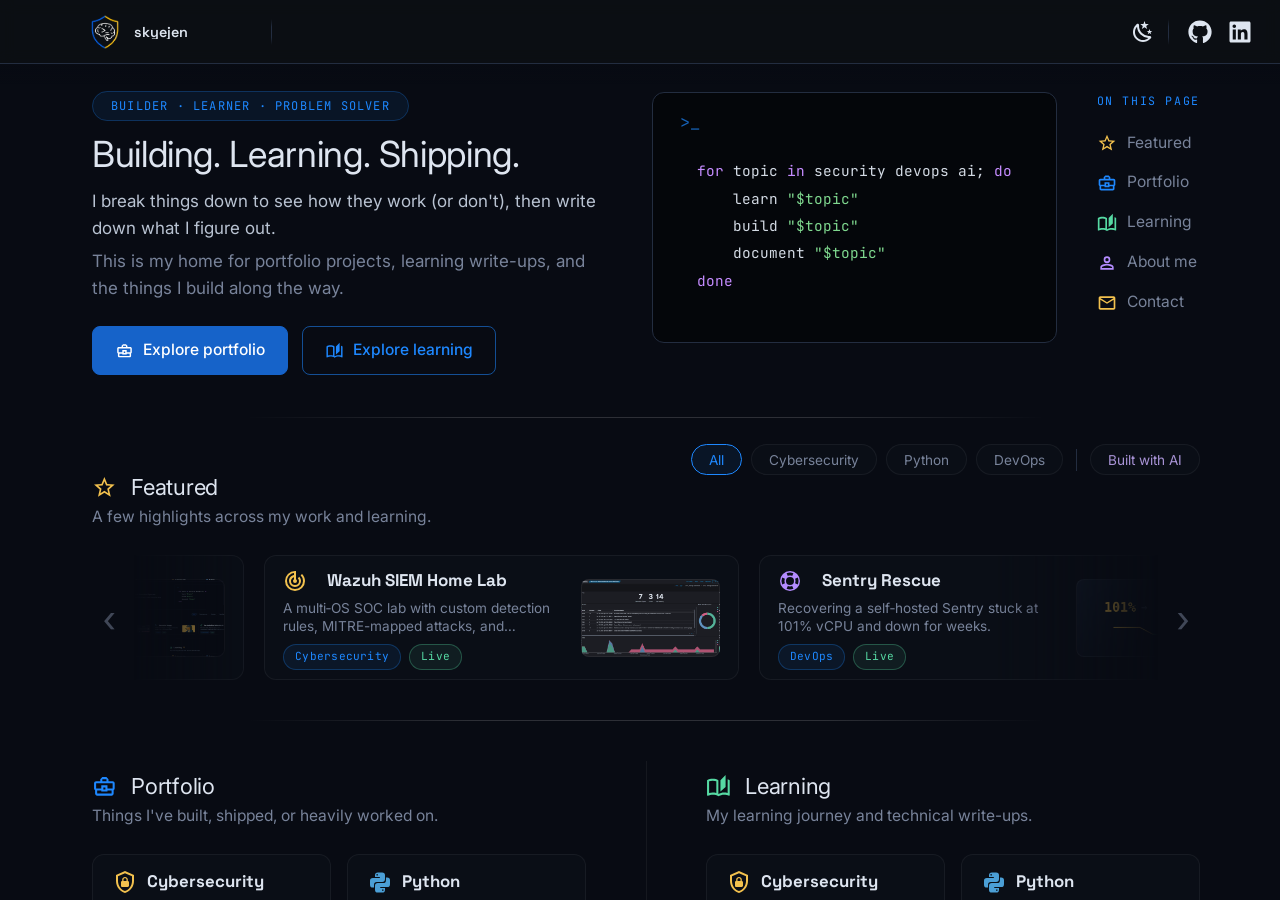
==== commit 60f0eddf: "Deployed 17f36d6 with MkDocs version: 1.6.1" ====
--- a/index.html
+++ b/index.html
@@ -6,7 +6,7 @@
       <meta charset="utf-8">
       <meta name="viewport" content="width=device-width,initial-scale=1">
       
-        <meta name="description" content="Jen's home base — learning notes, write-ups, and things built along the way.">
+        <meta name="description" content="Jen Skye: portfolio and learning projects across Cybersecurity, DevOps and AI.">
       
       
         <meta name="author" content="skyejen">
@@ -24,10 +24,8 @@
       <meta name="generator" content="mkdocs-1.6.1, mkdocs-material-9.7.7">
     
     
-      
-        <title>skyejen</title>
-      
-    
+  <title>Jen Skye · Cybersecurity, DevOps &amp; AI</title>
+
     
       <link rel="stylesheet" href="assets/stylesheets/main.ec1eaa64.min.css">
       
@@ -51,7 +49,9 @@
       
     
     
-      <link rel="stylesheet" href="stylesheets/extra.css">
+      <link rel="stylesheet" href="sj-theme/extra.css">
+    
+      <link rel="stylesheet" href="stylesheets/local.css">
     
     <script>__md_scope=new URL(".",location),__md_hash=e=>[...e].reduce(((e,_)=>(e<<5)-e+_.charCodeAt(0)),0),__md_get=(e,_=localStorage,t=__md_scope)=>JSON.parse(_.getItem(t.pathname+"."+e)),__md_set=(e,_,t=localStorage,a=__md_scope)=>{try{t.setItem(a.pathname+"."+e,JSON.stringify(_))}catch(e){}}</script>
     
@@ -69,14 +69,14 @@
     }
   </script><meta property="og:type" content="website">
   <meta property="og:site_name" content="skyejen">
-  <meta property="og:title" content="skyejen">
-  <meta property="og:description" content="Jen's home base — learning notes, write-ups, and things built along the way.">
-  <meta property="og:image" content="https://skyejen.github.io/images/main-v2-1.png">
+  <meta property="og:title" content="Jen Skye · Cybersecurity, DevOps &amp; AI">
+  <meta property="og:description" content="Jen Skye: portfolio and learning projects across Cybersecurity, DevOps and AI.">
+  <meta property="og:image" content="https://skyejen.github.io/images/og-cover.png">
   <meta property="og:url" content="https://skyejen.github.io/">
-  <meta name="twitter:card" content="summary">
-  <meta name="twitter:title" content="skyejen">
-  <meta name="twitter:description" content="Jen's home base — learning notes, write-ups, and things built along the way.">
-  <meta name="twitter:image" content="https://skyejen.github.io/images/main-v2-1.png">
+  <meta name="twitter:card" content="summary_large_image">
+  <meta name="twitter:title" content="Jen Skye · Cybersecurity, DevOps &amp; AI">
+  <meta name="twitter:description" content="Jen Skye: portfolio and learning projects across Cybersecurity, DevOps and AI.">
+  <meta name="twitter:image" content="https://skyejen.github.io/images/og-cover.png">
 
   </head>
   
@@ -97,7 +97,7 @@
     <div data-md-component="skip">
       
         
-        <a href="#hey-there-im-jen" class="md-skip">
+        <a href="#building-learning-shipping" class="md-skip">
           Skip to content
         </a>
       
@@ -190,10 +190,10 @@
     <ul class="md-nav__list" data-md-scrollfix>
       
         <li class="md-nav__item">
-  <a href="#portfolio-cybersecurity" class="md-nav__link">
+  <a href="#featured" class="md-nav__link">
     <span class="md-ellipsis">
       
-        Portfolio - Cybersecurity
+        Featured
       
     </span>
   </a>
@@ -201,10 +201,10 @@
 </li>
       
         <li class="md-nav__item">
-  <a href="#portfolio-python" class="md-nav__link">
+  <a href="#portfolio" class="md-nav__link">
     <span class="md-ellipsis">
       
-        Portfolio - Python
+        Portfolio
       
     </span>
   </a>
@@ -220,16 +220,39 @@
     </span>
   </a>
   
-</li>
-      
-        <li class="md-nav__item">
-  <a href="#built-with-ai" class="md-nav__link">
+    <nav class="md-nav" aria-label="Learning">
+      <ul class="md-nav__list">
+        
+          <li class="md-nav__item">
+  <a href="#about-me" class="md-nav__link">
     <span class="md-ellipsis">
       
-        Built with AI
+        About me
       
     </span>
   </a>
+  
+    <nav class="md-nav" aria-label="About me">
+      <ul class="md-nav__list">
+        
+          <li class="md-nav__item">
+  <a href="#lets-connect" class="md-nav__link">
+    <span class="md-ellipsis">
+      
+        Let's connect
+      
+    </span>
+  </a>
+  
+</li>
+        
+      </ul>
+    </nav>
+  
+</li>
+        
+      </ul>
+    </nav>
   
 </li>
       
@@ -253,63 +276,183 @@
   
 
 
-<h1 id="hey-there-im-jen"><span class="twemoji"><svg xmlns="http://www.w3.org/2000/svg" viewBox="0 0 24 24"><path d="M23 17c0 3.31-2.69 6-6 6v-1.5c2.5 0 4.5-2 4.5-4.5zM1 7c0-3.31 2.69-6 6-6v1.5c-2.5 0-4.5 2-4.5 4.5zm7-2.68-4.59 4.6c-3.22 3.22-3.22 8.45 0 11.67s8.45 3.22 11.67 0l7.07-7.09c.49-.47.49-1.26 0-1.75a1.25 1.25 0 0 0-1.77 0l-4.42 4.42-.71-.71 6.54-6.54c.49-.49.49-1.28 0-1.77s-1.29-.49-1.79 0L14.19 13l-.69-.73 6.87-6.89c.49-.49.49-1.28 0-1.77s-1.28-.49-1.77 0l-6.89 6.89-.71-.7 5.5-5.48c.5-.49.5-1.28 0-1.77s-1.28-.49-1.77 0l-7.62 7.62a4 4 0 0 1-.33 5.28l-.71-.71a3 3 0 0 0 0-4.24l-.35-.35 4.07-4.07c.49-.49.49-1.28 0-1.77-.5-.48-1.29-.48-1.79.01"/></svg></span> Hey there, I'm Jen<a class="headerlink" href="#hey-there-im-jen" title="Permanent link">&para;</a></h1>
-<p>I like pulling things apart to see how they work (or don't work), then writing down what I figure out.<br>
-This is home base for my learning notes, write-ups, and the things I build along the way.</p>
-<hr />
-<!-- ═══════════════════════════════════════════════════════════════════════
-     ADDING A NEW REPO? Copy one <a class="sj-card"> block below, then update
-     its icon, title, desc, meta, and href. Keep descriptions short (they fit two
-     lines). Drop it into the right section. Swap a "coming soon" placeholder
-     (div.sj-card--soon) for a real linked card once that repo has a live site.
-     ═══════════════════════════════════════════════════════════════════════ -->
-
-<h2 id="portfolio-cybersecurity"><span class="twemoji"><svg xmlns="http://www.w3.org/2000/svg" viewBox="0 0 24 24"><path d="M21 11c0 5.55-3.84 10.74-9 12-5.16-1.26-9-6.45-9-12V5l9-4 9 4zm-9 10c3.75-1 7-5.46 7-9.78V6.3l-7-3.12L5 6.3v4.92C5 15.54 8.25 20 12 21m2.8-10V9.5C14.8 8.1 13.4 7 12 7S9.2 8.1 9.2 9.5V11c-.6 0-1.2.6-1.2 1.2v3.5c0 .7.6 1.3 1.2 1.3h5.5c.7 0 1.3-.6 1.3-1.2v-3.5c0-.7-.6-1.3-1.2-1.3m-1.3 0h-3V9.5c0-.8.7-1.3 1.5-1.3s1.5.5 1.5 1.3z"/></svg></span> Portfolio - Cybersecurity<a class="headerlink" href="#portfolio-cybersecurity" title="Permanent link">&para;</a></h2>
-<div class="sj-cards">
-<p><a class="sj-card" href="https://skyejen.github.io/cybersecurity/portfolio/home-labs/wazuh/" markdown="span">
+<div class="sj-hero">
+<div class="sj-hero-main">
+<p class="sj-pillrow"><span class="sj-pillbar">Builder&nbsp;&middot;&nbsp;Learner&nbsp;&middot;&nbsp;Problem&nbsp;solver</span></p>
+<h1 id="building-learning-shipping">Building. Learning. Shipping.<a class="headerlink" href="#building-learning-shipping" title="Permanent link">&para;</a></h1>
+<p class="sj-lead-p sj-lead-strong">I break things down to see how they work (or don't), then write down what I figure out.</p>
+<p class="sj-lead-p">This is my home for portfolio projects, learning write-ups, and the things I build along the way.</p>
+<div class="sj-hero-cta">
+<p><a class="sj-btn sj-btn--primary" href="#portfolio"><span class="twemoji"><svg xmlns="http://www.w3.org/2000/svg" viewBox="0 0 24 24"><path d="M20 7h-4V5l-2-2h-4L8 5v2H4c-1.1 0-2 .9-2 2v5c0 .75.4 1.38 1 1.73V19c0 1.11.89 2 2 2h14c1.11 0 2-.89 2-2v-3.28c.59-.35 1-.99 1-1.72V9c0-1.1-.9-2-2-2M10 5h4v2h-4zM4 9h16v5h-5v-3H9v3H4zm9 6h-2v-2h2zm6 4H5v-3h4v1h6v-1h4z"/></svg></span> Explore portfolio</a>
+<a class="sj-btn" href="#learning"><span class="twemoji"><svg xmlns="http://www.w3.org/2000/svg" viewBox="0 0 24 24"><path d="m19 1-5 5v11l5-4.5zm2 4v13.5c-1.1-.35-2.3-.5-3.5-.5-1.7 0-4.15.65-5.5 1.5V6c-1.45-1.1-3.55-1.5-5.5-1.5S2.45 4.9 1 6v14.65c0 .25.25.5.5.5.1 0 .15-.05.25-.05C3.1 20.45 5.05 20 6.5 20c1.95 0 4.05.4 5.5 1.5 1.35-.85 3.8-1.5 5.5-1.5 1.65 0 3.35.3 4.75 1.05.1.05.15.05.25.05.25 0 .5-.25.5-.5V6c-.6-.45-1.25-.75-2-1M10 18.41C8.75 18.09 7.5 18 6.5 18c-1.06 0-2.32.19-3.5.5V7.13c.91-.4 2.14-.63 3.5-.63s2.59.23 3.5.63z"/></svg></span> Explore learning</a></p>
+</div>
+</div>
+<div class="sj-hero-side">
+<div class="sj-codepanel">
+<span class="sj-prompt">&gt;_</span>
+<pre class="sj-codepanel-body"><code id="sj-code">loading...</code></pre>
+</div>
+</div>
+<nav class="sj-hero-toc">
+<p><span class="sj-toc-label">On this page</span>
+<a class="sj-toc-link toc-featured" href="#featured"><span class="twemoji"><svg xmlns="http://www.w3.org/2000/svg" viewBox="0 0 24 24"><path d="m12 15.39-3.76 2.27.99-4.28-3.32-2.88 4.38-.37L12 6.09l1.71 4.04 4.38.37-3.32 2.88.99 4.28M22 9.24l-7.19-.61L12 2 9.19 8.63 2 9.24l5.45 4.73L5.82 21 12 17.27 18.18 21l-1.64-7.03z"/></svg></span> Featured</a>
+<a class="sj-toc-link toc-portfolio" href="#portfolio"><span class="twemoji"><svg xmlns="http://www.w3.org/2000/svg" viewBox="0 0 24 24"><path d="M20 7h-4V5l-2-2h-4L8 5v2H4c-1.1 0-2 .9-2 2v5c0 .75.4 1.38 1 1.73V19c0 1.11.89 2 2 2h14c1.11 0 2-.89 2-2v-3.28c.59-.35 1-.99 1-1.72V9c0-1.1-.9-2-2-2M10 5h4v2h-4zM4 9h16v5h-5v-3H9v3H4zm9 6h-2v-2h2zm6 4H5v-3h4v1h6v-1h4z"/></svg></span> Portfolio</a>
+<a class="sj-toc-link toc-learning" href="#learning"><span class="twemoji"><svg xmlns="http://www.w3.org/2000/svg" viewBox="0 0 24 24"><path d="m19 1-5 5v11l5-4.5zm2 4v13.5c-1.1-.35-2.3-.5-3.5-.5-1.7 0-4.15.65-5.5 1.5V6c-1.45-1.1-3.55-1.5-5.5-1.5S2.45 4.9 1 6v14.65c0 .25.25.5.5.5.1 0 .15-.05.25-.05C3.1 20.45 5.05 20 6.5 20c1.95 0 4.05.4 5.5 1.5 1.35-.85 3.8-1.5 5.5-1.5 1.65 0 3.35.3 4.75 1.05.1.05.15.05.25.05.25 0 .5-.25.5-.5V6c-.6-.45-1.25-.75-2-1M10 18.41C8.75 18.09 7.5 18 6.5 18c-1.06 0-2.32.19-3.5.5V7.13c.91-.4 2.14-.63 3.5-.63s2.59.23 3.5.63z"/></svg></span> Learning</a>
+<a class="sj-toc-link toc-about" href="#about-me"><span class="twemoji"><svg xmlns="http://www.w3.org/2000/svg" viewBox="0 0 24 24"><path d="M12 4a4 4 0 0 1 4 4 4 4 0 0 1-4 4 4 4 0 0 1-4-4 4 4 0 0 1 4-4m0 2a2 2 0 0 0-2 2 2 2 0 0 0 2 2 2 2 0 0 0 2-2 2 2 0 0 0-2-2m0 7c2.67 0 8 1.33 8 4v3H4v-3c0-2.67 5.33-4 8-4m0 1.9c-2.97 0-6.1 1.46-6.1 2.1v1.1h12.2V17c0-.64-3.13-2.1-6.1-2.1"/></svg></span> About me</a>
+<a class="sj-toc-link toc-contact" href="#lets-connect"><span class="twemoji"><svg xmlns="http://www.w3.org/2000/svg" viewBox="0 0 24 24"><path d="M22 6c0-1.1-.9-2-2-2H4c-1.1 0-2 .9-2 2v12c0 1.1.9 2 2 2h16c1.1 0 2-.9 2-2zm-2 0-8 5-8-5zm0 12H4V8l8 5 8-5z"/></svg></span> Contact</a></p>
+</nav>
+</div>
+<div class="sj-divider"></div>
+
+<div class="sj-featwrap">
+<div class="sj-sechead">
+<h2 id="featured"><span class="twemoji"><svg xmlns="http://www.w3.org/2000/svg" viewBox="0 0 24 24"><path d="m12 15.39-3.76 2.27.99-4.28-3.32-2.88 4.38-.37L12 6.09l1.71 4.04 4.38.37-3.32 2.88.99 4.28M22 9.24l-7.19-.61L12 2 9.19 8.63 2 9.24l5.45 4.73L5.82 21 12 17.27 18.18 21l-1.64-7.03z"/></svg></span> Featured<a class="headerlink" href="#featured" title="Permanent link">&para;</a></h2>
+<div class="sj-filters">
+<button class="sj-filter is-active" data-filter="all">All</button>
+<button class="sj-filter" data-filter="cybersecurity">Cybersecurity</button>
+<button class="sj-filter" data-filter="python">Python</button>
+<button class="sj-filter" data-filter="devops">DevOps</button>
+<span class="sj-filter-sep" aria-hidden="true"></span>
+<button class="sj-filter sj-filter--ai" data-filter="built-ai">Built with AI</button>
+</div>
+</div>
+<p class="sj-section-sub">A few highlights across my work and learning.</p>
+<div class="sj-carousel">
+<div class="sj-carousel-track">
+<p><a class="sj-feat-card" data-disc="cybersecurity" href="https://skyejen.github.io/cybersecurity/portfolio/home-labs/wazuh/" markdown="span">
 <span class="sj-card-icon"><span class="twemoji"><svg xmlns="http://www.w3.org/2000/svg" viewBox="0 0 24 24"><path d="m19.07 4.93-1.41 1.41A8.01 8.01 0 0 1 20 12a8 8 0 0 1-8 8 8 8 0 0 1-8-8c0-4.08 3.05-7.44 7-7.93v2.02C8.16 6.57 6 9.03 6 12a6 6 0 0 0 6 6 6 6 0 0 0 6-6c0-1.66-.67-3.16-1.76-4.24l-1.41 1.41C15.55 9.9 16 10.9 16 12a4 4 0 0 1-4 4 4 4 0 0 1-4-4c0-1.86 1.28-3.41 3-3.86v2.14c-.6.35-1 .98-1 1.72a2 2 0 0 0 2 2 2 2 0 0 0 2-2c0-.74-.4-1.38-1-1.72V2h-1A10 10 0 0 0 2 12a10 10 0 0 0 10 10 10 10 0 0 0 10-10c0-2.76-1.12-5.26-2.93-7.07"/></svg></span></span>
 <span class="sj-card-title">Wazuh SIEM Home Lab</span>
-<span class="sj-card-desc">A multi&#8209;OS SOC lab - Wazuh SIEM across Windows 11, Windows 10 and macOS, with custom detection rules, MITRE-mapped attacks, and compliance evidence.</span>
-<span class="sj-card-meta">live - 2026</span>
-</a></p>
-</div>
-<h2 id="portfolio-python"><span class="twemoji"><svg xmlns="http://www.w3.org/2000/svg" viewBox="0 0 24 24"><path d="M19.14 7.5A2.86 2.86 0 0 1 22 10.36v3.78A2.86 2.86 0 0 1 19.14 17H12c0 .39.32.96.71.96H17v1.68a2.86 2.86 0 0 1-2.86 2.86H9.86A2.86 2.86 0 0 1 7 19.64v-3.75a2.85 2.85 0 0 1 2.86-2.85h5.25a2.85 2.85 0 0 0 2.85-2.86V7.5zm-4.28 11.79c-.4 0-.72.3-.72.89s.32.71.72.71a.71.71 0 0 0 .71-.71c0-.59-.32-.89-.71-.89m-10-1.79A2.86 2.86 0 0 1 2 14.64v-3.78A2.86 2.86 0 0 1 4.86 8H12c0-.39-.32-.96-.71-.96H7V5.36A2.86 2.86 0 0 1 9.86 2.5h4.28A2.86 2.86 0 0 1 17 5.36v3.75a2.85 2.85 0 0 1-2.86 2.85H8.89a2.85 2.85 0 0 0-2.85 2.86v2.68zM9.14 5.71c.4 0 .72-.3.72-.89s-.32-.71-.72-.71c-.39 0-.71.12-.71.71s.32.89.71.89"/></svg></span> Portfolio - Python<a class="headerlink" href="#portfolio-python" title="Permanent link">&para;</a></h2>
-<div class="sj-cards">
-<p><a class="sj-card" href="detective-buggy/" markdown="span">
-<span class="sj-card-icon"><span class="twemoji"><svg xmlns="http://www.w3.org/2000/svg" viewBox="0 0 24 24"><path d="M17.06 13c-1.86 0-3.42 1.33-3.82 3.1-.95-.41-1.82-.3-2.48-.01C10.35 14.31 8.79 13 6.94 13 4.77 13 3 14.79 3 17s1.77 4 3.94 4c2.06 0 3.74-1.62 3.9-3.68.34-.24 1.23-.69 2.32.02.18 2.05 1.84 3.66 3.9 3.66 2.17 0 3.94-1.79 3.94-4s-1.77-4-3.94-4M6.94 19.86c-1.56 0-2.81-1.28-2.81-2.86s1.26-2.86 2.81-2.86c1.56 0 2.81 1.28 2.81 2.86s-1.25 2.86-2.81 2.86m10.12 0c-1.56 0-2.81-1.28-2.81-2.86s1.25-2.86 2.81-2.86 2.82 1.28 2.82 2.86-1.27 2.86-2.82 2.86M22 10.5H2V12h20zm-6.47-7.87c-.22-.49-.78-.75-1.31-.58L12 2.79l-2.23-.74-.05-.01c-.53-.15-1.09.13-1.29.64L6 9h12l-2.44-6.32z"/></svg></span></span>
+<span class="sj-card-desc">A multi&#8209;OS SOC lab with custom detection rules, MITRE-mapped attacks, and dashboards.</span>
+<span class="sj-tags"><span class="sj-tag">Cybersecurity</span><span class="sj-tag sj-tag--live">Live</span></span>
+<span class="sj-feat-thumb" style="background-image:url(images/featured/wazuh.png)"></span>
+</a></p>
+<p><a class="sj-feat-card" data-disc="devops" href="https://skyejen.github.io/devops/portfolio/sentry-rescue/" markdown="span">
+<span class="sj-card-icon"><span class="twemoji"><svg xmlns="http://www.w3.org/2000/svg" viewBox="0 0 24 24"><path d="M19.79 15.41c.95-2.17.95-4.66 0-6.82l-2.74 1.24c.6 1.38.6 2.95.01 4.34zm-4.37-11.2a8.54 8.54 0 0 0-6.83 0l1.24 2.73c1.39-.59 2.96-.59 4.35.01zM4.21 8.58a8.56 8.56 0 0 0 0 6.84l2.74-1.25c-.6-1.38-.6-2.96 0-4.35zm4.38 11.21a8.5 8.5 0 0 0 6.83-.01l-1.24-2.73a5.5 5.5 0 0 1-4.34.01zM12 2a10 10 0 0 1 10 10 10 10 0 0 1-10 10A10 10 0 0 1 2 12 10 10 0 0 1 12 2m0 6a4 4 0 0 0-4 4 4 4 0 0 0 4 4 4 4 0 0 0 4-4 4 4 0 0 0-4-4"/></svg></span></span>
+<span class="sj-card-title">Sentry Rescue</span>
+<span class="sj-card-desc">Recovering a self&#8209;hosted Sentry stuck at 101% vCPU and down for weeks.</span>
+<span class="sj-tags"><span class="sj-tag">DevOps</span><span class="sj-tag sj-tag--live">Live</span></span>
+<span class="sj-feat-thumb" style="background-image:url(images/featured/sentry.png)"></span>
+</a></p>
+<p><a class="sj-feat-card" data-disc="devops cybersecurity" href="https://skyejen.github.io/devops/portfolio/ugs-trigger/" markdown="span">
+<span class="sj-card-icon"><span class="twemoji"><svg xmlns="http://www.w3.org/2000/svg" viewBox="0 0 24 24"><path d="M14 2H6a2 2 0 0 0-2 2v16a2 2 0 0 0 2 2h7c-.41-.25-.8-.56-1.14-.9-.33-.33-.61-.7-.86-1.1H6V4h7v5h5v1.18c.71.16 1.39.43 2 .82V8zm6.31 16.9c1.33-2.11.69-4.9-1.4-6.22-2.11-1.33-4.91-.68-6.22 1.4-1.34 2.11-.69 4.89 1.4 6.22 1.46.93 3.32.93 4.79.02L22 23.39 23.39 22zm-3.81.1a2.5 2.5 0 0 1-2.5-2.5 2.5 2.5 0 0 1 2.5-2.5 2.5 2.5 0 0 1 2.5 2.5 2.5 2.5 0 0 1-2.5 2.5"/></svg></span></span>
+<span class="sj-card-title">Silent Build Trigger</span>
+<span class="sj-card-desc">A CI pipeline that failed silently, traced to a hidden authorisation 403.</span>
+<span class="sj-tags"><span class="sj-tag">DevOps</span><span class="sj-tag">Cybersecurity</span><span class="sj-tag sj-tag--live">Live</span></span>
+<span class="sj-feat-thumb" style="background-image:url(images/featured/ugs.png)"></span>
+</a></p>
+<p><a class="sj-feat-card" data-disc="built-ai" href="https://skyejen.github.io/generalist-tech/portfolio/living-stars/" markdown="span">
+<span class="sj-card-icon"><span class="twemoji"><svg xmlns="http://www.w3.org/2000/svg" viewBox="0 0 24 24"><path d="M19.5 17c-.14 0-.26 0-.39.04L17.5 13.8c.45-.45.75-1.09.75-1.8a2.5 2.5 0 0 0-2.5-2.5c-.14 0-.25 0-.4.04L13.74 6.3c.47-.46.76-1.09.76-1.8a2.5 2.5 0 0 0-5 0c0 .7.29 1.34.76 1.79L8.65 9.54c-.15-.04-.26-.04-.4-.04a2.5 2.5 0 0 0-2.5 2.5c0 .71.29 1.34.75 1.79l-1.61 3.25C4.76 17 4.64 17 4.5 17a2.5 2.5 0 0 0 0 5A2.5 2.5 0 0 0 7 19.5c0-.7-.29-1.34-.76-1.79l1.62-3.25c.14.04.26.04.39.04s.25 0 .38-.04l1.63 3.25c-.47.45-.76 1.09-.76 1.79a2.5 2.5 0 0 0 5 0A2.5 2.5 0 0 0 12 17c-.13 0-.26 0-.39.04L10 13.8c.45-.45.75-1.09.75-1.8 0-.7-.29-1.33-.75-1.79l1.61-3.25c.13.04.26.04.39.04s.26 0 .39-.04L14 10.21a2.5 2.5 0 0 0 1.75 4.29c.13 0 .25 0 .38-.04l1.63 3.25c-.47.45-.76 1.09-.76 1.79a2.5 2.5 0 0 0 5 0 2.5 2.5 0 0 0-2.5-2.5m-15 3.5c-.55 0-1-.45-1-1s.45-1 1-1 1 .45 1 1-.45 1-1 1m8.5-1c0 .55-.45 1-1 1s-1-.45-1-1 .45-1 1-1 1 .45 1 1M7.25 12c0-.55.45-1 1-1s1 .45 1 1-.45 1-1 1-1-.45-1-1M11 4.5c0-.55.45-1 1-1s1 .45 1 1-.45 1-1 1-1-.45-1-1m3.75 7.5c0-.55.45-1 1-1s1 .45 1 1-.45 1-1 1-1-.45-1-1m4.75 8.5c-.55 0-1-.45-1-1s.45-1 1-1 1 .45 1 1-.45 1-1 1"/></svg></span></span>
+<span class="sj-card-title">The Living Stars (App)</span>
+<span class="sj-card-desc">An interactive knowledge&#8209;graph star map, built full&#8209;stack while pairing with AI.</span>
+<span class="sj-tags"><span class="sj-tag sj-tag--ai">Built with AI</span><span class="sj-tag sj-tag--live">Live</span></span>
+<span class="sj-feat-thumb" style="background-image:url(images/featured/living-stars-app.png)"></span>
+</a></p>
+<p><a class="sj-feat-card" data-disc="devops" href="https://skyejen.github.io/devops/portfolio/living-stars/" markdown="span">
+<span class="sj-card-icon"><span class="twemoji"><svg xmlns="http://www.w3.org/2000/svg" viewBox="0 0 24 24"><path d="M13 19h1a1 1 0 0 1 1 1h7v2h-7a1 1 0 0 1-1 1h-4a1 1 0 0 1-1-1H2v-2h7a1 1 0 0 1 1-1h1v-2H4a1 1 0 0 1-1-1v-4a1 1 0 0 1 1-1h16a1 1 0 0 1 1 1v4a1 1 0 0 1-1 1h-7zM4 3h16a1 1 0 0 1 1 1v4a1 1 0 0 1-1 1H4a1 1 0 0 1-1-1V4a1 1 0 0 1 1-1m5 4h1V5H9zm0 8h1v-2H9zM5 5v2h2V5zm0 8v2h2v-2z"/></svg></span></span>
+<span class="sj-card-title">The Living Stars (Infra)</span>
+<span class="sj-card-desc">Hosting, CI/CD, and automated backups for a live app I built as a side project.</span>
+<span class="sj-tags"><span class="sj-tag">DevOps</span><span class="sj-tag sj-tag--live">Live</span></span>
+<span class="sj-feat-thumb" style="background-image:url(images/featured/living-stars-infra.png)"></span>
+</a></p>
+<p><a class="sj-feat-card" data-disc="python built-ai" href="https://skyejen.github.io/python/portfolio/meeting-meerkat/" markdown="span">
+<span class="sj-card-icon"><span class="twemoji"><svg xmlns="http://www.w3.org/2000/svg" viewBox="0 0 24 24"><path d="M10 21h4a2 2 0 0 1-2 2 2 2 0 0 1-2-2m11-2v1H3v-1l2-2v-6c0-3.1 2.03-5.83 5-6.71V4a2 2 0 0 1 2-2 2 2 0 0 1 2 2v.29c2.97.88 5 3.61 5 6.71v6zm-4-8a5 5 0 0 0-5-5 5 5 0 0 0-5 5v7h10zm2.75-7.81-1.42 1.42A8.98 8.98 0 0 1 21 11h2c0-2.93-1.16-5.75-3.25-7.81M1 11h2c0-2.4.96-4.7 2.67-6.39L4.25 3.19A10.96 10.96 0 0 0 1 11"/></svg></span></span>
+<span class="sj-card-title">Meeting Meerkat</span>
+<span class="sj-card-desc">A Python service that replaced a paid meeting&#8209;reminder tool.</span>
+<span class="sj-tags"><span class="sj-tag">Python</span><span class="sj-tag sj-tag--ai">Built with AI</span><span class="sj-tag sj-tag--live">Live</span></span>
+<span class="sj-feat-thumb" style="background-image:url(images/featured/meeting-meerkat.png)"></span>
+</a></p>
+<p><a class="sj-feat-card" data-disc="python" href="https://skyejen.github.io/python/portfolio/detective-buggy/" markdown="span">
+<span class="sj-card-icon"><span class="twemoji"><svg xmlns="http://www.w3.org/2000/svg" viewBox="0 0 24 24"><path d="M9.5 3A6.5 6.5 0 0 1 16 9.5c0 1.61-.59 3.09-1.56 4.23l.27.27h.79l5 5-1.5 1.5-5-5v-.79l-.27-.27A6.52 6.52 0 0 1 9.5 16 6.5 6.5 0 0 1 3 9.5 6.5 6.5 0 0 1 9.5 3m0 2C7 5 5 7 5 9.5S7 14 9.5 14 14 12 14 9.5 12 5 9.5 5"/></svg></span></span>
 <span class="sj-card-title">Detective Buggy</span>
 <span class="sj-card-desc">A full-stack Flask + Postgres detective game - my CS50 final project.</span>
-<span class="sj-card-meta">live - 2025</span>
-</a></p>
-</div>
-<h2 id="learning"><span class="twemoji"><svg xmlns="http://www.w3.org/2000/svg" viewBox="0 0 24 24"><path d="m19 1-5 5v11l5-4.5zm2 4v13.5c-1.1-.35-2.3-.5-3.5-.5-1.7 0-4.15.65-5.5 1.5V6c-1.45-1.1-3.55-1.5-5.5-1.5S2.45 4.9 1 6v14.65c0 .25.25.5.5.5.1 0 .15-.05.25-.05C3.1 20.45 5.05 20 6.5 20c1.95 0 4.05.4 5.5 1.5 1.35-.85 3.8-1.5 5.5-1.5 1.65 0 3.35.3 4.75 1.05.1.05.15.05.25.05.25 0 .5-.25.5-.5V6c-.6-.45-1.25-.75-2-1M10 18.41C8.75 18.09 7.5 18 6.5 18c-1.06 0-2.32.19-3.5.5V7.13c.91-.4 2.14-.63 3.5-.63s2.59.23 3.5.63z"/></svg></span> Learning<a class="headerlink" href="#learning" title="Permanent link">&para;</a></h2>
-<div class="sj-cards">
-<p><a class="sj-card" href="https://skyejen.github.io/cybersecurity/" markdown="span">
+<span class="sj-tags"><span class="sj-tag">Python</span><span class="sj-tag sj-tag--live">Live</span></span>
+<span class="sj-feat-thumb" style="background-image:url(images/featured/detective-buggy.png)"></span>
+</a></p>
+<p><a class="sj-feat-card" data-disc="built-ai" href="https://skyejen.github.io/generalist-tech/portfolio/portfolio-site/" markdown="span">
+<span class="sj-card-icon"><span class="twemoji"><svg xmlns="http://www.w3.org/2000/svg" viewBox="0 0 24 24"><path d="m9 4 2.5 5.5L17 12l-5.5 2.5L9 20l-2.5-5.5L1 12l5.5-2.5zm0 4.83L8 11l-2.17 1L8 13l1 2.17L10 13l2.17-1L10 11zM19 9l-1.26-2.74L15 5l2.74-1.25L19 1l1.25 2.75L23 5l-2.75 1.26zm0 14-1.26-2.74L15 19l2.74-1.25L19 15l1.25 2.75L23 19l-2.75 1.26z"/></svg></span></span>
+<span class="sj-card-title">Portfolio Site</span>
+<span class="sj-card-desc">This very site. Theme, layout and components, designed and built end to end while pairing with AI.</span>
+<span class="sj-tags"><span class="sj-tag sj-tag--ai">Built with AI</span><span class="sj-tag sj-tag--live">Live</span></span>
+<span class="sj-feat-thumb" style="background-image:url(images/featured/portfolio-site.png)"></span>
+</a></p>
+<div class="sj-carousel-empty" hidden="hidden">No featured items match those filters yet. Try removing a filter.</div>
+</div>
+<p><button class="sj-carousel-btn sj-carousel-prev" aria-label="Previous">&lsaquo;</button>
+<button class="sj-carousel-btn sj-carousel-next" aria-label="Next">&rsaquo;</button></p>
+</div>
+</div>
+<div class="sj-divider sj-divider--sec"></div>
+
+<div class="sj-hubs">
+<div class="sj-hub">
+<h2 id="portfolio"><span class="twemoji"><svg xmlns="http://www.w3.org/2000/svg" viewBox="0 0 24 24"><path d="M20 7h-4V5l-2-2h-4L8 5v2H4c-1.1 0-2 .9-2 2v5c0 .75.4 1.38 1 1.73V19c0 1.11.89 2 2 2h14c1.11 0 2-.89 2-2v-3.28c.59-.35 1-.99 1-1.72V9c0-1.1-.9-2-2-2M10 5h4v2h-4zM4 9h16v5h-5v-3H9v3H4zm9 6h-2v-2h2zm6 4H5v-3h4v1h6v-1h4z"/></svg></span> Portfolio<a class="headerlink" href="#portfolio" title="Permanent link">&para;</a></h2>
+<p class="sj-section-sub">Things I've built, shipped, or heavily worked on.</p>
+<div class="sj-hubgrid">
+<p><a class="sj-hubcard" data-disc="cybersecurity" href="https://skyejen.github.io/cybersecurity/portfolio/" markdown="span">
 <span class="sj-card-icon"><span class="twemoji"><svg xmlns="http://www.w3.org/2000/svg" viewBox="0 0 24 24"><path d="M21 11c0 5.55-3.84 10.74-9 12-5.16-1.26-9-6.45-9-12V5l9-4 9 4zm-9 10c3.75-1 7-5.46 7-9.78V6.3l-7-3.12L5 6.3v4.92C5 15.54 8.25 20 12 21m2.8-10V9.5C14.8 8.1 13.4 7 12 7S9.2 8.1 9.2 9.5V11c-.6 0-1.2.6-1.2 1.2v3.5c0 .7.6 1.3 1.2 1.3h5.5c.7 0 1.3-.6 1.3-1.2v-3.5c0-.7-.6-1.3-1.2-1.3m-1.3 0h-3V9.5c0-.8.7-1.3 1.5-1.3s1.5.5 1.5 1.3z"/></svg></span></span>
 <span class="sj-card-title">Cybersecurity</span>
-<span class="sj-card-desc">TryHackMe write-ups and notes from my security learning.</span>
-<span class="sj-card-meta">live - 2026</span>
-</a></p>
-<p><a class="sj-card" href="https://skyejen.github.io/100-days-of-python/" markdown="span">
+<span class="sj-card-desc">Labs, write-ups &amp; projects</span>
+</a></p>
+<p><a class="sj-hubcard" data-disc="python" href="https://skyejen.github.io/python/portfolio/" markdown="span">
 <span class="sj-card-icon"><span class="twemoji"><svg xmlns="http://www.w3.org/2000/svg" viewBox="0 0 24 24"><path d="M19.14 7.5A2.86 2.86 0 0 1 22 10.36v3.78A2.86 2.86 0 0 1 19.14 17H12c0 .39.32.96.71.96H17v1.68a2.86 2.86 0 0 1-2.86 2.86H9.86A2.86 2.86 0 0 1 7 19.64v-3.75a2.85 2.85 0 0 1 2.86-2.85h5.25a2.85 2.85 0 0 0 2.85-2.86V7.5zm-4.28 11.79c-.4 0-.72.3-.72.89s.32.71.72.71a.71.71 0 0 0 .71-.71c0-.59-.32-.89-.71-.89m-10-1.79A2.86 2.86 0 0 1 2 14.64v-3.78A2.86 2.86 0 0 1 4.86 8H12c0-.39-.32-.96-.71-.96H7V5.36A2.86 2.86 0 0 1 9.86 2.5h4.28A2.86 2.86 0 0 1 17 5.36v3.75a2.85 2.85 0 0 1-2.86 2.85H8.89a2.85 2.85 0 0 0-2.85 2.86v2.68zM9.14 5.71c.4 0 .72-.3.72-.89s-.32-.71-.72-.71c-.39 0-.71.12-.71.71s.32.89.71.89"/></svg></span></span>
-<span class="sj-card-title">100 Days of Python</span>
-<span class="sj-card-desc">Working through Angela Yu's Python course - exercises and notes.</span>
-<span class="sj-card-meta">live - 2026</span>
-</a></p>
-</div>
-<h2 id="built-with-ai"><span class="twemoji"><svg xmlns="http://www.w3.org/2000/svg" viewBox="0 0 24 24"><path d="m9 4 2.5 5.5L17 12l-5.5 2.5L9 20l-2.5-5.5L1 12l5.5-2.5zm0 4.83L8 11l-2.17 1L8 13l1 2.17L10 13l2.17-1L10 11zM19 9l-1.26-2.74L15 5l2.74-1.25L19 1l1.25 2.75L23 5l-2.75 1.26zm0 14-1.26-2.74L15 19l2.74-1.25L19 15l1.25 2.75L23 19l-2.75 1.26z"/></svg></span> Built with AI<a class="headerlink" href="#built-with-ai" title="Permanent link">&para;</a></h2>
-<div class="sj-cards">
-<div class="sj-card sj-card--soon">
-<span class="sj-card-icon"><span class="twemoji"><svg xmlns="http://www.w3.org/2000/svg" viewBox="0 0 24 24"><path d="m21.71 20.29-1.42 1.42a1 1 0 0 1-1.41 0L7 9.85A3.8 3.8 0 0 1 6 10a4 4 0 0 1-3.78-5.3l2.54 2.54.53-.53 1.42-1.42.53-.53L4.7 2.22A4 4 0 0 1 10 6a3.8 3.8 0 0 1-.15 1l11.86 11.88a1 1 0 0 1 0 1.41M2.29 18.88a1 1 0 0 0 0 1.41l1.42 1.42a1 1 0 0 0 1.41 0l5.47-5.46-2.83-2.83M20 2l-4 2v2l-2.17 2.17 2 2L18 8h2l2-4Z"/></svg></span></span>
-<span class="sj-card-title">AI-assisted tools</span>
-<span class="sj-card-desc">Things I designed and shipped working alongside AI.</span>
-<span class="sj-card-meta">coming soon</span>
-</div>
-<div class="sj-card sj-card--soon">
-<span class="sj-card-icon"><span class="twemoji"><svg xmlns="http://www.w3.org/2000/svg" viewBox="0 0 24 24"><path d="M5 19a1 1 0 0 0 1 1h12a1 1 0 0 0 1-1c0-.21-.07-.41-.18-.57L13 8.35V4h-2v4.35L5.18 18.43c-.11.16-.18.36-.18.57m1 3a3 3 0 0 1-3-3c0-.6.18-1.16.5-1.63L9 7.81V6a1 1 0 0 1-1-1V4a2 2 0 0 1 2-2h4a2 2 0 0 1 2 2v1a1 1 0 0 1-1 1v1.81l5.5 9.56c.32.47.5 1.03.5 1.63a3 3 0 0 1-3 3zm7-6 1.34-1.34L16.27 18H7.73l2.66-4.61zm-.5-4a.5.5 0 0 1 .5.5.5.5 0 0 1-.5.5.5.5 0 0 1-.5-.5.5.5 0 0 1 .5-.5"/></svg></span></span>
-<span class="sj-card-title">Experiments</span>
-<span class="sj-card-desc">Rougher prototypes and ideas worth trying out.</span>
-<span class="sj-card-meta">coming soon</span>
+<span class="sj-card-title">Python</span>
+<span class="sj-card-desc">Apps &amp; projects</span>
+</a></p>
+<p><a class="sj-hubcard" data-disc="devops" href="https://skyejen.github.io/devops/portfolio/" markdown="span">
+<span class="sj-card-icon"><span class="twemoji"><svg xmlns="http://www.w3.org/2000/svg" viewBox="0 0 24 24"><path d="M13 19h1a1 1 0 0 1 1 1h7v2h-7a1 1 0 0 1-1 1h-4a1 1 0 0 1-1-1H2v-2h7a1 1 0 0 1 1-1h1v-2H4a1 1 0 0 1-1-1v-4a1 1 0 0 1 1-1h16a1 1 0 0 1 1 1v4a1 1 0 0 1-1 1h-7zM4 3h16a1 1 0 0 1 1 1v4a1 1 0 0 1-1 1H4a1 1 0 0 1-1-1V4a1 1 0 0 1 1-1m5 4h1V5H9zm0 8h1v-2H9zM5 5v2h2V5zm0 8v2h2v-2z"/></svg></span></span>
+<span class="sj-card-title">DevOps</span>
+<span class="sj-card-desc">Incidents, CI/CD &amp; infra</span>
+</a></p>
+<p><a class="sj-hubcard" data-disc="generalist" href="https://skyejen.github.io/generalist-tech/portfolio/" markdown="span">
+<span class="sj-card-icon"><span class="twemoji"><svg xmlns="http://www.w3.org/2000/svg" viewBox="0 0 24 24"><path d="M19 6V5a2 2 0 0 0-2-2h-2a2 2 0 0 0-2 2v1h-2V5a2 2 0 0 0-2-2H7a2 2 0 0 0-2 2v1H3v14h18V6m-2 12H5V8h14Z"/></svg></span></span>
+<span class="sj-card-title">Generalist Tech</span>
+<span class="sj-card-desc">Full-stack apps, tools &amp; experiments</span>
+</a></p>
+</div>
+</div>
+<div class="sj-hub">
+<h2 id="learning"><span class="twemoji"><svg xmlns="http://www.w3.org/2000/svg" viewBox="0 0 24 24"><path d="m19 1-5 5v11l5-4.5zm2 4v13.5c-1.1-.35-2.3-.5-3.5-.5-1.7 0-4.15.65-5.5 1.5V6c-1.45-1.1-3.55-1.5-5.5-1.5S2.45 4.9 1 6v14.65c0 .25.25.5.5.5.1 0 .15-.05.25-.05C3.1 20.45 5.05 20 6.5 20c1.95 0 4.05.4 5.5 1.5 1.35-.85 3.8-1.5 5.5-1.5 1.65 0 3.35.3 4.75 1.05.1.05.15.05.25.05.25 0 .5-.25.5-.5V6c-.6-.45-1.25-.75-2-1M10 18.41C8.75 18.09 7.5 18 6.5 18c-1.06 0-2.32.19-3.5.5V7.13c.91-.4 2.14-.63 3.5-.63s2.59.23 3.5.63z"/></svg></span> Learning<a class="headerlink" href="#learning" title="Permanent link">&para;</a></h2>
+<p class="sj-section-sub">My learning journey and technical write-ups.</p>
+<div class="sj-hubgrid">
+<p><a class="sj-hubcard" data-disc="cybersecurity" href="https://skyejen.github.io/cybersecurity/learning/" markdown="span">
+<span class="sj-card-icon"><span class="twemoji"><svg xmlns="http://www.w3.org/2000/svg" viewBox="0 0 24 24"><path d="M21 11c0 5.55-3.84 10.74-9 12-5.16-1.26-9-6.45-9-12V5l9-4 9 4zm-9 10c3.75-1 7-5.46 7-9.78V6.3l-7-3.12L5 6.3v4.92C5 15.54 8.25 20 12 21m2.8-10V9.5C14.8 8.1 13.4 7 12 7S9.2 8.1 9.2 9.5V11c-.6 0-1.2.6-1.2 1.2v3.5c0 .7.6 1.3 1.2 1.3h5.5c.7 0 1.3-.6 1.3-1.2v-3.5c0-.7-.6-1.3-1.2-1.3m-1.3 0h-3V9.5c0-.8.7-1.3 1.5-1.3s1.5.5 1.5 1.3z"/></svg></span></span>
+<span class="sj-card-title">Cybersecurity</span>
+<span class="sj-card-desc">Notes, labs &amp; certifications</span>
+</a></p>
+<p><a class="sj-hubcard" data-disc="python" href="https://skyejen.github.io/python/learning/" markdown="span">
+<span class="sj-card-icon"><span class="twemoji"><svg xmlns="http://www.w3.org/2000/svg" viewBox="0 0 24 24"><path d="M19.14 7.5A2.86 2.86 0 0 1 22 10.36v3.78A2.86 2.86 0 0 1 19.14 17H12c0 .39.32.96.71.96H17v1.68a2.86 2.86 0 0 1-2.86 2.86H9.86A2.86 2.86 0 0 1 7 19.64v-3.75a2.85 2.85 0 0 1 2.86-2.85h5.25a2.85 2.85 0 0 0 2.85-2.86V7.5zm-4.28 11.79c-.4 0-.72.3-.72.89s.32.71.72.71a.71.71 0 0 0 .71-.71c0-.59-.32-.89-.71-.89m-10-1.79A2.86 2.86 0 0 1 2 14.64v-3.78A2.86 2.86 0 0 1 4.86 8H12c0-.39-.32-.96-.71-.96H7V5.36A2.86 2.86 0 0 1 9.86 2.5h4.28A2.86 2.86 0 0 1 17 5.36v3.75a2.85 2.85 0 0 1-2.86 2.85H8.89a2.85 2.85 0 0 0-2.85 2.86v2.68zM9.14 5.71c.4 0 .72-.3.72-.89s-.32-.71-.72-.71c-.39 0-.71.12-.71.71s.32.89.71.89"/></svg></span></span>
+<span class="sj-card-title">Python</span>
+<span class="sj-card-desc">Notes, mini-projects &amp; concepts</span>
+</a></p>
+<div class="sj-hubcard sj-card--soon" data-disc="devops">
+<span class="sj-card-icon"><span class="twemoji"><svg xmlns="http://www.w3.org/2000/svg" viewBox="0 0 24 24"><path d="M13 19h1a1 1 0 0 1 1 1h7v2h-7a1 1 0 0 1-1 1h-4a1 1 0 0 1-1-1H2v-2h7a1 1 0 0 1 1-1h1v-2H4a1 1 0 0 1-1-1v-4a1 1 0 0 1 1-1h16a1 1 0 0 1 1 1v4a1 1 0 0 1-1 1h-7zM4 3h16a1 1 0 0 1 1 1v4a1 1 0 0 1-1 1H4a1 1 0 0 1-1-1V4a1 1 0 0 1 1-1m5 4h1V5H9zm0 8h1v-2H9zM5 5v2h2V5zm0 8v2h2v-2z"/></svg></span></span>
+<span class="sj-card-title">DevOps</span>
+<span class="sj-card-desc">Notes, guides &amp; playbooks</span>
+</div>
+<div class="sj-hubcard sj-card--soon" data-disc="generalist">
+<span class="sj-card-icon"><span class="twemoji"><svg xmlns="http://www.w3.org/2000/svg" viewBox="0 0 24 24"><path d="M19 6V5a2 2 0 0 0-2-2h-2a2 2 0 0 0-2 2v1h-2V5a2 2 0 0 0-2-2H7a2 2 0 0 0-2 2v1H3v14h18V6m-2 12H5V8h14Z"/></svg></span></span>
+<span class="sj-card-title">Generalist Tech</span>
+<span class="sj-card-desc">Notes &amp; experiments</span>
+</div>
+</div>
+</div>
+</div>
+<div class="sj-divider sj-divider--sec"></div>
+
+<div class="sj-connect">
+<div class="sj-panel sj-about">
+<div class="sj-panel-body">
+<h3 id="about-me"><span class="twemoji"><svg xmlns="http://www.w3.org/2000/svg" viewBox="0 0 24 24"><path d="M12 4a4 4 0 0 1 4 4 4 4 0 0 1-4 4 4 4 0 0 1-4-4 4 4 0 0 1 4-4m0 2a2 2 0 0 0-2 2 2 2 0 0 0 2 2 2 2 0 0 0 2-2 2 2 0 0 0-2-2m0 7c2.67 0 8 1.33 8 4v3H4v-3c0-2.67 5.33-4 8-4m0 1.9c-2.97 0-6.1 1.46-6.1 2.1v1.1h12.2V17c0-.64-3.13-2.1-6.1-2.1"/></svg></span> About me<a class="headerlink" href="#about-me" title="Permanent link">&para;</a></h3>
+<p class="sj-section-sub">QA and TechOps background, now moving into cybersecurity, DevOps and AI.</p>
+</div>
+<p><a class="sj-btn sj-btn--purple" href="about/">Read more about me</a></p>
+</div>
+<div class="sj-panel sj-connectbox">
+<div class="sj-panel-body">
+<h4 id="lets-connect"><span class="twemoji"><svg xmlns="http://www.w3.org/2000/svg" viewBox="0 0 24 24"><path d="M22 6c0-1.1-.9-2-2-2H4c-1.1 0-2 .9-2 2v12c0 1.1.9 2 2 2h16c1.1 0 2-.9 2-2zm-2 0-8 5-8-5zm0 12H4V8l8 5 8-5z"/></svg></span> Let's connect<a class="headerlink" href="#lets-connect" title="Permanent link">&para;</a></h4>
+<p class="sj-section-sub">Open to new opportunities and collaborations.</p>
+</div>
+<p><a class="sj-btn sj-btn--gold" href="mailto:jennifer.skye@outlook.com">Contact me</a></p>
 </div>
 </div>
 
@@ -341,7 +484,7 @@
       <div class="md-copyright">
   
     <div class="md-copyright__highlight">
-      <span class="md-copyright__highlight">© 2026 Jennifer Skye</span> &nbsp;·&nbsp; stay curious. keep building.
+      <span class="md-copyright__highlight">© 2026 Jennifer Skye</span><span class="sj-copy-sep">&nbsp;·&nbsp;</span><span class="sj-copy-tag">stay curious. keep building.</span>
     </div>
   
   
@@ -365,7 +508,9 @@
     
       <script src="assets/javascripts/bundle.d7400e89.min.js"></script>
       
-        <script src="javascripts/extra.js"></script>
+        <script src="sj-theme/extra.js"></script>
+      
+        <script src="javascripts/local.js"></script>
       
     
   </body>
--- a/sj-theme/extra.css
+++ b/sj-theme/extra.css
@@ -0,0 +1,1588 @@
+/* ============================================================
+   skyejen / cybersecurity — mockup theme
+   Palette: bg #111317 · surface #171B20 · border #252B33
+            primary (blue) #1E88FF · accent (gold) #F2C14E
+   Type:    Space Grotesk (headings) · Inter (body) · JetBrains Mono (code)
+   ============================================================ */
+
+/* Space Grotesk is loaded via <link> in overrides/main.html (faster, no flash) */
+
+/* ── Themed tooltips (native `title` moved to `data-sj-tip` by extra.js) ── */
+[data-sj-tip] {
+  position: relative;
+}
+[data-sj-tip]::after {
+  content: attr(data-sj-tip);
+  position: absolute;
+  top: calc(100% + 8px);
+  left: 50%;
+  transform: translateX(-50%) translateY(-3px);
+  background: var(--sj-surface);
+  color: #e6cf94;   /* pale gold */
+  border: 1px solid var(--sj-border);
+  border-radius: 6px;
+  padding: 0.22rem 0.5rem;
+  font-family: var(--md-text-font-family, "Inter"), sans-serif;
+  font-size: 0.62rem;
+  font-weight: 400;
+  line-height: 1.3;
+  white-space: nowrap;
+  letter-spacing: 0;
+  text-transform: none;
+  box-shadow: 0 6px 18px rgba(0, 0, 0, 0.45);
+  opacity: 0;
+  pointer-events: none;
+  transition: opacity 0.14s ease, transform 0.14s ease;
+  z-index: 100;
+}
+[data-sj-tip]::before {
+  content: "";
+  position: absolute;
+  top: calc(100% + 3px);
+  left: 50%;
+  transform: translateX(-50%) translateY(-3px);
+  border: 5px solid transparent;
+  border-bottom-color: var(--sj-border);
+  opacity: 0;
+  pointer-events: none;
+  transition: opacity 0.14s ease, transform 0.14s ease;
+  z-index: 100;
+}
+[data-sj-tip]:hover::after,
+[data-sj-tip]:hover::before,
+[data-sj-tip]:focus-visible::after,
+[data-sj-tip]:focus-visible::before {
+  opacity: 1;
+  transform: translateX(-50%) translateY(0);
+}
+/* Touch devices can't truly hover, but a tap leaves :hover "stuck", pinning the
+   tooltip open until you tap elsewhere (e.g. the night toggle). Suppress the
+   hover-triggered tooltip where there's no real hover; keyboard :focus-visible
+   tooltips are unaffected, as is desktop. */
+@media (hover: none) {
+  [data-sj-tip]:hover::after,
+  [data-sj-tip]:hover::before {
+    opacity: 0;
+    transform: translateX(-50%) translateY(-3px);
+  }
+}
+/* upward variant for elements near the bottom of the viewport */
+[data-sj-tip].sj-tip--up::after {
+  top: auto;
+  bottom: calc(100% + 8px);
+}
+[data-sj-tip].sj-tip--up::before {
+  top: auto;
+  bottom: calc(100% + 3px);
+  border-bottom-color: transparent;
+  border-top-color: var(--sj-border);
+}
+/* right-edge elements: keep the tooltip on-screen */
+[data-sj-tip].sj-tip--left::after {
+  left: auto;
+  right: 0;
+  transform: translateY(-3px);
+}
+[data-sj-tip].sj-tip--left::before {
+  left: auto;
+  right: 0.6rem;
+  transform: translateY(-3px);
+}
+[data-sj-tip].sj-tip--left:hover::after,
+[data-sj-tip].sj-tip--left:hover::before {
+  transform: translateY(0);
+}
+/* cursor-following bubble for clipped cards (positioned by JS at the pointer) */
+.sj-cursor-tip {
+  position: fixed;
+  top: 0;
+  left: 0;
+  z-index: 400;
+  pointer-events: none;
+  opacity: 0;
+  transition: opacity 0.12s ease;
+  max-width: 16rem;
+  background: var(--sj-surface);
+  color: #e6cf94;
+  border: 1px solid var(--sj-border);
+  border-radius: 6px;
+  padding: 0.3rem 0.55rem;
+  font-family: var(--md-text-font-family, "Inter"), sans-serif;
+  font-size: 0.62rem;
+  line-height: 1.4;
+  box-shadow: 0 6px 18px rgba(0, 0, 0, 0.45);
+}
+
+/* subtle back link (matches the one on the Detective Buggy page) */
+.md-typeset .sj-back {
+  font-size: 0.8rem;
+  color: var(--sj-text-dim);
+}
+.md-typeset .sj-back:hover {
+  color: var(--sj-gold);
+}
+/* force-show (copy button "Copied!" feedback) — visible without hover */
+[data-sj-tip].sj-tip--force::after,
+[data-sj-tip].sj-tip--force::before {
+  opacity: 1;
+}
+[data-sj-tip].sj-tip--force.sj-tip--left::after,
+[data-sj-tip].sj-tip--force.sj-tip--left::before {
+  transform: translateY(0);
+}
+/* wrapper that carries the tooltip for code buttons (keeps their icon intact) */
+.sj-tip-wrap {
+  display: inline-flex;
+  align-items: center;
+}
+/* Unify header tooltips: Material sets .md-header__button:hover{opacity:.7},
+   which creates a stacking context on hover and traps the tooltip behind the
+   header line (the same bug .md-source had). Override so night toggle & LinkedIn
+   tooltips sit fully opaque over the line, matching GitHub. */
+.md-header__button:hover {
+  opacity: 1;
+}
+/* Material shows a "Copied to clipboard" snackbar (.md-dialog) at the bottom on
+   copy — we render our own themed feedback on the button, so hide the snackbar. */
+.md-dialog {
+  display: none !important;
+}
+/* Material's own rich tooltip (v9.7 uses .md-tooltip2) — this is what the code
+   copy button and its "Copied to clipboard!" feedback render through. Theme it
+   to match our custom bubbles. */
+.md-tooltip2 {
+  color: #e6cf94;
+}
+.md-tooltip2__inner,
+.md-tooltip2 .md-tooltip2__inner.md-typeset {
+  background: var(--sj-surface);
+  color: #e6cf94;
+  border: 1px solid var(--sj-border);
+  border-radius: 6px;
+  padding: 0.22rem 0.5rem;
+  font-family: var(--md-text-font-family, "Inter"), sans-serif;
+  font-size: 0.62rem;
+  font-weight: 400;
+  line-height: 1.3;
+  box-shadow: 0 6px 18px rgba(0, 0, 0, 0.45);
+}
+/* the little tail/arrow Material draws on the tooltip */
+.md-tooltip2__inner::before {
+  background: var(--sj-surface) !important;
+  border: 1px solid var(--sj-border);
+}
+/* legacy v1 tooltip, themed too just in case */
+.md-tooltip__inner {
+  background: var(--sj-surface);
+  color: #e6cf94;
+  border: 1px solid var(--sj-border);
+  border-radius: 6px;
+}
+
+html {
+  background-color: #080b13; /* prevents light flash before styles apply */
+}
+
+:root {
+  --sj-bg:        #080b13;
+  --sj-bg-deep:   #04060a;
+  --sj-surface:   #141b2b;
+  --sj-border:    #232d40;
+  --sj-blue:      #1e88ff;
+  --sj-gold:      #f2c14e;
+  --sj-text:      #b9c3d2;
+  --sj-text-dim:  #78839a;
+  --sj-heading:   #dee5f0;
+}
+
+/* ── Material colour tokens ── */
+[data-md-color-scheme="slate"] {
+  --md-primary-fg-color:        var(--sj-blue);
+  --md-primary-fg-color--light: var(--sj-blue);
+  --md-primary-fg-color--dark:  #1668c4;
+  --md-accent-fg-color:         var(--sj-gold);
+
+  --md-default-bg-color:        var(--sj-bg);
+  --md-default-bg-color--light: var(--sj-surface);
+  --md-default-bg-color--dark:  var(--sj-bg-deep);
+
+  --md-default-fg-color:        var(--sj-text);
+  --md-default-fg-color--light: var(--sj-text-dim);
+  --md-default-fg-color--lighter: #58616d;
+  --md-default-fg-color--lightest: #2c333c;
+  --md-default-fg-color--dark:  var(--sj-heading);
+
+  --md-typeset-color:           var(--sj-text);
+  --md-typeset-a-color:         var(--sj-blue);
+
+  --md-code-bg-color:           var(--sj-bg-deep);
+  --md-code-fg-color:           #d3dae4;
+  --md-code-hl-color:           #1e88ff26;
+
+  /* Syntax highlighting → mockup palette */
+  --md-code-hl-keyword-color:     var(--sj-gold);
+  --md-code-hl-function-color:    #8ec2ff;
+  --md-code-hl-string-color:      #7ec699;
+  --md-code-hl-comment-color:     #5faa62;
+  --md-code-hl-number-color:      #f2c14e;
+  --md-code-hl-name-color:        #d3dae4;
+  --md-code-hl-operator-color:    #9aa7b6;
+  --md-code-hl-punctuation-color: #9aa7b6;
+  --md-code-hl-constant-color:    #8ec2ff;
+  --md-code-hl-special-color:     #f2c14e;
+  --md-code-hl-variable-color:    #8ec2ff;
+
+  --md-footer-bg-color:         var(--sj-bg-deep);
+  --md-footer-bg-color--dark:   var(--sj-bg-deep);
+}
+
+/* ── Typography ── */
+body,
+.md-typeset {
+  font-feature-settings: "liga" 1, "calt" 1;
+  -webkit-font-smoothing: antialiased;
+}
+
+.md-typeset h1,
+.md-typeset h2,
+.md-typeset h3,
+.md-typeset h4 {
+  font-family: var(--md-text-font-family, "Inter"), sans-serif;
+  color: var(--sj-heading);
+  font-weight: 500;
+  letter-spacing: -0.01em;
+}
+
+.md-typeset h1 {
+  font-size: 1.7rem;
+  font-weight: 500;
+  margin-bottom: 0.6em;
+  display: flex;
+  align-items: center;
+  flex-wrap: wrap;
+  gap: 0.35em;
+}
+
+/* Short gold underline accent under h2, like the mockup */
+.md-typeset h2 {
+  font-size: 1.2rem;
+  font-weight: 400;
+  margin-top: 2.2em;
+  padding-bottom: 0.35em;
+  width: fit-content;
+  position: relative;
+  display: flex;
+  align-items: center;
+  flex-wrap: wrap;
+  gap: 0.35em;
+}
+.md-typeset h2::after {
+  content: "";
+  position: absolute;
+  left: 0;
+  right: 0;
+  bottom: 0;
+  height: 2px;
+  border-radius: 2px;
+  background: linear-gradient(90deg, var(--sj-gold) 0%, rgba(242, 193, 78, 0.4) 70%, transparent 100%);
+}
+
+.md-typeset h3 {
+  font-size: 1.05rem;
+  font-weight: 500;
+  color: #d8bd7e;   /* pale gold — distinct from body text without competing with h2 */
+}
+.md-typeset h4 {
+  font-weight: 500;
+  color: #d8bd7e;   /* pale gold, same family as h3 */
+}
+.md-typeset h5 {
+  font-weight: 500;
+  color: #cbb277;   /* slightly muted so the h3 → h4 → h5 hierarchy still reads */
+}
+
+/* Heading anchor links */
+.md-typeset .headerlink {
+  color: var(--sj-border);
+}
+.md-typeset .headerlink:hover,
+.md-typeset :target > .headerlink {
+  color: var(--sj-gold);
+}
+
+/* ── Links ── */
+.md-typeset a {
+  color: var(--sj-blue);
+}
+.md-typeset a:hover {
+  color: var(--sj-gold);
+}
+
+/* Emphasis */
+.md-typeset strong {
+  color: var(--sj-heading);
+}
+
+/* ── Header bar ── */
+.md-header {
+  background-color: rgba(12, 15, 20, 0.95);
+  backdrop-filter: blur(8px);
+  border-bottom: 1px solid var(--sj-border);
+  box-shadow: none;
+  color: var(--sj-heading);
+}
+/* Header bottom line: one uniform full-width line (home + docs) */
+@media screen and (min-width: 76.25em) {
+  .md-header {
+    border-bottom: none;
+  }
+  .md-header::before {
+    content: "";
+    position: absolute;
+    bottom: 0;
+    left: 0;
+    right: 0;
+    height: 1px;
+    /* one uniform line across the whole top bar (home + docs) */
+    background: var(--sj-border);
+  }
+  /* Scroll container below the header (LinkedIn-style): the page scrollbar
+     spans content + footer only, never the top bar */
+  html,
+  body {
+    overflow: hidden;
+    height: 100%;
+  }
+  .md-container {
+    height: calc(100vh - 3.2rem - 1px);
+    overflow-y: auto;
+    overscroll-behavior: contain;
+  }
+  .md-sidebar--primary,
+  .md-sidebar--secondary {
+    top: 0 !important;
+  }
+}
+/* Feather content passing under the header's horizontal line (full width) */
+@media screen and (min-width: 76.25em) {
+  .md-header::after {
+    content: "";
+    position: absolute;
+    top: 100%;
+    left: 0;
+    right: 0;
+    height: 1rem;
+    background: linear-gradient(to bottom, var(--sj-bg) 5%, transparent);
+    pointer-events: none;
+  }
+}
+
+/* "skyejen / cybersecurity" — static brand title, vertically centred */
+.md-header__inner {
+  align-items: center;
+}
+.sj-header-title {
+  display: flex;
+  align-items: center;
+  height: 100%;
+  margin: 0 0 0 0.1rem !important;
+  line-height: 1;
+  flex: 0 0 auto;
+  width: auto;
+}
+.sj-header-title .md-header__ellipsis {
+  display: flex;
+  align-items: center;
+  height: 100%;
+}
+.sj-header-title .md-header__topic {
+  position: static;
+  transform: none;
+  opacity: 1;
+  font-family: "Space Grotesk", sans-serif;
+  font-weight: 600;
+  font-size: 0.72rem;
+  line-height: 1;
+  display: flex;
+  align-items: center;
+}
+.sj-header-title .md-ellipsis {
+  color: var(--sj-heading);
+}
+/* Brand links: skyejen → landing page, cybersecurity → repo home */
+.sj-header-title .sj-user {
+  color: var(--sj-heading);
+  transition: color 0.15s ease;
+}
+.sj-header-title .sj-user:hover {
+  color: var(--sj-gold);
+}
+.sj-header-title .sj-repo:hover {
+  color: var(--sj-blue);
+}
+/* LinkedIn button */
+.sj-linkedin svg {
+  fill: currentColor;
+}
+.sj-linkedin:hover {
+  color: var(--sj-gold);
+}
+
+/* Search box → dark pill */
+.md-search__form {
+  background-color: var(--sj-surface) !important;
+  border: 1px solid var(--sj-border);
+  border-radius: 8px;
+}
+.md-search__form:hover {
+  border-color: #303945;
+}
+[data-md-toggle="search"]:checked ~ .md-header .md-search__form {
+  background-color: var(--sj-surface) !important;
+  border-color: var(--sj-blue);
+  border-radius: 8px 8px 0 0;
+}
+.md-search__input {
+  color: var(--sj-heading);
+}
+.md-search__input::placeholder {
+  color: var(--sj-text-dim);
+}
+.md-search__icon,
+.md-search__icon svg {
+  color: var(--sj-text-dim);
+  fill: var(--sj-text-dim);
+}
+/* Ctrl+K hint in the search bar */
+.sj-kbd {
+  position: absolute;
+  right: 0.6rem;
+  top: 50%;
+  transform: translateY(-50%);
+  font-family: "JetBrains Mono", monospace;
+  font-size: 0.55rem;
+  color: var(--sj-text-dim);
+  border: 1px solid var(--sj-border);
+  border-radius: 5px;
+  padding: 0.05rem 0.35rem;
+  pointer-events: none;
+}
+[data-md-toggle="search"]:checked ~ .md-header .sj-kbd {
+  display: none;
+}
+.md-search__output {
+  border: 1px solid var(--sj-border);
+  border-top: none;
+  border-radius: 0 0 8px 8px;
+}
+.md-search-result mark {
+  color: var(--sj-gold);
+  background-color: transparent;
+}
+.md-search-result__meta {
+  background-color: var(--sj-surface);
+  color: var(--sj-text-dim);
+}
+
+/* Repo link (right side of header) → icon only, like the mockup */
+.md-source {
+  color: var(--sj-heading);
+  overflow: visible;
+  display: flex;
+  align-items: center;
+  height: 2rem;   /* match the night-toggle button box (centered in the 3.2rem
+                     header) so the tooltip lines up with the other two */
+}
+.md-source__repository { overflow: visible; }
+.md-source:hover {
+  color: var(--sj-gold);
+  opacity: 1;   /* Material sets opacity:.7 here, which creates a stacking context
+                   on hover and traps the tooltip behind the feathered content */
+}
+.md-header__source {
+  width: auto;
+  max-width: none;
+  margin-left: 0.6rem;
+}
+.md-source__repository {
+  display: none;
+}
+/* Blue avatar dot */
+.sj-avatar {
+  display: inline-block;
+  width: 0.55rem;
+  height: 0.55rem;
+  border-radius: 50%;
+  background: var(--sj-blue);
+  margin: 0 0.8rem 0 0.5rem;
+  align-self: center;
+  box-shadow: 0 0 6px rgba(30, 136, 255, 0.6);
+}
+
+/* Blue italic lead-ins ("What this section tested:") */
+.md-typeset .sj-lead {
+  color: var(--sj-blue);
+  font-style: italic;
+}
+
+/* ── Left sidebar ── */
+/* Section labels ("TryHackMe") → small caps blue, like the mockup */
+.md-nav--primary > .md-nav__title {
+  background: transparent;
+  box-shadow: none;
+  color: var(--sj-blue);
+}
+/* Hide the site-name title above the nav on desktop (mockup has none) */
+@media screen and (min-width: 76.25em) {
+  .md-nav--primary > .md-nav__title {
+    display: none;
+  }
+}
+.md-nav__item--section > .md-nav__link,
+.md-nav__item--section > label.md-nav__link,
+.md-nav--primary .md-nav__item--section > .md-nav__link .md-ellipsis {
+  color: var(--sj-blue) !important;
+  font-family: "Space Grotesk", sans-serif;
+  font-size: 0.62rem;
+  font-weight: 700;
+  letter-spacing: 0.14em;
+  text-transform: uppercase;
+}
+
+/* Nav links */
+.md-nav__link {
+  color: var(--sj-text);
+}
+.md-nav__link:hover {
+  color: var(--sj-heading);
+}
+
+/* Page links → row with dot marker: grey normally, gold when active */
+.md-nav--primary a.md-nav__link {
+  display: flex;
+  /* flex-start (not center) so the dot lands on the first line of a title that
+     wraps onto two lines, rather than floating in the gap between them */
+  align-items: flex-start;
+  gap: 0.5em;
+  padding: 0.25em 0.55em;
+  margin: 0.3em 0 0 -0.55em;
+  border-left: 2px solid transparent;
+  border-radius: 0 8px 8px 0;
+}
+.md-nav--primary a.md-nav__link::before {
+  content: "";
+  display: inline-block;
+  width: 12px;
+  /* One line box tall, so the dot centres on the first line. The gradient
+     carries its own 6px radius, so the circle stays round at any box height. */
+  height: 1.4em;
+  height: 1lh;
+  background: radial-gradient(circle 6px at 50% 50%, #48536a 0 28%, transparent 33%) no-repeat;
+  flex-shrink: 0;
+  margin-left: -3px;
+  margin-right: -3px;
+}
+/* No dots on group/section headers */
+.md-nav--primary .md-nav__item--nested > a.md-nav__link::before,
+.md-nav--primary .md-nav__item--section > a.md-nav__link::before {
+  content: none;
+}
+.md-nav--primary .md-nav__item--nested > a.md-nav__link,
+.md-nav--primary .md-nav__item--section > a.md-nav__link {
+  border-left: none;
+  margin-left: 0;
+  padding-left: 0;
+}
+
+/* Active page → solid surface row, gold bar + gold dot, regular weight */
+.md-nav__link--active,
+.md-nav__link--active .md-ellipsis {
+  color: var(--sj-gold) !important;
+  font-weight: 400;
+}
+.md-nav--primary a.md-nav__link--active {
+  background: rgba(20, 27, 43, 0.55);
+  border-radius: 0 2px 2px 0;
+  margin-left: calc(-0.55em - 4px);
+  padding-left: calc(0.55em + 4px);
+}
+.md-nav--primary a.md-nav__link--active::before {
+  width: 12px;
+  height: 1.4em;
+  height: 1lh;
+  margin-left: -3px;
+  margin-right: -3px;
+  transform: translateY(-0.5px);
+  background: radial-gradient(circle 6px at 50% 50%, var(--sj-gold) 0 34%, rgba(242, 193, 78, 0.45) 48%, rgba(242, 193, 78, 0.15) 68%, transparent 88%) no-repeat;
+}
+
+/* Collapsible group titles → regular weight, like the mockup */
+.md-nav__item--nested > .md-nav__link,
+.md-nav__item--nested > label.md-nav__link {
+  color: var(--sj-heading);
+  font-weight: 400;
+}
+
+/* Section-index links (navigation.indexes): plain — no dot, no highlight box,
+   no gold bar. Just the section text turns gold when you're on its page. */
+.md-nav--primary .md-nav__container {
+  align-items: center;              /* vertically centre the collapse chevron with the title */
+}
+.md-nav--primary .md-nav__container > a.md-nav__link {
+  display: block;
+  background: transparent !important;
+  border-left: none !important;
+  border-radius: 0;
+  margin-left: 0;
+  padding-left: 0;
+}
+.md-nav--primary .md-nav__container > a.md-nav__link::before {
+  content: none;
+}
+.md-nav--primary .md-nav__container > a.md-nav__link--active {
+  color: var(--sj-gold) !important;
+  font-weight: 400;
+  background: transparent !important;
+}
+
+/* ── Right sidebar (table of contents) ── */
+.md-nav--secondary .md-nav__title {
+  background: transparent;
+  box-shadow: none;
+  color: var(--sj-blue);
+  font-family: "Space Grotesk", sans-serif;
+  font-size: 0.62rem;
+  font-weight: 700;
+  letter-spacing: 0.14em;
+  text-transform: uppercase;
+}
+/* No-flash label swap: hide original text, render replacement via ::before */
+@media screen and (min-width: 60em) {
+  .md-nav--secondary > .md-nav__title {
+    font-size: 0;
+    letter-spacing: 0;
+  }
+  .md-nav--secondary > .md-nav__title::before {
+    content: "On this page";
+    display: block;
+    font-size: 0.62rem;
+    letter-spacing: 0.14em;
+    text-transform: uppercase;
+  }
+}
+.md-nav--secondary > .md-nav__list {
+  border-left: 1px solid var(--sj-border);
+  padding-left: 0;
+  margin-left: 8px; /* room for the dot's left half (avoids clipping) */
+}
+.md-nav--secondary .md-nav__link {
+  color: var(--sj-text-dim);
+  position: relative;
+  margin-left: 0;
+}
+.md-nav--secondary .md-nav__link--active,
+.md-nav--secondary .md-nav__link--active .md-ellipsis {
+  color: var(--sj-gold) !important;
+}
+.md-nav--secondary .md-nav__link--active::before {
+  content: "";
+  position: absolute;
+  left: calc(-0.6rem - 7.5px);
+  top: 0.63em;
+  transform: translateY(-50%);
+  width: 14px;
+  height: 14px;
+  border-radius: 50%;
+  background: radial-gradient(circle, var(--sj-gold) 0 38%, rgba(242, 193, 78, 0.45) 52%, rgba(242, 193, 78, 0.15) 72%, transparent 90%);
+}
+/* Nested ToC entries: keep the dot on the outer vertical line */
+.md-nav--secondary .md-nav .md-nav__link--active::before {
+  left: calc(-1.2rem - 7.5px);
+}
+.md-nav--secondary .md-nav .md-nav .md-nav__link--active::before {
+  left: calc(-1.8rem - 7.5px);
+}
+
+/* ── Full-width layout: sidebar flush left, content wide, ToC right ── */
+.md-grid {
+  max-width: none;
+}
+@media screen and (min-width: 76.25em) {
+  .md-sidebar--primary {
+    width: 13.6rem;
+  }
+  /* NAV COLUMN DIVIDER — the big, full-height feathered vertical line at the
+     sidebar's right edge that marks the nav column. Wanted on docs pages;
+     hidden on the landing (see `.sj-home .md-sidebar--primary::after` below). */
+  .md-sidebar--primary::after {
+    content: "";
+    position: absolute;
+    top: -0.6rem;
+    bottom: 0;
+    right: 0;
+    width: 1px;
+    background: linear-gradient(to bottom, var(--sj-border) 0%, var(--sj-border) 82%, transparent 100%);
+    pointer-events: none;
+    z-index: 5;
+  }
+  .md-sidebar--primary .md-sidebar__inner {
+    padding-left: 0.55rem;
+  }
+  .md-content__inner {
+    max-width: 54rem;
+    margin-left: 3rem !important;
+  }
+  .md-sidebar--secondary {
+    margin-right: 2rem;
+  }
+}
+
+/* Brand panel: logo + repo name integrated with the sidebar column */
+.sj-brand {
+  display: flex;
+  align-items: center;
+  gap: 0.3rem;
+  height: 100%;
+  padding-left: 0.7rem;
+  flex-shrink: 0;
+  margin-right: auto;
+  overflow: hidden;
+}
+@media screen and (min-width: 76.25em) {
+  .sj-brand {
+    width: 13.6rem;
+    /* BRAND SEPARATOR — a small faint faded line just right of the logo/repo name,
+       the same on every page (home and docs). */
+    border-right: none;
+    position: relative;
+    justify-content: center;
+    padding-left: 0;
+  }
+  .sj-brand::after {
+    content: "";
+    position: absolute;
+    right: 0;
+    top: 50%;
+    transform: translateY(-50%);
+    width: 1px;
+    height: 1.3rem;
+    background: linear-gradient(to bottom, transparent, var(--sj-border) 30%, var(--sj-border) 70%, transparent);
+  }
+}
+/* Taller header with breathing room, like the mockup */
+.md-header__inner {
+  height: 3.2rem;
+  padding: 0 0.8rem 0 0;
+}
+.sj-header-title {
+  height: 100%;
+}
+.md-header__button.md-logo {
+  margin: 0;
+  padding: 0.2rem;
+}
+.md-header__button.md-logo img {
+  height: 1.7rem;
+}
+/* Search sits just left of the night-toggle, with a faint divider between them.
+   Spacing mirrors the divider before the social icons: 0.25rem each side of the moon.
+   Tied to the search box so it never shows on search-less pages (the landing). */
+@media screen and (min-width: 76.25em) {
+  .md-search {
+    margin-right: 1.1rem;   /* total search-to-moon spacing */
+  }
+  .md-search__form {
+    position: relative;
+  }
+  .md-search__form::after {
+    content: "";
+    position: absolute;
+    right: -1rem;          /* gap after the search box, before the divider */
+    top: 50%;
+    transform: translateY(-50%);
+    width: 1px;
+    height: 1.3rem;
+    background: linear-gradient(to bottom, transparent, var(--sj-border) 30%, var(--sj-border) 70%, transparent);
+    pointer-events: none;
+  }
+}
+/* Night toggle: gold on hover, faded separator before the social icons */
+.sj-night-toggle:hover {
+  color: var(--sj-gold);
+}
+.sj-night-toggle {
+  margin-right: 0;
+}
+.md-header__source {
+  display: flex;
+  align-items: center;
+  margin-left: 0.25rem !important;
+  overflow: visible;   /* let the tooltip escape (was clipped under the header) */
+}
+/* Header tooltips must render above the content that scrolls beneath the header */
+.md-header [data-sj-tip]::after,
+.md-header [data-sj-tip]::before {
+  z-index: 200;
+}
+.md-header__source::before {
+  content: "";
+  width: 1px;
+  height: 1.3rem;
+  background: linear-gradient(to bottom, transparent, var(--sj-border) 30%, var(--sj-border) 70%, transparent);
+  margin-right: 0.35rem;
+}
+
+/* ── Code ── */
+.md-typeset code {
+  background-color: var(--sj-surface);
+  border: 1px solid var(--sj-border);
+  border-radius: 5px;
+  color: #8ec2ff;
+  font-size: 0.78em;
+  padding: 0.1em 0.4em;
+}
+.md-typeset pre > code {
+  border: none;
+  color: var(--md-code-fg-color);
+}
+.md-typeset pre {
+  background-color: var(--sj-bg-deep);
+  border: 1px solid var(--sj-border);
+  border-radius: 10px;
+}
+/* Line numbers: dim, separated, not interactive-looking */
+.md-typeset .highlighttable .linenos {
+  color: #3d4550;
+  border-right: 1px solid var(--sj-border);
+  user-select: none;
+}
+.md-typeset .highlighttable .linenos pre {
+  border: none;
+  background: transparent;
+}
+.md-typeset .highlighttable {
+  border: 1px solid var(--sj-border);
+  border-radius: 10px;
+  overflow: hidden;
+}
+.md-typeset .highlighttable pre {
+  border: none;
+  border-radius: 0;
+}
+.md-typeset .highlight span.filename {
+  background-color: var(--sj-surface);
+  border: 1px solid var(--sj-border);
+  border-bottom: none;
+  border-radius: 10px 10px 0 0;
+  color: var(--sj-text-dim);
+  font-size: 0.7rem;
+}
+
+/* ── Tables ── */
+.md-typeset table:not([class]) {
+  background-color: var(--sj-surface);
+  border: 1px solid var(--sj-border);
+  border-radius: 10px;
+  overflow: hidden;
+}
+.md-typeset table:not([class]) th {
+  background-color: var(--sj-bg-deep);
+  color: var(--sj-gold);
+  font-family: "Space Grotesk", sans-serif;
+}
+.md-typeset table:not([class]) td {
+  border-top: 1px solid var(--sj-border);
+}
+
+/* ── Horizontal rules → faded gradient, like the mockup ── */
+.md-typeset hr {
+  border: none;
+  height: 2px;
+  background: linear-gradient(90deg, var(--sj-gold) 0%, rgba(242, 193, 78, 0.6) 22%, #3a4759 46%, #3a4759 78%, transparent 100%);
+  opacity: 1;
+  margin: 2.2em 0;
+}
+
+/* ── Admonitions → rounded bordered cards ── */
+.md-typeset .admonition,
+.md-typeset details {
+  background-color: var(--sj-surface);
+  border: 1px solid var(--sj-border);
+  border-radius: 12px;
+  box-shadow: none;
+  font-size: 0.72rem;
+}
+.md-typeset .admonition-title,
+.md-typeset summary {
+  background-color: transparent !important;
+  font-family: "Space Grotesk", sans-serif;
+}
+.md-typeset .admonition.info,
+.md-typeset .admonition.note,
+.md-typeset .admonition.tip {
+  border-color: rgba(30, 136, 255, 0.4);
+}
+.md-typeset .admonition.warning {
+  border-color: rgba(242, 193, 78, 0.4);
+}
+
+/* ── "Quick links" style card (blue outline, like the mockup) ── */
+.md-typeset .admonition.quicklinks {
+  border: 1px solid rgba(30, 136, 255, 0.55);
+  background-color: transparent;
+}
+.md-typeset .quicklinks > .admonition-title {
+  color: var(--sj-blue);
+  letter-spacing: 0.12em;
+  text-transform: uppercase;
+  font-size: 0.62rem;
+}
+.md-typeset .quicklinks > .admonition-title::before {
+  background-color: var(--sj-blue);
+}
+
+/* ── Homepage hero + card grid ── */
+.sj-hero {
+  text-align: left;
+  padding: 1.2rem 0 0.5rem;
+}
+.sj-hero p.sj-tagline {
+  color: var(--sj-text);
+  font-size: 0.85rem;
+  max-width: 38rem;
+}
+
+.sj-cards {
+  display: grid;
+  /* min 270px guarantees roomy tiles (text fits in 2 lines); tiles wrap to
+     fewer-per-row on narrow panes rather than squeezing + truncating */
+  grid-template-columns: repeat(auto-fill, minmax(270px, 1fr));
+  gap: 1rem;
+  margin: 1.5rem 0;
+  align-items: stretch;
+}
+.sj-card {
+  display: flex;
+  flex-direction: column;
+  background: var(--sj-surface);
+  border: 1px solid var(--sj-border);
+  border-radius: 14px;
+  padding: 1.1rem 1.25rem;
+  /* height defined by content — every tile has identical (reserved) content
+     so they stay equal height while staying compact (wide-and-short) */
+  color: var(--sj-text) !important;
+  transition: border-color 0.15s ease, transform 0.15s ease, box-shadow 0.15s ease;
+}
+.sj-card:hover {
+  border-color: var(--sj-blue);
+  transform: translateY(-2px);
+  box-shadow: 0 8px 24px rgba(0, 0, 0, 0.35);
+  color: var(--sj-text) !important;
+}
+.sj-card .sj-card-icon {
+  font-size: 1.3rem;
+  display: block;
+  margin-bottom: 0.45rem;
+  color: var(--sj-gold);
+}
+.sj-card .sj-card-icon .twemoji svg {
+  width: 1.15rem;
+  height: 1.15rem;
+}
+.sj-card .sj-card-title {
+  font-family: "Space Grotesk", sans-serif;
+  font-weight: 700;
+  color: var(--sj-heading);
+  font-size: 0.85rem;
+  line-height: 1.25;
+  margin-bottom: 0.4rem;
+  /* one line; longer titles get an ellipsis + full text on hover (extra.js adds the tooltip) */
+  white-space: nowrap;
+  overflow: hidden;
+  text-overflow: ellipsis;
+}
+.sj-card:hover .sj-card-title {
+  color: var(--sj-gold);
+}
+.sj-card .sj-card-desc {
+  font-size: 0.68rem;
+  color: var(--sj-text-dim);
+  line-height: 1.5;
+  /* always exactly two lines; ellipsis on overflow (full text on hover via title=) */
+  display: -webkit-box;
+  -webkit-line-clamp: 2;
+  -webkit-box-orient: vertical;
+  overflow: hidden;
+  min-height: 3em;   /* 2 lines x 1.5 line-height — always reserve two lines */
+  margin-bottom: 0.7rem;
+}
+.sj-card .sj-card-meta {
+  align-self: flex-start;            /* forced onto its own line */
+  white-space: nowrap;               /* keep the pill on ONE line (no mid-word breaks) */
+  margin-top: auto;                  /* keeps chips bottom-aligned if content ever varies */
+  display: inline-flex;
+  align-items: center;
+  font-family: "JetBrains Mono", monospace;
+  font-size: 0.6rem;
+  color: var(--sj-blue);
+  background: rgba(30, 136, 255, 0.08);
+  border: 1px solid rgba(30, 136, 255, 0.25);
+  border-radius: 999px;
+  padding: 0.18rem 0.6rem;
+}
+.sj-card .sj-card-meta .sj-dot {
+  margin: 0 0.35em;
+  transform: translateY(0.1em);      /* lower the middle dot to the text centre */
+  display: inline-block;
+  color: rgba(30, 136, 255, 0.55);
+}
+
+/* ── Footer ── */
+.md-footer {
+  border-top: 1px solid var(--sj-border);
+}
+.md-footer-meta {
+  background-color: var(--sj-bg-deep);
+}
+.md-footer-meta__inner {
+  justify-content: center;
+  padding: 0.9rem 0.8rem;
+}
+.md-copyright {
+  color: var(--sj-text-dim);
+  font-size: 0.6rem;
+  font-family: "JetBrains Mono", monospace;
+  width: auto;
+  margin: 0;
+}
+.md-copyright__highlight {
+  color: var(--sj-text);
+}
+
+/* ── Misc polish ── */
+::selection {
+  background: rgba(242, 193, 78, 0.25);
+}
+.md-top {
+  display: none; /* replaced by custom floating button */
+}
+/* Floating back-to-top button */
+.sj-top {
+  position: fixed;
+  right: 1.9rem;
+  bottom: 1.2rem;
+  z-index: 20;
+  width: 2.1rem;
+  height: 2.1rem;
+  border-radius: 50%;
+  display: flex;
+  align-items: center;
+  justify-content: center;
+  background: var(--sj-surface);
+  border: 1px solid var(--sj-border);
+  color: var(--sj-text);
+  cursor: pointer;
+  opacity: 0;
+  pointer-events: none;
+  transition: opacity 0.2s ease, border-color 0.15s ease, color 0.15s ease;
+  box-shadow: 0 4px 14px rgba(0, 0, 0, 0.4);
+}
+.sj-top--visible {
+  opacity: 1;
+  pointer-events: auto;
+}
+.sj-top:hover {
+  border-color: var(--sj-gold);
+  color: var(--sj-gold);
+}
+.sj-top svg {
+  width: 1rem;
+  height: 1rem;
+  stroke: currentColor;
+}
+
+/* ── Breadcrumbs ── */
+.sj-crumbs {
+  display: flex;
+  align-items: center;
+  gap: 0.4rem;
+  font-size: 0.62rem;
+  color: var(--sj-text-dim);
+  margin-bottom: 1.2rem;
+}
+.sj-crumbs a {
+  color: var(--sj-blue);
+  display: inline-flex;
+  align-items: center;
+  gap: 0.25rem;
+}
+.sj-crumbs a:hover { color: var(--sj-gold); }
+.sj-crumbs a svg { width: 0.75rem; height: 0.75rem; fill: currentColor; }
+.sj-crumbs-sep { color: var(--sj-text-dim); opacity: 0.6; }
+.sj-crumb--current { color: var(--sj-blue); }
+
+/* ── Write-up metadata block (Path / Date / Difficulty) ── */
+.sj-meta {
+  display: flex;
+  flex-direction: column;
+  gap: 0.35rem;
+  margin: 1rem 0 1.2rem;
+  font-size: 0.72rem;
+}
+.sj-meta p { margin: 0; }
+.sj-meta .twemoji {
+  color: var(--sj-gold);
+  margin-right: 0.35em;
+  vertical-align: -0.15em;
+}
+.sj-meta strong { color: var(--sj-gold); font-weight: 600; }
+
+/* ── Icon chip on page h1 (the "#" square in the mockup) ── */
+.md-typeset h1 .twemoji {
+  display: inline-flex;
+  align-items: center;
+  justify-content: center;
+  width: 1.35em;
+  height: 1.35em;
+  background: rgba(30, 136, 255, 0.14);
+  border: 1px solid rgba(30, 136, 255, 0.45);
+  border-radius: 10px;
+  color: var(--sj-blue);
+  padding: 0;
+  margin-right: 0.35em;
+  vertical-align: -0.22em;
+}
+.md-typeset h1 .twemoji svg { width: 0.8em; height: 0.8em; }
+
+/* Section heading icons → blue, slightly raised */
+.md-typeset h2 .twemoji {
+  color: var(--sj-blue);
+  margin-right: 0.3em;
+  vertical-align: -0.12em;
+}
+
+/* ── Sidebar: full height, card pinned at the bottom ── */
+@media screen and (min-width: 76.25em) {
+  .md-sidebar--primary {
+    display: flex;
+    flex-direction: column;
+    height: calc(100vh - 3.9rem) !important;
+    padding: 0 !important;
+  }
+  .md-sidebar--primary .md-sidebar__scrollwrap {
+    flex: 1 1 auto;
+    min-height: 0;
+    height: auto !important;
+    max-height: none !important;
+    /* feathered edges via mask — no overlay needed */
+    mask-image: linear-gradient(to bottom, transparent 0, #000 0.55rem, #000 calc(100% - 1.5rem), transparent 100%);
+    -webkit-mask-image: linear-gradient(to bottom, transparent 0, #000 0.55rem, #000 calc(100% - 1.5rem), transparent 100%);
+  }
+  .sj-side-card {
+    margin-top: auto;
+  }
+}
+/* Only scroll the pane under the cursor — no scroll chaining */
+.md-sidebar__scrollwrap {
+  overscroll-behavior: contain;
+}
+/* Breathing room so the feathered edges don't cover content at rest */
+.md-sidebar--primary .md-sidebar__inner {
+  padding-top: 0.35rem;
+  padding-bottom: 1rem;
+}
+/* No pre-sticky gap: keeps sidebars stable AND the vertical line continuous */
+.md-main__inner {
+  margin-top: 0;
+}
+.md-content__inner {
+  padding-top: 0.75rem;
+}
+/* breathing room between the last content and the footer */
+.md-content__inner {
+  padding-bottom: 3rem;
+}
+/* (ToC scrollbar visible again — matches the nav sidebar, triangles and all) */
+.sj-side-card {
+  display: flex;
+  align-items: center;
+  gap: 0.5rem;
+  flex: 0 0 auto;
+  /* aligned with the nav content: "C" of the group titles to the chevrons */
+  margin: auto 2.3rem 0.8rem 1.36rem;
+  padding: 0.6rem 0.65rem;
+  background: var(--sj-surface);
+  border: 1px solid var(--sj-border);
+  border-radius: 12px;
+  position: relative;
+  color: inherit;
+  transition: border-color 0.15s ease;
+}
+.sj-side-card:hover {
+  border-color: rgba(242, 193, 78, 0.6);
+}
+.sj-side-card:hover em {
+  color: var(--sj-gold);
+}
+/* Hide the card on mobile (drawer nav) */
+@media screen and (max-width: 76.234em) {
+  .sj-side-card {
+    display: none;
+  }
+}
+/* (edge feathering handled by the scrollwrap mask) */
+.sj-side-card-logo {
+  display: inline-flex;
+  align-items: center;
+  justify-content: center;
+  width: 1.5rem;
+  height: 1.5rem;
+  flex-shrink: 0;
+  border-radius: 50%;
+  color: var(--sj-gold);
+  border: 1px solid rgba(242, 193, 78, 0.5);
+  box-shadow: 0 0 8px rgba(30, 136, 255, 0.25);
+}
+.sj-side-card-logo svg {
+  width: 13px;
+  height: 13px;
+}
+.sj-side-card strong {
+  display: block;
+  font-family: "Space Grotesk", sans-serif;
+  font-size: 0.62rem;
+  color: var(--sj-heading);
+}
+.sj-side-card em {
+  display: block;
+  font-style: normal;
+  font-size: 0.5rem;
+  color: var(--sj-text-dim);
+  white-space: nowrap;
+  overflow: hidden;
+  text-overflow: ellipsis;
+}
+.sj-side-card > span:last-child {
+  min-width: 0;
+}
+
+/* ── Header title parts ── */
+.md-header__topic .sj-slash { color: var(--sj-text-dim); font-weight: 400; }
+.md-header__topic .sj-repo { color: var(--sj-gold); }
+
+/* ── Quick links card when moved into the right sidebar ── */
+.md-sidebar--secondary .admonition.quicklinks {
+  margin: 1.2rem 0.8rem 0 0.2rem;
+  font-size: 0.62rem;
+}
+.md-sidebar--secondary .quicklinks .admonition-title::before { display: none; }
+.md-sidebar--secondary .quicklinks .admonition-title { padding-left: 0.9em; padding-bottom: 0.1em; }
+.md-sidebar--secondary .quicklinks ul { list-style: none; margin: 0.15em 0.5em 0.55em 0.9em; padding: 0; }
+.md-sidebar--secondary .quicklinks li { margin: 0.4em 0; }
+.md-sidebar--secondary .quicklinks .twemoji { margin-left: 0; }
+.md-sidebar--secondary .quicklinks a { color: var(--sj-text); }
+.md-sidebar--secondary .quicklinks a:hover { color: var(--sj-gold); }
+.md-sidebar--secondary .quicklinks .twemoji { margin-right: 0.4em; color: var(--sj-text-dim); }
+
+/* Hide quicklinks in content on desktop until JS moves it (prevents flash) */
+@media screen and (min-width: 76.25em) {
+  .md-content .admonition.quicklinks {
+    display: none;
+  }
+}
+
+/* quicklinks sidebar wrapper */
+.sj-ql-wrap { font-size: 0.62rem; }
+.sj-ql-wrap .admonition.quicklinks { margin: 1.2rem 0.2rem 0; }
+.sj-ql-wrap .quicklinks .twemoji svg { width: 0.85rem; height: 0.85rem; }
+
+/* ── Global body font enforcement ── */
+body {
+  font-family: var(--md-text-font-family), "Inter", -apple-system, sans-serif;
+}
+
+/* Earlier ToC activation when clicking/scrolling to a section */
+.md-typeset h1,
+.md-typeset h2,
+.md-typeset h3 {
+  scroll-margin-top: 3.6rem;
+}
+
+/* ── Night mode: emulates Windows Night Light at ~55% strength
+      (≈3400K → R×1.0 G×0.76 B×0.50, per the 0%=6500K…100%=1200K linear scale) ── */
+/* iOS-safe: a fixed full-viewport multiply overlay reproduces the exact channel
+   transform (R×1 G×0.76 B×0.50). iOS Safari ignores inline-SVG url() filters, but
+   supports mix-blend-mode: multiply, so night mode now works on iPhone/iPad too. */
+html.sj-night body::after {
+  content: "";
+  position: fixed;
+  inset: 0;
+  background: rgb(255, 194, 128);
+  mix-blend-mode: multiply;
+  pointer-events: none;
+  z-index: 9999;
+}
+.sj-night-toggle svg {
+  fill: currentColor;
+}
+html.sj-night .sj-night-toggle {
+  color: var(--sj-gold);
+}
+
+/* ── Page scrollbar: proper width, visible track, arrow buttons ──
+   (root-scoped: the sidebars keep Material's own thin scrollbars) */
+.md-container::-webkit-scrollbar {
+  width: 12px;
+  height: 12px;
+}
+.md-container::-webkit-scrollbar-track {
+  background: var(--sj-bg-deep);
+}
+.md-container::-webkit-scrollbar-thumb {
+  background: #333d4a;
+  border-radius: 6px;
+  border: 3px solid var(--sj-bg-deep);
+}
+.md-container::-webkit-scrollbar-thumb:hover {
+  background: var(--sj-gold);
+}
+.md-container::-webkit-scrollbar-button:single-button {
+  display: block;
+  height: 12px;
+  width: 12px;
+  background-color: var(--sj-bg-deep);
+  background-repeat: no-repeat;
+  background-position: center;
+}
+.md-container::-webkit-scrollbar-button:single-button:vertical:decrement {
+  background-image: url("data:image/svg+xml;utf8,<svg xmlns='http://www.w3.org/2000/svg' width='8' height='8'><path d='M4 1.5 L7.2 6.5 L0.8 6.5 Z' fill='%2378839a'/></svg>");
+}
+.md-container::-webkit-scrollbar-button:single-button:vertical:increment {
+  background-image: url("data:image/svg+xml;utf8,<svg xmlns='http://www.w3.org/2000/svg' width='8' height='8'><path d='M4 6.5 L7.2 1.5 L0.8 1.5 Z' fill='%2378839a'/></svg>");
+}
+/* Sidebar scrollbars: keep Material's, just make hover gold */
+.md-sidebar__scrollwrap::-webkit-scrollbar-thumb:hover {
+  background: var(--sj-gold);
+}
+
+/* ── Respect per-page `hide: [navigation, toc]` (landing doors page) ──
+   The desktop `.md-sidebar--primary { display: flex }` rules above otherwise
+   override the [hidden] attribute the theme sets from page meta. */
+.md-sidebar--primary[hidden],
+.md-sidebar--secondary[hidden] {
+  display: none !important;
+}
+
+/* ── Landing (design #1): the header bottom-line and brand separator are now
+   unified in the base rules above (same on home and docs). The only header rule
+   still specific to the landing is hiding the big nav-column divider, since the
+   landing has no nav tree. */
+@media screen and (min-width: 76.25em) {
+  .sj-home .md-sidebar--primary::after {
+    display: none !important;
+  }
+}
+
+/* ── Compact "index" tiles: the SAME card as everywhere else, just a NARROWER
+   grid so the title-only learning-path tiles pack more per row. Inner spacing and
+   height stay default — so every tile is the SAME size and titles always get their
+   two reserved lines. Scoped to .sj-ca
+
+@media screen and (min-width: 76.25em) {
+  /* Hide the ToC scrollbar: kills the load-time flash and the permanent bar
+     Material's styled scrollbar leaves behind. Unlike the landing page we keep
+     the pane scrollable, because these ToCs can be long. */
+  .md-sidebar--secondary .md-sidebar__scrollwrap {
+    scrollbar-width: none;
+  }
+  .md-sidebar--secondary .md-sidebar__scrollwrap::-webkit-scrollbar {
+    display: none;
+  }
+}
+/* ── CTA button row (reusable) ──────────────────────────────────────────────
+   A flex row of call-to-action buttons. Used on project pages (e.g. Detective
+   Buggy on the landing repo); available to any repo. ── */
+.sj-cta {
+  display: flex;
+  flex-wrap: wrap;
+  gap: 0.6rem;
+  margin: 1.2rem 0 1.4rem;
+}
+
+/* ── Mobile: keep the header inside the viewport ──────────────────────────────
+   The brand + header icons were wider than a phone screen (worst on the long
+   names: cybersecurity, generalist-tech), causing sideways scroll and a clipped
+   LinkedIn icon. Shorten the "skyejen" back-link to "sj" on phones to reclaim the
+   width; keep the title shrinkable and clip any residual overflow. Phone-only,
+   desktop untouched. */
+@media screen and (max-width: 30em) {
+  /* "skyejen" → "sj" on phones. .sj-user already owns its ::after/::before for the
+     hover tooltip (data-sj-tip), so we fully neutralise that tooltip styling and
+     repurpose ::after as a plain inline "sj" label (tooltips are off on touch anyway).
+     The <a> still links to the landing page. */
+  .sj-header-title:has(.sj-repo) .sj-user { font-size: 0; }
+  .sj-header-title:has(.sj-repo) .sj-user::after {
+    content: "sj";
+    font-size: 0.78rem;
+    position: static;
+    opacity: 1;
+    transform: none;
+    background: none;
+    border: 0;
+    box-shadow: none;
+    padding: 0;
+    color: inherit;
+    white-space: nowrap;
+    pointer-events: auto;   /* tooltip base sets none; re-enable so the "sj" link is tappable */
+  }
+
+  .sj-header-title { flex: 0 1 auto; min-width: 0; }
+  .sj-header-title .md-header__ellipsis { min-width: 0; overflow: hidden; }
+  .sj-header-title .md-header__topic { min-width: 0; overflow: hidden; font-size: 0.78rem; }
+
+  /* Pull the brand toward the burger — SUB-SITES ONLY. The landing has no burger, so
+     leave its roomier (prod-like) left spacing alone. */
+  body:has(.sj-repo) .sj-brand { padding-left: 0.15rem; }
+
+  /* Vertical divider between the search icon and the night toggle. The desktop
+     divider lives on .md-search__form, which is collapsed to an icon on mobile,
+     so add it to the search button here. */
+  .md-header__button[for="__search"] { position: relative; margin-right: 0.35rem; }
+  .md-header__button[for="__search"]::after {
+    content: "";
+    position: absolute;
+    right: -0.25rem;
+    top: 50%;
+    transform: translateY(-50%);
+    width: 1px;
+    height: 1.3rem;
+    background: linear-gradient(to bottom, transparent, var(--sj-border) 30%, var(--sj-border) 70%, transparent);
+    pointer-events: none;
+  }
+
+  /* Tighten the right-side icons, shrink the glyphs a touch (scaled in place so they
+     stay centred — no reflow/misalignment), and sit them flush to the edge, so they
+     don't crowd the slightly larger brand. */
+  .md-header__inner { padding-right: 0.2rem; }
+  .md-header__button { padding-left: 0.22rem; padding-right: 0.22rem; }
+  .md-header .md-icon svg,
+  .md-header .md-source svg { transform: scale(0.86); }
+  .md-header__source::before { margin-right: 0.22rem; }
+  .md-header__source { margin-left: 0.12rem !important; }
+
+  /* Breadcrumbs wrap awkwardly on phones — hide them. */
+  .sj-crumbs { display: none; }
+
+  /* Footer: stack + centre, tagline on its own line (matches the landing). Relies on
+     the sj-copy-sep / sj-copy-tag spans in each site's copyright config. */
+  .md-footer-meta__inner { flex-direction: column; text-align: center; }
+  .md-footer-meta { padding-top: 0.4rem; padding-bottom: 0.8rem; }
+  .md-footer-copyright { width: 100%; text-align: center; }
+  .sj-copy-sep { display: none; }
+  .sj-copy-tag { display: block; }
+
+  /* Open search must fill the screen. Material's .md-search__inner was collapsing to
+     just the form height (~64px), so results were clipped and the full-screen dark
+     overlay showed instead. Force full height when search is open. */
+  [data-md-toggle="search"]:checked ~ .md-header .md-search__inner {
+    height: 100vh;
+    height: 100dvh;
+  }
+
+  body { overflow-x: clip; }
+}
+
+/* ── Mobile nav drawer (burger): match the theme ────────────────────────────────
+   Material's default drawer chrome clashes with the theme (bright-blue header,
+   stacked logo/name, a stray GitHub icon). Style it to match. Mobile/tablet only
+   (< 76.25em); the desktop sidebar is untouched. */
+@media screen and (max-width: 76.234em) {
+  /* Top-level drawer header: dark bar, logo + name inline and centred (was blue + stacked). */
+  .md-nav--primary > .md-nav__title {
+    background: var(--sj-bg-deep) !important;
+    color: var(--sj-heading) !important;
+    box-shadow: none !important;
+    border-bottom: 1px solid var(--sj-border);
+    height: auto;
+    line-height: 1.2;
+    display: flex;
+    align-items: center;
+    justify-content: center;
+    gap: 0.45rem;
+    padding: 0.85rem 1rem;
+    font-family: "Space Grotesk", sans-serif;
+    font-weight: 600;
+    font-size: 0.8rem;
+    white-space: nowrap;
+  }
+  /* Material absolutely-positions the drawer logo (→ the overlap); flow it inline. */
+  .md-nav--primary > .md-nav__title .md-nav__button.md-logo {
+    position: static !important;
+    display: inline-flex;
+    margin: 0;
+    padding: 0;
+    width: auto;
+    height: auto;
+  }
+  .md-nav--primary > .md-nav__title .md-nav__button.md-logo :is(img, svg) {
+    width: 1.6rem;
+    height: 1.6rem;
+  }
+
+  /* Sub-panel header bar (e.g. "← Home Labs") — dark, not Material's grey. */
+  .md-nav--primary .md-nav .md-nav__title {
+    background: var(--sj-bg-deep) !important;
+    color: var(--sj-heading) !important;
+    box-shadow: none !important;
+    border-bottom: 1px solid var(--sj-border);
+    font-family: "Space Grotesk", sans-serif;
+    font-weight: 600;
+  }
+  /* Sub-panel body: theme background (Material paints a lighter grey). */
+  .md-nav--primary .md-nav { background: var(--sj-bg); }
+
+  /* GitHub already lives in the top header — drop it from the drawer. */
+  .md-nav__source { display: none; }
+
+  /* Drawer brand: "/" white + repo gold (needs the sj-slash/sj-repo spans in each
+     site's nav.html — same treatment as the header). */
+  .md-nav--primary > .md-nav__title .sj-slash { color: var(--sj-heading); margin: 0 0.15rem; }
+  .md-nav--primary > .md-nav__title .sj-repo { color: var(--sj-gold); }
+
+  /* Sub-panel back arrow → gold. */
+  .md-nav--primary .md-nav__title .md-nav__icon { color: var(--sj-gold) !important; }
+
+  /* Kill the leading dot on drawer links (a desktop affordance; reads as "dead" here). */
+  .md-nav--primary a.md-nav__link::before { content: none !important; }
+
+  /* Table of contents in the drawer: drop the outline + dots, keep gold-on-active. */
+  .md-nav--secondary > .md-nav__list { border-left: none; margin-left: 0; }
+  .md-nav--secondary .md-nav__link--active::before { content: none !important; }
+
+  /* Drawer links: dots are killed above — remove the space they reserved (flush left). */
+  .md-nav--primary a.md-nav__link { gap: 0; margin-left: 0; padding-left: 0.5em; }
+  .md-nav--primary a.md-nav__link--active { margin-left: 0; padding-left: 0.5em; }
+
+  /* No separator lines between ANY drawer items (hub/section links AND the ToC). */
+  .md-nav--primary .md-nav__item,
+  .md-nav--primary .md-nav__link,
+  .md-nav--secondary .md-nav__item,
+  .md-nav--secondary .md-nav__link {
+    border-top: none !important;
+    border-bottom: none !important;
+    box-shadow: none !important;
+  }
+  /* ToC title bar: match the sub-panels (dark, back arrow) — no stray padding that
+     shoved the text over the arrow, and no dead gap before the first item. */
+  .md-nav--secondary > .md-nav__title {
+    background: var(--sj-bg-deep) !important;
+    border-bottom: 1px solid var(--sj-border);
+    box-shadow: none !important;
+    margin: 0;
+  }
+  .md-nav--secondary > .md-nav__list { margin-top: 0; }
+}
+/* Hub drawer nav exists only for the mobile burger — never show it in the desktop sidebar. */
+@media screen and (min-width: 76.25em) {
+  .sj-hub-nav { display: none; }
+}
--- a/stylesheets/local.css
+++ b/stylesheets/local.css
@@ -0,0 +1,300 @@
+/* ==========================================================================
+   LANDING v2 - full-width hero, featured carousel, hubs, connect
+   ========================================================================== */
+:root {
+  --sj-tile: #0a0e16;
+  --sj-tile-border: rgba(255,255,255,0.055);
+  --sj-purple: #b48cff;
+  --sj-green: #56d9a3;
+  --sj-py: #4b9fd6;
+  --sj-blue-deep: #1663c9;
+}
+
+@media screen and (min-width: 76.25em) {
+  /* full-width, no sidebars: landing page only (any page containing the hero) */
+  body:has(.sj-hero) .md-sidebar--primary { display: none !important; }
+  body:has(.sj-hero) .md-sidebar--secondary { display: none !important; }
+  body:has(.sj-hero) .md-grid { max-width: none; }
+  body:has(.sj-hero) .md-content { max-width: none; }
+  body:has(.sj-hero) .md-content__inner { max-width: none !important; margin: 0 !important; padding: 0.2rem 80px 2rem 92px !important; }
+  /* lead wraps naturally; forcing nowrap overflowed on windowed wide screens */
+}
+body:has(.sj-hero) .md-content h2 { font-size: 1.1rem; margin-top: 2.4rem; }
+.sj-sechead { display: flex; justify-content: space-between; align-items: center; gap: 1rem; margin: 0.9rem 0 0.12rem; }
+.sj-sechead h2 { margin: 0; padding-bottom: 0; }
+.md-content__inner > .sj-section-sub { margin-bottom: 1.25rem; }
+/* kill the gold underline rules under headers on the landing */
+body:has(.sj-hero) .md-content h2::after, body:has(.sj-hero) .md-content h3::after, body:has(.sj-hero) .md-content h4::after { display: none !important; content: none !important; }
+.sj-section-sub { color: var(--sj-text-dim); font-size: 0.78rem; margin: 0 0 1.25rem; }
+
+/* twemoji sizing/baseline fix */
+.sj-card-icon .twemoji, .sj-connect-icon .twemoji { height: auto !important; vertical-align: baseline !important; }
+.sj-card-icon .twemoji svg { width: 1.2rem !important; height: 1.2rem !important; vertical-align: baseline !important; position: relative; top: 4px; }
+
+/* discipline-coloured tile icons */
+[data-disc="cybersecurity"] > .sj-card-icon .twemoji svg { fill: var(--sj-gold) !important; }
+[data-disc="python"]       > .sj-card-icon .twemoji svg { fill: var(--sj-py) !important; }
+[data-disc="devops"]       > .sj-card-icon .twemoji svg { fill: var(--sj-purple) !important; }
+[data-disc="ai"]           > .sj-card-icon .twemoji svg { fill: var(--sj-green) !important; }
+
+/* section-header icons: featured=gold, portfolio=blue, learning=green */
+.sj-sechead h2 .twemoji svg { fill: var(--sj-gold) !important; }
+.sj-hub:nth-of-type(1) h2 .twemoji svg { fill: var(--sj-blue) !important; }
+.sj-hub:nth-of-type(2) h2 .twemoji svg { fill: var(--sj-green) !important; }
+
+/* ===== Hero ===== */
+.sj-hero { display: grid; grid-template-columns: 1.6fr 1fr auto; gap: 2rem; align-items: start; margin: -0.4rem 0 1.6rem; }
+@media screen and (max-width: 76.24em){ .sj-hero { grid-template-columns: 1fr 1fr; gap: 1.6rem; } .sj-hero-toc { display: none; } }
+@media screen and (max-width: 59.9em){ .sj-hero { grid-template-columns: 1fr; gap: 1.5rem; } }
+.sj-pillrow { margin: 0 0 0.7rem; }
+.sj-pillbar { font-family: "JetBrains Mono", monospace; font-size: 0.6rem; text-transform: uppercase; letter-spacing: 0.1em; color: var(--sj-blue); background: rgba(30,136,255,0.08); border: 1px solid rgba(30,136,255,0.25); border-radius: 999px; padding: 0.28rem 0.9rem; }
+.sj-hero-main h1 { display: block !important; font-weight: 400; font-size: 1.8rem; line-height: 1.25; letter-spacing: -0.01em; margin: 0 0 0.55rem; }
+.sj-hero-main .sj-lead-p { color: var(--sj-text-dim); font-size: 0.85rem; margin: 0 0 1.2rem; max-width: none; }
+.sj-hero-main .sj-lead-strong { color: var(--sj-text); margin-bottom: 0.3rem; }
+.sj-hero-cta { display: flex; gap: 0.7rem; flex-wrap: wrap; }
+.sj-hero-cta p { margin: 0; display: contents; }
+.sj-hero-cta > a { margin: 0; }
+.sj-btn { display: inline-flex !important; align-items: center; gap: 0.45rem; font-size: 0.78rem; font-weight: 500; padding: 0.55rem 1.1rem; border-radius: 8px; border: 1px solid var(--sj-border); color: var(--sj-heading) !important; background: transparent; transition: border-color .15s ease, background .15s ease; }
+.sj-btn .twemoji svg { width: 0.95rem !important; height: 0.95rem !important; vertical-align: baseline !important; }
+.sj-btn:hover { border-color: var(--sj-blue); }
+.sj-hero-cta .sj-btn:not(.sj-btn--primary) { border-color: rgba(30,136,255,0.55); color: var(--sj-blue) !important; }
+.sj-hero-cta .sj-btn:not(.sj-btn--primary):hover { border-color: var(--sj-blue); color: var(--sj-blue) !important; background: rgba(30,136,255,0.1); }
+.sj-btn--primary { background: var(--sj-blue-deep); border-color: var(--sj-blue-deep); color: #fff !important; }
+.sj-btn--primary:hover { background: var(--sj-gold); border-color: var(--sj-gold); color: #fff !important; }
+.sj-btn--purple { border-color: rgba(155,107,255,0.55); color: var(--sj-purple) !important; }
+.sj-btn--purple:hover { background: rgba(155,107,255,0.12); border-color: var(--sj-purple); }
+.sj-btn--gold { border-color: rgba(242,193,78,0.55); color: var(--sj-gold) !important; }
+.sj-btn--gold:hover { background: rgba(242,193,78,0.12); border-color: var(--sj-gold); }
+
+/* terminal - single outline */
+.sj-codepanel { position: relative; box-sizing: border-box; min-height: 251px; display: flex; flex-direction: column; background: var(--sj-bg-deep); border: 1px solid var(--sj-border); border-radius: 12px; padding: 0.8rem 1.35rem; box-shadow: none; }
+.sj-prompt { display: block; font-family: "JetBrains Mono", monospace; font-size: 0.85rem; color: var(--sj-blue); opacity: 0.7; margin: 0 0 0.5rem; }
+.sj-codepanel-head { display: flex; align-items: center; justify-content: space-between; padding: 0.5rem 0.85rem; border-bottom: 1px solid var(--sj-border); background: rgba(255,255,255,0.02); }
+.sj-dots { display: inline-flex; gap: 0.4rem; }
+.sj-dots i { width: 0.6rem; height: 0.6rem; border-radius: 50%; display: inline-block; }
+.sj-dots i:nth-child(1){ background:#ff5f56; } .sj-dots i:nth-child(2){ background:#ffbd2e; } .sj-dots i:nth-child(3){ background:#27c93f; }
+.sj-lang { font-family: "JetBrains Mono", monospace; font-size: 0.58rem; color: var(--sj-text-dim); }
+.md-typeset .sj-codepanel-body, .sj-codepanel-body { margin: 0; padding: 0; flex: 1; height: auto; display: flex; flex-direction: column; justify-content: flex-start; overflow: hidden !important; scrollbar-width: none; border: none !important; background: transparent !important; box-shadow: none !important; }
+.sj-codepanel-body code { font-family: "JetBrains Mono", monospace; font-size: 0.72rem; line-height: 1.9; color: var(--sj-text); white-space: pre; background: none; display: block; overflow: hidden !important; transition: opacity .3s ease; }
+/* suppress code-panel scrollbars */
+.sj-codepanel, .sj-codepanel * { scrollbar-width: none !important; -ms-overflow-style: none !important; }
+.sj-codepanel *::-webkit-scrollbar { display: none !important; width: 0 !important; height: 0 !important; }
+.sj-codepanel-body code .tk-str  { color: #7fd88f; }
+.sj-codepanel-body code .tk-kw   { color: #c58cff; }
+.sj-codepanel-body code .tk-bool { color: #e07aa8; }
+.sj-codepanel-body code .tk-com  { color: #6b7488; font-style: italic; }
+.sj-codepanel-body code .tk-fn   { color: #63b3ed; }
+
+/* ===== Featured ===== */
+.sj-filters { display: flex; gap: 0.45rem; flex-wrap: wrap; margin: 0; justify-content: flex-end; align-items: center; transform: translateY(-4px); }
+@media screen and (max-width: 45em){ .sj-filters { margin-top: 0.4rem; justify-content: flex-start; } }
+.sj-filter { font-size: 0.68rem; padding: 0.32rem 0.85rem; border-radius: 999px; border: 1px solid var(--sj-tile-border); background: var(--sj-tile); color: var(--sj-text-dim); cursor: pointer; transition: all .15s ease; }
+.sj-filter:hover { border-color: var(--sj-blue); color: var(--sj-heading); }
+.sj-filter.is-active { border-color: var(--sj-blue); color: var(--sj-blue); background: rgba(30,136,255,0.08); }
+/* method filter (not a discipline): purple text so it reads differently from the domain pills.
+   Border only appears on hover / active, same as the other pills. */
+.sj-filter--ai { color: #a893d6; }
+/* vertical divider: marks "Built with AI" as a different kind of toggle (a method, not a domain) */
+.sj-filter-sep { align-self: center; width: 1px; height: 1.1rem; background: var(--sj-border); margin: 0 0.2rem; }
+.sj-filter--ai:hover { border-color: #9a6bff; color: #cdb6ff; }
+.sj-filter--ai.is-active { border-color: #9a6bff; color: #c3a6ff; background: rgba(150,110,255,0.12); }
+
+.sj-carousel { display: flex; align-items: stretch; gap: 0.4rem; }
+.sj-carousel > p { display: contents; }
+.sj-carousel-track { flex: 1; min-width: 0; display: flex; align-items: center; gap: 1rem; min-height: 8rem; overflow-x: auto; scroll-snap-type: none; scroll-padding-left: 6.5rem; scrollbar-width: none; }
+/* keep the row height stable and show a message when filters match nothing */
+.sj-carousel-empty { flex: 1; text-align: center; align-self: center; color: var(--sj-text-dim); font-size: 0.8rem; padding: 1rem 0; }
+.sj-carousel--empty .sj-carousel-btn { visibility: hidden; }
+.sj-carousel-track > p { display: contents; }
+.sj-carousel-track::-webkit-scrollbar { display: none; }
+.sj-carousel-track.fade-r  { -webkit-mask-image: linear-gradient(to right, #000 82%, transparent); mask-image: linear-gradient(to right, #000 82%, transparent); }
+.sj-carousel-track.fade-l  { -webkit-mask-image: linear-gradient(to right, transparent, #000 6.5rem);  mask-image: linear-gradient(to right, transparent, #000 6.5rem); }
+.sj-carousel-track.fade-lr { -webkit-mask-image: linear-gradient(to right, transparent, #000 6.5rem, #000 84%, transparent); mask-image: linear-gradient(to right, transparent, #000 6.5rem, #000 84%, transparent); }
+.sj-carousel-track .sj-feat-card { flex: 0 0 auto; scroll-snap-align: start; }
+.sj-carousel-btn { flex: 0 0 auto; width: 1.7rem; border: none; background: transparent; color: var(--sj-text-dim); opacity: 0.5; font-size: 1.9rem; line-height: 1; cursor: pointer; display: flex; align-items: center; justify-content: center; transition: color .15s ease, opacity .15s ease; }
+.sj-carousel-prev { order: -1; }
+.sj-carousel-next { order: 1; }
+.sj-carousel-btn:hover { opacity: 1; color: var(--sj-gold); }
+.sj-carousel-btn:disabled { opacity: 0.2; cursor: default; pointer-events: none; }
+
+.sj-feat-card { display: grid; grid-template-columns: 1.5rem 12rem auto; grid-template-areas: "icon title thumb" "desc desc thumb" "tags tags thumb"; gap: 0.08rem 0.7rem; align-content: center; background: var(--sj-tile); border: 1px solid var(--sj-tile-border); border-radius: 12px; padding: 0.42rem 0.9rem; color: var(--sj-text) !important; transition: border-color .15s ease; }
+.sj-feat-card.sj-card--soon { border: 1px solid var(--sj-tile-border); opacity: 0.55; cursor: not-allowed; }
+.sj-feat-card.sj-card--soon:hover { border: 1px dashed rgba(30,136,255,0.55); }
+.sj-feat-card:hover { border-color: rgba(30,136,255,0.5); }
+.sj-feat-card > .sj-card-icon { grid-area: icon; align-self: center; }
+.sj-feat-card > .sj-card-title { grid-area: title; align-self: center; font-family: "Space Grotesk", sans-serif; font-weight: 700; color: var(--sj-heading); font-size: 0.85rem; }
+.sj-feat-card > .sj-card-desc { grid-area: desc; font-size: 0.68rem; color: var(--sj-text-dim); line-height: 1.3; margin-top: 0.1rem; display: -webkit-box; -webkit-line-clamp: 2; -webkit-box-orient: vertical; overflow: hidden; min-height: 2.6em; }
+.sj-feat-card > .sj-feat-thumb { grid-area: thumb; align-self: center; height: 3.9rem; aspect-ratio: 16 / 9; border-radius: 8px; border: 1px solid var(--sj-tile-border); background: linear-gradient(135deg,#121a29,#0a0e16); position: relative; }
+.sj-feat-thumb::after { content: "thumbnail"; position: absolute; inset: 0; display: flex; align-items: center; justify-content: center; color: var(--sj-text-dim); font-size: 0.55rem; }
+.sj-feat-thumb[style*="url"] { background-size: cover !important; background-position: center; }
+.sj-feat-thumb[style*="url"]::after { display: none; }
+
+/* two separate tags */
+.sj-tags { grid-area: tags; display: flex; gap: 0.4rem; align-self: end; margin-top: 0.35rem; }
+.sj-tag { font-family: "JetBrains Mono", monospace; font-size: 0.56rem; letter-spacing: 0.02em; color: var(--sj-blue); background: rgba(30,136,255,0.08); border: 1px solid rgba(30,136,255,0.28); border-radius: 999px; padding: 0.16rem 0.55rem; }
+.sj-tag--live { color: var(--sj-green); background: rgba(86,217,163,0.08); border-color: rgba(86,217,163,0.3); }
+.sj-tag--soon { color: var(--sj-gold); background: rgba(242,193,78,0.08); border-color: rgba(242,193,78,0.3); }
+.sj-tag--ai { color: #b98cff; background: rgba(150,110,255,0.09); border-color: rgba(150,110,255,0.32); }
+
+/* ===== Hubs ===== */
+.sj-hubs { display: grid; grid-template-columns: 1fr 1fr; gap: 6rem; margin-top: 0; position: relative; }
+@media screen and (max-width: 55em){ .sj-hubs { grid-template-columns: 1fr; gap: 1.5rem; } }
+.sj-hubs::before { content: ""; position: absolute; top: 0; bottom: 0; left: 50%; width: 1px; background: var(--sj-tile-border); }
+@media screen and (max-width: 55em){ .sj-hubs::before { display: none; } }
+
+/* gold highlight pulse when a hero CTA / toc link points at a section */
+@keyframes sjFlash {
+  0%   { box-shadow: 0 0 0 0 rgba(242,193,78,0); }
+  25%  { box-shadow: 0 0 26px 4px rgba(242,193,78,0.40); }
+  50%  { box-shadow: 0 0 8px 1px rgba(242,193,78,0.08); }
+  75%  { box-shadow: 0 0 26px 4px rgba(242,193,78,0.40); }
+  100% { box-shadow: 0 0 0 0 rgba(242,193,78,0); }
+}
+.sj-hub { position: relative; }
+/* generic gold pulse: works on hubs, the featured carousel, and the connect panels */
+.sj-flash { position: relative; }
+.sj-flash::after {
+  content: "";
+  position: absolute;
+  inset: -0.9rem;
+  border-radius: 16px;
+  pointer-events: none;
+  animation: sjFlash 4s ease-in-out;
+}
+@media (prefers-reduced-motion: reduce){ .sj-flash::after { animation: none; } }
+/* when jumped to via a ToC/CTA link, stop low enough that the glow's top edge clears the fixed header */
+#featured, #portfolio, #learning, #about-me, #lets-connect { scroll-margin-top: 5.5rem; }
+/* the featured section is a bigger box (heading + chips + tiles) - hug it tighter than the hubs */
+.sj-featwrap { position: relative; }
+.sj-featwrap.sj-flash::after { inset: -0.5rem; }
+.sj-featwrap > .sj-sechead { margin-top: 0.3rem; }
+body:has(.sj-hero) .sj-hub h2 { margin-top: 0.5rem; margin-bottom: 0.12rem; padding-bottom: 0; }
+.sj-hubgrid { display: grid; grid-template-columns: 1fr 1fr; gap: 0.8rem; }
+.sj-hubgrid > p { display: contents; }
+.sj-hubcard { display: grid; grid-template-columns: auto 1fr; grid-template-areas: "icon title" "desc desc"; gap: 0.08rem 0.5rem; align-content: center; height: 4rem; background: var(--sj-tile); border: 1px solid var(--sj-tile-border); border-radius: 12px; padding: 0.55rem 1rem 0.85rem; color: var(--sj-text) !important; transition: border-color .15s ease; }
+.sj-hubcard:hover { border-color: rgba(30,136,255,0.5); }
+.sj-hubcard > .sj-card-icon { grid-area: icon; align-self: center; }
+.sj-hubcard > .sj-card-title { grid-area: title; align-self: center; font-family: "Space Grotesk", sans-serif; font-weight: 700; color: var(--sj-heading); font-size: 0.84rem; }
+.sj-hubcard > .sj-card-desc { grid-area: desc; font-size: 0.68rem; color: var(--sj-text-dim); line-height: 1.3; margin-top: 0.1rem; display: -webkit-box; -webkit-line-clamp: 2; -webkit-box-orient: vertical; overflow: hidden; }
+.sj-hubcard.sj-card--soon { border-style: dashed; opacity: 0.5; cursor: not-allowed; }
+
+/* ===== About + Connect ===== */
+.sj-connect { display: grid; grid-template-columns: 1fr 1fr; gap: 1.4rem; align-items: stretch; margin-top: 0; }
+@media screen and (max-width: 55em){ .sj-connect { grid-template-columns: 1fr; } }
+.sj-panel { background: var(--sj-tile); border: 1px solid var(--sj-tile-border); border-radius: 14px; padding: 0.7rem 1.2rem; display: flex; flex-direction: row; align-items: center; justify-content: space-between; gap: 1rem; flex-wrap: nowrap; }
+.sj-panel-body { display: flex; flex-direction: column; flex: 1 1 auto; min-width: 0; }
+.sj-panel h3, .sj-panel h4 { margin: 0 0 0.1rem; color: var(--sj-heading); }
+.sj-panel h3 { font-size: 0.98rem; }
+.sj-panel h4 { font-size: 0.92rem; }
+.sj-panel-body .sj-section-sub { margin: 0; }
+.sj-panel > p { margin: 0; }
+.sj-panel .sj-btn { align-self: center; margin: 0; white-space: nowrap; flex-shrink: 0; min-width: 10rem; justify-content: center; }
+.sj-about h3 .twemoji svg { fill: var(--sj-purple) !important; }
+.sj-connectbox h4 .twemoji svg { fill: var(--sj-gold) !important; }
+
+
+/* ===== integrated hero ToC ===== */
+.sj-hero-toc { align-self: start; padding-top: 0; width: fit-content; margin-left: auto; }
+.sj-hero-toc p { display: flex; flex-direction: column; align-items: flex-start; gap: 0.15rem; margin: 0; }
+.sj-hero-toc .sj-toc-label { font-family: "JetBrains Mono", monospace; font-size: 0.58rem; text-transform: uppercase; letter-spacing: 0.14em; color: var(--sj-blue); margin: 0 0 0.55rem; }
+.sj-hero-toc .sj-toc-link { display: inline-flex !important; align-items: center; gap: 0.5rem; font-size: 0.78rem; color: var(--sj-text-dim) !important; padding: 0.3rem 0; border: none; transition: color .15s ease; }
+.sj-hero-toc .sj-toc-link:hover { color: var(--sj-heading) !important; }
+.sj-hero-toc .sj-toc-link .twemoji { height: auto !important; vertical-align: baseline !important; }
+.sj-hero-toc .sj-toc-link .twemoji svg { width: 1rem !important; height: 1rem !important; vertical-align: baseline !important; }
+.sj-hero-toc .toc-featured  .twemoji svg { fill: var(--sj-gold) !important; }
+.sj-hero-toc .toc-portfolio .twemoji svg { fill: var(--sj-blue) !important; }
+.sj-hero-toc .toc-learning  .twemoji svg { fill: var(--sj-green) !important; }
+.sj-hero-toc .toc-about     .twemoji svg { fill: var(--sj-purple) !important; }
+.sj-hero-toc .toc-contact   .twemoji svg { fill: var(--sj-gold) !important; }
+
+
+/* faint section divider (neutral, faded ends) */
+.sj-divider { height: 1px; border: 0; margin: 0; background: linear-gradient(90deg, transparent 14%, rgba(255,255,255,0.15) 34%, rgba(255,255,255,0.15) 66%, transparent 86%); }
+
+.sj-divider--sec { margin: 2rem 0; }
+
+/* ============================================================
+   Phone-only refinements (max-width 30em / ~480px).
+   Desktop and tablet layouts are intentionally untouched.
+   Added in the mobile pass.
+   ============================================================ */
+@media screen and (max-width: 30em) {
+  /* Restore the site logo (a mobile rule was hiding it on the landing) */
+  body:has(.sj-hero) .md-header__button.md-logo { display: inline-flex !important; }
+
+  /* Kill horizontal overflow: let the hero and terminal shrink to the viewport,
+     and clip any stray sideways overflow so the page can't scroll left/right on iOS Safari */
+  .md-content { overflow-x: clip; }
+  .sj-hero { min-width: 0; }
+  .sj-hero-main { min-width: 0; }
+  .sj-codepanel { min-width: 0; max-width: 100%; overflow: hidden; height: 12rem; min-height: 0; padding: 0.7rem 1rem; }
+  .sj-codepanel-body { min-width: 0; }
+  /* Wrap the terminal text and hold a fixed height so no snippet resizes or pushes the layout.
+     Accepted trade: a short snippet leaves some empty space under the code (the v3 behaviour). */
+  .sj-codepanel-body code { white-space: pre-wrap; word-break: break-word; font-size: 0.68rem; line-height: 1.6; }
+
+  /* Hero CTAs: side by side, smaller */
+  .sj-hero-cta { flex-wrap: nowrap; gap: 0.5rem; }
+  .sj-hero-cta .sj-btn { flex: 1 1 0; min-width: 0; justify-content: center; font-size: 0.72rem; padding: 0.5rem 0.4rem; white-space: nowrap; }
+
+  /* Touch has no hover: keep buttons / filters / carousel arrows resting after a tap */
+  .sj-btn--primary:hover { background: var(--sj-blue-deep); border-color: var(--sj-blue-deep); color: #fff !important; }
+  .sj-hero-cta .sj-btn:not(.sj-btn--primary):hover { background: transparent; }
+  .sj-btn--purple:hover { background: transparent; }
+  .sj-btn--gold:hover { background: transparent; }
+  .sj-filter:not(.is-active):hover { border-color: var(--sj-tile-border); color: var(--sj-text-dim); }
+  .sj-carousel-btn:hover, .sj-carousel-btn:focus { color: var(--sj-text-dim); opacity: 0.8; }
+  /* header icons (night toggle, GitHub, LinkedIn) shouldn't stick highlighted after a tap */
+  .sj-night-toggle:hover, .sj-night-toggle:focus,
+  .md-source:hover, .md-source:focus,
+  .sj-linkedin:hover, .sj-linkedin:focus { color: var(--sj-heading); }
+
+  /* Featured: heading, description, filter chips, then the carousel */
+  .sj-featwrap { display: flex; flex-direction: column; }
+  .sj-sechead { display: contents; }
+  .sj-featwrap .sj-sechead h2 { order: 0; }
+  .sj-featwrap > .sj-section-sub { order: 1; margin-bottom: 0.6rem; }
+  .sj-featwrap .sj-filters { order: 2; justify-content: flex-start; margin: 0 0 1.4rem; transform: none; }
+  .sj-featwrap .sj-carousel { order: 3; }
+
+  /* Featured carousel: keep the JS slide (no scroll-snap override), modest centred peek,
+     no dark mask, uniform heights, shadow, full descriptions, a touch more inner padding */
+  .sj-carousel-track { -webkit-mask-image: none !important; mask-image: none !important; scroll-padding-left: 1.5rem; align-items: stretch; }
+  .sj-carousel-track .sj-feat-card { flex: 0 0 80%; }
+  .sj-carousel-btn { opacity: 0.8; }
+  .sj-feat-card {
+    grid-template-columns: 1.5rem 1fr;
+    grid-template-areas: "thumb thumb" "icon title" "desc desc" "tags tags";
+    gap: 0.12rem 0.6rem;
+    padding: 0.7rem 0.9rem;
+    box-shadow: 0 2px 14px rgba(0,0,0,0.5);
+  }
+  .sj-feat-card > .sj-feat-thumb { grid-area: thumb; width: 100%; height: 6rem; aspect-ratio: auto; margin-bottom: 0.5rem; }
+  .sj-feat-card > .sj-card-title, .sj-hubcard > .sj-card-title { line-height: 1.15; }
+  .sj-feat-card > .sj-card-desc { -webkit-line-clamp: unset; display: block; overflow: visible; min-height: 0; }
+  .sj-feat-card .sj-tags { flex-wrap: wrap; row-gap: 0.25rem; }
+  .sj-feat-card .sj-tag { white-space: nowrap; }
+
+  /* Portfolio & Learning hub tiles: single column + full description */
+  .sj-hubgrid { grid-template-columns: 1fr; }
+  .sj-hubcard { height: auto; }
+  .sj-hubcard > .sj-card-desc { -webkit-line-clamp: unset; display: block; overflow: visible; }
+
+  /* About / Contact panels: stack text above a full-width button */
+  .sj-panel { flex-direction: column; align-items: stretch; gap: 0.6rem; }
+  .sj-panel .sj-btn { min-width: 0; width: 100%; align-self: stretch; }
+
+  /* Touch: don't let tap-triggered tile borders stick */
+  .sj-hubcard:hover, .sj-feat-card:hover { border-color: var(--sj-tile-border); }
+  .sj-hubcard.sj-card--soon:hover, .sj-feat-card.sj-card--soon:hover { border-color: var(--sj-tile-border); border-style: dashed; }
+
+  /* Section glow: tighter so the left/right edges aren't cut off-screen */
+  .sj-flash::after { inset: -0.4rem; }
+
+  /* Footer: copyright on two centred lines, snug to the bottom */
+  .md-footer-meta__inner { flex-direction: column; text-align: center; }
+  .md-footer-meta { padding-top: 0.4rem; padding-bottom: 0.8rem; }
+  .md-footer-copyright { width: 100%; text-align: center; }
+  .sj-copy-sep { display: none; }
+  .sj-copy-tag { display: block; }
+}
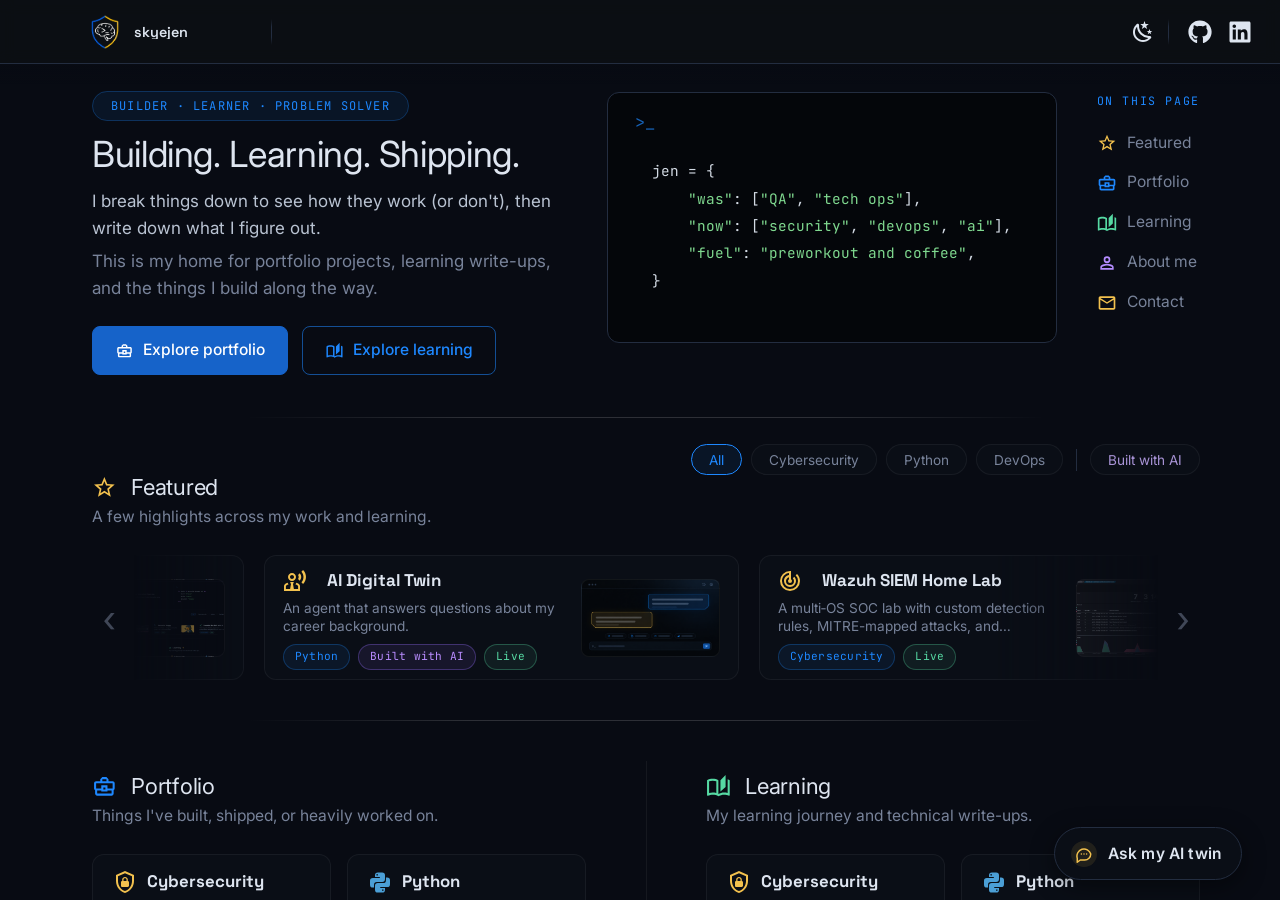
==== commit 109b0c3f: "Deployed 5ac1d4d with MkDocs version: 1.6.1" ====
--- a/index.html
+++ b/index.html
@@ -319,6 +319,13 @@
 <p class="sj-section-sub">A few highlights across my work and learning.</p>
 <div class="sj-carousel">
 <div class="sj-carousel-track">
+<p><a class="sj-feat-card" data-disc="python built-ai" href="https://skyejen.github.io/generalist-tech/portfolio/ai-digital-twin/" markdown="span">
+<span class="sj-card-icon sj-card-icon--gold"><span class="twemoji"><svg xmlns="http://www.w3.org/2000/svg" viewBox="0 0 24 24"><path d="M16.75 4.36c2.02 2.2 2.02 5.25 0 7.27l-1.68-1.69c.84-1.18.84-2.71 0-3.89zM20.06 1c3.94 4.05 3.9 10.11 0 14l-1.63-1.63c2.77-3.18 2.77-7.72 0-10.74zm-6.7 12.76C15.31 14.42 17 15.5 17 17v5H1v-5c0-1.5 1.69-2.58 3.65-3.24L5.27 15l.23.5c-1.5.46-2.6 1.12-2.6 1.5v3.1h4.22L8 15.03l-.94-1.88c.62-.07 1.27-.12 1.94-.12s1.32.05 1.94.12L10 15.03l.88 5.07h4.22V17c0-.38-1.1-1.04-2.6-1.5l.23-.5zM9 6c-1.1 0-2 .9-2 2s.9 2 2 2 2-.9 2-2-.9-2-2-2m0 6c-2.21 0-4-1.79-4-4s1.79-4 4-4 4 1.79 4 4-1.79 4-4 4"/></svg></span></span>
+<span class="sj-card-title">AI Digital Twin</span>
+<span class="sj-card-desc">An agent that answers questions about my career background.</span>
+<span class="sj-tags"><span class="sj-tag">Python</span><span class="sj-tag sj-tag--ai">Built with AI</span><span class="sj-tag sj-tag--live">Live</span></span>
+<span class="sj-feat-thumb" style="background-image:url(images/featured/ai-twin.png)"></span>
+</a></p>
 <p><a class="sj-feat-card" data-disc="cybersecurity" href="https://skyejen.github.io/cybersecurity/portfolio/home-labs/wazuh/" markdown="span">
 <span class="sj-card-icon"><span class="twemoji"><svg xmlns="http://www.w3.org/2000/svg" viewBox="0 0 24 24"><path d="m19.07 4.93-1.41 1.41A8.01 8.01 0 0 1 20 12a8 8 0 0 1-8 8 8 8 0 0 1-8-8c0-4.08 3.05-7.44 7-7.93v2.02C8.16 6.57 6 9.03 6 12a6 6 0 0 0 6 6 6 6 0 0 0 6-6c0-1.66-.67-3.16-1.76-4.24l-1.41 1.41C15.55 9.9 16 10.9 16 12a4 4 0 0 1-4 4 4 4 0 0 1-4-4c0-1.86 1.28-3.41 3-3.86v2.14c-.6.35-1 .98-1 1.72a2 2 0 0 0 2 2 2 2 0 0 0 2-2c0-.74-.4-1.38-1-1.72V2h-1A10 10 0 0 0 2 12a10 10 0 0 0 10 10 10 10 0 0 0 10-10c0-2.76-1.12-5.26-2.93-7.07"/></svg></span></span>
 <span class="sj-card-title">Wazuh SIEM Home Lab</span>
--- a/stylesheets/local.css
+++ b/stylesheets/local.css
@@ -36,6 +36,10 @@
 [data-disc="python"]       > .sj-card-icon .twemoji svg { fill: var(--sj-py) !important; }
 [data-disc="devops"]       > .sj-card-icon .twemoji svg { fill: var(--sj-purple) !important; }
 [data-disc="ai"]           > .sj-card-icon .twemoji svg { fill: var(--sj-green) !important; }
+
+/* The twin is not one of the disciplines, so its icon is coloured explicitly
+   rather than by a data-disc match. */
+.sj-card-icon--gold .twemoji svg { fill: var(--sj-gold) !important; }
 
 /* section-header icons: featured=gold, portfolio=blue, learning=green */
 .sj-sechead h2 .twemoji svg { fill: var(--sj-gold) !important; }
@@ -298,3 +302,369 @@
   .sj-copy-sep { display: none; }
   .sj-copy-tag { display: block; }
 }
+
+
+/* ==========================================================================
+   AI digital twin: launcher + panel
+   Scoped entirely under .sj-twin*, so it touches no global or Material class.
+   Colours come from the theme tokens, so night mode follows for free.
+   ========================================================================== */
+
+.sj-twin-launch {
+  position: fixed; right: var(--sj-dock-right); bottom: 20px; z-index: 1000;
+  display: inline-flex; align-items: center; gap: 0.55rem;
+  padding: 0.62rem 1rem 0.62rem 0.78rem;
+  font-family: var(--sj-font-head, inherit);
+  font-size: 0.78rem; font-weight: 600; letter-spacing: 0.01em;
+  color: var(--sj-heading); background: var(--sj-tile, var(--sj-surface));
+  border: 1px solid var(--sj-border); border-radius: 999px;
+  box-shadow: 0 6px 24px rgba(0,0,0,0.45);
+  cursor: pointer; transition: border-color .18s, transform .18s, padding .18s, color .18s;
+}
+.sj-twin-launch:hover { border-color: var(--sj-gold); color: #fff; transform: translateY(-1px); }
+.sj-twin-launch:focus-visible { outline: 2px solid var(--sj-gold); outline-offset: 3px; }
+.sj-twin-launch-mark {
+  display: inline-flex; align-items: center; justify-content: center;
+  width: 26px; height: 26px; flex: none;
+  color: var(--sj-gold); background: rgba(242,193,78,0.1);
+  border-radius: 50%;
+}
+.sj-twin-launch-label { white-space: nowrap; max-width: 12rem; overflow: hidden; }
+
+/* Past the hero it becomes a handle rather than an announcement. */
+.sj-twin-launch--small {
+  gap: 0; padding: 0; width: 46px; height: 46px; justify-content: center;
+}
+.sj-twin-launch--small .sj-twin-launch-label { max-width: 0; }
+
+/* The launcher claims the bottom-right corner, which is where the shared theme
+   puts its back-to-top button. Lifted clear here rather than in sj-theme, which
+   the other sites share and which has no twin to make room for. Hidden outright
+   while the panel is open, same as the launcher. */
+/* The launcher and the shared theme's back-to-top both dock in the corner, so
+   they share one inset and stack, flush down their right edges. One variable
+   rather than two numbers, because two numbers drift. The theme's own right is
+   left alone; the launcher comes left to meet it. */
+:root { --sj-dock-right: 1.9rem; }
+.sj-top { right: var(--sj-dock-right); bottom: 5rem; }
+html.sj-twin-open .sj-top { display: none; }
+
+.sj-twin-panel {
+  position: fixed; right: 20px; bottom: 82px; z-index: 1001;
+  display: flex; flex-direction: column;
+  width: 380px; height: min(560px, calc(100dvh - 140px));
+  background: var(--sj-bg-deep, #04060a);
+  border: 1px solid var(--sj-border); border-radius: 14px;
+  box-shadow: 0 18px 48px rgba(0,0,0,0.6);
+  overflow: hidden;
+}
+.sj-twin-panel[hidden] { display: none; }
+/* 3.2rem is the site header. The panel grows upward, so it has to stop
+   short of it rather than covering the night toggle and the links. */
+/* 3.2rem is the site header. The panel stops short of it so the night toggle,
+   the links and their tooltips stay clear. */
+.sj-twin-panel--max {
+  width: min(880px, calc(100vw - 40px));
+  height: min(820px, calc(100dvh - 82px - 3.2rem - 14px));
+}
+
+.sj-twin-head {
+  display: flex; align-items: center; gap: 0.5rem;
+  padding: 0.7rem 0.6rem 0.7rem 0.95rem;
+  border-bottom: 1px solid var(--sj-border); background: var(--sj-surface);
+}
+.sj-twin-title { min-width: 0; flex: 1; }
+.sj-twin-title strong {
+  font-family: var(--sj-font-mono, "JetBrains Mono", monospace); font-size: 0.76rem; letter-spacing: 0.02em;
+  color: var(--sj-heading); font-weight: 600;
+}
+/* Every control says what it does on hover and on keyboard focus. Written in
+   CSS rather than the title attribute: the native tooltip is slow, unstyled,
+   and never appears for a keyboard user. */
+.sj-twin-icon[data-tip]::after {
+  content: attr(data-tip); position: absolute; right: 0;
+  top: calc(100% + 10px); white-space: nowrap; pointer-events: none;
+  /* Values copied from .md-tooltip2__inner in sj-theme/extra.css, so this is
+     the same tooltip as the ones in the site header rather than a lookalike. */
+  font-family: var(--md-text-font-family, "Inter"), sans-serif;
+  font-size: 0.62rem; line-height: 1.3; font-weight: 400;
+  color: #e6cf94; background: var(--sj-surface);
+  border: 1px solid var(--sj-border); border-radius: 6px;
+  box-shadow: 0 6px 18px rgba(0, 0, 0, 0.45);
+  padding: 0.22rem 0.5rem; z-index: 4;
+  opacity: 0; transform: translateY(-3px); transition: opacity .12s, transform .12s;
+}
+.sj-twin-icon:hover::after, .sj-twin-icon:focus-visible::after {
+  opacity: 1; transform: none;
+}
+/* Armed by the first click. Muted rather than alarm-red: this asks a question,
+   it does not report a disaster. */
+/* Qualified through .sj-twin-icon on purpose: that rule is defined below this
+   one, and at equal specificity the later rule wins. */
+.sj-twin-icon.sj-twin-reset--armed,
+.sj-twin-icon.sj-twin-reset--armed:hover { color: #d98a8a; }
+.sj-twin-icon.sj-twin-reset--armed::after { color: #d98a8a; }
+/* Armed by the first click: the second one clears the conversation. */
+.sj-twin-reset--armed { color: var(--sj-gold); border-color: var(--sj-gold); }
+.sj-twin-icon {
+  position: relative;
+  flex: none; width: 28px; height: 28px; line-height: 1;
+  display: inline-flex; align-items: center; justify-content: center;
+  color: var(--sj-text-dim); background: none;
+  border: 1px solid transparent; border-radius: 7px;
+  font-size: 1.1rem; cursor: pointer; transition: color .15s, border-color .15s;
+}
+.sj-twin-icon:hover {
+  color: var(--sj-gold);
+  border-color: transparent;
+  background: rgba(242,193,78,0.1);
+}
+.sj-twin-icon:focus-visible { outline: 2px solid var(--sj-gold); outline-offset: 2px; }
+.sj-twin-icon svg { display: block; }
+.sj-twin-icon svg.sj-twin-i-in { display: none; }
+.sj-twin-panel--max .sj-twin-icon svg.sj-twin-i-out { display: none; }
+.sj-twin-panel--max .sj-twin-icon svg.sj-twin-i-in { display: block; }
+
+.sj-twin-feed {
+  flex: 1; min-height: 0; overflow-y: auto; overscroll-behavior: contain;
+  padding: 0.9rem; display: flex; flex-direction: column; gap: 0.6rem;
+  font-size: 0.78rem; line-height: 1.55; color: var(--sj-text);
+}
+/* A chamfered corner with a border along the diagonal. clip-path on a bordered
+   box cuts the border off with everything else, so the shape is drawn twice:
+   ::before is the border colour, ::after is the fill inset by 1px, both clipped
+   to the same polygon. The 1px the fill does not cover is the border. */
+.sj-twin-msg {
+  position: relative; max-width: 88%; padding: 0.55rem 0.75rem;
+  overflow-wrap: anywhere;
+}
+.sj-twin-msg::before, .sj-twin-msg::after { content: ""; position: absolute; }
+.sj-twin-msg::before {
+  inset: 0; border-radius: 11px;
+  clip-path: var(--sj-chamfer); background: var(--sj-msg-edge);
+}
+.sj-twin-msg::after {
+  inset: 1px; border-radius: 10px;
+  clip-path: var(--sj-chamfer); background: var(--sj-msg-fill);
+}
+.sj-twin-meta, .sj-twin-body { position: relative; z-index: 1; }
+/* Hidden by default. A 380px column cannot spare a line for a label, but a
+   maximised panel can, and that is where the terminal reading pays off. */
+.sj-twin-meta { display: none; }
+.sj-twin-panel--max .sj-twin-meta {
+  display: flex; align-items: baseline; justify-content: space-between;
+  gap: 1.2rem; margin-bottom: 0.32rem;
+  font-family: var(--sj-font-mono, "JetBrains Mono", monospace); font-size: 0.56rem; letter-spacing: 0.08em;
+}
+.sj-twin-panel--max .sj-twin-msg--user .sj-twin-meta b { color: var(--sj-blue); }
+.sj-twin-panel--max .sj-twin-msg--assistant .sj-twin-meta b { color: var(--sj-gold); }
+.sj-twin-panel--max .sj-twin-msg--user .sj-twin-meta time { color: var(--sj-blue); }
+.sj-twin-panel--max .sj-twin-msg--assistant .sj-twin-meta time { color: var(--sj-gold); }
+.sj-twin-panel--max .sj-twin-meta time { opacity: 0.8; }
+/* Tinted rather than solid, so a long answer reads as text on the panel
+   instead of a slab. The colour lives in the hairline: blue for the visitor,
+   gold for the twin, matching the rest of the site's two-colour scheme. */
+.sj-twin-msg--user {
+  align-self: flex-end; color: var(--sj-text); white-space: pre-wrap;
+  --sj-msg-edge: rgba(30,136,255,0.62);
+  --sj-msg-fill: #0b1624;
+  --sj-chamfer: polygon(0 0, 100% 0, 100% calc(100% - 13px), calc(100% - 13px) 100%, 0 100%);
+}
+.sj-twin-msg--assistant {
+  align-self: flex-start;
+  --sj-msg-edge: rgba(242,193,78,0.48);
+  --sj-msg-fill: #0e1119;
+  --sj-chamfer: polygon(0 0, 100% 0, 100% 100%, 13px 100%, 0 calc(100% - 13px));
+}
+.sj-twin-body > :first-child { margin-top: 0; }
+.sj-twin-body > :last-child { margin-bottom: 0; }
+.sj-twin-msg--assistant p { margin: 0 0 0.5rem; }
+.sj-twin-msg--assistant ul, .sj-twin-msg--assistant ol { margin: 0 0 0.5rem; padding-left: 1.1rem; }
+.sj-twin-msg--assistant a { color: var(--sj-blue); }
+.sj-twin-msg--assistant code {
+  font-family: var(--sj-font-mono, monospace); font-size: 0.92em;
+  padding: 0.05rem 0.28rem; border-radius: 4px; background: rgba(255,255,255,0.06);
+}
+
+.sj-twin-plan {
+  align-self: flex-start; max-width: 88%;
+  padding: 0.5rem 0.75rem; font-size: 0.72rem;
+  border: 1px dashed var(--sj-border); border-radius: 11px; color: var(--sj-text-dim);
+}
+.sj-twin-plan-head { margin: 0 0 0.3rem; color: var(--sj-gold); font-size: 0.68rem; }
+.sj-twin-plan ol { margin: 0; padding-left: 1.05rem; }
+.sj-twin-plan li[data-state="done"] { color: var(--sj-text); }
+
+/* A terminal line rather than three dots. It says what is happening, which
+   matters when a turn can take most of a minute. */
+.sj-twin-thinking .sj-twin-body { display: flex; align-items: center; gap: 4px; }
+/* The line is ordinary text; only the caret is gold, so the colour means
+   "still going" rather than decorating the whole sentence. */
+.sj-twin-composing {
+  font-family: var(--sj-font-mono, "JetBrains Mono", monospace); font-size: 0.7rem; color: var(--sj-text);
+}
+.sj-twin-caret {
+  width: 7px; height: 12px; background: var(--sj-gold);
+  animation: sj-twin-blink 1s steps(1) infinite;
+}
+@keyframes sj-twin-blink { 0%, 49% { opacity: 1; } 50%, 100% { opacity: 0; } }
+@keyframes sj-twin-pulse { 0%, 70%, 100% { opacity: .25; } 35% { opacity: 1; } }
+
+/* Sits over the last of the transcript and fades it out, so the rule always
+   lands on the panel's own background rather than on a blue message bubble.
+   The fade zone passes clicks through; only the chip list catches them. */
+.sj-twin-chipwrap {
+  position: relative; z-index: 1; flex: none; pointer-events: none;
+  margin-top: -1.4rem; padding-top: 2rem;
+  background: linear-gradient(to bottom, transparent, var(--sj-bg-deep, #04060a) 1.4rem);
+}
+.sj-twin-chipwrap[hidden] { display: none; }
+.sj-twin-chips { pointer-events: auto; }
+/* Feathered at both ends like the carousel edges. On the wrapper rather than
+   the scrolling list, so it stays put while the chips scroll under it. */
+.sj-twin-chipwrap::before {
+  content: ""; position: absolute; left: 0.9rem; right: 0.9rem; top: 1.4rem; height: 1px;
+  background: linear-gradient(90deg, transparent 14%, rgba(255,255,255,0.15) 34%, rgba(255,255,255,0.15) 66%, transparent 86%);
+}
+/* Two rows, always. Letting the list grow into an empty panel filled half the
+   window with chips and read as the main event rather than a way in. */
+.sj-twin-chips {
+  display: flex; flex-wrap: wrap; gap: 0.32rem;
+  padding: 0 0.9rem 0.6rem; max-height: 3.6rem; overflow-y: auto;
+  overscroll-behavior: contain;
+}
+
+/* Placeholders while the chips are in flight. */
+.sj-twin-chip--ghost {
+  color: transparent; cursor: default; pointer-events: none;
+  animation: sj-twin-pulse 1.4s ease-in-out infinite;
+}
+@keyframes sj-twin-pulse { 0%, 100% { opacity: 0.30; } 50% { opacity: 0.62; } }
+@media (prefers-reduced-motion: reduce) {
+  .sj-twin-chip--ghost { animation: none; opacity: 0.42; }
+}
+
+/* Asked already: still offered, just no longer the obvious next thing. */
+/* Dimmed with colour, not opacity. Fading the whole button meant hover first
+   restored the default near-white text and only then transitioned to blue,
+   which read as a flash. */
+.sj-twin-chip.sj-twin-chip--used,
+.sj-twin-chip.sj-twin-chip--used .sj-twin-chip-i { color: var(--sj-text-dim); }
+.sj-twin-chip.sj-twin-chip--used { border-color: var(--sj-border); }
+.sj-twin-chip.sj-twin-chip--used:hover,
+.sj-twin-chip.sj-twin-chip--used:hover .sj-twin-chip-i { color: var(--sj-blue); }
+.sj-twin-chip.sj-twin-chip--used:hover { border-color: var(--sj-blue); }
+
+@supports not selector(::-webkit-scrollbar) {
+  .sj-twin-feed, .sj-twin-chips {
+    scrollbar-width: thin;
+    scrollbar-color: #333d4a var(--sj-bg-deep, #04060a);
+  }
+}
+.sj-twin-feed::-webkit-scrollbar,
+.sj-twin-chips::-webkit-scrollbar { width: 10px; }
+.sj-twin-feed::-webkit-scrollbar-track,
+.sj-twin-chips::-webkit-scrollbar-track { background: var(--sj-bg-deep, #04060a); }
+.sj-twin-feed::-webkit-scrollbar-thumb,
+.sj-twin-chips::-webkit-scrollbar-thumb {
+  background: #333d4a; border-radius: 6px;
+  border: 3px solid var(--sj-bg-deep, #04060a);
+}
+.sj-twin-feed::-webkit-scrollbar-thumb:hover,
+.sj-twin-chips::-webkit-scrollbar-thumb:hover { background: var(--sj-gold); }
+.sj-twin-feed::-webkit-scrollbar-button:single-button,
+.sj-twin-chips::-webkit-scrollbar-button:single-button {
+  display: block; height: 10px; width: 10px;
+  background-color: var(--sj-bg-deep, #04060a);
+  background-repeat: no-repeat; background-position: center;
+}
+.sj-twin-feed::-webkit-scrollbar-button:single-button:vertical:decrement,
+.sj-twin-chips::-webkit-scrollbar-button:single-button:vertical:decrement {
+  background-image: url("data:image/svg+xml;utf8,<svg xmlns='http://www.w3.org/2000/svg' width='8' height='8'><path d='M4 1.5 L7.2 6.5 L0.8 6.5 Z' fill='%2378839a'/></svg>");
+}
+.sj-twin-feed::-webkit-scrollbar-button:single-button:vertical:increment,
+.sj-twin-chips::-webkit-scrollbar-button:single-button:vertical:increment {
+  background-image: url("data:image/svg+xml;utf8,<svg xmlns='http://www.w3.org/2000/svg' width='8' height='8'><path d='M4 6.5 L7.2 1.5 L0.8 1.5 Z' fill='%2378839a'/></svg>");
+}
+.sj-twin-chip {
+  padding: 0.3rem 0.6rem; font-size: 0.68rem; font-family: inherit;
+  color: var(--sj-text-dim); background: none;
+  border: 1px solid var(--sj-border); border-radius: 999px; cursor: pointer;
+  transition: color .15s, border-color .15s;
+}
+/* Blue, not gold. Gold is the twin talking; blue is everything the visitor
+   can act on, which keeps the two readable at a glance. */
+.sj-twin-chip {
+  display: inline-flex; align-items: center; gap: 0.32rem;
+  color: var(--sj-text); border-color: rgba(30,136,255,0.30);
+}
+.sj-twin-chip-i { flex: none; width: 12px; height: 12px; color: var(--sj-blue); }
+.sj-twin-chip:hover { color: var(--sj-blue); border-color: var(--sj-blue); }
+.sj-twin-chip:focus-visible { outline: 2px solid var(--sj-gold); outline-offset: 2px; }
+
+.sj-twin-ask {
+  display: flex; gap: 0.45rem; padding: 0.6rem 0.7rem 0.4rem;
+  border-top: 1px solid var(--sj-border); background: var(--sj-surface);
+}
+/* Always visible, never in the transcript. A caveat that disappears once the
+   twin starts talking is a caveat nobody reads. */
+.sj-twin-note {
+  margin: 0; padding: 0 0.7rem 0.5rem; background: var(--sj-surface);
+  font-family: var(--sj-font-mono, "JetBrains Mono", monospace); font-size: 0.56rem; line-height: 1.4;
+  text-align: center; color: var(--sj-text-dim); opacity: 0.7;
+}
+/* The shell prompt is drawn on the wrapper, not the input, so it cannot be
+   selected, copied or typed over. The input is padded clear of it. */
+.sj-twin-field { position: relative; flex: 1; min-width: 0; display: flex; }
+.sj-twin-field::before {
+  content: ">_"; position: absolute; left: 0.62rem; top: 50%;
+  transform: translateY(-50%); pointer-events: none;
+  font-family: var(--sj-font-mono, "JetBrains Mono", monospace); font-size: 0.72rem;
+  color: var(--sj-blue); opacity: 0.85;
+}
+.sj-twin-input {
+  flex: 1; min-width: 0; padding: 0.5rem 2.8rem 0.5rem 2.05rem;
+  font-family: inherit; font-size: 0.78rem; color: var(--sj-text);
+  background: var(--sj-bg-deep, #04060a);
+  border: 1px solid var(--sj-border); border-radius: 8px;
+}
+/* Quieter than the dim text elsewhere: it sat close enough to real copy
+   to read as a sent message rather than a prompt. */
+.sj-twin-input::placeholder { color: var(--sj-text-dim); opacity: 0.45; }
+.sj-twin-input:focus { outline: none; border-color: var(--sj-blue); }
+.sj-twin-send {
+  /* Inset by the same 4px top, bottom and right, and square by aspect-ratio,
+     so the gaps stay equal whatever the field's line-height does. */
+  position: absolute; right: 4px; top: 4px; bottom: 4px;
+  width: auto; aspect-ratio: 1 / 1;
+  display: inline-flex; align-items: center; justify-content: center;
+  color: #fff; background: var(--sj-blue);
+  border: none; border-radius: 8px; cursor: pointer;
+}
+.sj-twin-send svg { width: 15px; height: 15px; }
+.sj-twin-send:hover:not(:disabled) { background: var(--sj-blue-deep, #1668c4); }
+.sj-twin-send:disabled { opacity: .5; cursor: default; }
+.sj-twin-send:focus-visible { outline: 2px solid var(--sj-gold); outline-offset: 2px; }
+
+/* A small floating window is unusable on a phone, so it takes the screen.
+   dvh rather than vh: vh includes the space the address bar sits in, which
+   would put the input underneath it. */
+@media screen and (max-width: 600px) {
+  .sj-twin-panel, .sj-twin-panel--max {
+    right: 0; bottom: 0; left: 0; top: 0;
+    width: auto; height: 100dvh; border-radius: 0; border: none;
+  }
+  .sj-twin-max { display: none; }
+  /* Tighter against the edge on a phone, both of them together. */
+  :root { --sj-dock-right: 14px; }
+  .sj-twin-launch { bottom: 14px; }
+  .sj-top { bottom: 4.6rem; }
+  html.sj-twin-open, html.sj-twin-open body { overflow: hidden; }
+  html.sj-twin-open .sj-twin-launch { display: none; }
+  .sj-twin-panel--max .sj-twin-meta { display: none; }
+}
+
+@media (prefers-reduced-motion: reduce) {
+  .sj-twin-launch, .sj-twin-chip, .sj-twin-icon { transition: none; }
+  .sj-twin-caret { animation: none; opacity: .6; }
+}
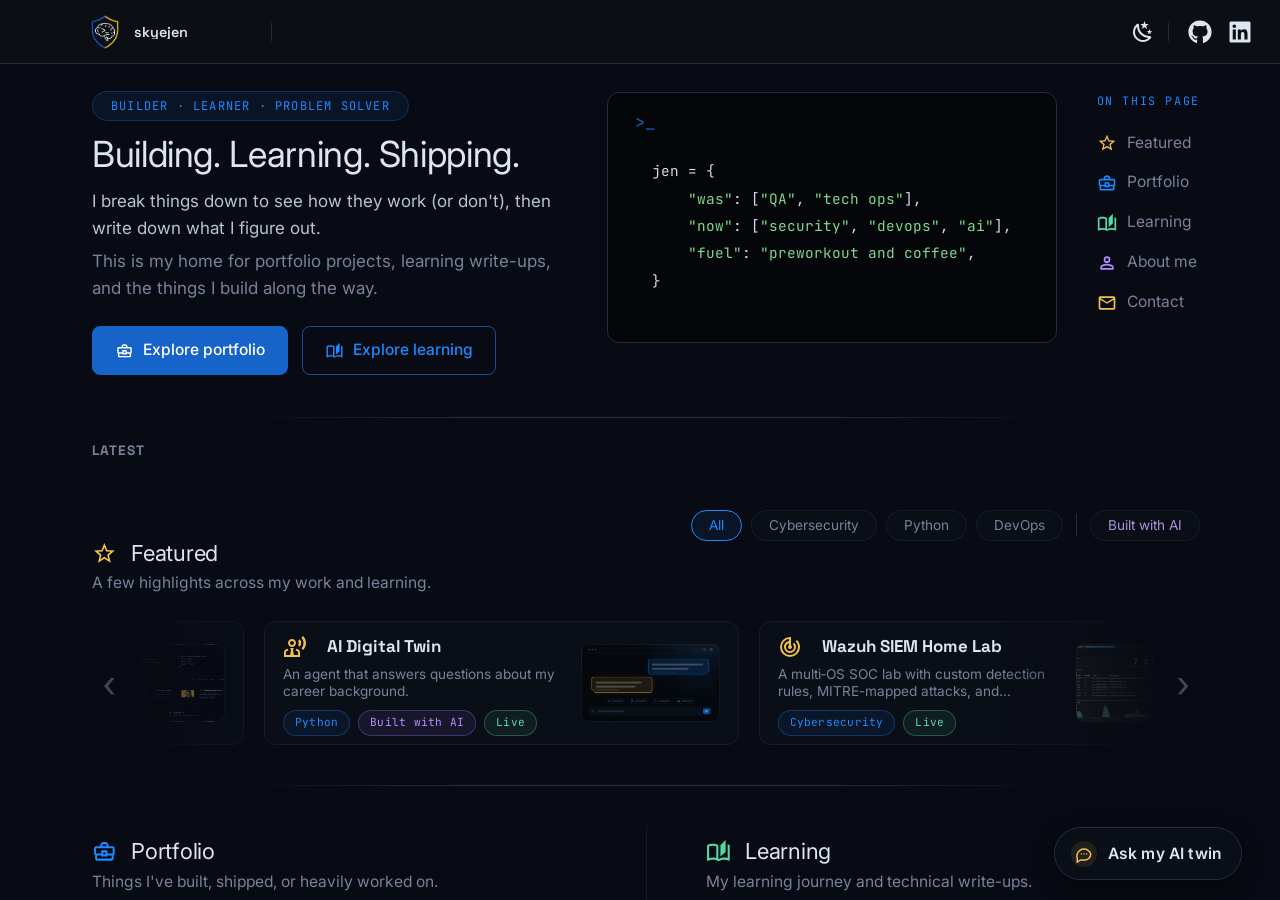
==== commit 39bd1824: "Deployed d9fa82b with MkDocs version: 1.6.1" ====
--- a/index.html
+++ b/index.html
@@ -304,6 +304,11 @@
 </div>
 <div class="sj-divider"></div>
 
+<div class="sj-recent sj-recent--band" data-sj-recent="https://skyejen.github.io/cybersecurity/latest.json" data-sj-recent-style="band" data-sj-recent-limit="5" hidden>
+<span class="sj-recent-band-label">Latest</span>
+<div class="sj-recent-band"></div>
+</div>
+
 <div class="sj-featwrap">
 <div class="sj-sechead">
 <h2 id="featured"><span class="twemoji"><svg xmlns="http://www.w3.org/2000/svg" viewBox="0 0 24 24"><path d="m12 15.39-3.76 2.27.99-4.28-3.32-2.88 4.38-.37L12 6.09l1.71 4.04 4.38.37-3.32 2.88.99 4.28M22 9.24l-7.19-.61L12 2 9.19 8.63 2 9.24l5.45 4.73L5.82 21 12 17.27 18.18 21l-1.64-7.03z"/></svg></span> Featured<a class="headerlink" href="#featured" title="Permanent link">&para;</a></h2>
--- a/stylesheets/local.css
+++ b/stylesheets/local.css
@@ -182,6 +182,35 @@
 .sj-hubcard > .sj-card-desc { grid-area: desc; font-size: 0.68rem; color: var(--sj-text-dim); line-height: 1.3; margin-top: 0.1rem; display: -webkit-box; -webkit-line-clamp: 2; -webkit-box-orient: vertical; overflow: hidden; }
 .sj-hubcard.sj-card--soon { border-style: dashed; opacity: 0.5; cursor: not-allowed; }
 
+/* Recently added: write-up titles can run to two lines, so let these cards grow
+   to fit the date instead of clipping it the way the fixed-height hub tiles do. */
+.sj-recent { margin-top: 1rem; }
+.sj-recent-head { margin: 0 0 0.5rem; }
+.sj-recent-card { height: auto; min-height: 4rem; }
+
+/* Band variant: a single slim "Latest" line under the hero. */
+.sj-recent--band { display: flex; align-items: center; gap: 0.75rem; margin: 1.1rem 0 1.4rem; }
+.sj-recent-band { flex: 1; min-width: 0; transition: opacity .3s ease; }
+.sj-recent-band-label { font-family: "Space Grotesk", sans-serif; font-weight: 700;
+  font-size: 0.68rem; letter-spacing: 0.08em; text-transform: uppercase;
+  color: var(--sj-text-dim); flex: none; }
+.sj-recent-line { display: flex; align-items: center; gap: 0.55rem; min-width: 0;
+  padding: 0.55rem 0.9rem; border: 1px solid var(--sj-tile-border); border-radius: 12px;
+  background: var(--sj-tile); color: var(--sj-text) !important; transition: border-color .15s ease; }
+.sj-recent-line:hover { border-color: rgba(30,136,255,0.5); }
+.sj-recent-line-icon { display: inline-flex; color: var(--sj-text-dim); flex: none; }
+.sj-recent-line-title { flex: 1 1 auto; min-width: 0; font-family: "Space Grotesk", sans-serif;
+  font-weight: 700; color: var(--sj-heading); font-size: 0.85rem; white-space: nowrap;
+  overflow: hidden; text-overflow: ellipsis; }
+.sj-recent-line-meta { color: var(--sj-text-dim); font-size: 0.78rem; white-space: nowrap; flex: none; }
+.sj-recent-line-go { margin-left: auto; color: var(--sj-text-dim); flex: none; }
+/* Narrow screens: the title wins the space. Drop the date (keep the platform),
+   so the write-up name stays readable instead of collapsing to an ellipsis. */
+@media screen and (max-width: 36em) {
+  .sj-recent-line-date, .sj-recent-line-dot { display: none; }
+  .sj-recent-line { padding: 0.5rem 0.75rem; }
+}
+
 /* ===== About + Connect ===== */
 .sj-connect { display: grid; grid-template-columns: 1fr 1fr; gap: 1.4rem; align-items: stretch; margin-top: 0; }
 @media screen and (max-width: 55em){ .sj-connect { grid-template-columns: 1fr; } }
